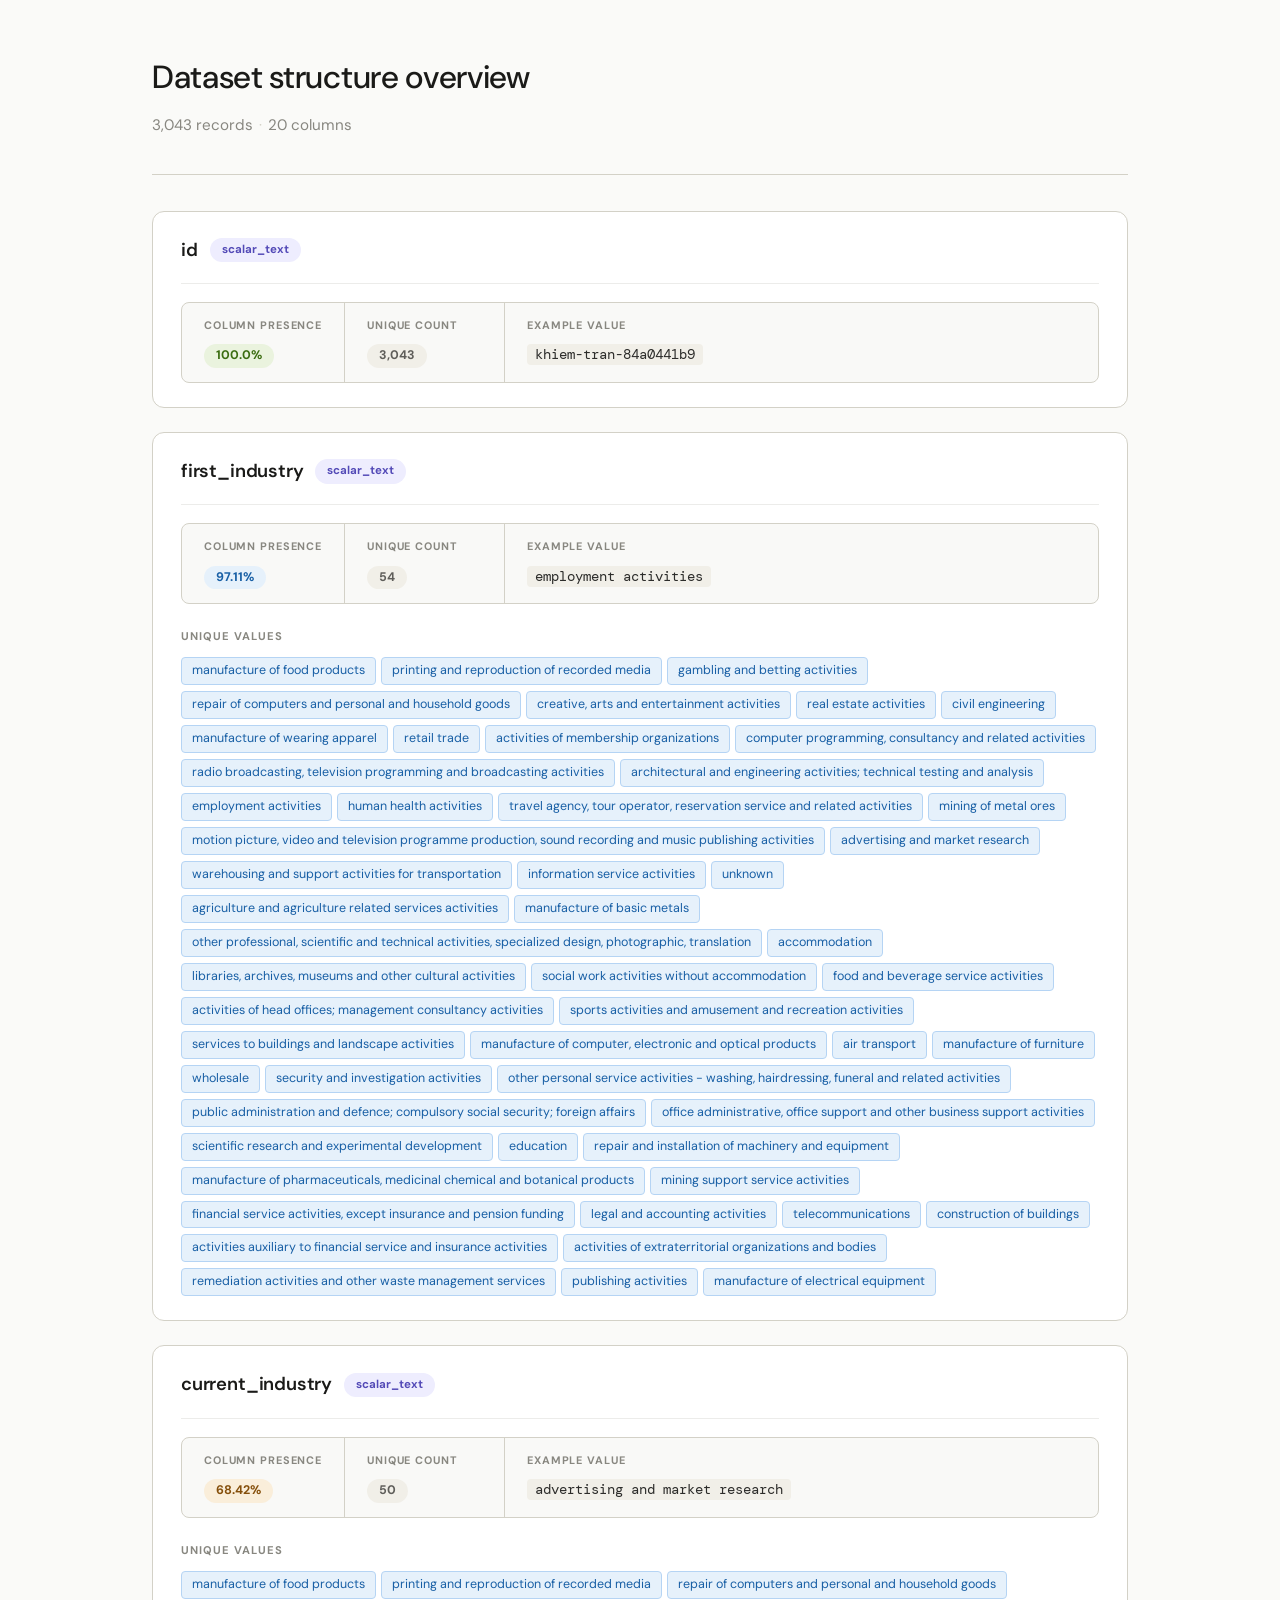
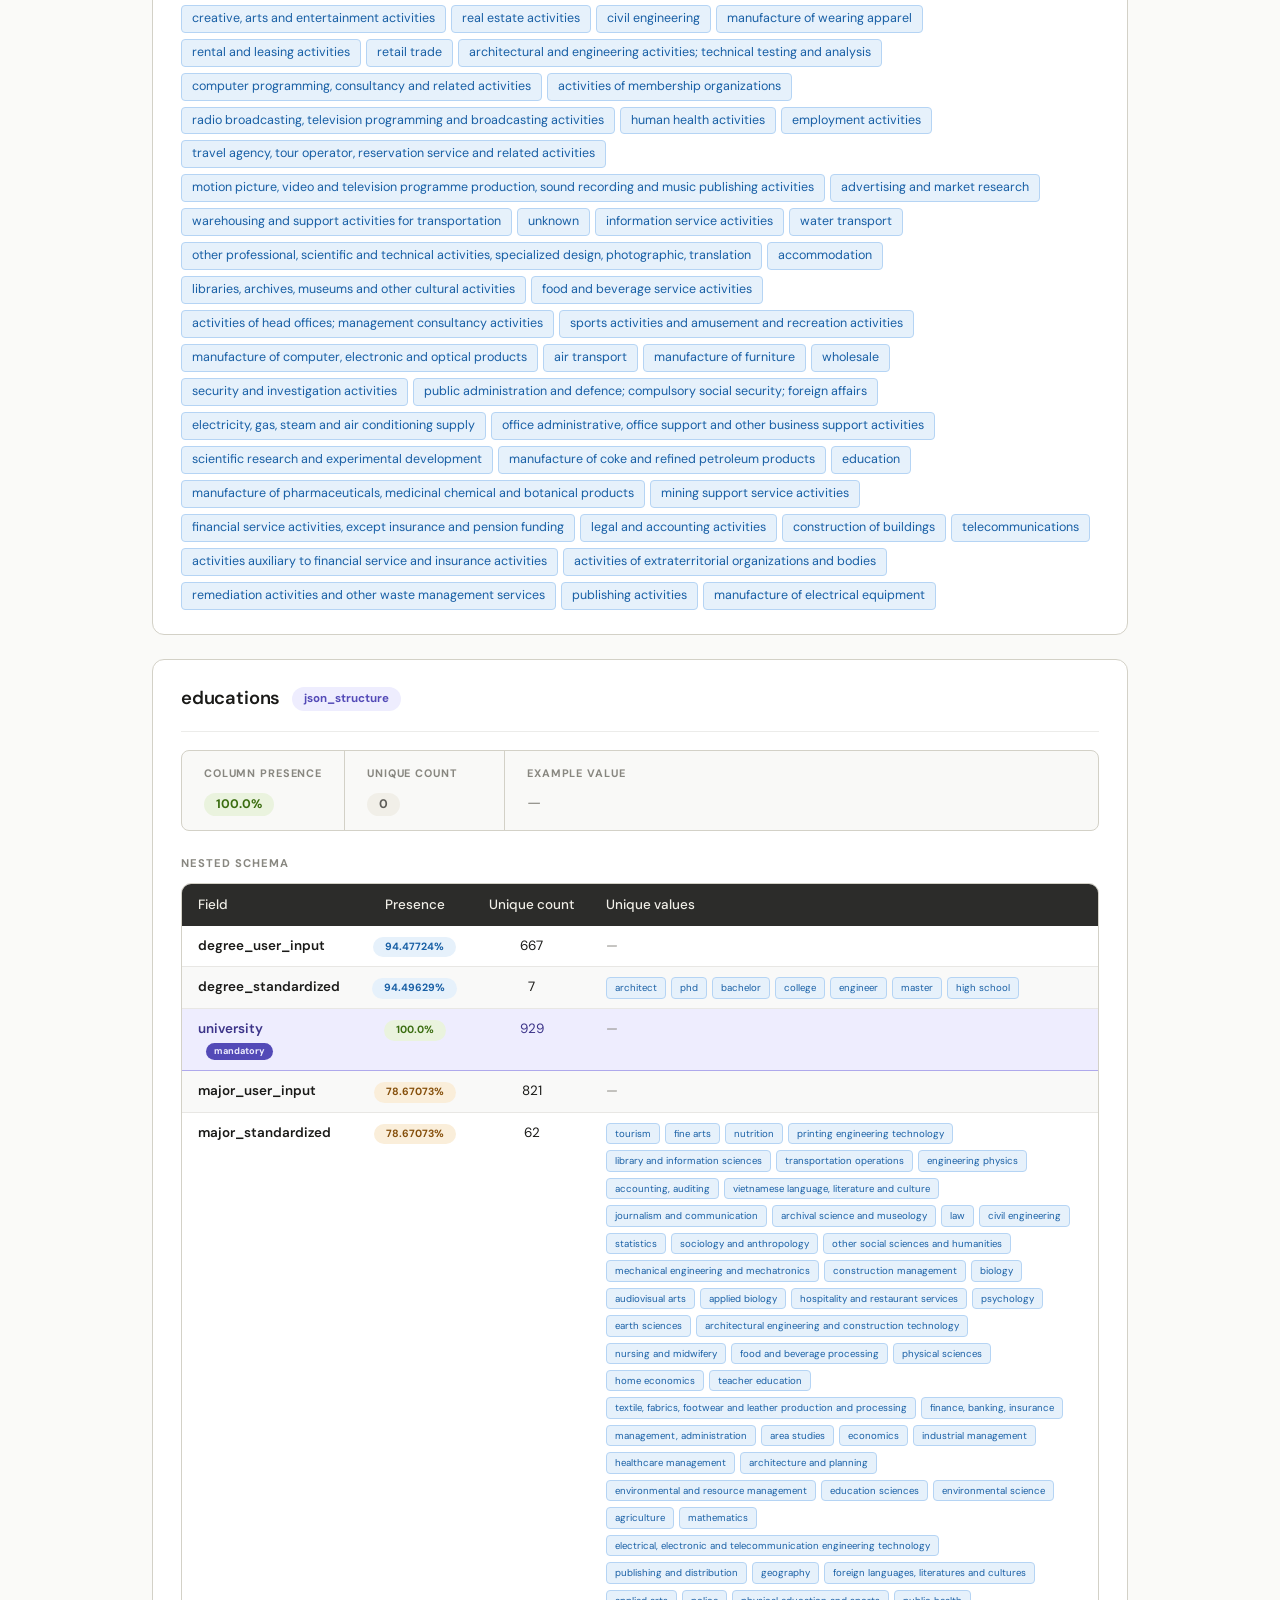
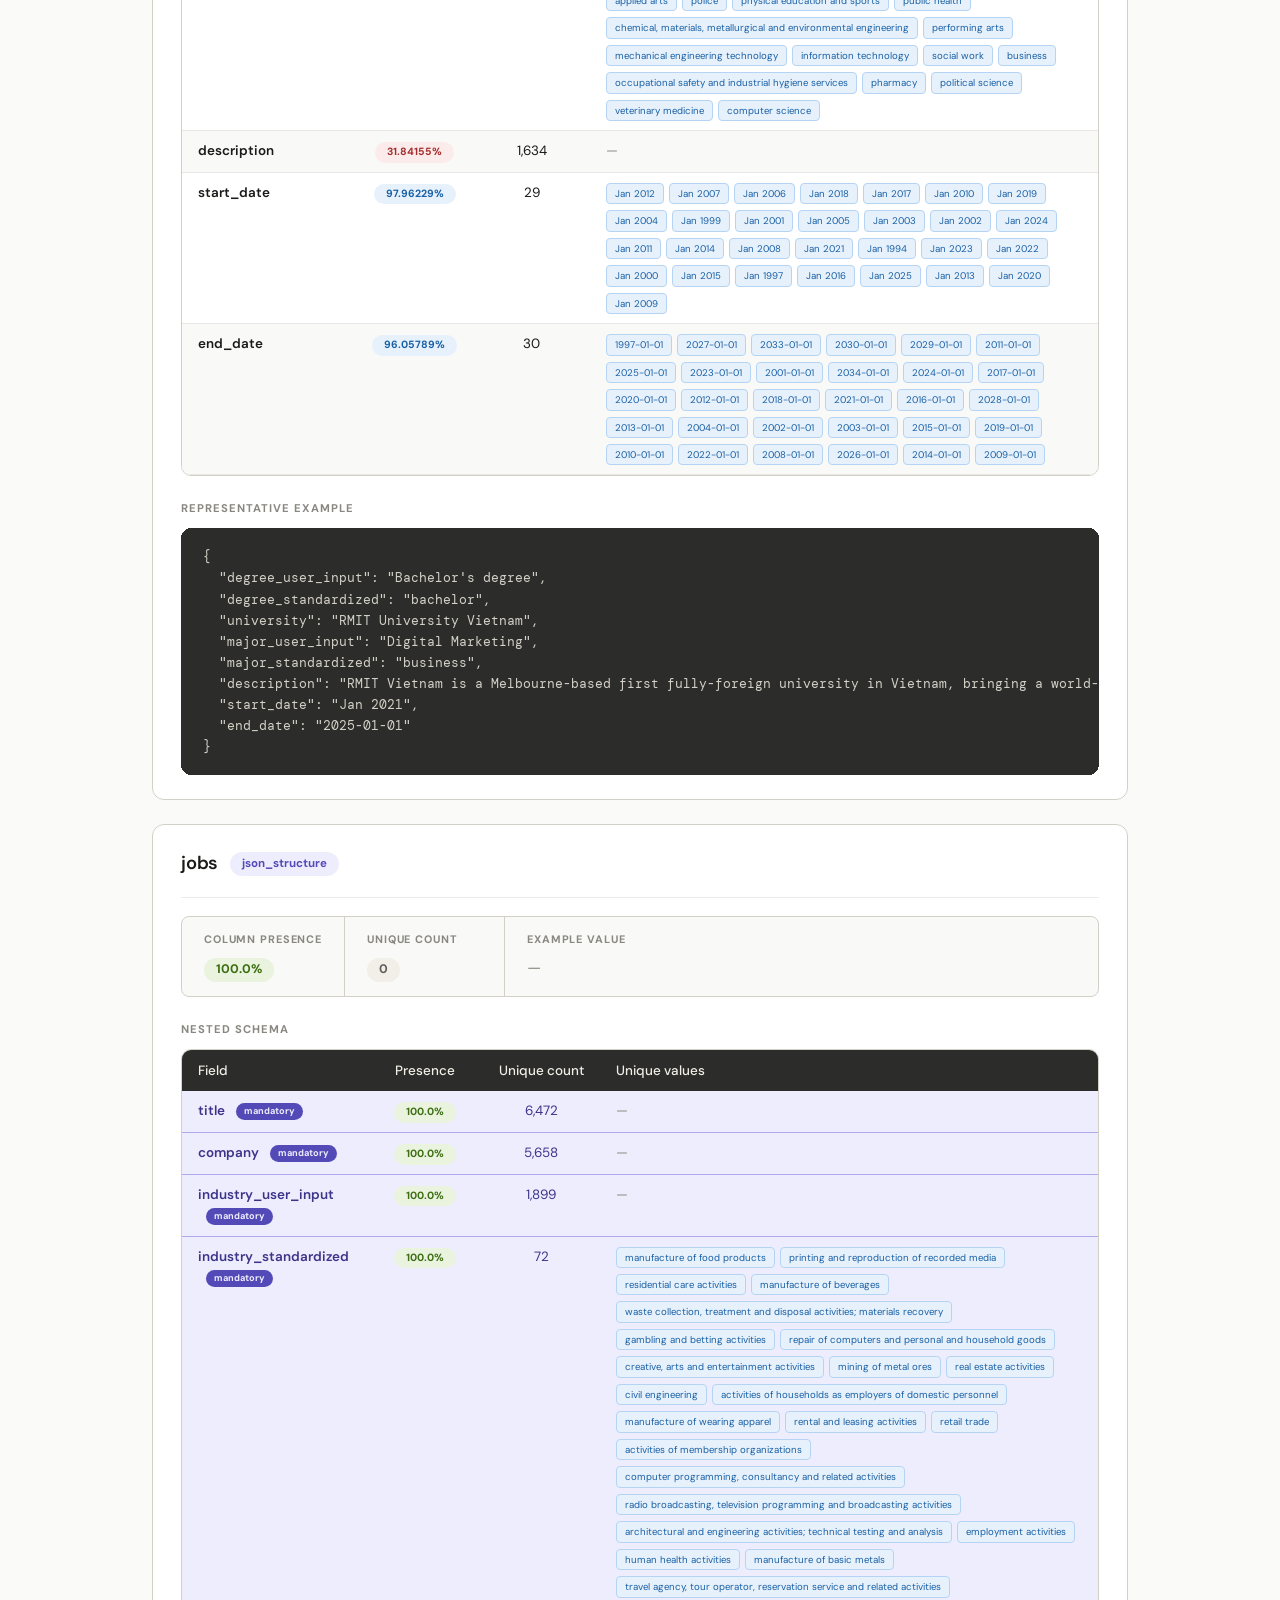
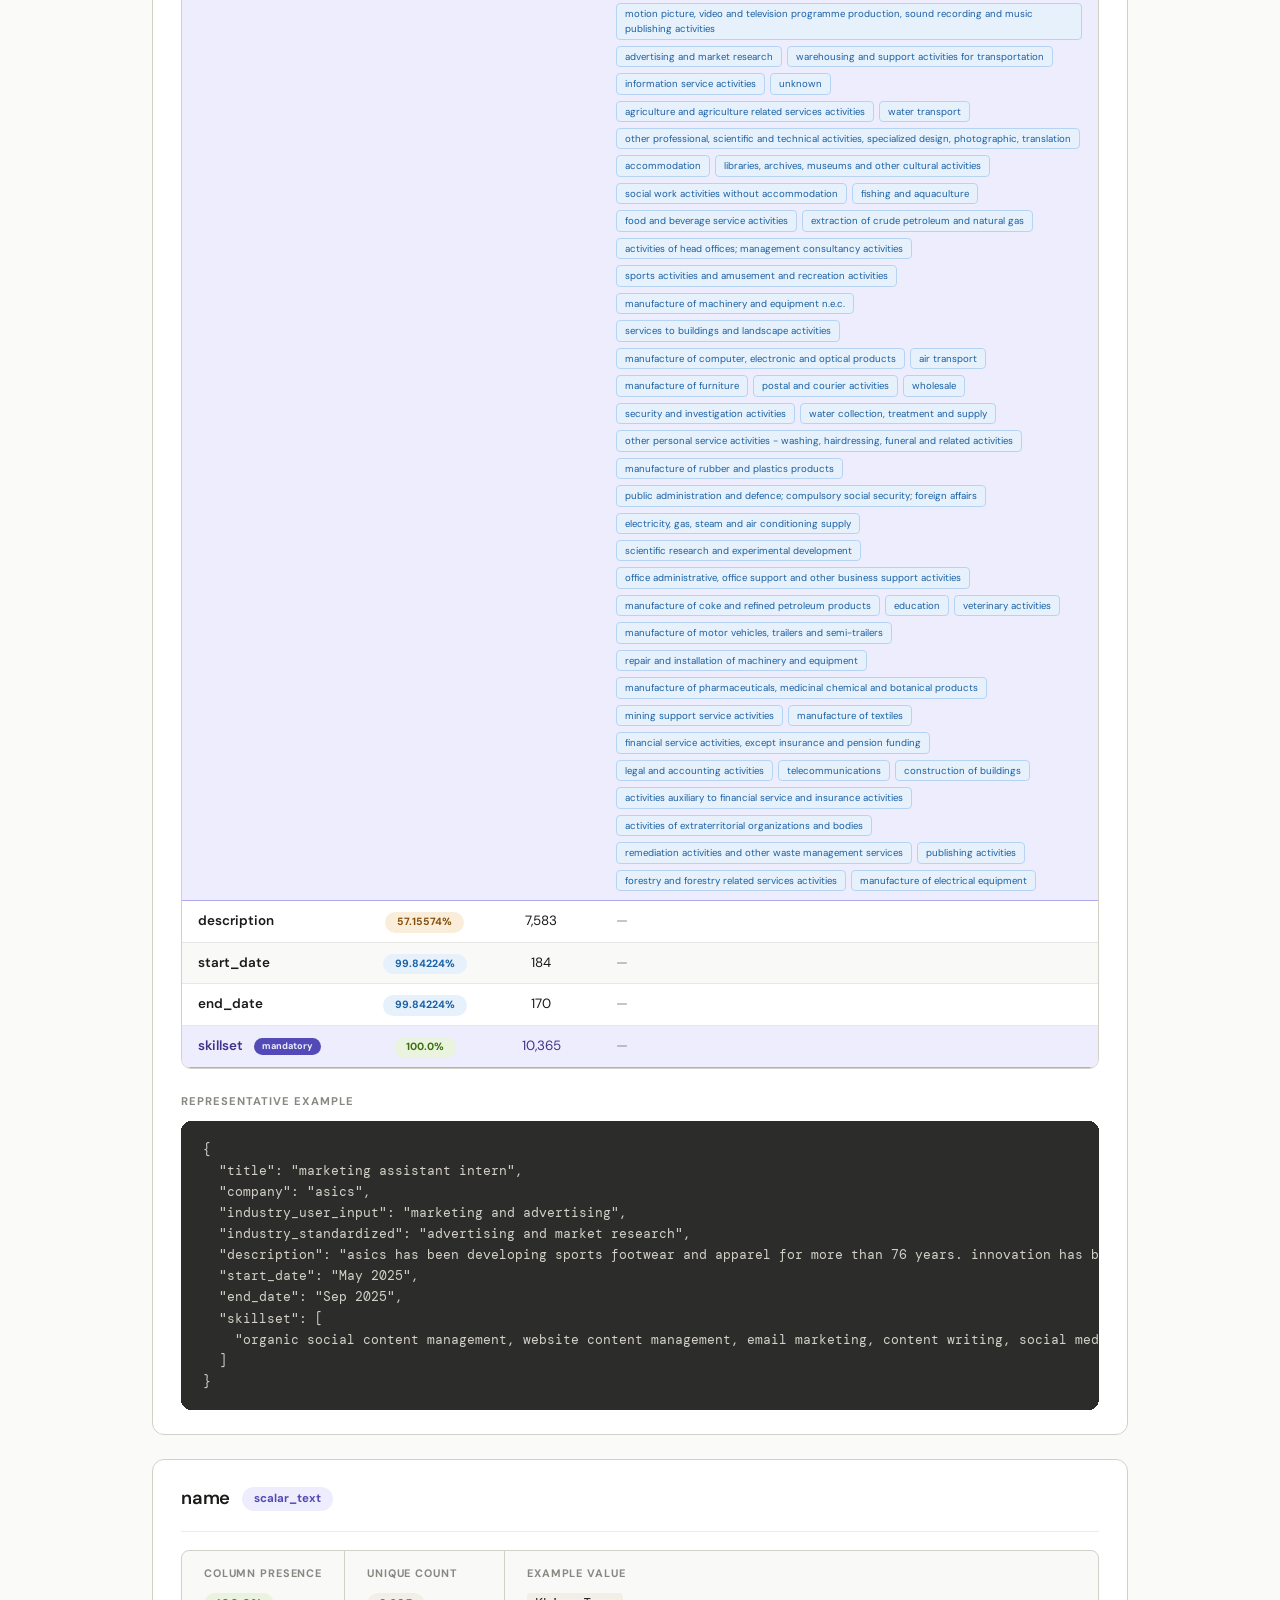
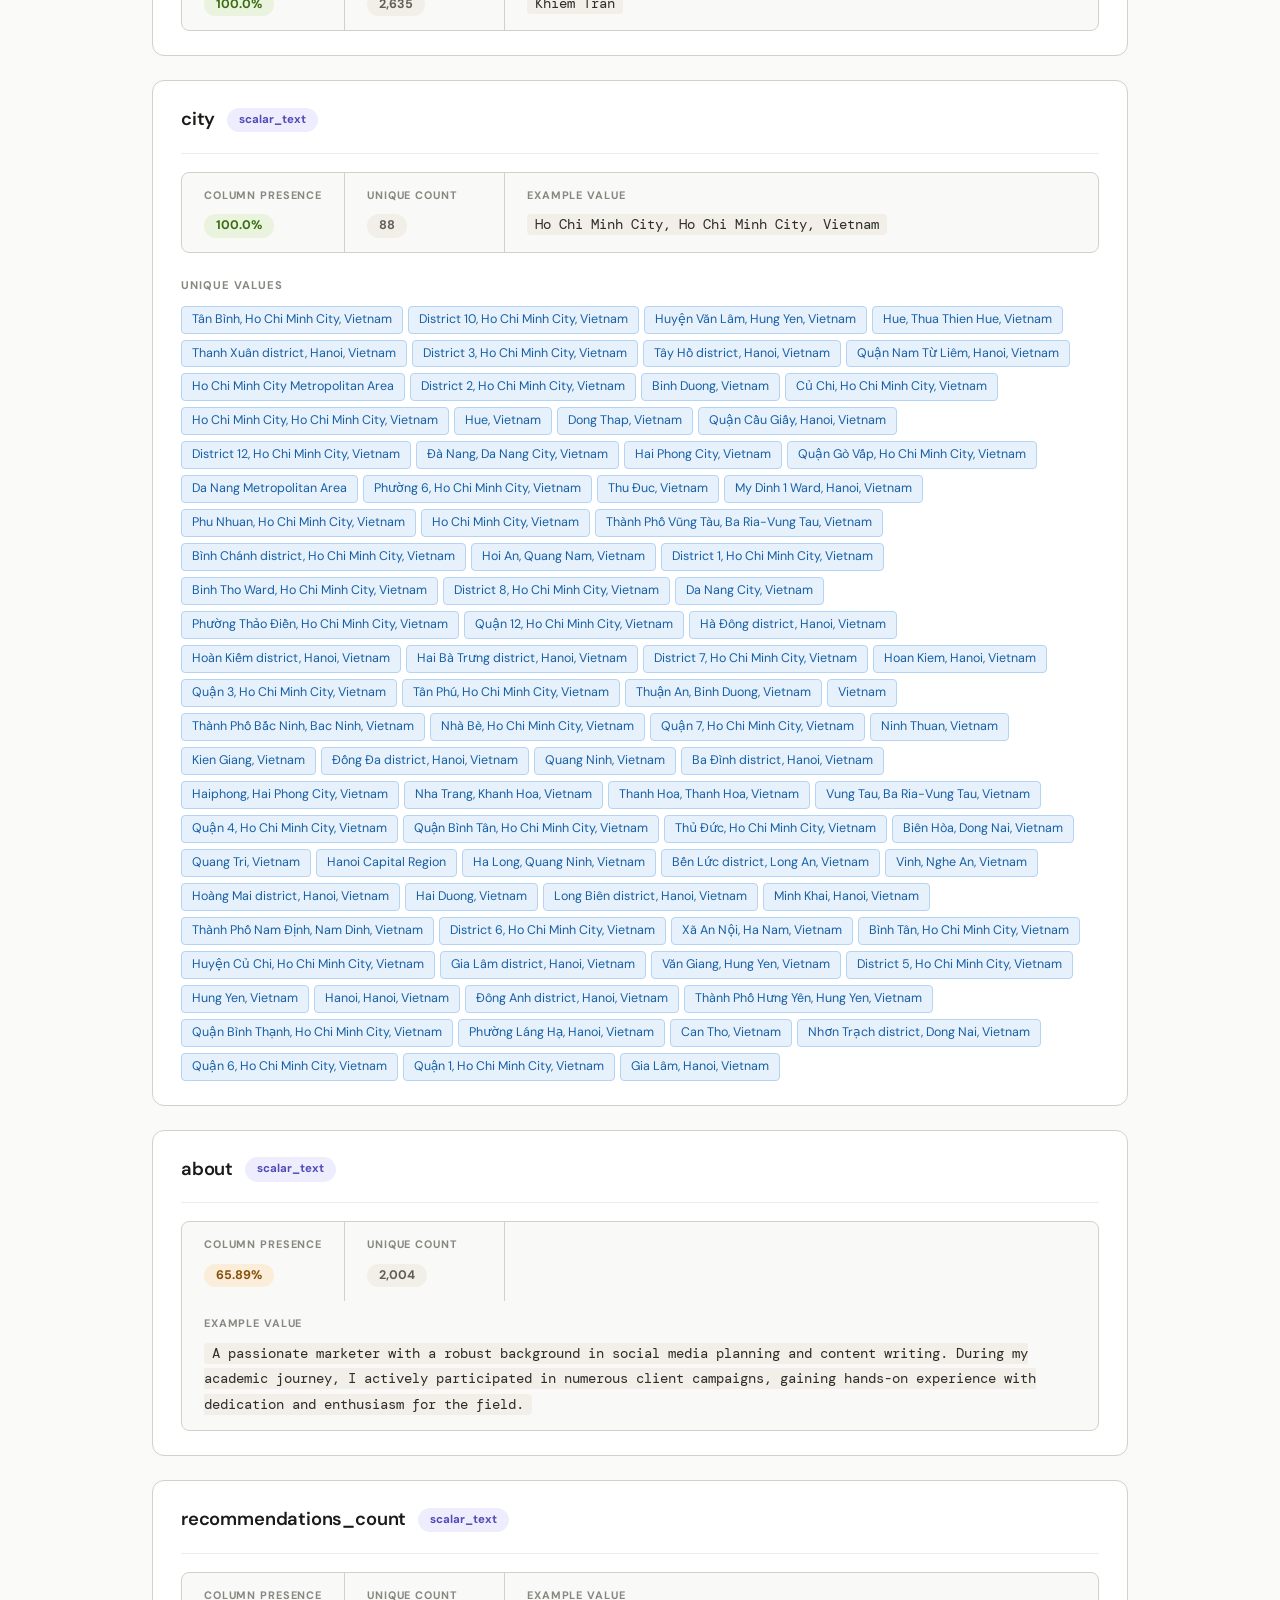
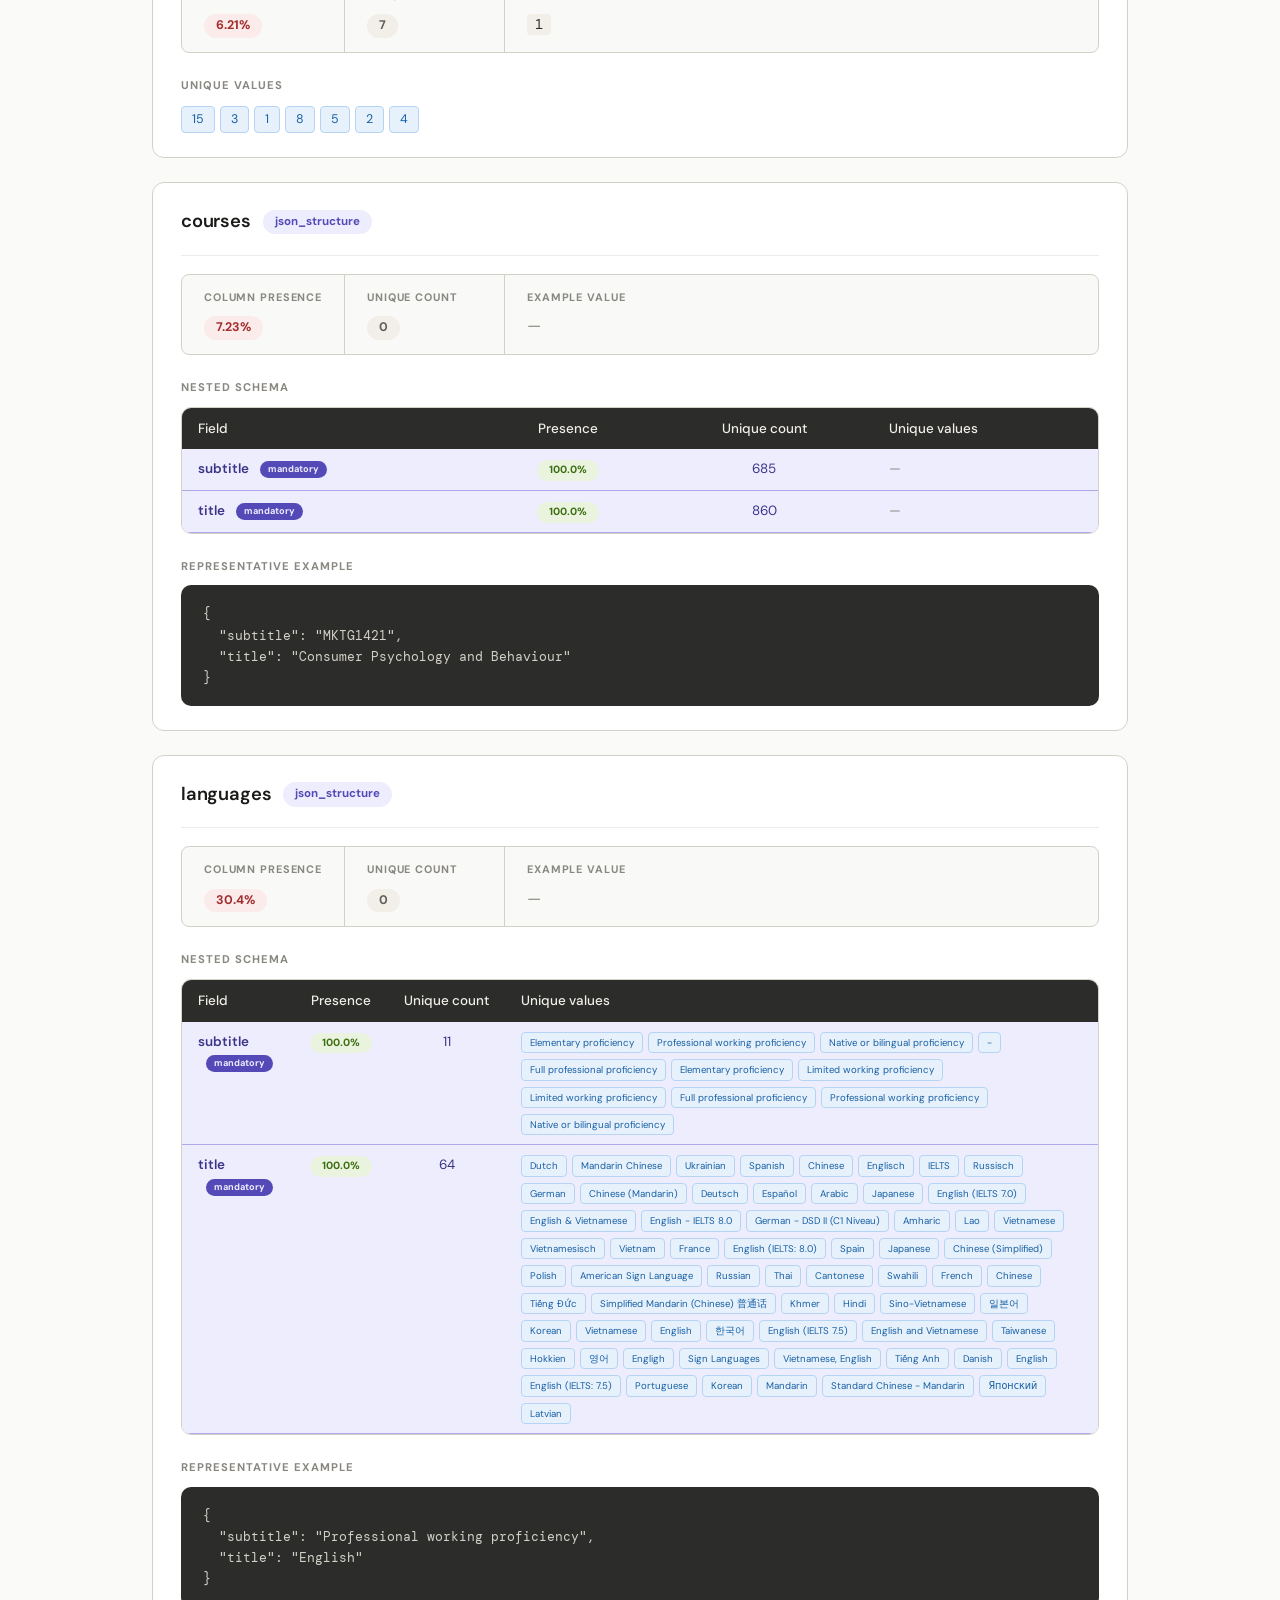
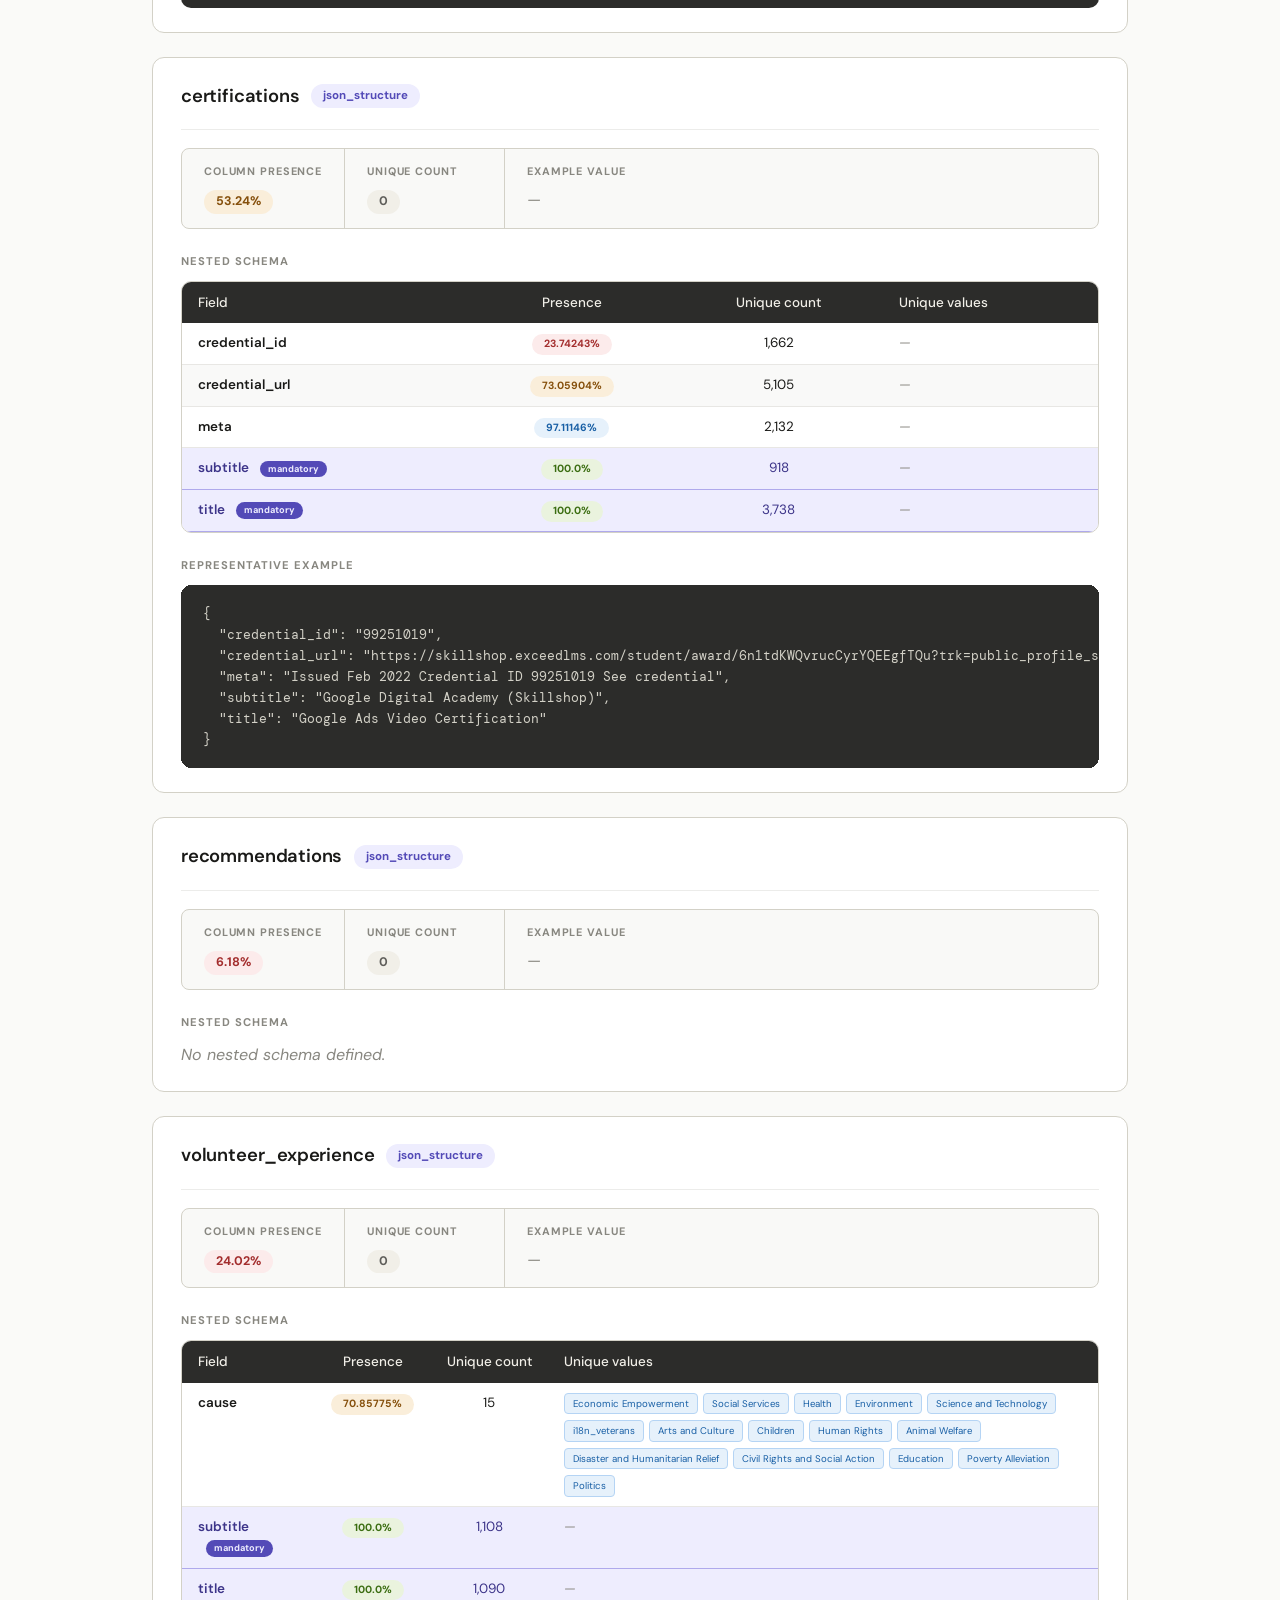
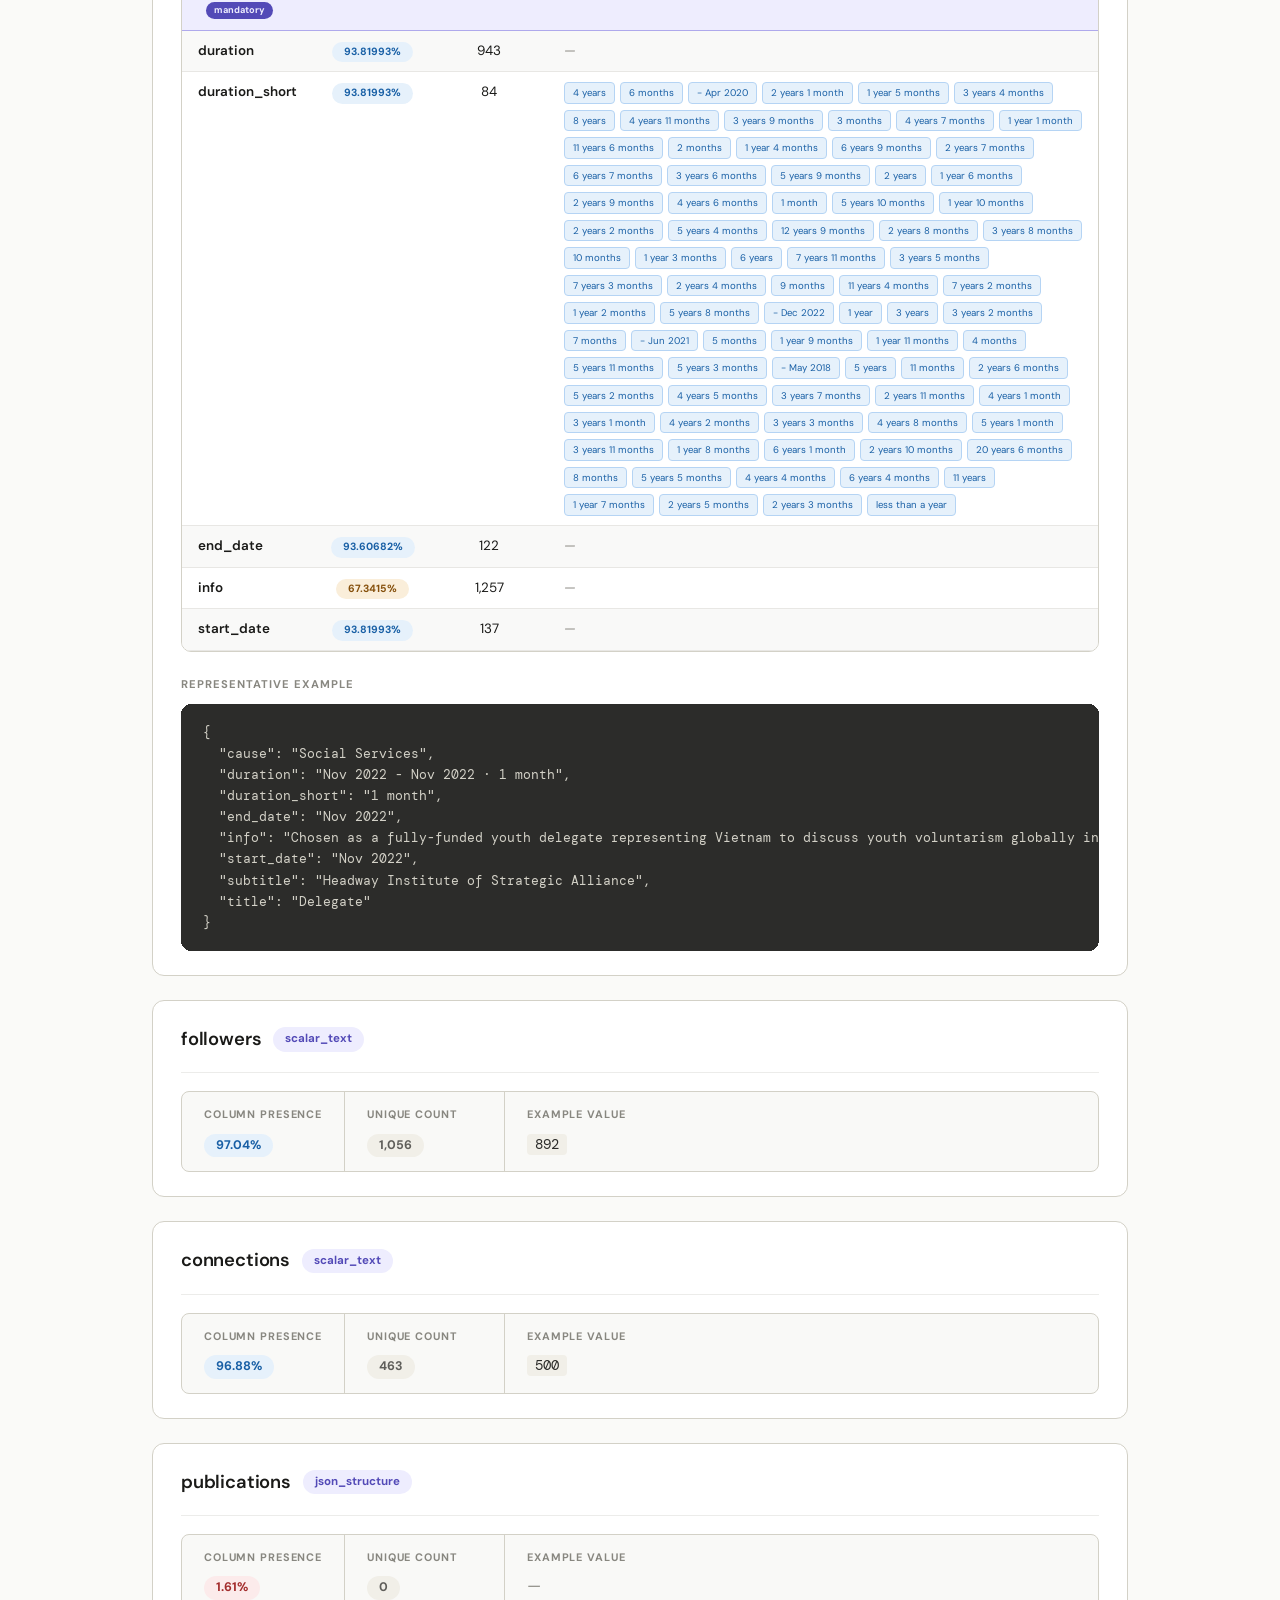
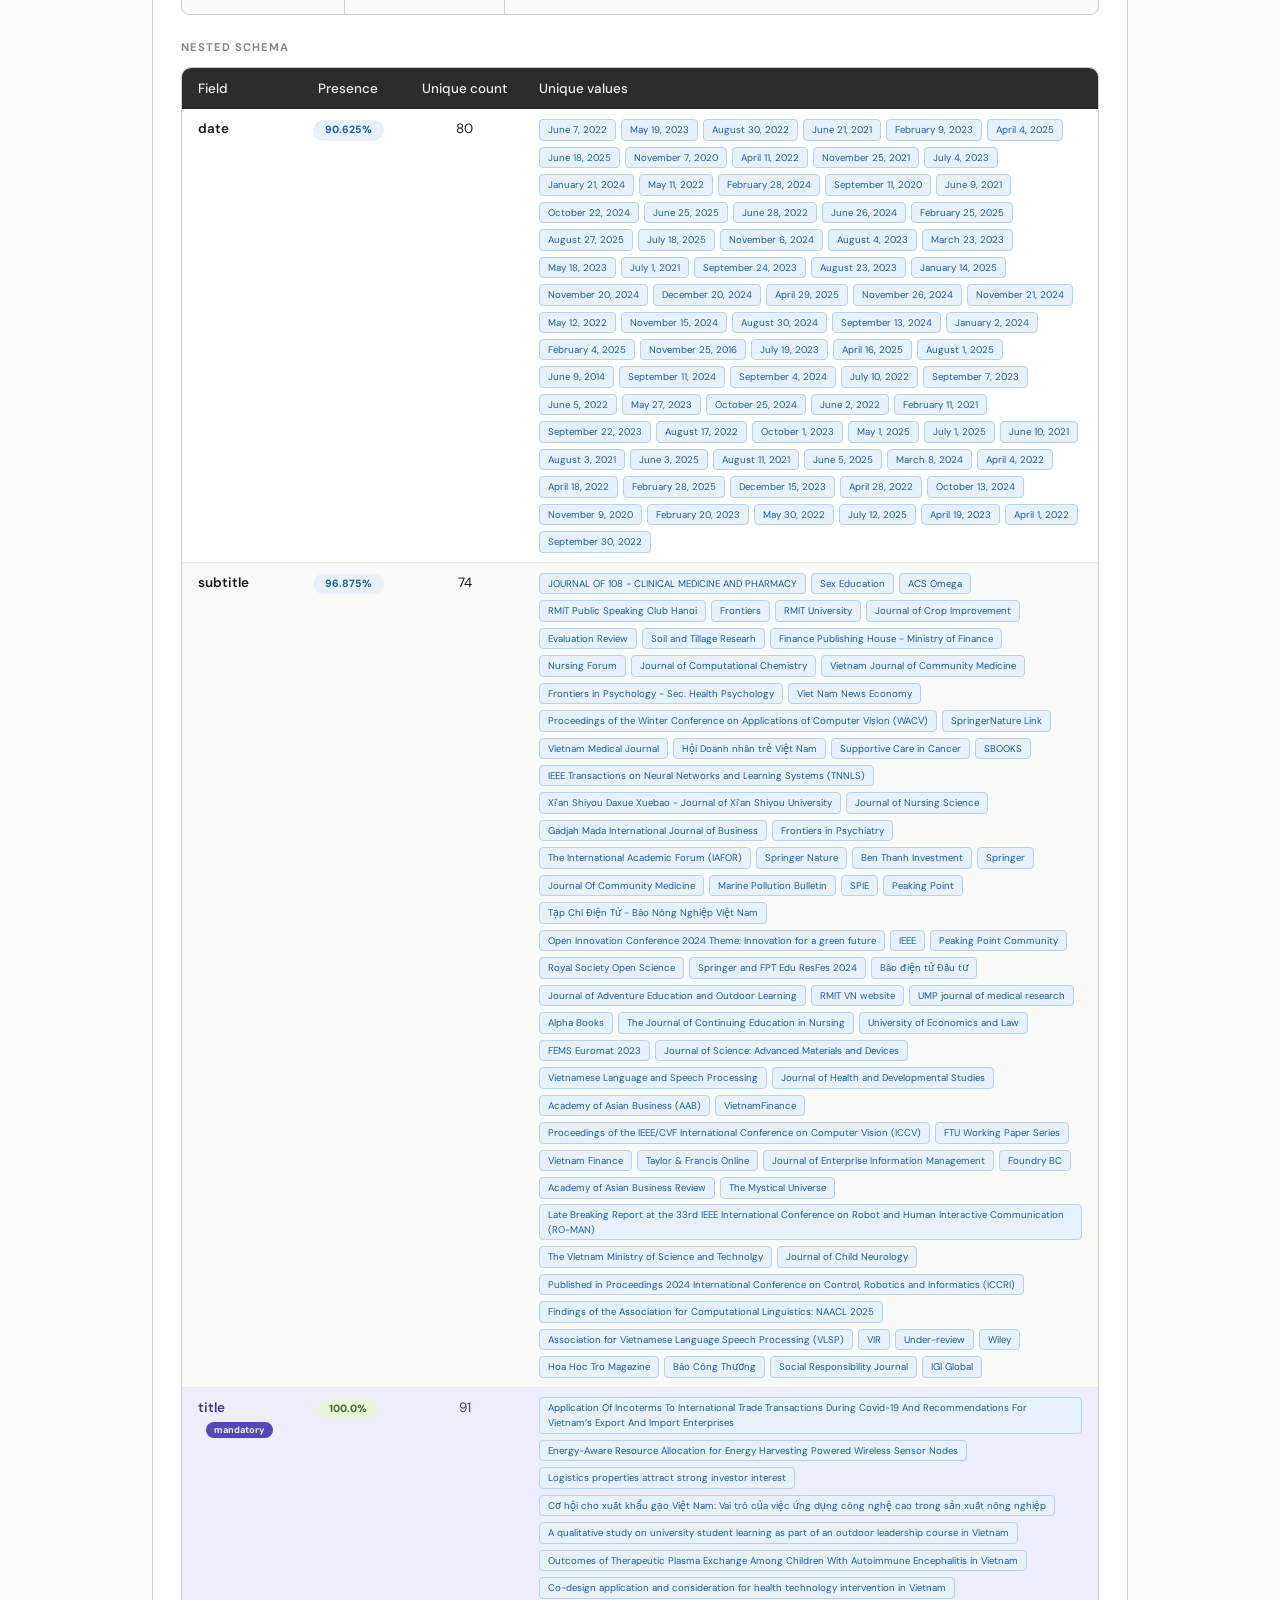
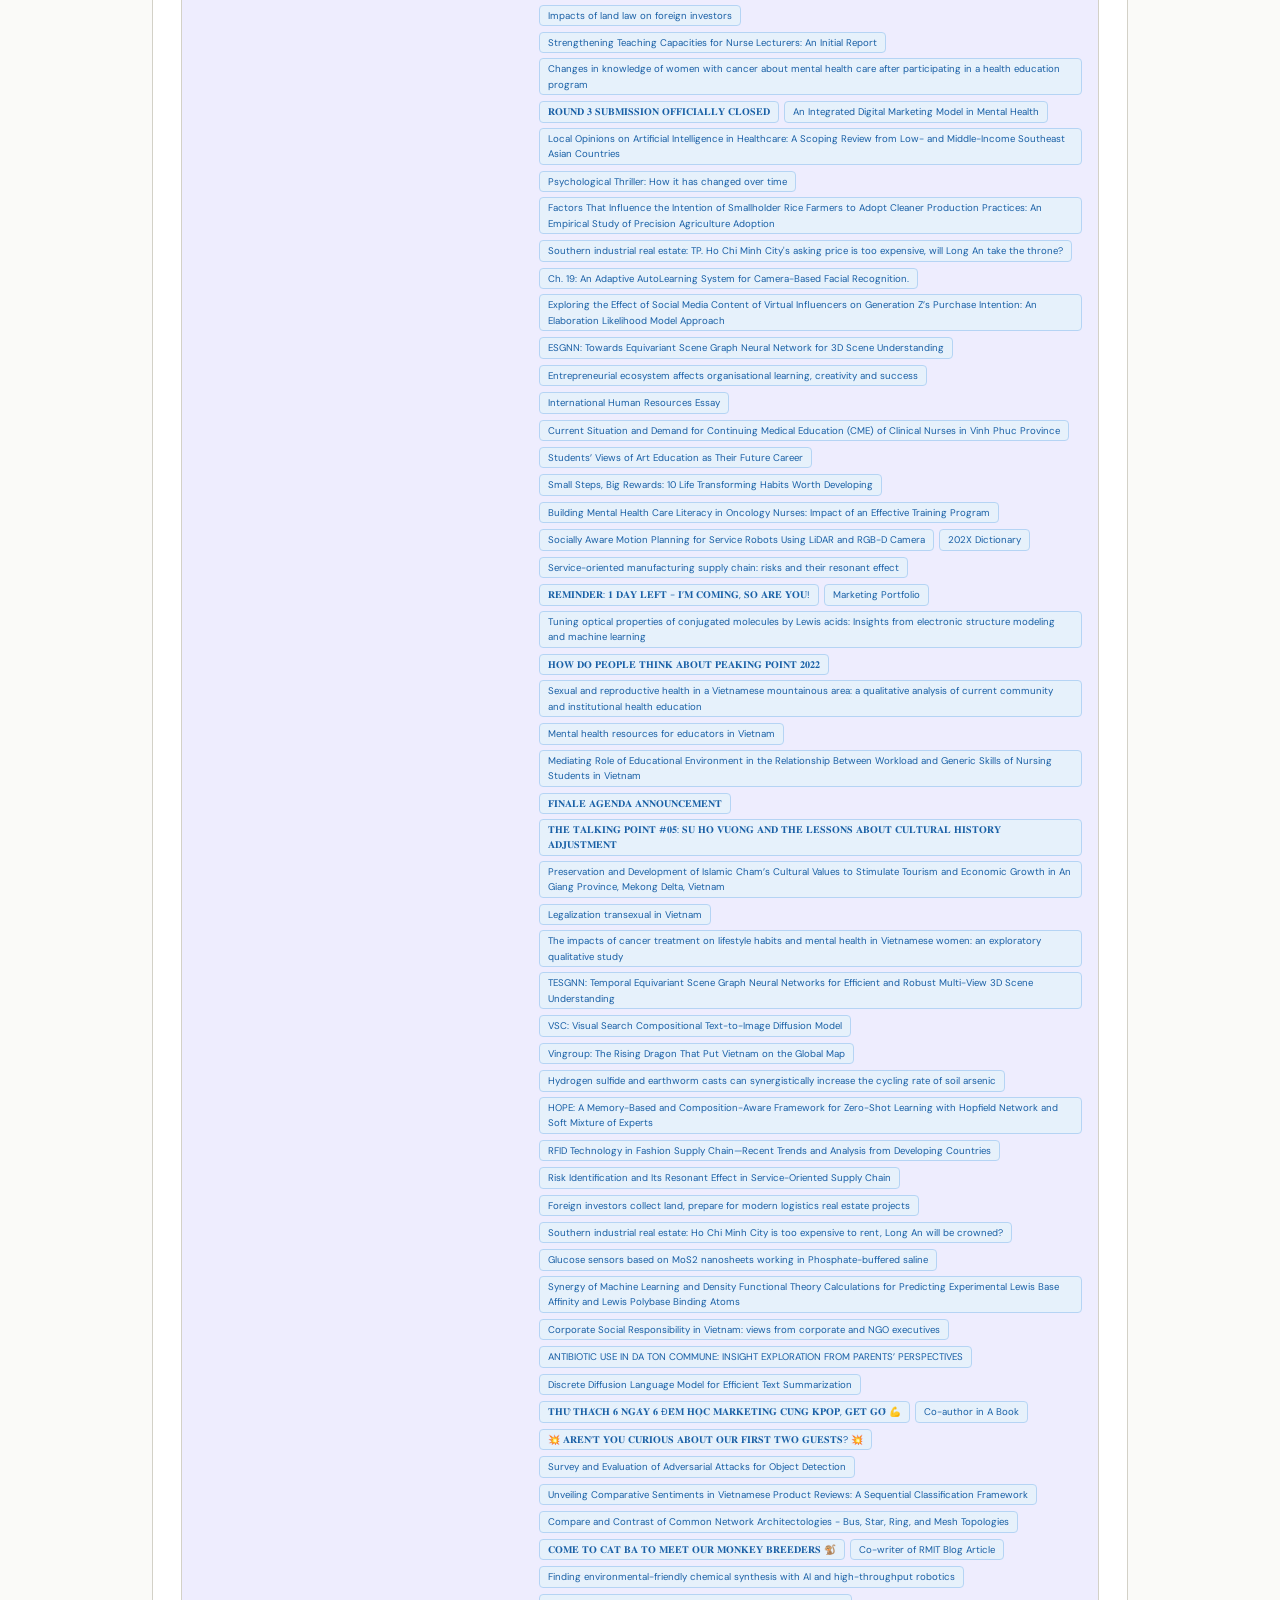
==== notebooks/Career Services Work/dataset_structure.html @ afaa8aea "adding stuff" ====
<!DOCTYPE html>
<html lang="en">
<head>
  <meta charset="UTF-8">
  <meta name="viewport" content="width=device-width, initial-scale=1.0">
  <title>Dataset Structure Overview</title>
  <link rel="preconnect" href="https://fonts.googleapis.com">
  <link rel="preconnect" href="https://fonts.gstatic.com" crossorigin>
  <link href="https://fonts.googleapis.com/css2?family=DM+Mono:wght@400;500&family=DM+Sans:wght@400;500;600;700&display=swap" rel="stylesheet">
  <style>
  *, *::before, *::after { box-sizing: border-box; margin: 0; padding: 0; }

  body {
    font-family: 'DM Sans', system-ui, sans-serif;
    background: #fafaf8; color: #1a1a18;
    line-height: 1.6; font-size: 16px;
  }

  .skip-link {
    position: absolute; top: -48px; left: 16px;
    background: #534ab7; color: #fff;
    padding: 8px 18px; border-radius: 0 0 8px 8px;
    font-weight: 700; font-size: 0.875em;
    text-decoration: none; z-index: 9999;
    transition: top 0.15s ease;
  }
  .skip-link:focus { top: 0; }

  .sr-only {
    position: absolute; width: 1px; height: 1px;
    padding: 0; margin: -1px; overflow: hidden;
    clip: rect(0,0,0,0); white-space: nowrap; border: 0;
  }

  .container { max-width: 80%; margin: 0 auto; padding: 0 24px; }

  .page-header {
    padding: 52px 0 36px;
    border-bottom: 0.5px solid #d3d1c7;
    margin-bottom: 36px;
  }
  h1 {
    font-size: 2em; font-weight: 500; color: #1a1a18;
    margin-bottom: 10px; letter-spacing: -0.01em;
  }
  .subtitle { color: #888780; font-size: 0.95em; }
  .subtitle span + span::before { content: " · "; color: #d3d1c7; padding: 0 2px; }

  .col-card {
    background: #fff; border: 0.5px solid #d3d1c7;
    border-radius: 12px; padding: 24px 28px; margin-bottom: 24px;
  }
  .col-header {
    display: flex; align-items: center; gap: 12px;
    padding-bottom: 18px; border-bottom: 0.5px solid #ececea;
    margin-bottom: 18px;
  }
  h2 { font-size: 1.15em; font-weight: 600; color: #1a1a18; letter-spacing: -0.01em; }
  h3 {
    font-size: 0.7em; font-weight: 700; color: #888780;
    text-transform: uppercase; letter-spacing: 0.09em; margin: 24px 0 10px;
  }

  .metrics {
    display: flex; flex-wrap: wrap;
    background: #f9f9f7; border: 0.5px solid #d3d1c7;
    border-radius: 8px; overflow: hidden;
  }
  .metric { padding: 14px 22px; border-right: 0.5px solid #d3d1c7; min-width: 160px; }
  .metric:last-child { border-right: none; }
  .metric dt {
    font-size: 0.68em; font-weight: 700; color: #888780;
    text-transform: uppercase; letter-spacing: 0.08em; margin-bottom: 7px;
  }
  .metric dd { margin: 0; }

  .badge { display: inline-block; padding: 3px 12px; border-radius: 20px; font-size: 0.78em; font-weight: 700; line-height: 1.4; }
  .badge-success { background: #eaf3de; color: #3b6d11; }
  .badge-info    { background: #e6f1fb; color: #185fa5; }
  .badge-warning { background: #faeeda; color: #854f0b; }
  .badge-danger  { background: #fcebeb; color: #a32d2d; }
  .badge-neutral { background: #f1efe8; color: #5f5e5a; }

  .pill-type {
    display: inline-block; background: #eeedfe; color: #534ab7;
    font-size: 0.72em; padding: 3px 12px; border-radius: 20px; font-weight: 700;
  }
  .pill-mandatory {
    display: inline-block; background: #534ab7; color: #eeedfe;
    font-size: 0.68em; padding: 1px 8px; border-radius: 20px;
    font-weight: 700; vertical-align: middle; margin-left: 8px;
  }

  .tag-list { list-style: none; padding: 0; margin: 0; display: flex; flex-wrap: wrap; gap: 5px; }
  .tag, .tag-sm {
    display: inline-block; background: #e6f1fb; color: #185fa5;
    border: 0.5px solid #b5d4f4; padding: 3px 10px; border-radius: 4px; font-size: 0.78em;
  }
  .tag-sm { font-size: 0.72em; padding: 2px 8px; }

  .table-wrap { overflow-x: auto; border-radius: 10px; border: 0.5px solid #d3d1c7; }
  table { width: 100%; border-collapse: collapse; font-size: 0.84em; }
  thead tr { background: #2c2c2a; }
  thead th { padding: 10px 16px; color: #f1efe8; font-weight: 500; text-align: left; white-space: nowrap; }
  tbody th { padding: 9px 16px; font-weight: 600; text-align: left; vertical-align: top; }
  tbody td { padding: 9px 16px; vertical-align: top; }
  .row-mandatory { background: #eeedfe; }
  .row-mandatory th, .row-mandatory td { color: #3c3489; border-bottom: 0.5px solid #afa9ec; }
  .row-even { background: #fff; }
  .row-even th, .row-even td { border-bottom: 0.5px solid #e8e7e4; color: #1a1a18; }
  .row-odd  { background: #f9f9f8; }
  .row-odd th, .row-odd td { border-bottom: 0.5px solid #e8e7e4; color: #1a1a18; }
  .center { text-align: center; }

  code, pre { font-family: 'DM Mono', 'Fira Code', ui-monospace, monospace; }
  .inline-code { background: #f1efe8; color: #2c2c2a; padding: 2px 8px; border-radius: 4px; font-size: 0.85em; }
  .code-light { background: #f1efe8; color: #2c2c2a; padding: 10px 14px; border-radius: 8px; font-size: 0.78em; overflow-x: auto; line-height: 1.5; margin: 0; }
  .code-dark  { background: #2c2c2a; color: #d3d1c7; padding: 18px 22px; border-radius: 10px; font-size: 0.8em; overflow-x: auto; line-height: 1.65; margin: 0; }

  .muted { color: #888780; font-style: italic; }

  .page-footer {
    text-align: center; color: #b4b2a9; font-size: 0.78em;
    padding: 36px 0 28px; border-top: 0.5px solid #d3d1c7; margin-top: 8px;
  }
</style>
</head>
<body>

  <a class="skip-link" href="#main">Skip to main content</a>

  <div class="container">
    <header class="page-header">
      <h1>Dataset structure overview</h1>
      <p class="subtitle">
        <span>3,043 records</span>
        <span>20 columns</span>
      </p>
    </header>

    <main id="main">
      
      <article class="col-card" aria-labelledby="col-0">
        <header class="col-header">
          <h2 id="col-0">id</h2>
          <span class="pill-type" aria-label="Type: scalar_text">scalar_text</span>
        </header>
        
        <dl class="metrics" aria-label="Summary metrics for id">
          <div class="metric">
            <dt>Column presence</dt>
            <dd><span class="badge badge-success" aria-label="Presence: 100.0% — complete">100.0%</span></dd>
          </div>
          <div class="metric">
            <dt>Unique count</dt>
            <dd><span class="badge badge-neutral" aria-label="3,043 unique values">3,043</span></dd>
          </div>
          <div class="metric">
            <dt>Example value</dt>
            <dd><code class="inline-code">khiem-tran-84a0441b9</code></dd>
          </div>
        </dl>
        
      </article>

      <article class="col-card" aria-labelledby="col-1">
        <header class="col-header">
          <h2 id="col-1">first_industry</h2>
          <span class="pill-type" aria-label="Type: scalar_text">scalar_text</span>
        </header>
        
        <dl class="metrics" aria-label="Summary metrics for first_industry">
          <div class="metric">
            <dt>Column presence</dt>
            <dd><span class="badge badge-info" aria-label="Presence: 97.11% — high">97.11%</span></dd>
          </div>
          <div class="metric">
            <dt>Unique count</dt>
            <dd><span class="badge badge-neutral" aria-label="54 unique values">54</span></dd>
          </div>
          <div class="metric">
            <dt>Example value</dt>
            <dd><code class="inline-code">employment activities</code></dd>
          </div>
        </dl>
        
        <section aria-label="Unique values for column first_industry">
          <h3>Unique values</h3>
          <ul class="tag-list" aria-label="54 unique values"><li><span class="tag">manufacture of food products</span></li><li><span class="tag">printing and reproduction of recorded media</span></li><li><span class="tag">gambling and betting activities</span></li><li><span class="tag">repair of computers and personal and household goods</span></li><li><span class="tag">creative, arts and entertainment activities</span></li><li><span class="tag">real estate activities</span></li><li><span class="tag">civil engineering</span></li><li><span class="tag">manufacture of wearing apparel</span></li><li><span class="tag">retail trade</span></li><li><span class="tag">activities of membership organizations</span></li><li><span class="tag">computer programming, consultancy and related activities</span></li><li><span class="tag">radio broadcasting, television programming and broadcasting activities</span></li><li><span class="tag">architectural and engineering activities; technical testing and analysis</span></li><li><span class="tag">employment activities</span></li><li><span class="tag">human health activities</span></li><li><span class="tag">travel agency, tour operator, reservation service and related activities</span></li><li><span class="tag">mining of metal ores</span></li><li><span class="tag">motion picture, video and television programme production, sound recording and music publishing activities</span></li><li><span class="tag">advertising and market research</span></li><li><span class="tag">warehousing and support activities for transportation</span></li><li><span class="tag">information service activities</span></li><li><span class="tag">unknown</span></li><li><span class="tag">agriculture and agriculture related services activities</span></li><li><span class="tag">manufacture of basic metals</span></li><li><span class="tag">other professional, scientific and technical activities, specialized design, photographic, translation</span></li><li><span class="tag">accommodation</span></li><li><span class="tag">libraries, archives, museums and other cultural activities</span></li><li><span class="tag">social work activities without accommodation</span></li><li><span class="tag">food and beverage service activities</span></li><li><span class="tag">activities of head offices; management consultancy activities</span></li><li><span class="tag">sports activities and amusement and recreation activities</span></li><li><span class="tag">services to buildings and landscape activities</span></li><li><span class="tag">manufacture of computer, electronic and optical products</span></li><li><span class="tag">air transport</span></li><li><span class="tag">manufacture of furniture</span></li><li><span class="tag">wholesale</span></li><li><span class="tag">security and investigation activities</span></li><li><span class="tag">other personal service activities - washing, hairdressing, funeral and related activities</span></li><li><span class="tag">public administration and defence; compulsory social security; foreign affairs</span></li><li><span class="tag">office administrative, office support and other business support activities</span></li><li><span class="tag">scientific research and experimental development</span></li><li><span class="tag">education</span></li><li><span class="tag">repair and installation of machinery and equipment</span></li><li><span class="tag">manufacture of pharmaceuticals, medicinal chemical and botanical products</span></li><li><span class="tag">mining support service activities</span></li><li><span class="tag">financial service activities, except insurance and pension funding</span></li><li><span class="tag">legal and accounting activities</span></li><li><span class="tag">telecommunications</span></li><li><span class="tag">construction of buildings</span></li><li><span class="tag">activities auxiliary to financial service and insurance activities</span></li><li><span class="tag">activities of extraterritorial organizations and bodies</span></li><li><span class="tag">remediation activities and other waste management services</span></li><li><span class="tag">publishing activities</span></li><li><span class="tag">manufacture of electrical equipment</span></li></ul>
        </section>
      </article>

      <article class="col-card" aria-labelledby="col-2">
        <header class="col-header">
          <h2 id="col-2">current_industry</h2>
          <span class="pill-type" aria-label="Type: scalar_text">scalar_text</span>
        </header>
        
        <dl class="metrics" aria-label="Summary metrics for current_industry">
          <div class="metric">
            <dt>Column presence</dt>
            <dd><span class="badge badge-warning" aria-label="Presence: 68.42% — partial">68.42%</span></dd>
          </div>
          <div class="metric">
            <dt>Unique count</dt>
            <dd><span class="badge badge-neutral" aria-label="50 unique values">50</span></dd>
          </div>
          <div class="metric">
            <dt>Example value</dt>
            <dd><code class="inline-code">advertising and market research</code></dd>
          </div>
        </dl>
        
        <section aria-label="Unique values for column current_industry">
          <h3>Unique values</h3>
          <ul class="tag-list" aria-label="50 unique values"><li><span class="tag">manufacture of food products</span></li><li><span class="tag">printing and reproduction of recorded media</span></li><li><span class="tag">repair of computers and personal and household goods</span></li><li><span class="tag">creative, arts and entertainment activities</span></li><li><span class="tag">real estate activities</span></li><li><span class="tag">civil engineering</span></li><li><span class="tag">manufacture of wearing apparel</span></li><li><span class="tag">rental and leasing activities</span></li><li><span class="tag">retail trade</span></li><li><span class="tag">architectural and engineering activities; technical testing and analysis</span></li><li><span class="tag">computer programming, consultancy and related activities</span></li><li><span class="tag">activities of membership organizations</span></li><li><span class="tag">radio broadcasting, television programming and broadcasting activities</span></li><li><span class="tag">human health activities</span></li><li><span class="tag">employment activities</span></li><li><span class="tag">travel agency, tour operator, reservation service and related activities</span></li><li><span class="tag">motion picture, video and television programme production, sound recording and music publishing activities</span></li><li><span class="tag">advertising and market research</span></li><li><span class="tag">warehousing and support activities for transportation</span></li><li><span class="tag">unknown</span></li><li><span class="tag">information service activities</span></li><li><span class="tag">water transport</span></li><li><span class="tag">other professional, scientific and technical activities, specialized design, photographic, translation</span></li><li><span class="tag">accommodation</span></li><li><span class="tag">libraries, archives, museums and other cultural activities</span></li><li><span class="tag">food and beverage service activities</span></li><li><span class="tag">activities of head offices; management consultancy activities</span></li><li><span class="tag">sports activities and amusement and recreation activities</span></li><li><span class="tag">manufacture of computer, electronic and optical products</span></li><li><span class="tag">air transport</span></li><li><span class="tag">manufacture of furniture</span></li><li><span class="tag">wholesale</span></li><li><span class="tag">security and investigation activities</span></li><li><span class="tag">public administration and defence; compulsory social security; foreign affairs</span></li><li><span class="tag">electricity, gas, steam and air conditioning supply</span></li><li><span class="tag">office administrative, office support and other business support activities</span></li><li><span class="tag">scientific research and experimental development</span></li><li><span class="tag">manufacture of coke and refined petroleum products</span></li><li><span class="tag">education</span></li><li><span class="tag">manufacture of pharmaceuticals, medicinal chemical and botanical products</span></li><li><span class="tag">mining support service activities</span></li><li><span class="tag">financial service activities, except insurance and pension funding</span></li><li><span class="tag">legal and accounting activities</span></li><li><span class="tag">construction of buildings</span></li><li><span class="tag">telecommunications</span></li><li><span class="tag">activities auxiliary to financial service and insurance activities</span></li><li><span class="tag">activities of extraterritorial organizations and bodies</span></li><li><span class="tag">remediation activities and other waste management services</span></li><li><span class="tag">publishing activities</span></li><li><span class="tag">manufacture of electrical equipment</span></li></ul>
        </section>
      </article>

      <article class="col-card" aria-labelledby="col-3">
        <header class="col-header">
          <h2 id="col-3">educations</h2>
          <span class="pill-type" aria-label="Type: json_structure">json_structure</span>
        </header>
        
        <dl class="metrics" aria-label="Summary metrics for educations">
          <div class="metric">
            <dt>Column presence</dt>
            <dd><span class="badge badge-success" aria-label="Presence: 100.0% — complete">100.0%</span></dd>
          </div>
          <div class="metric">
            <dt>Unique count</dt>
            <dd><span class="badge badge-neutral" aria-label="0 unique values">0</span></dd>
          </div>
          <div class="metric">
            <dt>Example value</dt>
            <dd><span class="muted" aria-label="No example">—</span></dd>
          </div>
        </dl>
        
        <section aria-label="Nested schema for column educations">
          <h3>Nested schema</h3>
          
          <div class="table-wrap">
            <table aria-label="Nested schema for column educations">
              <caption class="sr-only">Nested schema fields for column educations</caption>
              <thead>
                <tr>
                  <th scope="col">Field</th>
                  <th scope="col" class="center">Presence</th>
                  <th scope="col" class="center">Unique count</th>
                  <th scope="col">Unique values</th>
                </tr>
              </thead>
              <tbody>
              <tr class="row-even">
                <th scope="row">degree_user_input<span class="sr-only"> (optional)</span></th>
                <td class="center"><span class="badge badge-info" aria-label="Presence: 94.47724% — high">94.47724%</span></td>
                <td class="center">667</td>
                <td><span class="muted" aria-label="No unique values">—</span></td>
              </tr>
              <tr class="row-odd">
                <th scope="row">degree_standardized<span class="sr-only"> (optional)</span></th>
                <td class="center"><span class="badge badge-info" aria-label="Presence: 94.49629% — high">94.49629%</span></td>
                <td class="center">7</td>
                <td><ul class="tag-list" aria-label="7 unique values"><li><span class="tag tag-sm">architect</span></li><li><span class="tag tag-sm">phd</span></li><li><span class="tag tag-sm">bachelor</span></li><li><span class="tag tag-sm">college</span></li><li><span class="tag tag-sm">engineer</span></li><li><span class="tag tag-sm">master</span></li><li><span class="tag tag-sm">high school</span></li></ul></td>
              </tr>
              <tr class="row-mandatory">
                <th scope="row">university <span class="pill-mandatory" aria-hidden="true">mandatory</span><span class="sr-only"> (mandatory)</span></th>
                <td class="center"><span class="badge badge-success" aria-label="Presence: 100.0% — complete">100.0%</span></td>
                <td class="center">929</td>
                <td><span class="muted" aria-label="No unique values">—</span></td>
              </tr>
              <tr class="row-odd">
                <th scope="row">major_user_input<span class="sr-only"> (optional)</span></th>
                <td class="center"><span class="badge badge-warning" aria-label="Presence: 78.67073% — partial">78.67073%</span></td>
                <td class="center">821</td>
                <td><span class="muted" aria-label="No unique values">—</span></td>
              </tr>
              <tr class="row-even">
                <th scope="row">major_standardized<span class="sr-only"> (optional)</span></th>
                <td class="center"><span class="badge badge-warning" aria-label="Presence: 78.67073% — partial">78.67073%</span></td>
                <td class="center">62</td>
                <td><ul class="tag-list" aria-label="62 unique values"><li><span class="tag tag-sm">tourism</span></li><li><span class="tag tag-sm">fine arts</span></li><li><span class="tag tag-sm">nutrition</span></li><li><span class="tag tag-sm">printing engineering technology</span></li><li><span class="tag tag-sm">library and information sciences</span></li><li><span class="tag tag-sm">transportation operations</span></li><li><span class="tag tag-sm">engineering physics</span></li><li><span class="tag tag-sm">accounting, auditing</span></li><li><span class="tag tag-sm">vietnamese language, literature and culture</span></li><li><span class="tag tag-sm">journalism and communication</span></li><li><span class="tag tag-sm">archival science and museology</span></li><li><span class="tag tag-sm">law</span></li><li><span class="tag tag-sm">civil engineering</span></li><li><span class="tag tag-sm">statistics</span></li><li><span class="tag tag-sm">sociology and anthropology</span></li><li><span class="tag tag-sm">other social sciences and humanities</span></li><li><span class="tag tag-sm">mechanical engineering and mechatronics</span></li><li><span class="tag tag-sm">construction management</span></li><li><span class="tag tag-sm">biology</span></li><li><span class="tag tag-sm">audiovisual arts</span></li><li><span class="tag tag-sm">applied biology</span></li><li><span class="tag tag-sm">hospitality and restaurant services</span></li><li><span class="tag tag-sm">psychology</span></li><li><span class="tag tag-sm">earth sciences</span></li><li><span class="tag tag-sm">architectural engineering and construction technology</span></li><li><span class="tag tag-sm">nursing and midwifery</span></li><li><span class="tag tag-sm">food and beverage processing</span></li><li><span class="tag tag-sm">physical sciences</span></li><li><span class="tag tag-sm">home economics</span></li><li><span class="tag tag-sm">teacher education</span></li><li><span class="tag tag-sm">textile, fabrics, footwear and leather production and processing</span></li><li><span class="tag tag-sm">finance, banking, insurance</span></li><li><span class="tag tag-sm">management, administration</span></li><li><span class="tag tag-sm">area studies</span></li><li><span class="tag tag-sm">economics</span></li><li><span class="tag tag-sm">industrial management</span></li><li><span class="tag tag-sm">healthcare management</span></li><li><span class="tag tag-sm">architecture and planning</span></li><li><span class="tag tag-sm">environmental and resource management</span></li><li><span class="tag tag-sm">education sciences</span></li><li><span class="tag tag-sm">environmental science</span></li><li><span class="tag tag-sm">agriculture</span></li><li><span class="tag tag-sm">mathematics</span></li><li><span class="tag tag-sm">electrical, electronic and telecommunication engineering technology</span></li><li><span class="tag tag-sm">publishing and distribution</span></li><li><span class="tag tag-sm">geography</span></li><li><span class="tag tag-sm">foreign languages, literatures and cultures</span></li><li><span class="tag tag-sm">applied arts</span></li><li><span class="tag tag-sm">police</span></li><li><span class="tag tag-sm">physical education and sports</span></li><li><span class="tag tag-sm">public health</span></li><li><span class="tag tag-sm">chemical, materials, metallurgical and environmental engineering</span></li><li><span class="tag tag-sm">performing arts</span></li><li><span class="tag tag-sm">mechanical engineering technology</span></li><li><span class="tag tag-sm">information technology</span></li><li><span class="tag tag-sm">social work</span></li><li><span class="tag tag-sm">business</span></li><li><span class="tag tag-sm">occupational safety and industrial hygiene services</span></li><li><span class="tag tag-sm">pharmacy</span></li><li><span class="tag tag-sm">political science</span></li><li><span class="tag tag-sm">veterinary medicine</span></li><li><span class="tag tag-sm">computer science</span></li></ul></td>
              </tr>
              <tr class="row-odd">
                <th scope="row">description<span class="sr-only"> (optional)</span></th>
                <td class="center"><span class="badge badge-danger" aria-label="Presence: 31.84155% — low">31.84155%</span></td>
                <td class="center">1,634</td>
                <td><span class="muted" aria-label="No unique values">—</span></td>
              </tr>
              <tr class="row-even">
                <th scope="row">start_date<span class="sr-only"> (optional)</span></th>
                <td class="center"><span class="badge badge-info" aria-label="Presence: 97.96229% — high">97.96229%</span></td>
                <td class="center">29</td>
                <td><ul class="tag-list" aria-label="29 unique values"><li><span class="tag tag-sm">Jan 2012</span></li><li><span class="tag tag-sm">Jan 2007</span></li><li><span class="tag tag-sm">Jan 2006</span></li><li><span class="tag tag-sm">Jan 2018</span></li><li><span class="tag tag-sm">Jan 2017</span></li><li><span class="tag tag-sm">Jan 2010</span></li><li><span class="tag tag-sm">Jan 2019</span></li><li><span class="tag tag-sm">Jan 2004</span></li><li><span class="tag tag-sm">Jan 1999</span></li><li><span class="tag tag-sm">Jan 2001</span></li><li><span class="tag tag-sm">Jan 2005</span></li><li><span class="tag tag-sm">Jan 2003</span></li><li><span class="tag tag-sm">Jan 2002</span></li><li><span class="tag tag-sm">Jan 2024</span></li><li><span class="tag tag-sm">Jan 2011</span></li><li><span class="tag tag-sm">Jan 2014</span></li><li><span class="tag tag-sm">Jan 2008</span></li><li><span class="tag tag-sm">Jan 2021</span></li><li><span class="tag tag-sm">Jan 1994</span></li><li><span class="tag tag-sm">Jan 2023</span></li><li><span class="tag tag-sm">Jan 2022</span></li><li><span class="tag tag-sm">Jan 2000</span></li><li><span class="tag tag-sm">Jan 2015</span></li><li><span class="tag tag-sm">Jan 1997</span></li><li><span class="tag tag-sm">Jan 2016</span></li><li><span class="tag tag-sm">Jan 2025</span></li><li><span class="tag tag-sm">Jan 2013</span></li><li><span class="tag tag-sm">Jan 2020</span></li><li><span class="tag tag-sm">Jan 2009</span></li></ul></td>
              </tr>
              <tr class="row-odd">
                <th scope="row">end_date<span class="sr-only"> (optional)</span></th>
                <td class="center"><span class="badge badge-info" aria-label="Presence: 96.05789% — high">96.05789%</span></td>
                <td class="center">30</td>
                <td><ul class="tag-list" aria-label="30 unique values"><li><span class="tag tag-sm">1997-01-01</span></li><li><span class="tag tag-sm">2027-01-01</span></li><li><span class="tag tag-sm">2033-01-01</span></li><li><span class="tag tag-sm">2030-01-01</span></li><li><span class="tag tag-sm">2029-01-01</span></li><li><span class="tag tag-sm">2011-01-01</span></li><li><span class="tag tag-sm">2025-01-01</span></li><li><span class="tag tag-sm">2023-01-01</span></li><li><span class="tag tag-sm">2001-01-01</span></li><li><span class="tag tag-sm">2034-01-01</span></li><li><span class="tag tag-sm">2024-01-01</span></li><li><span class="tag tag-sm">2017-01-01</span></li><li><span class="tag tag-sm">2020-01-01</span></li><li><span class="tag tag-sm">2012-01-01</span></li><li><span class="tag tag-sm">2018-01-01</span></li><li><span class="tag tag-sm">2021-01-01</span></li><li><span class="tag tag-sm">2016-01-01</span></li><li><span class="tag tag-sm">2028-01-01</span></li><li><span class="tag tag-sm">2013-01-01</span></li><li><span class="tag tag-sm">2004-01-01</span></li><li><span class="tag tag-sm">2002-01-01</span></li><li><span class="tag tag-sm">2003-01-01</span></li><li><span class="tag tag-sm">2015-01-01</span></li><li><span class="tag tag-sm">2019-01-01</span></li><li><span class="tag tag-sm">2010-01-01</span></li><li><span class="tag tag-sm">2022-01-01</span></li><li><span class="tag tag-sm">2008-01-01</span></li><li><span class="tag tag-sm">2026-01-01</span></li><li><span class="tag tag-sm">2014-01-01</span></li><li><span class="tag tag-sm">2009-01-01</span></li></ul></td>
              </tr>
              </tbody>
            </table>
          </div>
        </section>
        <section aria-label="Representative example for column educations">
          <h3>Representative example</h3>
          <pre class="code-dark" aria-label="Representative JSON example">{
  &quot;degree_user_input&quot;: &quot;Bachelor's degree&quot;,
  &quot;degree_standardized&quot;: &quot;bachelor&quot;,
  &quot;university&quot;: &quot;RMIT University Vietnam&quot;,
  &quot;major_user_input&quot;: &quot;Digital Marketing&quot;,
  &quot;major_standardized&quot;: &quot;business&quot;,
  &quot;description&quot;: &quot;RMIT Vietnam is a Melbourne-based first fully-foreign university in Vietnam, bringing a world-class education and globalised study environment to the heart of Asia. In 2025, RMIT ranked 10th highest ranked in Australia and 123rd in the world according to QS World University Rankings. - Minor: Logistics and Supply Chain Management - Received Distinction and High Distinction in core courses: Digital Marketing Communication, Digital Content Creation, Social Media &amp; Mobile Marketing… Show more&quot;,
  &quot;start_date&quot;: &quot;Jan 2021&quot;,
  &quot;end_date&quot;: &quot;2025-01-01&quot;
}</pre>
        </section>
      </article>

      <article class="col-card" aria-labelledby="col-4">
        <header class="col-header">
          <h2 id="col-4">jobs</h2>
          <span class="pill-type" aria-label="Type: json_structure">json_structure</span>
        </header>
        
        <dl class="metrics" aria-label="Summary metrics for jobs">
          <div class="metric">
            <dt>Column presence</dt>
            <dd><span class="badge badge-success" aria-label="Presence: 100.0% — complete">100.0%</span></dd>
          </div>
          <div class="metric">
            <dt>Unique count</dt>
            <dd><span class="badge badge-neutral" aria-label="0 unique values">0</span></dd>
          </div>
          <div class="metric">
            <dt>Example value</dt>
            <dd><span class="muted" aria-label="No example">—</span></dd>
          </div>
        </dl>
        
        <section aria-label="Nested schema for column jobs">
          <h3>Nested schema</h3>
          
          <div class="table-wrap">
            <table aria-label="Nested schema for column jobs">
              <caption class="sr-only">Nested schema fields for column jobs</caption>
              <thead>
                <tr>
                  <th scope="col">Field</th>
                  <th scope="col" class="center">Presence</th>
                  <th scope="col" class="center">Unique count</th>
                  <th scope="col">Unique values</th>
                </tr>
              </thead>
              <tbody>
              <tr class="row-mandatory">
                <th scope="row">title <span class="pill-mandatory" aria-hidden="true">mandatory</span><span class="sr-only"> (mandatory)</span></th>
                <td class="center"><span class="badge badge-success" aria-label="Presence: 100.0% — complete">100.0%</span></td>
                <td class="center">6,472</td>
                <td><span class="muted" aria-label="No unique values">—</span></td>
              </tr>
              <tr class="row-mandatory">
                <th scope="row">company <span class="pill-mandatory" aria-hidden="true">mandatory</span><span class="sr-only"> (mandatory)</span></th>
                <td class="center"><span class="badge badge-success" aria-label="Presence: 100.0% — complete">100.0%</span></td>
                <td class="center">5,658</td>
                <td><span class="muted" aria-label="No unique values">—</span></td>
              </tr>
              <tr class="row-mandatory">
                <th scope="row">industry_user_input <span class="pill-mandatory" aria-hidden="true">mandatory</span><span class="sr-only"> (mandatory)</span></th>
                <td class="center"><span class="badge badge-success" aria-label="Presence: 100.0% — complete">100.0%</span></td>
                <td class="center">1,899</td>
                <td><span class="muted" aria-label="No unique values">—</span></td>
              </tr>
              <tr class="row-mandatory">
                <th scope="row">industry_standardized <span class="pill-mandatory" aria-hidden="true">mandatory</span><span class="sr-only"> (mandatory)</span></th>
                <td class="center"><span class="badge badge-success" aria-label="Presence: 100.0% — complete">100.0%</span></td>
                <td class="center">72</td>
                <td><ul class="tag-list" aria-label="72 unique values"><li><span class="tag tag-sm">manufacture of food products</span></li><li><span class="tag tag-sm">printing and reproduction of recorded media</span></li><li><span class="tag tag-sm">residential care activities</span></li><li><span class="tag tag-sm">manufacture of beverages</span></li><li><span class="tag tag-sm">waste collection, treatment and disposal activities; materials recovery</span></li><li><span class="tag tag-sm">gambling and betting activities</span></li><li><span class="tag tag-sm">repair of computers and personal and household goods</span></li><li><span class="tag tag-sm">creative, arts and entertainment activities</span></li><li><span class="tag tag-sm">mining of metal ores</span></li><li><span class="tag tag-sm">real estate activities</span></li><li><span class="tag tag-sm">civil engineering</span></li><li><span class="tag tag-sm">activities of households as employers of domestic personnel</span></li><li><span class="tag tag-sm">manufacture of wearing apparel</span></li><li><span class="tag tag-sm">rental and leasing activities</span></li><li><span class="tag tag-sm">retail trade</span></li><li><span class="tag tag-sm">activities of membership organizations</span></li><li><span class="tag tag-sm">computer programming, consultancy and related activities</span></li><li><span class="tag tag-sm">radio broadcasting, television programming and broadcasting activities</span></li><li><span class="tag tag-sm">architectural and engineering activities; technical testing and analysis</span></li><li><span class="tag tag-sm">employment activities</span></li><li><span class="tag tag-sm">human health activities</span></li><li><span class="tag tag-sm">manufacture of basic metals</span></li><li><span class="tag tag-sm">travel agency, tour operator, reservation service and related activities</span></li><li><span class="tag tag-sm">motion picture, video and television programme production, sound recording and music publishing activities</span></li><li><span class="tag tag-sm">advertising and market research</span></li><li><span class="tag tag-sm">warehousing and support activities for transportation</span></li><li><span class="tag tag-sm">information service activities</span></li><li><span class="tag tag-sm">unknown</span></li><li><span class="tag tag-sm">agriculture and agriculture related services activities</span></li><li><span class="tag tag-sm">water transport</span></li><li><span class="tag tag-sm">other professional, scientific and technical activities, specialized design, photographic, translation</span></li><li><span class="tag tag-sm">accommodation</span></li><li><span class="tag tag-sm">libraries, archives, museums and other cultural activities</span></li><li><span class="tag tag-sm">social work activities without accommodation</span></li><li><span class="tag tag-sm">fishing and aquaculture</span></li><li><span class="tag tag-sm">food and beverage service activities</span></li><li><span class="tag tag-sm">extraction of crude petroleum and natural gas</span></li><li><span class="tag tag-sm">activities of head offices; management consultancy activities</span></li><li><span class="tag tag-sm">sports activities and amusement and recreation activities</span></li><li><span class="tag tag-sm">manufacture of machinery and equipment n.e.c.</span></li><li><span class="tag tag-sm">services to buildings and landscape activities</span></li><li><span class="tag tag-sm">manufacture of computer, electronic and optical products</span></li><li><span class="tag tag-sm">air transport</span></li><li><span class="tag tag-sm">manufacture of furniture</span></li><li><span class="tag tag-sm">postal and courier activities</span></li><li><span class="tag tag-sm">wholesale</span></li><li><span class="tag tag-sm">security and investigation activities</span></li><li><span class="tag tag-sm">water collection, treatment and supply</span></li><li><span class="tag tag-sm">other personal service activities - washing, hairdressing, funeral and related activities</span></li><li><span class="tag tag-sm">manufacture of rubber and plastics products</span></li><li><span class="tag tag-sm">public administration and defence; compulsory social security; foreign affairs</span></li><li><span class="tag tag-sm">electricity, gas, steam and air conditioning supply</span></li><li><span class="tag tag-sm">scientific research and experimental development</span></li><li><span class="tag tag-sm">office administrative, office support and other business support activities</span></li><li><span class="tag tag-sm">manufacture of coke and refined petroleum products</span></li><li><span class="tag tag-sm">education</span></li><li><span class="tag tag-sm">veterinary activities</span></li><li><span class="tag tag-sm">manufacture of motor vehicles, trailers and semi-trailers</span></li><li><span class="tag tag-sm">repair and installation of machinery and equipment</span></li><li><span class="tag tag-sm">manufacture of pharmaceuticals, medicinal chemical and botanical products</span></li><li><span class="tag tag-sm">mining support service activities</span></li><li><span class="tag tag-sm">manufacture of textiles</span></li><li><span class="tag tag-sm">financial service activities, except insurance and pension funding</span></li><li><span class="tag tag-sm">legal and accounting activities</span></li><li><span class="tag tag-sm">telecommunications</span></li><li><span class="tag tag-sm">construction of buildings</span></li><li><span class="tag tag-sm">activities auxiliary to financial service and insurance activities</span></li><li><span class="tag tag-sm">activities of extraterritorial organizations and bodies</span></li><li><span class="tag tag-sm">remediation activities and other waste management services</span></li><li><span class="tag tag-sm">publishing activities</span></li><li><span class="tag tag-sm">forestry and forestry related services activities</span></li><li><span class="tag tag-sm">manufacture of electrical equipment</span></li></ul></td>
              </tr>
              <tr class="row-even">
                <th scope="row">description<span class="sr-only"> (optional)</span></th>
                <td class="center"><span class="badge badge-warning" aria-label="Presence: 57.15574% — partial">57.15574%</span></td>
                <td class="center">7,583</td>
                <td><span class="muted" aria-label="No unique values">—</span></td>
              </tr>
              <tr class="row-odd">
                <th scope="row">start_date<span class="sr-only"> (optional)</span></th>
                <td class="center"><span class="badge badge-info" aria-label="Presence: 99.84224% — high">99.84224%</span></td>
                <td class="center">184</td>
                <td><span class="muted" aria-label="No unique values">—</span></td>
              </tr>
              <tr class="row-even">
                <th scope="row">end_date<span class="sr-only"> (optional)</span></th>
                <td class="center"><span class="badge badge-info" aria-label="Presence: 99.84224% — high">99.84224%</span></td>
                <td class="center">170</td>
                <td><span class="muted" aria-label="No unique values">—</span></td>
              </tr>
              <tr class="row-mandatory">
                <th scope="row">skillset <span class="pill-mandatory" aria-hidden="true">mandatory</span><span class="sr-only"> (mandatory)</span></th>
                <td class="center"><span class="badge badge-success" aria-label="Presence: 100.0% — complete">100.0%</span></td>
                <td class="center">10,365</td>
                <td><span class="muted" aria-label="No unique values">—</span></td>
              </tr>
              </tbody>
            </table>
          </div>
        </section>
        <section aria-label="Representative example for column jobs">
          <h3>Representative example</h3>
          <pre class="code-dark" aria-label="Representative JSON example">{
  &quot;title&quot;: &quot;marketing assistant intern&quot;,
  &quot;company&quot;: &quot;asics&quot;,
  &quot;industry_user_input&quot;: &quot;marketing and advertising&quot;,
  &quot;industry_standardized&quot;: &quot;advertising and market research&quot;,
  &quot;description&quot;: &quot;asics has been developing sports footwear and apparel for more than 76 years. innovation has been the key to the introduction of design philosophies that have revolutionised the world of sports. through scientific approaches, asics have strived to create highly innovative sports product solutions that customers rely upon.responsibilities:- manage organic social content, website content, emails...for brand owned channels.- update website marketing page follow brand guidelines- ensure alignment with social media, brand campaign and event with stakeholders- assist with the development of social content for social, website content, event activation...- adapt and assist with digital graphic design- report in weekly &amp; monthly basis, campaign &amp; project basis- support other marketing activities&quot;,
  &quot;start_date&quot;: &quot;May 2025&quot;,
  &quot;end_date&quot;: &quot;Sep 2025&quot;,
  &quot;skillset&quot;: [
    &quot;organic social content management, website content management, email marketing, content writing, social media planning, digital graphic design, reporting, campaign management, project management, marketing coordination&quot;
  ]
}</pre>
        </section>
      </article>

      <article class="col-card" aria-labelledby="col-5">
        <header class="col-header">
          <h2 id="col-5">name</h2>
          <span class="pill-type" aria-label="Type: scalar_text">scalar_text</span>
        </header>
        
        <dl class="metrics" aria-label="Summary metrics for name">
          <div class="metric">
            <dt>Column presence</dt>
            <dd><span class="badge badge-success" aria-label="Presence: 100.0% — complete">100.0%</span></dd>
          </div>
          <div class="metric">
            <dt>Unique count</dt>
            <dd><span class="badge badge-neutral" aria-label="2,635 unique values">2,635</span></dd>
          </div>
          <div class="metric">
            <dt>Example value</dt>
            <dd><code class="inline-code">Khiem Tran</code></dd>
          </div>
        </dl>
        
      </article>

      <article class="col-card" aria-labelledby="col-6">
        <header class="col-header">
          <h2 id="col-6">city</h2>
          <span class="pill-type" aria-label="Type: scalar_text">scalar_text</span>
        </header>
        
        <dl class="metrics" aria-label="Summary metrics for city">
          <div class="metric">
            <dt>Column presence</dt>
            <dd><span class="badge badge-success" aria-label="Presence: 100.0% — complete">100.0%</span></dd>
          </div>
          <div class="metric">
            <dt>Unique count</dt>
            <dd><span class="badge badge-neutral" aria-label="88 unique values">88</span></dd>
          </div>
          <div class="metric">
            <dt>Example value</dt>
            <dd><code class="inline-code">Ho Chi Minh City, Ho Chi Minh City, Vietnam</code></dd>
          </div>
        </dl>
        
        <section aria-label="Unique values for column city">
          <h3>Unique values</h3>
          <ul class="tag-list" aria-label="88 unique values"><li><span class="tag">Tân Bình, Ho Chi Minh City, Vietnam</span></li><li><span class="tag">District 10, Ho Chi Minh City, Vietnam</span></li><li><span class="tag">Huyện Văn Lâm, Hung Yen, Vietnam</span></li><li><span class="tag">Hue, Thua Thien Hue, Vietnam</span></li><li><span class="tag">Thanh Xuân district, Hanoi, Vietnam</span></li><li><span class="tag">District 3, Ho Chi Minh City, Vietnam</span></li><li><span class="tag">Tây Hồ district, Hanoi, Vietnam</span></li><li><span class="tag">Quận Nam Từ Liêm, Hanoi, Vietnam</span></li><li><span class="tag">Ho Chi Minh City Metropolitan Area</span></li><li><span class="tag">District 2, Ho Chi Minh City, Vietnam</span></li><li><span class="tag">Binh Duong, Vietnam</span></li><li><span class="tag">Củ Chi, Ho Chi Minh City, Vietnam</span></li><li><span class="tag">Ho Chi Minh City, Ho Chi Minh City, Vietnam</span></li><li><span class="tag">Hue, Vietnam</span></li><li><span class="tag">Dong Thap, Vietnam</span></li><li><span class="tag">Quận Cầu Giấy, Hanoi, Vietnam</span></li><li><span class="tag">District 12, Ho Chi Minh City, Vietnam</span></li><li><span class="tag">Đà Nang, Da Nang City, Vietnam</span></li><li><span class="tag">Hai Phong City, Vietnam</span></li><li><span class="tag">Quận Gò Vấp, Ho Chi Minh City, Vietnam</span></li><li><span class="tag">Da Nang Metropolitan Area</span></li><li><span class="tag">Phường 6, Ho Chi Minh City, Vietnam</span></li><li><span class="tag">Thu Đuc, Vietnam</span></li><li><span class="tag">My Dinh 1 Ward, Hanoi, Vietnam</span></li><li><span class="tag">Phu Nhuan, Ho Chi Minh City, Vietnam</span></li><li><span class="tag">Ho Chi Minh City, Vietnam</span></li><li><span class="tag">Thành Phố Vũng Tàu, Ba Ria-Vung Tau, Vietnam</span></li><li><span class="tag">Bình Chánh district, Ho Chi Minh City, Vietnam</span></li><li><span class="tag">Hoi An, Quang Nam, Vietnam</span></li><li><span class="tag">District 1, Ho Chi Minh City, Vietnam</span></li><li><span class="tag">Binh Tho Ward, Ho Chi Minh City, Vietnam</span></li><li><span class="tag">District 8, Ho Chi Minh City, Vietnam</span></li><li><span class="tag">Da Nang City, Vietnam</span></li><li><span class="tag">Phường Thảo Điền, Ho Chi Minh City, Vietnam</span></li><li><span class="tag">Quận 12, Ho Chi Minh City, Vietnam</span></li><li><span class="tag">Hà Đông district, Hanoi, Vietnam</span></li><li><span class="tag">Hoàn Kiếm district, Hanoi, Vietnam</span></li><li><span class="tag">Hai Bà Trưng district, Hanoi, Vietnam</span></li><li><span class="tag">District 7, Ho Chi Minh City, Vietnam</span></li><li><span class="tag">Hoan Kiem, Hanoi, Vietnam</span></li><li><span class="tag">Quận 3, Ho Chi Minh City, Vietnam</span></li><li><span class="tag">Tân Phú, Ho Chi Minh City, Vietnam</span></li><li><span class="tag">Thuận An, Binh Duong, Vietnam</span></li><li><span class="tag">Vietnam</span></li><li><span class="tag">Thành Phố Bắc Ninh, Bac Ninh, Vietnam</span></li><li><span class="tag">Nhà Bè, Ho Chi Minh City, Vietnam</span></li><li><span class="tag">Quận 7, Ho Chi Minh City, Vietnam</span></li><li><span class="tag">Ninh Thuan, Vietnam</span></li><li><span class="tag">Kien Giang, Vietnam</span></li><li><span class="tag">Đống Đa district, Hanoi, Vietnam</span></li><li><span class="tag">Quang Ninh, Vietnam</span></li><li><span class="tag">Ba Đình district, Hanoi, Vietnam</span></li><li><span class="tag">Haiphong, Hai Phong City, Vietnam</span></li><li><span class="tag">Nha Trang, Khanh Hoa, Vietnam</span></li><li><span class="tag">Thanh Hoa, Thanh Hoa, Vietnam</span></li><li><span class="tag">Vung Tau, Ba Ria-Vung Tau, Vietnam</span></li><li><span class="tag">Quận 4, Ho Chi Minh City, Vietnam</span></li><li><span class="tag">Quận Bình Tân, Ho Chi Minh City, Vietnam</span></li><li><span class="tag">Thủ Đức, Ho Chi Minh City, Vietnam</span></li><li><span class="tag">Biên Hòa, Dong Nai, Vietnam</span></li><li><span class="tag">Quang Tri, Vietnam</span></li><li><span class="tag">Hanoi Capital Region</span></li><li><span class="tag">Ha Long, Quang Ninh, Vietnam</span></li><li><span class="tag">Bến Lức district, Long An, Vietnam</span></li><li><span class="tag">Vinh, Nghe An, Vietnam</span></li><li><span class="tag">Hoàng Mai district, Hanoi, Vietnam</span></li><li><span class="tag">Hai Duong, Vietnam</span></li><li><span class="tag">Long Biên district, Hanoi, Vietnam</span></li><li><span class="tag">Minh Khai, Hanoi, Vietnam</span></li><li><span class="tag">Thành Phố Nam Định, Nam Dinh, Vietnam</span></li><li><span class="tag">District 6, Ho Chi Minh City, Vietnam</span></li><li><span class="tag">Xã An Nội, Ha Nam, Vietnam</span></li><li><span class="tag">Bình Tân, Ho Chi Minh City, Vietnam</span></li><li><span class="tag">Huyện Củ Chi, Ho Chi Minh City, Vietnam</span></li><li><span class="tag">Gia Lâm district, Hanoi, Vietnam</span></li><li><span class="tag">Văn Giang, Hung Yen, Vietnam</span></li><li><span class="tag">District 5, Ho Chi Minh City, Vietnam</span></li><li><span class="tag">Hung Yen, Vietnam</span></li><li><span class="tag">Hanoi, Hanoi, Vietnam</span></li><li><span class="tag">Đông Anh district, Hanoi, Vietnam</span></li><li><span class="tag">Thành Phố Hưng Yên, Hung Yen, Vietnam</span></li><li><span class="tag">Quận Bình Thạnh, Ho Chi Minh City, Vietnam</span></li><li><span class="tag">Phường Láng Hạ, Hanoi, Vietnam</span></li><li><span class="tag">Can Tho, Vietnam</span></li><li><span class="tag">Nhơn Trạch district, Dong Nai, Vietnam</span></li><li><span class="tag">Quận 6, Ho Chi Minh City, Vietnam</span></li><li><span class="tag">Quận 1, Ho Chi Minh City, Vietnam</span></li><li><span class="tag">Gia Lâm, Hanoi, Vietnam</span></li></ul>
        </section>
      </article>

      <article class="col-card" aria-labelledby="col-7">
        <header class="col-header">
          <h2 id="col-7">about</h2>
          <span class="pill-type" aria-label="Type: scalar_text">scalar_text</span>
        </header>
        
        <dl class="metrics" aria-label="Summary metrics for about">
          <div class="metric">
            <dt>Column presence</dt>
            <dd><span class="badge badge-warning" aria-label="Presence: 65.89% — partial">65.89%</span></dd>
          </div>
          <div class="metric">
            <dt>Unique count</dt>
            <dd><span class="badge badge-neutral" aria-label="2,004 unique values">2,004</span></dd>
          </div>
          <div class="metric">
            <dt>Example value</dt>
            <dd><code class="inline-code">A passionate marketer with a robust background in social media planning and content writing. During my academic journey, I actively participated in numerous client campaigns, gaining hands-on experience with dedication and enthusiasm for the field.</code></dd>
          </div>
        </dl>
        
      </article>

      <article class="col-card" aria-labelledby="col-8">
        <header class="col-header">
          <h2 id="col-8">recommendations_count</h2>
          <span class="pill-type" aria-label="Type: scalar_text">scalar_text</span>
        </header>
        
        <dl class="metrics" aria-label="Summary metrics for recommendations_count">
          <div class="metric">
            <dt>Column presence</dt>
            <dd><span class="badge badge-danger" aria-label="Presence: 6.21% — low">6.21%</span></dd>
          </div>
          <div class="metric">
            <dt>Unique count</dt>
            <dd><span class="badge badge-neutral" aria-label="7 unique values">7</span></dd>
          </div>
          <div class="metric">
            <dt>Example value</dt>
            <dd><code class="inline-code">1</code></dd>
          </div>
        </dl>
        
        <section aria-label="Unique values for column recommendations_count">
          <h3>Unique values</h3>
          <ul class="tag-list" aria-label="7 unique values"><li><span class="tag">15</span></li><li><span class="tag">3</span></li><li><span class="tag">1</span></li><li><span class="tag">8</span></li><li><span class="tag">5</span></li><li><span class="tag">2</span></li><li><span class="tag">4</span></li></ul>
        </section>
      </article>

      <article class="col-card" aria-labelledby="col-9">
        <header class="col-header">
          <h2 id="col-9">courses</h2>
          <span class="pill-type" aria-label="Type: json_structure">json_structure</span>
        </header>
        
        <dl class="metrics" aria-label="Summary metrics for courses">
          <div class="metric">
            <dt>Column presence</dt>
            <dd><span class="badge badge-danger" aria-label="Presence: 7.23% — low">7.23%</span></dd>
          </div>
          <div class="metric">
            <dt>Unique count</dt>
            <dd><span class="badge badge-neutral" aria-label="0 unique values">0</span></dd>
          </div>
          <div class="metric">
            <dt>Example value</dt>
            <dd><span class="muted" aria-label="No example">—</span></dd>
          </div>
        </dl>
        
        <section aria-label="Nested schema for column courses">
          <h3>Nested schema</h3>
          
          <div class="table-wrap">
            <table aria-label="Nested schema for column courses">
              <caption class="sr-only">Nested schema fields for column courses</caption>
              <thead>
                <tr>
                  <th scope="col">Field</th>
                  <th scope="col" class="center">Presence</th>
                  <th scope="col" class="center">Unique count</th>
                  <th scope="col">Unique values</th>
                </tr>
              </thead>
              <tbody>
              <tr class="row-mandatory">
                <th scope="row">subtitle <span class="pill-mandatory" aria-hidden="true">mandatory</span><span class="sr-only"> (mandatory)</span></th>
                <td class="center"><span class="badge badge-success" aria-label="Presence: 100.0% — complete">100.0%</span></td>
                <td class="center">685</td>
                <td><span class="muted" aria-label="No unique values">—</span></td>
              </tr>
              <tr class="row-mandatory">
                <th scope="row">title <span class="pill-mandatory" aria-hidden="true">mandatory</span><span class="sr-only"> (mandatory)</span></th>
                <td class="center"><span class="badge badge-success" aria-label="Presence: 100.0% — complete">100.0%</span></td>
                <td class="center">860</td>
                <td><span class="muted" aria-label="No unique values">—</span></td>
              </tr>
              </tbody>
            </table>
          </div>
        </section>
        <section aria-label="Representative example for column courses">
          <h3>Representative example</h3>
          <pre class="code-dark" aria-label="Representative JSON example">{
  &quot;subtitle&quot;: &quot;MKTG1421&quot;,
  &quot;title&quot;: &quot;Consumer Psychology and Behaviour&quot;
}</pre>
        </section>
      </article>

      <article class="col-card" aria-labelledby="col-10">
        <header class="col-header">
          <h2 id="col-10">languages</h2>
          <span class="pill-type" aria-label="Type: json_structure">json_structure</span>
        </header>
        
        <dl class="metrics" aria-label="Summary metrics for languages">
          <div class="metric">
            <dt>Column presence</dt>
            <dd><span class="badge badge-danger" aria-label="Presence: 30.4% — low">30.4%</span></dd>
          </div>
          <div class="metric">
            <dt>Unique count</dt>
            <dd><span class="badge badge-neutral" aria-label="0 unique values">0</span></dd>
          </div>
          <div class="metric">
            <dt>Example value</dt>
            <dd><span class="muted" aria-label="No example">—</span></dd>
          </div>
        </dl>
        
        <section aria-label="Nested schema for column languages">
          <h3>Nested schema</h3>
          
          <div class="table-wrap">
            <table aria-label="Nested schema for column languages">
              <caption class="sr-only">Nested schema fields for column languages</caption>
              <thead>
                <tr>
                  <th scope="col">Field</th>
                  <th scope="col" class="center">Presence</th>
                  <th scope="col" class="center">Unique count</th>
                  <th scope="col">Unique values</th>
                </tr>
              </thead>
              <tbody>
              <tr class="row-mandatory">
                <th scope="row">subtitle <span class="pill-mandatory" aria-hidden="true">mandatory</span><span class="sr-only"> (mandatory)</span></th>
                <td class="center"><span class="badge badge-success" aria-label="Presence: 100.0% — complete">100.0%</span></td>
                <td class="center">11</td>
                <td><ul class="tag-list" aria-label="11 unique values"><li><span class="tag tag-sm"> Elementary proficiency </span></li><li><span class="tag tag-sm"> Professional working proficiency </span></li><li><span class="tag tag-sm">Native or bilingual proficiency</span></li><li><span class="tag tag-sm">-</span></li><li><span class="tag tag-sm"> Full professional proficiency </span></li><li><span class="tag tag-sm">Elementary proficiency</span></li><li><span class="tag tag-sm"> Limited working proficiency </span></li><li><span class="tag tag-sm">Limited working proficiency</span></li><li><span class="tag tag-sm">Full professional proficiency</span></li><li><span class="tag tag-sm">Professional working proficiency</span></li><li><span class="tag tag-sm"> Native or bilingual proficiency </span></li></ul></td>
              </tr>
              <tr class="row-mandatory">
                <th scope="row">title <span class="pill-mandatory" aria-hidden="true">mandatory</span><span class="sr-only"> (mandatory)</span></th>
                <td class="center"><span class="badge badge-success" aria-label="Presence: 100.0% — complete">100.0%</span></td>
                <td class="center">64</td>
                <td><ul class="tag-list" aria-label="64 unique values"><li><span class="tag tag-sm">Dutch</span></li><li><span class="tag tag-sm">Mandarin Chinese</span></li><li><span class="tag tag-sm">Ukrainian</span></li><li><span class="tag tag-sm">Spanish</span></li><li><span class="tag tag-sm"> Chinese </span></li><li><span class="tag tag-sm">Englisch</span></li><li><span class="tag tag-sm">IELTS</span></li><li><span class="tag tag-sm">Russisch</span></li><li><span class="tag tag-sm">German</span></li><li><span class="tag tag-sm">Chinese (Mandarin)</span></li><li><span class="tag tag-sm">Deutsch</span></li><li><span class="tag tag-sm">Español</span></li><li><span class="tag tag-sm">Arabic</span></li><li><span class="tag tag-sm">Japanese</span></li><li><span class="tag tag-sm">English (IELTS 7.0)</span></li><li><span class="tag tag-sm">English &amp; Vietnamese</span></li><li><span class="tag tag-sm">English - IELTS 8.0</span></li><li><span class="tag tag-sm">German - DSD II (C1 Niveau)</span></li><li><span class="tag tag-sm">Amharic</span></li><li><span class="tag tag-sm">Lao</span></li><li><span class="tag tag-sm"> Vietnamese </span></li><li><span class="tag tag-sm">Vietnamesisch</span></li><li><span class="tag tag-sm">Vietnam</span></li><li><span class="tag tag-sm">France</span></li><li><span class="tag tag-sm">English (IELTS: 8.0)</span></li><li><span class="tag tag-sm">Spain</span></li><li><span class="tag tag-sm"> Japanese </span></li><li><span class="tag tag-sm">Chinese (Simplified)</span></li><li><span class="tag tag-sm">Polish</span></li><li><span class="tag tag-sm">American Sign Language</span></li><li><span class="tag tag-sm">Russian</span></li><li><span class="tag tag-sm">Thai</span></li><li><span class="tag tag-sm">Cantonese</span></li><li><span class="tag tag-sm">Swahili</span></li><li><span class="tag tag-sm">French</span></li><li><span class="tag tag-sm">Chinese</span></li><li><span class="tag tag-sm">Tiếng Đức</span></li><li><span class="tag tag-sm">Simplified Mandarin (Chinese) 普通话</span></li><li><span class="tag tag-sm">Khmer</span></li><li><span class="tag tag-sm">Hindi</span></li><li><span class="tag tag-sm">Sino-Vietnamese</span></li><li><span class="tag tag-sm">일본어</span></li><li><span class="tag tag-sm"> Korean </span></li><li><span class="tag tag-sm">Vietnamese</span></li><li><span class="tag tag-sm">English</span></li><li><span class="tag tag-sm">한국어</span></li><li><span class="tag tag-sm">English (IELTS 7.5)</span></li><li><span class="tag tag-sm">English and Vietnamese</span></li><li><span class="tag tag-sm">Taiwanese</span></li><li><span class="tag tag-sm">Hokkien</span></li><li><span class="tag tag-sm">영어</span></li><li><span class="tag tag-sm">Engligh</span></li><li><span class="tag tag-sm">Sign Languages</span></li><li><span class="tag tag-sm">Vietnamese, English</span></li><li><span class="tag tag-sm">Tiếng Anh</span></li><li><span class="tag tag-sm">Danish</span></li><li><span class="tag tag-sm"> English </span></li><li><span class="tag tag-sm">English (IELTS: 7.5)</span></li><li><span class="tag tag-sm">Portuguese</span></li><li><span class="tag tag-sm">Korean</span></li><li><span class="tag tag-sm">Mandarin</span></li><li><span class="tag tag-sm">Standard Chinese - Mandarin</span></li><li><span class="tag tag-sm">Японский</span></li><li><span class="tag tag-sm">Latvian</span></li></ul></td>
              </tr>
              </tbody>
            </table>
          </div>
        </section>
        <section aria-label="Representative example for column languages">
          <h3>Representative example</h3>
          <pre class="code-dark" aria-label="Representative JSON example">{
  &quot;subtitle&quot;: &quot;Professional working proficiency&quot;,
  &quot;title&quot;: &quot;English&quot;
}</pre>
        </section>
      </article>

      <article class="col-card" aria-labelledby="col-11">
        <header class="col-header">
          <h2 id="col-11">certifications</h2>
          <span class="pill-type" aria-label="Type: json_structure">json_structure</span>
        </header>
        
        <dl class="metrics" aria-label="Summary metrics for certifications">
          <div class="metric">
            <dt>Column presence</dt>
            <dd><span class="badge badge-warning" aria-label="Presence: 53.24% — partial">53.24%</span></dd>
          </div>
          <div class="metric">
            <dt>Unique count</dt>
            <dd><span class="badge badge-neutral" aria-label="0 unique values">0</span></dd>
          </div>
          <div class="metric">
            <dt>Example value</dt>
            <dd><span class="muted" aria-label="No example">—</span></dd>
          </div>
        </dl>
        
        <section aria-label="Nested schema for column certifications">
          <h3>Nested schema</h3>
          
          <div class="table-wrap">
            <table aria-label="Nested schema for column certifications">
              <caption class="sr-only">Nested schema fields for column certifications</caption>
              <thead>
                <tr>
                  <th scope="col">Field</th>
                  <th scope="col" class="center">Presence</th>
                  <th scope="col" class="center">Unique count</th>
                  <th scope="col">Unique values</th>
                </tr>
              </thead>
              <tbody>
              <tr class="row-even">
                <th scope="row">credential_id<span class="sr-only"> (optional)</span></th>
                <td class="center"><span class="badge badge-danger" aria-label="Presence: 23.74243% — low">23.74243%</span></td>
                <td class="center">1,662</td>
                <td><span class="muted" aria-label="No unique values">—</span></td>
              </tr>
              <tr class="row-odd">
                <th scope="row">credential_url<span class="sr-only"> (optional)</span></th>
                <td class="center"><span class="badge badge-warning" aria-label="Presence: 73.05904% — partial">73.05904%</span></td>
                <td class="center">5,105</td>
                <td><span class="muted" aria-label="No unique values">—</span></td>
              </tr>
              <tr class="row-even">
                <th scope="row">meta<span class="sr-only"> (optional)</span></th>
                <td class="center"><span class="badge badge-info" aria-label="Presence: 97.11146% — high">97.11146%</span></td>
                <td class="center">2,132</td>
                <td><span class="muted" aria-label="No unique values">—</span></td>
              </tr>
              <tr class="row-mandatory">
                <th scope="row">subtitle <span class="pill-mandatory" aria-hidden="true">mandatory</span><span class="sr-only"> (mandatory)</span></th>
                <td class="center"><span class="badge badge-success" aria-label="Presence: 100.0% — complete">100.0%</span></td>
                <td class="center">918</td>
                <td><span class="muted" aria-label="No unique values">—</span></td>
              </tr>
              <tr class="row-mandatory">
                <th scope="row">title <span class="pill-mandatory" aria-hidden="true">mandatory</span><span class="sr-only"> (mandatory)</span></th>
                <td class="center"><span class="badge badge-success" aria-label="Presence: 100.0% — complete">100.0%</span></td>
                <td class="center">3,738</td>
                <td><span class="muted" aria-label="No unique values">—</span></td>
              </tr>
              </tbody>
            </table>
          </div>
        </section>
        <section aria-label="Representative example for column certifications">
          <h3>Representative example</h3>
          <pre class="code-dark" aria-label="Representative JSON example">{
  &quot;credential_id&quot;: &quot;99251019&quot;,
  &quot;credential_url&quot;: &quot;https://skillshop.exceedlms.com/student/award/6n1tdKWQvrucCyrYQEEgfTQu?trk=public_profile_see-credential&quot;,
  &quot;meta&quot;: &quot;Issued Feb 2022 Credential ID 99251019 See credential&quot;,
  &quot;subtitle&quot;: &quot;Google Digital Academy (Skillshop)&quot;,
  &quot;title&quot;: &quot;Google Ads Video Certification&quot;
}</pre>
        </section>
      </article>

      <article class="col-card" aria-labelledby="col-12">
        <header class="col-header">
          <h2 id="col-12">recommendations</h2>
          <span class="pill-type" aria-label="Type: json_structure">json_structure</span>
        </header>
        
        <dl class="metrics" aria-label="Summary metrics for recommendations">
          <div class="metric">
            <dt>Column presence</dt>
            <dd><span class="badge badge-danger" aria-label="Presence: 6.18% — low">6.18%</span></dd>
          </div>
          <div class="metric">
            <dt>Unique count</dt>
            <dd><span class="badge badge-neutral" aria-label="0 unique values">0</span></dd>
          </div>
          <div class="metric">
            <dt>Example value</dt>
            <dd><span class="muted" aria-label="No example">—</span></dd>
          </div>
        </dl>
        
        <section aria-label="Nested schema for column recommendations">
          <h3>Nested schema</h3>
          <p class="muted">No nested schema defined.</p>
        </section>
      </article>

      <article class="col-card" aria-labelledby="col-13">
        <header class="col-header">
          <h2 id="col-13">volunteer_experience</h2>
          <span class="pill-type" aria-label="Type: json_structure">json_structure</span>
        </header>
        
        <dl class="metrics" aria-label="Summary metrics for volunteer_experience">
          <div class="metric">
            <dt>Column presence</dt>
            <dd><span class="badge badge-danger" aria-label="Presence: 24.02% — low">24.02%</span></dd>
          </div>
          <div class="metric">
            <dt>Unique count</dt>
            <dd><span class="badge badge-neutral" aria-label="0 unique values">0</span></dd>
          </div>
          <div class="metric">
            <dt>Example value</dt>
            <dd><span class="muted" aria-label="No example">—</span></dd>
          </div>
        </dl>
        
        <section aria-label="Nested schema for column volunteer_experience">
          <h3>Nested schema</h3>
          
          <div class="table-wrap">
            <table aria-label="Nested schema for column volunteer_experience">
              <caption class="sr-only">Nested schema fields for column volunteer_experience</caption>
              <thead>
                <tr>
                  <th scope="col">Field</th>
                  <th scope="col" class="center">Presence</th>
                  <th scope="col" class="center">Unique count</th>
                  <th scope="col">Unique values</th>
                </tr>
              </thead>
              <tbody>
              <tr class="row-even">
                <th scope="row">cause<span class="sr-only"> (optional)</span></th>
                <td class="center"><span class="badge badge-warning" aria-label="Presence: 70.85775% — partial">70.85775%</span></td>
                <td class="center">15</td>
                <td><ul class="tag-list" aria-label="15 unique values"><li><span class="tag tag-sm">Economic Empowerment</span></li><li><span class="tag tag-sm">Social Services</span></li><li><span class="tag tag-sm">Health</span></li><li><span class="tag tag-sm">Environment</span></li><li><span class="tag tag-sm">Science and Technology</span></li><li><span class="tag tag-sm">i18n_veterans</span></li><li><span class="tag tag-sm">Arts and Culture</span></li><li><span class="tag tag-sm">Children</span></li><li><span class="tag tag-sm">Human Rights</span></li><li><span class="tag tag-sm">Animal Welfare</span></li><li><span class="tag tag-sm">Disaster and Humanitarian Relief</span></li><li><span class="tag tag-sm">Civil Rights and Social Action</span></li><li><span class="tag tag-sm">Education</span></li><li><span class="tag tag-sm">Poverty Alleviation</span></li><li><span class="tag tag-sm">Politics</span></li></ul></td>
              </tr>
              <tr class="row-mandatory">
                <th scope="row">subtitle <span class="pill-mandatory" aria-hidden="true">mandatory</span><span class="sr-only"> (mandatory)</span></th>
                <td class="center"><span class="badge badge-success" aria-label="Presence: 100.0% — complete">100.0%</span></td>
                <td class="center">1,108</td>
                <td><span class="muted" aria-label="No unique values">—</span></td>
              </tr>
              <tr class="row-mandatory">
                <th scope="row">title <span class="pill-mandatory" aria-hidden="true">mandatory</span><span class="sr-only"> (mandatory)</span></th>
                <td class="center"><span class="badge badge-success" aria-label="Presence: 100.0% — complete">100.0%</span></td>
                <td class="center">1,090</td>
                <td><span class="muted" aria-label="No unique values">—</span></td>
              </tr>
              <tr class="row-odd">
                <th scope="row">duration<span class="sr-only"> (optional)</span></th>
                <td class="center"><span class="badge badge-info" aria-label="Presence: 93.81993% — high">93.81993%</span></td>
                <td class="center">943</td>
                <td><span class="muted" aria-label="No unique values">—</span></td>
              </tr>
              <tr class="row-even">
                <th scope="row">duration_short<span class="sr-only"> (optional)</span></th>
                <td class="center"><span class="badge badge-info" aria-label="Presence: 93.81993% — high">93.81993%</span></td>
                <td class="center">84</td>
                <td><ul class="tag-list" aria-label="84 unique values"><li><span class="tag tag-sm">4 years</span></li><li><span class="tag tag-sm">6 months</span></li><li><span class="tag tag-sm">- 
Apr 2020</span></li><li><span class="tag tag-sm">2 years 1 month</span></li><li><span class="tag tag-sm">1 year 5 months</span></li><li><span class="tag tag-sm">3 years 4 months</span></li><li><span class="tag tag-sm">8 years</span></li><li><span class="tag tag-sm">4 years 11 months</span></li><li><span class="tag tag-sm">3 years 9 months</span></li><li><span class="tag tag-sm">3 months</span></li><li><span class="tag tag-sm">4 years 7 months</span></li><li><span class="tag tag-sm">1 year 1 month</span></li><li><span class="tag tag-sm">11 years 6 months</span></li><li><span class="tag tag-sm">2 months</span></li><li><span class="tag tag-sm">1 year 4 months</span></li><li><span class="tag tag-sm">6 years 9 months</span></li><li><span class="tag tag-sm">2 years 7 months</span></li><li><span class="tag tag-sm">6 years 7 months</span></li><li><span class="tag tag-sm">3 years 6 months</span></li><li><span class="tag tag-sm">5 years 9 months</span></li><li><span class="tag tag-sm">2 years</span></li><li><span class="tag tag-sm">1 year 6 months</span></li><li><span class="tag tag-sm">2 years 9 months</span></li><li><span class="tag tag-sm">4 years 6 months</span></li><li><span class="tag tag-sm">1 month</span></li><li><span class="tag tag-sm">5 years 10 months</span></li><li><span class="tag tag-sm">1 year 10 months</span></li><li><span class="tag tag-sm">2 years 2 months</span></li><li><span class="tag tag-sm">5 years 4 months</span></li><li><span class="tag tag-sm">12 years 9 months</span></li><li><span class="tag tag-sm">2 years 8 months</span></li><li><span class="tag tag-sm">3 years 8 months</span></li><li><span class="tag tag-sm">10 months</span></li><li><span class="tag tag-sm">1 year 3 months</span></li><li><span class="tag tag-sm">6 years</span></li><li><span class="tag tag-sm">7 years 11 months</span></li><li><span class="tag tag-sm">3 years 5 months</span></li><li><span class="tag tag-sm">7 years 3 months</span></li><li><span class="tag tag-sm">2 years 4 months</span></li><li><span class="tag tag-sm">9 months</span></li><li><span class="tag tag-sm">11 years 4 months</span></li><li><span class="tag tag-sm">7 years 2 months</span></li><li><span class="tag tag-sm">1 year 2 months</span></li><li><span class="tag tag-sm">5 years 8 months</span></li><li><span class="tag tag-sm">- 
Dec 2022</span></li><li><span class="tag tag-sm">1 year</span></li><li><span class="tag tag-sm">3 years</span></li><li><span class="tag tag-sm">3 years 2 months</span></li><li><span class="tag tag-sm">7 months</span></li><li><span class="tag tag-sm">- 
Jun 2021</span></li><li><span class="tag tag-sm">5 months</span></li><li><span class="tag tag-sm">1 year 9 months</span></li><li><span class="tag tag-sm">1 year 11 months</span></li><li><span class="tag tag-sm">4 months</span></li><li><span class="tag tag-sm">5 years 11 months</span></li><li><span class="tag tag-sm">5 years 3 months</span></li><li><span class="tag tag-sm">- 
May 2018</span></li><li><span class="tag tag-sm">5 years</span></li><li><span class="tag tag-sm">11 months</span></li><li><span class="tag tag-sm">2 years 6 months</span></li><li><span class="tag tag-sm">5 years 2 months</span></li><li><span class="tag tag-sm">4 years 5 months</span></li><li><span class="tag tag-sm">3 years 7 months</span></li><li><span class="tag tag-sm">2 years 11 months</span></li><li><span class="tag tag-sm">4 years 1 month</span></li><li><span class="tag tag-sm">3 years 1 month</span></li><li><span class="tag tag-sm">4 years 2 months</span></li><li><span class="tag tag-sm">3 years 3 months</span></li><li><span class="tag tag-sm">4 years 8 months</span></li><li><span class="tag tag-sm">5 years 1 month</span></li><li><span class="tag tag-sm">3 years 11 months</span></li><li><span class="tag tag-sm">1 year 8 months</span></li><li><span class="tag tag-sm">6 years 1 month</span></li><li><span class="tag tag-sm">2 years 10 months</span></li><li><span class="tag tag-sm">20 years 6 months</span></li><li><span class="tag tag-sm">8 months</span></li><li><span class="tag tag-sm">5 years 5 months</span></li><li><span class="tag tag-sm">4 years 4 months</span></li><li><span class="tag tag-sm">6 years 4 months</span></li><li><span class="tag tag-sm">11 years</span></li><li><span class="tag tag-sm">1 year 7 months</span></li><li><span class="tag tag-sm">2 years 5 months</span></li><li><span class="tag tag-sm">2 years 3 months</span></li><li><span class="tag tag-sm">less than a year</span></li></ul></td>
              </tr>
              <tr class="row-odd">
                <th scope="row">end_date<span class="sr-only"> (optional)</span></th>
                <td class="center"><span class="badge badge-info" aria-label="Presence: 93.60682% — high">93.60682%</span></td>
                <td class="center">122</td>
                <td><span class="muted" aria-label="No unique values">—</span></td>
              </tr>
              <tr class="row-even">
                <th scope="row">info<span class="sr-only"> (optional)</span></th>
                <td class="center"><span class="badge badge-warning" aria-label="Presence: 67.3415% — partial">67.3415%</span></td>
                <td class="center">1,257</td>
                <td><span class="muted" aria-label="No unique values">—</span></td>
              </tr>
              <tr class="row-odd">
                <th scope="row">start_date<span class="sr-only"> (optional)</span></th>
                <td class="center"><span class="badge badge-info" aria-label="Presence: 93.81993% — high">93.81993%</span></td>
                <td class="center">137</td>
                <td><span class="muted" aria-label="No unique values">—</span></td>
              </tr>
              </tbody>
            </table>
          </div>
        </section>
        <section aria-label="Representative example for column volunteer_experience">
          <h3>Representative example</h3>
          <pre class="code-dark" aria-label="Representative JSON example">{
  &quot;cause&quot;: &quot;Social Services&quot;,
  &quot;duration&quot;: &quot;Nov 2022 - Nov 2022 · 1 month&quot;,
  &quot;duration_short&quot;: &quot;1 month&quot;,
  &quot;end_date&quot;: &quot;Nov 2022&quot;,
  &quot;info&quot;: &quot;Chosen as a fully-funded youth delegate representing Vietnam to discuss youth voluntarism globally in the International Volunteer Forum, hosted in Istanbul, Turkey&quot;,
  &quot;start_date&quot;: &quot;Nov 2022&quot;,
  &quot;subtitle&quot;: &quot;Headway Institute of Strategic Alliance&quot;,
  &quot;title&quot;: &quot;Delegate&quot;
}</pre>
        </section>
      </article>

      <article class="col-card" aria-labelledby="col-14">
        <header class="col-header">
          <h2 id="col-14">followers</h2>
          <span class="pill-type" aria-label="Type: scalar_text">scalar_text</span>
        </header>
        
        <dl class="metrics" aria-label="Summary metrics for followers">
          <div class="metric">
            <dt>Column presence</dt>
            <dd><span class="badge badge-info" aria-label="Presence: 97.04% — high">97.04%</span></dd>
          </div>
          <div class="metric">
            <dt>Unique count</dt>
            <dd><span class="badge badge-neutral" aria-label="1,056 unique values">1,056</span></dd>
          </div>
          <div class="metric">
            <dt>Example value</dt>
            <dd><code class="inline-code">892</code></dd>
          </div>
        </dl>
        
      </article>

      <article class="col-card" aria-labelledby="col-15">
        <header class="col-header">
          <h2 id="col-15">connections</h2>
          <span class="pill-type" aria-label="Type: scalar_text">scalar_text</span>
        </header>
        
        <dl class="metrics" aria-label="Summary metrics for connections">
          <div class="metric">
            <dt>Column presence</dt>
            <dd><span class="badge badge-info" aria-label="Presence: 96.88% — high">96.88%</span></dd>
          </div>
          <div class="metric">
            <dt>Unique count</dt>
            <dd><span class="badge badge-neutral" aria-label="463 unique values">463</span></dd>
          </div>
          <div class="metric">
            <dt>Example value</dt>
            <dd><code class="inline-code">500</code></dd>
          </div>
        </dl>
        
      </article>

      <article class="col-card" aria-labelledby="col-16">
        <header class="col-header">
          <h2 id="col-16">publications</h2>
          <span class="pill-type" aria-label="Type: json_structure">json_structure</span>
        </header>
        
        <dl class="metrics" aria-label="Summary metrics for publications">
          <div class="metric">
            <dt>Column presence</dt>
            <dd><span class="badge badge-danger" aria-label="Presence: 1.61% — low">1.61%</span></dd>
          </div>
          <div class="metric">
            <dt>Unique count</dt>
            <dd><span class="badge badge-neutral" aria-label="0 unique values">0</span></dd>
          </div>
          <div class="metric">
            <dt>Example value</dt>
            <dd><span class="muted" aria-label="No example">—</span></dd>
          </div>
        </dl>
        
        <section aria-label="Nested schema for column publications">
          <h3>Nested schema</h3>
          
          <div class="table-wrap">
            <table aria-label="Nested schema for column publications">
              <caption class="sr-only">Nested schema fields for column publications</caption>
              <thead>
                <tr>
                  <th scope="col">Field</th>
                  <th scope="col" class="center">Presence</th>
                  <th scope="col" class="center">Unique count</th>
                  <th scope="col">Unique values</th>
                </tr>
              </thead>
              <tbody>
              <tr class="row-even">
                <th scope="row">date<span class="sr-only"> (optional)</span></th>
                <td class="center"><span class="badge badge-info" aria-label="Presence: 90.625% — high">90.625%</span></td>
                <td class="center">80</td>
                <td><ul class="tag-list" aria-label="80 unique values"><li><span class="tag tag-sm">June 7, 2022</span></li><li><span class="tag tag-sm">May 19, 2023</span></li><li><span class="tag tag-sm">August 30, 2022</span></li><li><span class="tag tag-sm">June 21, 2021</span></li><li><span class="tag tag-sm">February 9, 2023</span></li><li><span class="tag tag-sm">April 4, 2025</span></li><li><span class="tag tag-sm">June 18, 2025</span></li><li><span class="tag tag-sm">November 7, 2020</span></li><li><span class="tag tag-sm">April 11, 2022</span></li><li><span class="tag tag-sm">November 25, 2021</span></li><li><span class="tag tag-sm">July 4, 2023</span></li><li><span class="tag tag-sm">January 21, 2024</span></li><li><span class="tag tag-sm">May 11, 2022</span></li><li><span class="tag tag-sm">February 28, 2024</span></li><li><span class="tag tag-sm">September 11, 2020</span></li><li><span class="tag tag-sm">June 9, 2021</span></li><li><span class="tag tag-sm">October 22, 2024</span></li><li><span class="tag tag-sm">June 25, 2025</span></li><li><span class="tag tag-sm">June 28, 2022</span></li><li><span class="tag tag-sm">June 26, 2024</span></li><li><span class="tag tag-sm">February 25, 2025</span></li><li><span class="tag tag-sm">August 27, 2025</span></li><li><span class="tag tag-sm">July 18, 2025</span></li><li><span class="tag tag-sm">November 6, 2024</span></li><li><span class="tag tag-sm">August 4, 2023</span></li><li><span class="tag tag-sm">March 23, 2023</span></li><li><span class="tag tag-sm">May 18, 2023</span></li><li><span class="tag tag-sm">July 1, 2021</span></li><li><span class="tag tag-sm">September 24, 2023</span></li><li><span class="tag tag-sm">August 23, 2023</span></li><li><span class="tag tag-sm">January 14, 2025</span></li><li><span class="tag tag-sm">November 20, 2024</span></li><li><span class="tag tag-sm">December 20, 2024</span></li><li><span class="tag tag-sm">April 29, 2025</span></li><li><span class="tag tag-sm">November 26, 2024</span></li><li><span class="tag tag-sm">November 21, 2024</span></li><li><span class="tag tag-sm">May 12, 2022</span></li><li><span class="tag tag-sm">November 15, 2024</span></li><li><span class="tag tag-sm">August 30, 2024</span></li><li><span class="tag tag-sm">September 13, 2024</span></li><li><span class="tag tag-sm">January 2, 2024</span></li><li><span class="tag tag-sm">February 4, 2025</span></li><li><span class="tag tag-sm">November 25, 2016</span></li><li><span class="tag tag-sm">July 19, 2023</span></li><li><span class="tag tag-sm">April 16, 2025</span></li><li><span class="tag tag-sm">August 1, 2025</span></li><li><span class="tag tag-sm">June 9, 2014</span></li><li><span class="tag tag-sm">September 11, 2024</span></li><li><span class="tag tag-sm">September 4, 2024</span></li><li><span class="tag tag-sm">July 10, 2022</span></li><li><span class="tag tag-sm">September 7, 2023</span></li><li><span class="tag tag-sm">June 5, 2022</span></li><li><span class="tag tag-sm">May 27, 2023</span></li><li><span class="tag tag-sm">October 25, 2024</span></li><li><span class="tag tag-sm">June 2, 2022</span></li><li><span class="tag tag-sm">February 11, 2021</span></li><li><span class="tag tag-sm">September 22, 2023</span></li><li><span class="tag tag-sm">August 17, 2022</span></li><li><span class="tag tag-sm">October 1, 2023</span></li><li><span class="tag tag-sm">May 1, 2025</span></li><li><span class="tag tag-sm">July 1, 2025</span></li><li><span class="tag tag-sm">June 10, 2021</span></li><li><span class="tag tag-sm">August 3, 2021</span></li><li><span class="tag tag-sm">June 3, 2025</span></li><li><span class="tag tag-sm">August 11, 2021</span></li><li><span class="tag tag-sm">June 5, 2025</span></li><li><span class="tag tag-sm">March 8, 2024</span></li><li><span class="tag tag-sm">April 4, 2022</span></li><li><span class="tag tag-sm">April 18, 2022</span></li><li><span class="tag tag-sm">February 28, 2025</span></li><li><span class="tag tag-sm">December 15, 2023</span></li><li><span class="tag tag-sm">April 28, 2022</span></li><li><span class="tag tag-sm">October 13, 2024</span></li><li><span class="tag tag-sm">November 9, 2020</span></li><li><span class="tag tag-sm">February 20, 2023</span></li><li><span class="tag tag-sm">May 30, 2022</span></li><li><span class="tag tag-sm">July 12, 2025</span></li><li><span class="tag tag-sm">April 19, 2023</span></li><li><span class="tag tag-sm">April 1, 2022</span></li><li><span class="tag tag-sm">September 30, 2022</span></li></ul></td>
              </tr>
              <tr class="row-odd">
                <th scope="row">subtitle<span class="sr-only"> (optional)</span></th>
                <td class="center"><span class="badge badge-info" aria-label="Presence: 96.875% — high">96.875%</span></td>
                <td class="center">74</td>
                <td><ul class="tag-list" aria-label="74 unique values"><li><span class="tag tag-sm">JOURNAL OF 108 - CLINICAL MEDICINE AND PHARMACY</span></li><li><span class="tag tag-sm">Sex Education</span></li><li><span class="tag tag-sm">ACS Omega</span></li><li><span class="tag tag-sm">RMIT Public Speaking Club Hanoi</span></li><li><span class="tag tag-sm">Frontiers</span></li><li><span class="tag tag-sm">RMIT University</span></li><li><span class="tag tag-sm">Journal of Crop Improvement</span></li><li><span class="tag tag-sm">Evaluation Review</span></li><li><span class="tag tag-sm">Soil and Tillage Researh</span></li><li><span class="tag tag-sm">Finance Publishing House - Ministry of Finance</span></li><li><span class="tag tag-sm">Nursing Forum</span></li><li><span class="tag tag-sm">Journal of Computational Chemistry</span></li><li><span class="tag tag-sm">Vietnam Journal of Community Medicine</span></li><li><span class="tag tag-sm">Frontiers in Psychology - Sec. Health Psychology</span></li><li><span class="tag tag-sm">Viet Nam News Economy</span></li><li><span class="tag tag-sm">Proceedings of the Winter Conference on Applications of Computer Vision (WACV)</span></li><li><span class="tag tag-sm">SpringerNature Link</span></li><li><span class="tag tag-sm">Vietnam Medical Journal</span></li><li><span class="tag tag-sm">Hội Doanh nhân trẻ Việt Nam</span></li><li><span class="tag tag-sm">Supportive Care in Cancer</span></li><li><span class="tag tag-sm">SBOOKS</span></li><li><span class="tag tag-sm">IEEE Transactions on Neural Networks and Learning Systems (TNNLS)</span></li><li><span class="tag tag-sm">Xi'an Shiyou Daxue Xuebao - Journal of Xi'an Shiyou University</span></li><li><span class="tag tag-sm">Journal of Nursing Science</span></li><li><span class="tag tag-sm">Gadjah Mada International Journal of Business</span></li><li><span class="tag tag-sm">Frontiers in Psychiatry</span></li><li><span class="tag tag-sm">The International Academic Forum (IAFOR)</span></li><li><span class="tag tag-sm">Springer Nature</span></li><li><span class="tag tag-sm">Ben Thanh Investment</span></li><li><span class="tag tag-sm">Springer</span></li><li><span class="tag tag-sm">Journal Of Community Medicine</span></li><li><span class="tag tag-sm">Marine Pollution Bulletin</span></li><li><span class="tag tag-sm">SPIE</span></li><li><span class="tag tag-sm">Peaking Point</span></li><li><span class="tag tag-sm">Tạp Chí Điện Tử - Báo Nông Nghiệp Việt Nam</span></li><li><span class="tag tag-sm">Open Innovation Conference 2024 Theme: Innovation for a green future</span></li><li><span class="tag tag-sm">IEEE</span></li><li><span class="tag tag-sm">Peaking Point Community</span></li><li><span class="tag tag-sm">Royal Society Open Science</span></li><li><span class="tag tag-sm">Springer and FPT Edu ResFes 2024</span></li><li><span class="tag tag-sm">Báo điện tử Đầu tư</span></li><li><span class="tag tag-sm">Journal of Adventure Education and Outdoor Learning</span></li><li><span class="tag tag-sm">RMIT VN website</span></li><li><span class="tag tag-sm">UMP journal of medical research</span></li><li><span class="tag tag-sm">Alpha Books</span></li><li><span class="tag tag-sm">The Journal of Continuing Education in Nursing</span></li><li><span class="tag tag-sm">University of Economics and Law</span></li><li><span class="tag tag-sm">FEMS Euromat 2023</span></li><li><span class="tag tag-sm">Journal of Science: Advanced Materials and Devices</span></li><li><span class="tag tag-sm">Vietnamese Language and Speech Processing</span></li><li><span class="tag tag-sm">Journal of Health and Developmental Studies</span></li><li><span class="tag tag-sm">Academy of Asian Business (AAB)</span></li><li><span class="tag tag-sm">VietnamFinance</span></li><li><span class="tag tag-sm">Proceedings of the IEEE/CVF International Conference on Computer Vision (ICCV)</span></li><li><span class="tag tag-sm">FTU Working Paper Series</span></li><li><span class="tag tag-sm">Vietnam Finance</span></li><li><span class="tag tag-sm">Taylor &amp; Francis Online</span></li><li><span class="tag tag-sm">Journal of Enterprise Information Management</span></li><li><span class="tag tag-sm">Foundry BC</span></li><li><span class="tag tag-sm">Academy of Asian Business Review</span></li><li><span class="tag tag-sm">The Mystical Universe</span></li><li><span class="tag tag-sm">Late Breaking Report at the 33rd IEEE International Conference on Robot and Human Interactive Communication (RO-MAN)</span></li><li><span class="tag tag-sm">The Vietnam Ministry of Science and Technolgy</span></li><li><span class="tag tag-sm">Journal of Child Neurology</span></li><li><span class="tag tag-sm">Published in Proceedings 2024 International Conference on Control, Robotics and Informatics (ICCRI)</span></li><li><span class="tag tag-sm">Findings of the Association for Computational Linguistics: NAACL 2025</span></li><li><span class="tag tag-sm">Association for Vietnamese Language Speech Processing (VLSP)</span></li><li><span class="tag tag-sm">VIR</span></li><li><span class="tag tag-sm">Under-review</span></li><li><span class="tag tag-sm">Wiley</span></li><li><span class="tag tag-sm">Hoa Hoc Tro Magazine</span></li><li><span class="tag tag-sm">Báo Công Thương</span></li><li><span class="tag tag-sm">Social Responsibility Journal</span></li><li><span class="tag tag-sm">IGI Global</span></li></ul></td>
              </tr>
              <tr class="row-mandatory">
                <th scope="row">title <span class="pill-mandatory" aria-hidden="true">mandatory</span><span class="sr-only"> (mandatory)</span></th>
                <td class="center"><span class="badge badge-success" aria-label="Presence: 100.0% — complete">100.0%</span></td>
                <td class="center">91</td>
                <td><ul class="tag-list" aria-label="91 unique values"><li><span class="tag tag-sm">Application Of Incoterms To International Trade Transactions During Covid-19 And Recommendations For Vietnam’s Export And Import Enterprises</span></li><li><span class="tag tag-sm">Energy-Aware Resource Allocation for Energy Harvesting Powered Wireless Sensor Nodes</span></li><li><span class="tag tag-sm">Logistics properties attract strong investor interest</span></li><li><span class="tag tag-sm">Cơ hội cho xuất khẩu gạo Việt Nam: Vai trò của việc ứng dụng công nghệ cao trong sản xuất nông nghiệp</span></li><li><span class="tag tag-sm">A qualitative study on university student learning as part of an outdoor leadership course in Vietnam</span></li><li><span class="tag tag-sm">Outcomes of Therapeutic Plasma Exchange Among Children With Autoimmune Encephalitis in Vietnam</span></li><li><span class="tag tag-sm">Co-design application and consideration for health technology intervention in Vietnam</span></li><li><span class="tag tag-sm">Impacts of land law on foreign investors</span></li><li><span class="tag tag-sm">Strengthening Teaching Capacities for Nurse Lecturers: An Initial Report</span></li><li><span class="tag tag-sm">Changes in knowledge of women with cancer about mental health care after participating in a health education program</span></li><li><span class="tag tag-sm">𝐑𝐎𝐔𝐍𝐃 𝟑 𝐒𝐔𝐁𝐌𝐈𝐒𝐒𝐈𝐎𝐍 𝐎𝐅𝐅𝐈𝐂𝐈𝐀𝐋𝐋𝐘 𝐂𝐋𝐎𝐒𝐄𝐃</span></li><li><span class="tag tag-sm">An Integrated Digital Marketing Model in Mental Health</span></li><li><span class="tag tag-sm">Local Opinions on Artificial Intelligence in Healthcare: A Scoping Review from Low- and Middle-Income Southeast Asian Countries</span></li><li><span class="tag tag-sm">Psychological Thriller: How it has changed over time</span></li><li><span class="tag tag-sm">Factors That Influence the Intention of Smallholder Rice Farmers to Adopt Cleaner Production Practices: An Empirical Study of Precision Agriculture Adoption</span></li><li><span class="tag tag-sm">Southern industrial real estate: TP. Ho Chi Minh City's asking price is too expensive, will Long An take the throne?</span></li><li><span class="tag tag-sm">Ch. 19: An Adaptive AutoLearning System for Camera-Based Facial Recognition.</span></li><li><span class="tag tag-sm">Exploring the Effect of Social Media Content of Virtual Influencers on Generation Z’s Purchase Intention: An Elaboration Likelihood Model Approach</span></li><li><span class="tag tag-sm">ESGNN: Towards Equivariant Scene Graph Neural Network for 3D Scene Understanding</span></li><li><span class="tag tag-sm">Entrepreneurial ecosystem affects organisational learning, creativity and success</span></li><li><span class="tag tag-sm">International Human Resources Essay</span></li><li><span class="tag tag-sm">Current Situation and Demand for Continuing Medical Education (CME) of Clinical Nurses in Vinh Phuc Province</span></li><li><span class="tag tag-sm">Students’ Views of Art Education as Their Future Career</span></li><li><span class="tag tag-sm">Small Steps, Big Rewards: 10 Life Transforming Habits Worth Developing</span></li><li><span class="tag tag-sm">Building Mental Health Care Literacy in Oncology Nurses: Impact of an Effective Training Program</span></li><li><span class="tag tag-sm">Socially Aware Motion Planning for Service Robots Using LiDAR and RGB-D Camera</span></li><li><span class="tag tag-sm">202X Dictionary</span></li><li><span class="tag tag-sm">Service-oriented manufacturing supply chain: risks and their resonant effect</span></li><li><span class="tag tag-sm">𝐑𝐄𝐌𝐈𝐍𝐃𝐄𝐑: 𝟏 𝐃𝐀𝐘 𝐋𝐄𝐅𝐓 - 𝐈’𝐌 𝐂𝐎𝐌𝐈𝐍𝐆, 𝐒𝐎 𝐀𝐑𝐄 𝐘𝐎𝐔!</span></li><li><span class="tag tag-sm">Marketing Portfolio</span></li><li><span class="tag tag-sm">Tuning optical properties of conjugated molecules by Lewis acids: Insights from electronic structure modeling and machine learning</span></li><li><span class="tag tag-sm">𝐇𝐎𝐖 𝐃𝐎 𝐏𝐄𝐎𝐏𝐋𝐄 𝐓𝐇𝐈𝐍𝐊 𝐀𝐁𝐎𝐔𝐓 𝐏𝐄𝐀𝐊𝐈𝐍𝐆 𝐏𝐎𝐈𝐍𝐓 𝟐𝟎𝟐𝟐</span></li><li><span class="tag tag-sm">Sexual and reproductive health in a Vietnamese mountainous area: a qualitative analysis of current community and institutional health education</span></li><li><span class="tag tag-sm">Mental health resources for educators in Vietnam</span></li><li><span class="tag tag-sm">Mediating Role of Educational Environment in the Relationship Between Workload and Generic Skills of Nursing Students in Vietnam</span></li><li><span class="tag tag-sm">𝐅𝐈𝐍𝐀𝐋𝐄 𝐀𝐆𝐄𝐍𝐃𝐀 𝐀𝐍𝐍𝐎𝐔𝐍𝐂𝐄𝐌𝐄𝐍𝐓</span></li><li><span class="tag tag-sm">𝐓𝐇𝐄 𝐓𝐀𝐋𝐊𝐈𝐍𝐆 𝐏𝐎𝐈𝐍𝐓 #𝟎𝟓: 𝐒𝐔 𝐇𝐎 𝐕𝐔𝐎𝐍𝐆 𝐀𝐍𝐃 𝐓𝐇𝐄 𝐋𝐄𝐒𝐒𝐎𝐍𝐒 𝐀𝐁𝐎𝐔𝐓 𝐂𝐔𝐋𝐓𝐔𝐑𝐀𝐋 𝐇𝐈𝐒𝐓𝐎𝐑𝐘 𝐀𝐃𝐉𝐔𝐒𝐓𝐌𝐄𝐍𝐓</span></li><li><span class="tag tag-sm">Preservation and Development of Islamic Cham’s Cultural Values to Stimulate Tourism and Economic Growth in An Giang Province, Mekong Delta, Vietnam</span></li><li><span class="tag tag-sm">Legalization transexual in Vietnam</span></li><li><span class="tag tag-sm">The impacts of cancer treatment on lifestyle habits and mental health in Vietnamese women: an exploratory qualitative study</span></li><li><span class="tag tag-sm">TESGNN: Temporal Equivariant Scene Graph Neural Networks for Efficient and Robust Multi-View 3D Scene Understanding</span></li><li><span class="tag tag-sm">VSC: Visual Search Compositional Text-to-Image Diffusion Model</span></li><li><span class="tag tag-sm">Vingroup: The Rising Dragon That Put Vietnam on the Global Map</span></li><li><span class="tag tag-sm">Hydrogen sulfide and earthworm casts can synergistically increase the cycling rate of soil arsenic</span></li><li><span class="tag tag-sm">HOPE: A Memory-Based and Composition-Aware Framework for Zero-Shot Learning with Hopfield Network and Soft Mixture of Experts</span></li><li><span class="tag tag-sm">RFID Technology in Fashion Supply Chain—Recent Trends and Analysis from Developing Countries</span></li><li><span class="tag tag-sm">Risk Identification and Its Resonant Effect in Service-Oriented Supply Chain</span></li><li><span class="tag tag-sm">Foreign investors collect land, prepare for modern logistics real estate projects</span></li><li><span class="tag tag-sm">Southern industrial real estate: Ho Chi Minh City is too expensive to rent, Long An will be crowned?</span></li><li><span class="tag tag-sm">Glucose sensors based on MoS2 nanosheets working in Phosphate-buffered saline</span></li><li><span class="tag tag-sm">Synergy of Machine Learning and Density Functional Theory Calculations for Predicting Experimental Lewis Base Affinity and Lewis Polybase Binding Atoms</span></li><li><span class="tag tag-sm">Corporate Social Responsibility in Vietnam: views from corporate and NGO executives</span></li><li><span class="tag tag-sm">ANTIBIOTIC USE IN DA TON COMMUNE: INSIGHT EXPLORATION FROM PARENTS’ PERSPECTIVES</span></li><li><span class="tag tag-sm">Discrete Diffusion Language Model for Efficient Text Summarization</span></li><li><span class="tag tag-sm">𝐓𝐇𝐔̛̉ 𝐓𝐇𝐀́𝐂𝐇 𝟔 𝐍𝐆𝐀̀𝐘 𝟔 Đ𝐄̂𝐌 𝐇𝐎̣𝐂 𝐌𝐀𝐑𝐊𝐄𝐓𝐈𝐍𝐆 𝐂𝐔̀𝐍𝐆 𝐊𝐏𝐎𝐏, 𝐆𝐄́𝐓 𝐆𝐎̂ 💪</span></li><li><span class="tag tag-sm">Co-author in A Book</span></li><li><span class="tag tag-sm">💥 𝐀𝐑𝐄𝐍’𝐓 𝐘𝐎𝐔 𝐂𝐔𝐑𝐈𝐎𝐔𝐒 𝐀𝐁𝐎𝐔𝐓 𝐎𝐔𝐑 𝐅𝐈𝐑𝐒𝐓 𝐓𝐖𝐎 𝐆𝐔𝐄𝐒𝐓𝐒? 💥</span></li><li><span class="tag tag-sm">Survey and Evaluation of Adversarial Attacks for Object Detection</span></li><li><span class="tag tag-sm">Unveiling Comparative Sentiments in Vietnamese Product Reviews: A Sequential Classification Framework</span></li><li><span class="tag tag-sm">Compare and Contrast of Common Network Architectologies - Bus, Star, Ring, and Mesh Topologies</span></li><li><span class="tag tag-sm">𝐂𝐎𝐌𝐄 𝐓𝐎 𝐂𝐀𝐓 𝐁𝐀 𝐓𝐎 𝐌𝐄𝐄𝐓 𝐎𝐔𝐑 𝐌𝐎𝐍𝐊𝐄𝐘 𝐁𝐑𝐄𝐄𝐃𝐄𝐑𝐒 🐒</span></li><li><span class="tag tag-sm">Co-writer of RMIT Blog Article</span></li><li><span class="tag tag-sm">Finding environmental-friendly chemical synthesis with AI and high-throughput robotics</span></li><li><span class="tag tag-sm">Digital Transformation in Vietnam: the SMEs and SOEs experience</span></li><li><span class="tag tag-sm">𝐑𝐎𝐔𝐍𝐃 𝟏 𝐒𝐔𝐁𝐌𝐈𝐒𝐒𝐈𝐎𝐍 𝐎𝐅𝐅𝐈𝐂𝐈𝐀𝐋𝐋𝐘 𝐂𝐋𝐎𝐒𝐄𝐃</span></li><li><span class="tag tag-sm">Determinants of Subscription Usage Decision on Online Streaming Services Among Vietnamese Gen Z</span></li><li><span class="tag tag-sm">The Happiness Diet: Avoid These 10 &quot;Mental Junk Food&quot; for A Better Life</span></li><li><span class="tag tag-sm">The Anti-Aging Secret: Overcoming Negative Emotions</span></li><li><span class="tag tag-sm">A Robust Authentication Technique for Client–Server Secure Login</span></li><li><span class="tag tag-sm">#𝐇𝐄𝐀𝐑𝐓𝐓𝐇𝐄𝐇𝐀𝐓𝐄 - 𝐍𝐇𝐔̛̃𝐍𝐆 𝐓𝐑𝐀́𝐈 𝐓𝐈𝐌 𝐁𝐈𝐄̂́𝐓 𝐍𝐎́𝐈</span></li><li><span class="tag tag-sm">Thương nhau đến ngày sau</span></li><li><span class="tag tag-sm">Gamified Tourism Framework: A Compatible Blockchain and AR-Based Milestone System for Enhancing Travel Engagement and Sustainability</span></li><li><span class="tag tag-sm">Will Long An industrial real estate market boom?</span></li><li><span class="tag tag-sm">The Influence of Entrepreneurial Ecosystems on Entrepreneurs' Perceptions and Business Success</span></li><li><span class="tag tag-sm">Functional excitation-inhibition ratio for social anxiety analysis and severity assessment</span></li><li><span class="tag tag-sm">SmallPlan: Leverage Small Language Models for Sequential Path Planning with Simulation-Powered, LLM-Guided Distillation</span></li><li><span class="tag tag-sm">Quantum Chemistry–Machine Learning Approach for Predicting Properties of Lewis Acid–Lewis Base Adducts</span></li><li><span class="tag tag-sm">A Quarter of Loss for the Real Estate Industry in Vietnam</span></li><li><span class="tag tag-sm">Haidilao's Journey to Captivate Global Diners with the Most Traditional Chinese Food</span></li><li><span class="tag tag-sm">Digital Twin Platform for Green and Smart Transportation</span></li><li><span class="tag tag-sm">Will Industrial in Long An is booming?</span></li><li><span class="tag tag-sm">Integration of Aerial Thermal Imaging and Deep Learning for Fault Detection in Photovoltaic Panels: A Study at Thinh Long Solar Power Plant</span></li><li><span class="tag tag-sm">Bioaccumulation and distribution of per- and polyfluoroalkyl substances and organophosphate flame retardants in marine organisms from the Vietnamese coast: Links to species traits and environmental exposure</span></li><li><span class="tag tag-sm">Surveying the relationship between academic score and training score of the regular students of the faculty of traditional medicine, University of Medicine and Pharmacy, Ho Chi MInh City</span></li><li><span class="tag tag-sm">Knowledge and Practice towards Menstruation among Vietnamese university students: A cross-sectional study</span></li><li><span class="tag tag-sm">The Short Version of Approaches and Study Skills Inventory for Students: A Confirmatory Factor Analysis in Vietnamese Nursing Students</span></li><li><span class="tag tag-sm">Foreign investors gather land to prepare for a modern logistics real estate project</span></li><li><span class="tag tag-sm">Beneath the surface: DNA barcoding of shark fins in Singapore</span></li><li><span class="tag tag-sm">The Failure of Starbucks in Australia</span></li><li><span class="tag tag-sm">Determinants of precision agriculture technology adoption in developing countries: a review</span></li><li><span class="tag tag-sm">Factors Influencing the Quality of Life among Women with Cancer in Vietnam</span></li></ul></td>
              </tr>
              <tr class="row-odd">
                <th scope="row">description<span class="sr-only"> (optional)</span></th>
                <td class="center"><span class="badge badge-danger" aria-label="Presence: 48.95833% — low">48.95833%</span></td>
                <td class="center">46</td>
                <td><ul class="tag-list" aria-label="46 unique values"><li><span class="tag tag-sm">The International Industry Learning Tour, organised by RMIT’s Careers, Alumni and Industry Relations Department as part of the Careers Festival 2024 event series, included a Future-led Design Thinking workshop with students from National University of Singapore, office visits to major companies, a visit to the Singapore Smart Nation CityScape Exhibition and networking activities with industry professionals such as Google, L’Oréal, Schaeffler, and the Alliance to End Plastic Waste (AEPW). These visits introduced the students to cutting-edge sustainability initiatives and gave them a glimpse of how global businesses address environmental challenges while fostering innovation. Here, five of the students share their most significant takeaways and reflect on how these experiences will shape their future careers.</span></li><li><span class="tag tag-sm">&quot;The most important thing now is to determine when the Vietnamese and global economies return to a new normal, especially in the context of severe disruption and change in supply and demand chains. Gaw NP Industrial is reviewing and adjusting the business investment scenario and strategy to be able to cope with the crisis caused by Covid-19 in the next 12-24 months&quot;</span></li><li><span class="tag tag-sm">Service robots that work alongside humans in a shared environment need a navigation system that takes into account not only physical safety but also social norms for mutual cooperation. In this paper, we introduce a motion planning system that includes human states such as positions and velocities and their personal space for social-aware navigation. The system first extracts human positions from the LiDAR and the RGB-D camera. It then uses the Kalman filter to fuse that information for human state estimation. An asymmetric Gaussian function is then employed to model human personal space based on their states. This model is used as the input to the dynamic window approach algorithm to generate trajectories for the robot. Experiments show that the robot is able to navigate alongside humans in a dynamic environment while respecting their physical and psychological comfort.</span></li><li><span class="tag tag-sm">Logistics properties attract strong investor interest</span></li><li><span class="tag tag-sm">Sustainable agriculture is crucial for achieving SDG2 and building a resilient climate-food system. This study provides a nuanced understanding of factors that influence the adoption of precision agriculture technology by Vietnamese smallholder rice farmers as a sustainable agricultural solution. The study’s objectives are: (1) to provide a nuanced understanding of factors that influence adoption of precision agriculture technology by Vietnamese smallholder rice farmers; and (2) to identify factors associated with agricultural practice in Vietnam that may impact the adoption of precision agriculture technology. The study conducted 35 semi-structured interviews with smallholder rice farmers and agriculture experts. Data were analyzed using iterative thematic analysis. The Unified Theory of Acceptance and Use of Technology (UTAUT) model was used for empirical analysis. The UTAUT constructs of Performance expectancy, Effort expectancy, Government support, and Social influence were found to be determinants of adoption. Trialability and Observability impact Effort expectancy and Performance expectancy. We also discovered that the performance of agricultural cooperatives and support of lead firms play a crucial role in facilitating agricultural technology adoption by Vietnamese smallholder rice farmers. The results confirm the applicability of UTAUT in defining smallholders’ behavioural intention and predicting agricultural technology adoption. The study also provides constructive feedback on the UTAUT model by highlighting the effect of agricultural cooperatives’ performance as innovation intermediaries and of the support of lead firms.</span></li><li><span class="tag tag-sm">Long An has the advantage of population (2 million people), is on the regional minimum wage II, so it is more competitive in terms of human resources than Binh Duong. , Dong Nai. This is very attractive for labor-intensive industries such as apparel, leather shoes.</span></li><li><span class="tag tag-sm">We co-authored the &quot;Vingroup: The Rising Dragon That Put Vietnam on the Global Map&quot; published in the Academy of Asian Business Review (AABR). We were grateful for the mentoring of Ms.Kyunghwa Chung, our Assistant Professor at VinUniversity.</span></li><li><span class="tag tag-sm">The study aims to assess changes in knowledge of women with cancer before and after participating in a health education program. The Mental Health Literacy questionnaire - short version for adults (MHLq-SVa) developed by Luísa Campos and colleagues was used in the study to measure knowledge level. The study was conducted on 120 women with cancer being treated at facilities and hospitals nationwide from February 2024 to April 2024.</span></li><li><span class="tag tag-sm">Many enterprises have been starting to build and develop large-scale industrial parks in Long An, waiting for the wave of movement and expansion of production of foreign investors.</span></li><li><span class="tag tag-sm">Objectives: To describe the current state and determine the requirements for continuing education (CE) of clinical nurses in Vinh Phuc province from 2019 to 2022. Subjects and method: A cross-sectional descriptive study, combining quantitative and qualitative, was conducted on 677 clinical nurses working in Vinh Phuc province from February 2022 to October 2022.Results: Although 100% of nurses participated in clinical training from 2019 to 2022 (n=677), only 39.6% attended the requisite number of sessions. The majority of training programs are short-term (52.3%); the training content is mostly technical skills and communication; training in scientific research accounts for just 30.7%. Most of the research subjects have training needs in Advanced Qualification (79.5%) and Nursing Technical Skills (69%). In which, the need for training in performing first aid techniques accounts for the highest rate (90.7%), followed by Ambu ball squeeze and extra-thoracic compression (73.1%). The Intubation Intubation Technique (87.9%) and the Intubation Assistance Technique (74.6%) have the greatest proportion of training demands among difficult nursing methods.Conclusion: Although 100% of nurses participated in the CME program, only 39.6% attended the requisite number of classes. The nursing program focuses on nursing technical skills, scientific research training, and a variety of complicated nursing procedures that have not before been focused on. Most nurses need training to advance their professional credentials, communication skills, and scientific research.Keywords: Continuing education, nurse, CE.</span></li><li><span class="tag tag-sm">Watkins J., Nguyen Q.T., Nkhoma M., Khanh V.T. &amp; Nguyen L.H.L (2021) Digital Transformation in Vietnam: the SME and SOE experience. RMIT University, Centre of Digital Excellence.</span></li><li><span class="tag tag-sm">My “Ong Hien” short prose was chosen to be printed in the book “Thuong nhau den ngay sau” published by SBOOKS.</span></li><li><span class="tag tag-sm">The study aims to illustrate the application of Incoterms® rules by Vietnamese enterprises in international trade, assess the importance of factors affecting the choice of Incoterms, and provide risk-mitigation recommendations for enterprises in the context of COVID-19. The factors influencing the choice of Incoterms® were identified by reviewing previous studies and the responses of 12 interviewed enterprises. Next, the importance of the factors was ranked using Fuzzy-AHP method based on expert opinions from semi-structured interview with 4 experts from enterprises with over 10 years of experience. The results highlighted that transportation costs, mode of transport and relationship with trade partners are the most important factors when choosing delivery terms. Regarding the performance of obligations under Incoterms® rules, enterprises reported that the difficulties encountered mainly arose from increasing costs, limited supply of transport services and the imposition of new regulations. The authors propose that future studies should expand the scope of the study and build a recommendation tool for customizing delivery term selections for each contract.</span></li><li><span class="tag tag-sm">This is one of my proudest academic works on campus despite being unrelated to my major of Digital Marketing. Not only does it receive an HD (42.25/50) but also present as an opportunity to express my opinion about a film genre that I really adores: Psychological Thriller. Thank you professor Moore for inspiring me</span></li><li><span class="tag tag-sm">Submitted</span></li><li><span class="tag tag-sm">Applying artificial intelligence (AI) in healthcare presents a significant opportunity to improve public health in low- and middle-income countries (LMICs). However, the successful implementation of such technologies depends not only on these countries’ technical infrastructure but also on their cognitive readiness. This paper reviews the literature on local opinions regarding AI application in healthcare within Southeast Asian LMICs, a rapidly developing region. The review followed the PRISMA Extension for Scoping Reviews (PRISMA-ScR) methodology, using keyword search prompts to gather data from PubMed and Web of Science. Studies older than ten years and those not relevant to the topic were excluded. Three independent researchers conducted the review to minimize bias, with only articles deemed relevant by at least two reviewers included in the final analysis. A total of 13 articles were reviewed, and findings were categorized into three domains: (1) attitudes and satisfaction, (2) acceptance and readiness, and (3) beliefs, judgments, and concerns about AI in healthcare. The review provided insights from various stakeholders, including healthcare professionals and service users. Overall, stakeholders expressed favorable attitudes and high satisfaction with AI applications, with strong acceptance of its potential in healthcare. However, some clinicians and medical students felt unprepared in terms of AI knowledge and experience. While there was a consensus on AI’s future role in healthcare, concerns regarding job security and integration challenges were prevalent. This scoping review underscores the diverse opinions on AI implementation in healthcare in Southeast Asian LMICs and offers recommendations based on these findings.</span></li><li><span class="tag tag-sm">This study aims to contribute to the body of knowledge that the entrepreneurial ecosystem correlates with founders' perceptions and startup success. Five out of six ecosystem factors significantly affect entrepreneurs' perceptions and startups’ success, based on the results of the empirical data. Besides, the founders' perceptions also positively affect the success of a startup.DOI: 10.22146/gamaijb.67416</span></li><li><span class="tag tag-sm">The implementation of Vietnam’s new Land Law, effective from next year, brings significant changes that will shape the landscape for real estate investors, particularly foreign investors, who must navigate these changes strategically.</span></li><li><span class="tag tag-sm">From the perspective of expanding investment, the investor from Hong Kong pumped more than 8.9 million USD for the construction project of GNP Yen Binh Industrial Center in Thai Nguyen, raising the total investment capital of this project to 24.9 million USD.</span></li><li><span class="tag tag-sm">We present SmallPlan -- a novel framework leveraging LLMs as teacher models to train lightweight Small Language Models (SLMs) for high-level path planning tasks. In SmallPlan, the SLMs provide optimal action sequences to navigate across scene graphs that compactly represent full-scaled 3D scenes. The SLMs are trained in a simulation-powered, interleaved manner with LLM-guided supervised fine-tuning (SFT) and reinforcement learning (RL). This strategy not only enables SLMs to successfully complete navigation tasks but also makes them aware of important factors like travel distance and number of trials. Through experiments, we demonstrate that the fine-tuned SLMs perform competitively with larger models like GPT-4o on sequential path planning, without suffering from hallucination and overfitting. SmallPlan is resource-efficient, making it well-suited for edge-device deployment and advancing practical autonomous robotics.</span></li><li><span class="tag tag-sm">This qualitative study explores the experiences of women after cancer treatment in terms of habit changes and mental health impact. The study highlights the need for accessible and scientifically verified information for women after cancer treatment to make informed decisions about their health. It emphasizes the importance of addressing traditional beliefs and promoting evidence-based practices. Moreover, the study underscores the importance of social support and relationships in coping with the challenges of post-cancer experiences.</span></li><li><span class="tag tag-sm">This study explored the QoL of Vietnamese women with cancer and identified key influencing factors, assessing pain levels (Visualized Pain Scale), functional capacity (Karnofsky Performance Status Scale), and QoL (SF12)</span></li><li><span class="tag tag-sm">Saigal Manisha*, Shueh Yi Hannah Ng*, Rameez Nageen Ayesha*, van Manen Siebe*, Van Anh Bui Tr*, Arora Vidhi P.*, Han Kai Ding Max*, Lee Jenelle Qian Tong*, Syaddad Adlan*, Tan Claudia Kexin*, Lim Elisa X. Y. and Wainwright Benjamin J. 2024 Beneath the surface: DNA barcoding of shark fins in Singapore R. Soc. Open Sci.11240532 http://doi.org/10.1098/rsos.240532</span></li><li><span class="tag tag-sm">• First Author of the paper, awarded Top 5 at the National Scientific Conference on Green Tourism Associated with Sustainable Development in the Context of Globalization• The paper proposes a gamified tourism framework to address challenges in Vietnam's tourism industry following the COVID-19 pandemic. It combines blockchain and augmented reality (AR) to revive interest, especially in lesser-known sites. Drawing from the IKEA Effect, tourists engage in a milestone-based system, visiting checkpoints marked by QR codes. Scanning these codes grants non-fungible tokens (NFTs) as proof of attendance and triggers AR experiences, offering interactive and educational content. This approach aims to enhance engagement, promote sustainable practices, and distribute tourism benefits more evenly. The paper includes code and a demo to illustrate the framework's practical implementation and potential impact through real-world examples</span></li><li><span class="tag tag-sm">Low harvested energy poses a significant challenge to sustaining continuous communication in energy harvesting (EH)-powered wireless sensor networks. This is mainly due to intermittent and limited power availability from radio frequency signals. In this paper, we introduce a novel energy-aware resource allocation problem aimed at enabling the asynchronous accumulate-then-transmit protocol, offering an alternative to the extensively studied harvest-then-transmit approach. Specifically, we jointly optimize power allocation and time fraction dedicated to EH to maximize the average long-term system throughput, accounting for both data and energy queue lengths. By leveraging inner approximation and network utility maximization techniques, we develop a simple yet efficient iterative algorithm that guarantees at least a local optimum and achieves long-term utility improvement. Numerical results highlight the proposed approach’s effectiveness in terms of both queue length and sustained system throughput.</span></li><li><span class="tag tag-sm">Gaw NP Industrial Company, investor of GNP Yen Binh Industrial Center Project, said that the company is preparing to expand the area of ​​ready-built factories of GNP Industrial Center.</span></li><li><span class="tag tag-sm">This paper explores the potential of Radio Frequency Identification (RFID) technology to improve sustainability in Vietnam's fashion and textile supply chain. It highlights the benefits, including supply chain transformation, and challenges, including environmental concerns and cybersecurity risks. The study suggests adopting ECO and Sewed Chipless RFID tags to address these issues and promote a more sustainable and secure supply chain.</span></li><li><span class="tag tag-sm">This study aimed to explore SRH education in Vietnam and identify factors influencing access and participation in education programmes. A qualitative study was conducted in March 2022 in Son La province, a Vietnamese mountainous region.</span></li><li><span class="tag tag-sm">Chu LH, Chau CQ, Kamel N, Thanh HHT and Yahya N (2024) Functional excitation-inhibition ratio for social anxiety analysis and severity assessment. Front. Psychiatry 15:1461290. doi: 10.3389/fpsyt.2024.1461290</span></li><li><span class="tag tag-sm">Mental health is not as simple as not having a mental illness, it is the ability to balance emotions, thoughts and behaviors in everyday life. However, in Vietnam, mental health is still misunderstood, and people who are living with mental health difficulties often face judgement and discrimination from other people. This makes it harder for students and families to find support, making young people feel like they have to face academic stress, school bullying and family conflict all on their own. Just like physical health, mental health is also important for students’ well-being and development.As teachers interact with students everyday, they play an important role in students’ mental health care. If equipped with tools to identify early signs of mental health difficulties, teachers would be able to support or guide their students on how to find professional help. Additionally, mental health literacy can be very important for teachers to learn how to take care of their own mental health, reduce stressand increase resiliency to pressure from their teaching job.</span></li><li><span class="tag tag-sm">Through the evolution of technology and the rise of Artificial Intelligence, Virtual Influencers (VIs) have emerged as an innovative marketing strategy. However, the concept of VIs remains novel in Vietnam, particularly regarding how the effectiveness of VI-endorsed content on social media may vary across different persuasive cues. This study aims to investigate how central cues (argument quality) and peripheral cues (social attractiveness, physical attractiveness, and attitude homophily) of virtual endorsers influence the purchase intentions of Generation Z while exploring the moderating role of speciesism in these relationships.</span></li><li><span class="tag tag-sm">In Organic and Hybrid Sensors and Bioelectronics XIV</span></li><li><span class="tag tag-sm">This study evaluates the effectiveness of a training program on mental health literacy (MHL) outcomes among participating nurses. A mixed method approach was used. Quantitative data were collected with pre- and posttraining MHL assessment surveys. Qualitative data were gathered through semistructured interviews to evaluate the acceptability of the training program.</span></li><li><span class="tag tag-sm">This work implements an Equivariant Graph Neural Network in semantic scene graph generation from 3D point clouds. Our method, ESGNN, outperforms existing approaches, demonstrating improvement in scene estimation with faster convergence. ESGNN demands low computational resources and is easy to implement.</span></li><li><span class="tag tag-sm">While numerous surveys focus on adversarial attacks in image classification, analyses of such attacks on object detection systems remain limited. We propose a novel taxonomic framework for categorizing adversarial attacks on object detection architectures, and evaluate state-of-the-art attacks on both traditional and modern vision-language pretrained detectors.</span></li><li><span class="tag tag-sm">Have the opportunity to assist and learn from my professor Minh Doan via this research - on improving fault detection method on solar panels using aerial thermal imaging and deep learning.</span></li><li><span class="tag tag-sm">My first publication, &quot;A Quarter of Loss for the Real Estate Industry in Vietnam,&quot; came out in the peer-reviewed journal, Journal of Financial Investment, (Tap Chi Dau Tu Tai Chinh), vol. 2, 2021. I researched and gathered data from some experts to support my prediction for the Vietnamese real estate industry.</span></li><li><span class="tag tag-sm">Art has long been an important subject of the education system. In Vietnam, teaching arts is taken a solid position as a subject of the education system from primary to tertiary education level. However, little is known about the situation and the need for transformation in the way students are trained to become art teachers. To clarify the view and attitudes of the to-be-an-art-teacher students, we conducted an online survey to collect data from students who enrolled in the bachelor course, majoring in art teaching at a university in Vietnam. A total of 57 students participated in the survey, most of them are females in the second year of the on-the-job B.A. course. The results showed that the respondents reported needing more diversified learning content such as applied arts, installation, and multimedia. They showed a need to have more practice sessions and fieldwork such as visiting museums and exhibitions. The respondents specified that they chose this major because they love the subject and love teaching, as well as to address the social need of learning arts, as arts seem to be a more important subject for elementary education. They shared a positive attitude toward the internationalization of local art education, however, none of them plan to study abroad. These findings imply the need for improving the quality of teaching and internationalization of art teacher education to meet international standards in the context of a developing country.</span></li><li><span class="tag tag-sm">Information from The Management Board of Long An Economic Zone shows that in the past months of 2020, the province has 56 new projects investing in industrial parks. Specifically, there are 41 FDI projects and 15 domestic projects (DDI) with a total new investment capital of USD 219.5 million and VND 688 billion. At the same time, there are 37 adjusted projects with capital increase of USD 48.2 million and VND 2,341 billion. Many enterprises have been starting to build and develop large-scale industrial parks in Long An, waiting for the wave of movement and expansion of production of foreign investors.</span></li><li><span class="tag tag-sm">We introduce a temporal graph-matching framework that leverages the symmetry-preserving properties of ESGNN (our previous work) to fuse scene graphs across multiple sequences into a unified global representation. This approach offers a scalable and robust solution for complex multi-view scene understanding.</span></li><li><span class="tag tag-sm">Comparative opinion mining is a specialized field of sentiment analysis that aims to identify and extract sentiments expressed comparatively. To address this task, we propose an approach that consists of solving three sequential sub-tasks: (i) identifying comparative sentence, i.e., if a sentence has a comparative meaning, (ii) extracting comparative elements, i.e., what are comparison subjects, objects, aspects, predicates, and (iii) classifying comparison types which contribute to a deeper comprehension of user sentiments in Vietnamese product reviews. Our method is ranked fifth at the Vietnamese Language and Speech Processing (VLSP) 2023 challenge on Comparative Opinion Mining (ComOM) from Vietnamese Product Reviews.</span></li><li><span class="tag tag-sm">Client–server security faces significant challenges, including the risk of Man-in-the-Middle attacks (MITM), data confidentiality, integrity, authentication concerns, and the need to adapt to evolving client and server environments. The growing complexity of systems competes with these challenges, necessitating ongoing security improvements to protect data and maintain trust in client-server interactions. This study examines a novel client-server authentication mechanism to ensure secure login and mitigate potential attacks, such as MITM attacks. The impetus behind this study was to tackle the escalating menace of cyber assaults and information breaches, which can lead to monetary losses and harm both individuals and entities.</span></li><li><span class="tag tag-sm">According to Colliers International, the asking price for industrial land in Ho Chi Minh City. Ho Chi Minh City has reached 300 USD/m2, the highest in the country. This makes businesses tend to look to the provinces. In which, Long An is forecasted to supply the market with many industrial parks in the next 3-5 years. Assessing the Long An market, Ms. Vu Anh, Business Development Manager - Colliers International in Vietnam, said that Long An has the advantage in terms of population (2 million people), and belongs to the minimum wage region II. should be more competitive in terms of human resources than Binh Duong and Dong Nai. This is very attractive to labor-intensive industries such as apparel and footwear.</span></li><li><span class="tag tag-sm">Book Chapter in &quot;Navigating Computing Challenges for a Sustainable World&quot;, 2024</span></li><li><span class="tag tag-sm">This study focalises on learning and creativity, pivotal facets for entrepreneurial accomplishment, and advances a theoretical framework elucidating the startup ecosystem’s role in organisational learning and creativity. Employing SmartPLS 3.0 and PLS-SEM methodology, empirical analysis unveils significant impacts: two ecosystem factors and organisational learning and creativity influence entrepreneurial success. Organisational learning engenders notable effects from the accessible market and workforce, while creativity draws impetus from accessible market, education and training, and support systems. Notably, organisational learning bolsters creativity within startups. These insights carry implications for catalysing regional entrepreneurship.</span></li><li><span class="tag tag-sm">The article described about my studying abroad journey in Europe, redirecting from Germany to the Netherlands.</span></li></ul></td>
              </tr>
              </tbody>
            </table>
          </div>
        </section>
        <section aria-label="Representative example for column publications">
          <h3>Representative example</h3>
          <pre class="code-dark" aria-label="Representative JSON example">{
  &quot;date&quot;: &quot;April 4, 2025&quot;,
  &quot;description&quot;: &quot;Book Chapter in \&quot;Navigating Computing Challenges for a Sustainable World\&quot;, 2024&quot;,
  &quot;subtitle&quot;: &quot;IGI Global&quot;,
  &quot;title&quot;: &quot;Ch. 19: An Adaptive AutoLearning System for Camera-Based Facial Recognition.&quot;
}</pre>
        </section>
      </article>

      <article class="col-card" aria-labelledby="col-17">
        <header class="col-header">
          <h2 id="col-17">patents</h2>
          <span class="pill-type" aria-label="Type: json_structure">json_structure</span>
        </header>
        
        <dl class="metrics" aria-label="Summary metrics for patents">
          <div class="metric">
            <dt>Column presence</dt>
            <dd><span class="badge badge-danger" aria-label="Presence: 0.03% — low">0.03%</span></dd>
          </div>
          <div class="metric">
            <dt>Unique count</dt>
            <dd><span class="badge badge-neutral" aria-label="0 unique values">0</span></dd>
          </div>
          <div class="metric">
            <dt>Example value</dt>
            <dd><span class="muted" aria-label="No example">—</span></dd>
          </div>
        </dl>
        
        <section aria-label="Nested schema for column patents">
          <h3>Nested schema</h3>
          
          <div class="table-wrap">
            <table aria-label="Nested schema for column patents">
              <caption class="sr-only">Nested schema fields for column patents</caption>
              <thead>
                <tr>
                  <th scope="col">Field</th>
                  <th scope="col" class="center">Presence</th>
                  <th scope="col" class="center">Unique count</th>
                  <th scope="col">Unique values</th>
                </tr>
              </thead>
              <tbody>
              <tr class="row-mandatory">
                <th scope="row">date_issued <span class="pill-mandatory" aria-hidden="true">mandatory</span><span class="sr-only"> (mandatory)</span></th>
                <td class="center"><span class="badge badge-success" aria-label="Presence: 100.0% — complete">100.0%</span></td>
                <td class="center">1</td>
                <td><ul class="tag-list" aria-label="1 unique value"><li><span class="tag tag-sm">November 11, 2020</span></li></ul></td>
              </tr>
              <tr class="row-mandatory">
                <th scope="row">description <span class="pill-mandatory" aria-hidden="true">mandatory</span><span class="sr-only"> (mandatory)</span></th>
                <td class="center"><span class="badge badge-success" aria-label="Presence: 100.0% — complete">100.0%</span></td>
                <td class="center">1</td>
                <td><ul class="tag-list" aria-label="1 unique value"><li><span class="tag tag-sm">Utility solution refers to an irrigation system, which automatically adjusts the amount of irrigation water to maintain the installed humidity level via Web or Bluetooth.</span></li></ul></td>
              </tr>
              <tr class="row-mandatory">
                <th scope="row">patents_id <span class="pill-mandatory" aria-hidden="true">mandatory</span><span class="sr-only"> (mandatory)</span></th>
                <td class="center"><span class="badge badge-success" aria-label="Presence: 100.0% — complete">100.0%</span></td>
                <td class="center">1</td>
                <td><ul class="tag-list" aria-label="1 unique value"><li><span class="tag tag-sm">VN 2-2019-00220</span></li></ul></td>
              </tr>
              <tr class="row-mandatory">
                <th scope="row">title <span class="pill-mandatory" aria-hidden="true">mandatory</span><span class="sr-only"> (mandatory)</span></th>
                <td class="center"><span class="badge badge-success" aria-label="Presence: 100.0% — complete">100.0%</span></td>
                <td class="center">1</td>
                <td><ul class="tag-list" aria-label="1 unique value"><li><span class="tag tag-sm">Automatic Irrigation System </span></li></ul></td>
              </tr>
              </tbody>
            </table>
          </div>
        </section>
        <section aria-label="Representative example for column patents">
          <h3>Representative example</h3>
          <pre class="code-dark" aria-label="Representative JSON example">{
  &quot;date_issued&quot;: &quot;November 11, 2020&quot;,
  &quot;description&quot;: &quot;Utility solution refers to an irrigation system, which automatically adjusts the amount of irrigation water to maintain the installed humidity level via Web or Bluetooth.&quot;,
  &quot;patents_id&quot;: &quot;VN 2-2019-00220&quot;,
  &quot;title&quot;: &quot;Automatic Irrigation System &quot;
}</pre>
        </section>
      </article>

      <article class="col-card" aria-labelledby="col-18">
        <header class="col-header">
          <h2 id="col-18">projects</h2>
          <span class="pill-type" aria-label="Type: json_structure">json_structure</span>
        </header>
        
        <dl class="metrics" aria-label="Summary metrics for projects">
          <div class="metric">
            <dt>Column presence</dt>
            <dd><span class="badge badge-danger" aria-label="Presence: 17.81% — low">17.81%</span></dd>
          </div>
          <div class="metric">
            <dt>Unique count</dt>
            <dd><span class="badge badge-neutral" aria-label="0 unique values">0</span></dd>
          </div>
          <div class="metric">
            <dt>Example value</dt>
            <dd><span class="muted" aria-label="No example">—</span></dd>
          </div>
        </dl>
        
        <section aria-label="Nested schema for column projects">
          <h3>Nested schema</h3>
          
          <div class="table-wrap">
            <table aria-label="Nested schema for column projects">
              <caption class="sr-only">Nested schema fields for column projects</caption>
              <thead>
                <tr>
                  <th scope="col">Field</th>
                  <th scope="col" class="center">Presence</th>
                  <th scope="col" class="center">Unique count</th>
                  <th scope="col">Unique values</th>
                </tr>
              </thead>
              <tbody>
              <tr class="row-even">
                <th scope="row">description<span class="sr-only"> (optional)</span></th>
                <td class="center"><span class="badge badge-info" aria-label="Presence: 89.99441% — high">89.99441%</span></td>
                <td class="center">1,593</td>
                <td><span class="muted" aria-label="No unique values">—</span></td>
              </tr>
              <tr class="row-mandatory">
                <th scope="row">title <span class="pill-mandatory" aria-hidden="true">mandatory</span><span class="sr-only"> (mandatory)</span></th>
                <td class="center"><span class="badge badge-success" aria-label="Presence: 100.0% — complete">100.0%</span></td>
                <td class="center">1,765</td>
                <td><span class="muted" aria-label="No unique values">—</span></td>
              </tr>
              <tr class="row-even">
                <th scope="row">end_date<span class="sr-only"> (optional)</span></th>
                <td class="center"><span class="badge badge-info" aria-label="Presence: 84.62828% — high">84.62828%</span></td>
                <td class="center">108</td>
                <td><span class="muted" aria-label="No unique values">—</span></td>
              </tr>
              <tr class="row-odd">
                <th scope="row">start_date<span class="sr-only"> (optional)</span></th>
                <td class="center"><span class="badge badge-info" aria-label="Presence: 89.71492% — high">89.71492%</span></td>
                <td class="center">120</td>
                <td><span class="muted" aria-label="No unique values">—</span></td>
              </tr>
              </tbody>
            </table>
          </div>
        </section>
        <section aria-label="Representative example for column projects">
          <h3>Representative example</h3>
          <pre class="code-dark" aria-label="Representative JSON example">{
  &quot;description&quot;: &quot;GAC DO. is a non-profit project established on January 1st, 2021. With the inherent youth of Gen Z, GAC DO. was founded with the desire to maintain the spirit of national culture and to preserve, develop the old values of the country. Culture exists in all aspects of life, and there are perspectives that need to be spread more widely - GAC DO. hopes to take you “upstream” to explore what you might have missed...&quot;,
  &quot;end_date&quot;: &quot;Apr 2022&quot;,
  &quot;start_date&quot;: &quot;Jul 2021&quot;,
  &quot;title&quot;: &quot;GAC DO Culture Season 2&quot;
}</pre>
        </section>
      </article>

      <article class="col-card" aria-labelledby="col-19">
        <header class="col-header">
          <h2 id="col-19">organizations</h2>
          <span class="pill-type" aria-label="Type: json_structure">json_structure</span>
        </header>
        
        <dl class="metrics" aria-label="Summary metrics for organizations">
          <div class="metric">
            <dt>Column presence</dt>
            <dd><span class="badge badge-danger" aria-label="Presence: 3.81% — low">3.81%</span></dd>
          </div>
          <div class="metric">
            <dt>Unique count</dt>
            <dd><span class="badge badge-neutral" aria-label="0 unique values">0</span></dd>
          </div>
          <div class="metric">
            <dt>Example value</dt>
            <dd><span class="muted" aria-label="No example">—</span></dd>
          </div>
        </dl>
        
        <section aria-label="Nested schema for column organizations">
          <h3>Nested schema</h3>
          
          <div class="table-wrap">
            <table aria-label="Nested schema for column organizations">
              <caption class="sr-only">Nested schema fields for column organizations</caption>
              <thead>
                <tr>
                  <th scope="col">Field</th>
                  <th scope="col" class="center">Presence</th>
                  <th scope="col" class="center">Unique count</th>
                  <th scope="col">Unique values</th>
                </tr>
              </thead>
              <tbody>
              <tr class="row-even">
                <th scope="row">end_date<span class="sr-only"> (optional)</span></th>
                <td class="center"><span class="badge badge-info" aria-label="Presence: 97.27626% — high">97.27626%</span></td>
                <td class="center">74</td>
                <td><ul class="tag-list" aria-label="74 unique values"><li><span class="tag tag-sm">Mar 2021</span></li><li><span class="tag tag-sm">Aug 2021</span></li><li><span class="tag tag-sm">May 2024</span></li><li><span class="tag tag-sm">Oct 2018</span></li><li><span class="tag tag-sm">Sep 2020</span></li><li><span class="tag tag-sm">Nov 2022</span></li><li><span class="tag tag-sm">Nov 2018</span></li><li><span class="tag tag-sm">Nov 2020</span></li><li><span class="tag tag-sm">Feb 2024</span></li><li><span class="tag tag-sm">Apr 2024</span></li><li><span class="tag tag-sm">Jan 2019</span></li><li><span class="tag tag-sm">2024</span></li><li><span class="tag tag-sm">Jun 2017</span></li><li><span class="tag tag-sm">Jul 2021</span></li><li><span class="tag tag-sm">Sep 2021</span></li><li><span class="tag tag-sm">Jul 2013</span></li><li><span class="tag tag-sm">Sep 2024</span></li><li><span class="tag tag-sm">Jun 2020</span></li><li><span class="tag tag-sm">2018</span></li><li><span class="tag tag-sm">Dec 2020</span></li><li><span class="tag tag-sm">Aug 2023</span></li><li><span class="tag tag-sm">Aug 2024</span></li><li><span class="tag tag-sm">Jul 2022</span></li><li><span class="tag tag-sm">Nov 2019</span></li><li><span class="tag tag-sm">Feb 2021</span></li><li><span class="tag tag-sm">Mar 2023</span></li><li><span class="tag tag-sm">Dec 2018</span></li><li><span class="tag tag-sm">Oct 2022</span></li><li><span class="tag tag-sm">Sep 2014</span></li><li><span class="tag tag-sm">Mar 2025</span></li><li><span class="tag tag-sm">Jun 2019</span></li><li><span class="tag tag-sm">Apr 2021</span></li><li><span class="tag tag-sm">Jan 2024</span></li><li><span class="tag tag-sm">Jun 2023</span></li><li><span class="tag tag-sm">Dec 2021</span></li><li><span class="tag tag-sm">May 2023</span></li><li><span class="tag tag-sm">2020</span></li><li><span class="tag tag-sm">Jul 2017</span></li><li><span class="tag tag-sm">Aug 2019</span></li><li><span class="tag tag-sm">Jul 2023</span></li><li><span class="tag tag-sm">Nov 2024</span></li><li><span class="tag tag-sm">Jul 2020</span></li><li><span class="tag tag-sm">Feb 2022</span></li><li><span class="tag tag-sm">Aug 2020</span></li><li><span class="tag tag-sm">Jul 2025</span></li><li><span class="tag tag-sm">Sep 2019</span></li><li><span class="tag tag-sm">Oct 2021</span></li><li><span class="tag tag-sm">May 2022</span></li><li><span class="tag tag-sm">Jul 2024</span></li><li><span class="tag tag-sm">May 2020</span></li><li><span class="tag tag-sm">Dec 2022</span></li><li><span class="tag tag-sm">Sep 2023</span></li><li><span class="tag tag-sm">Aug 2022</span></li><li><span class="tag tag-sm">Apr 2022</span></li><li><span class="tag tag-sm">Jun 2018</span></li><li><span class="tag tag-sm">Jan 2021</span></li><li><span class="tag tag-sm">Sep 2022</span></li><li><span class="tag tag-sm">May 2021</span></li><li><span class="tag tag-sm">2023</span></li><li><span class="tag tag-sm">Oct 2020</span></li><li><span class="tag tag-sm">Oct 2019</span></li><li><span class="tag tag-sm">Jan 2023</span></li><li><span class="tag tag-sm">2021</span></li><li><span class="tag tag-sm">Mar 2022</span></li><li><span class="tag tag-sm">May 2019</span></li><li><span class="tag tag-sm">Jan 2022</span></li><li><span class="tag tag-sm">Nov 2021</span></li><li><span class="tag tag-sm">Present</span></li><li><span class="tag tag-sm">Dec 2019</span></li><li><span class="tag tag-sm">Jun 2022</span></li><li><span class="tag tag-sm">Feb 2023</span></li><li><span class="tag tag-sm">Jun 2021</span></li><li><span class="tag tag-sm">Oct 2023</span></li><li><span class="tag tag-sm">Jan 2020</span></li></ul></td>
              </tr>
              <tr class="row-odd">
                <th scope="row">membership_number<span class="sr-only"> (optional)</span></th>
                <td class="center"><span class="badge badge-danger" aria-label="Presence: 0.0% — low">0.0%</span></td>
                <td class="center"><span class="muted" aria-label="Not available">—</span></td>
                <td><span class="muted" aria-label="No unique values">—</span></td>
              </tr>
              <tr class="row-mandatory">
                <th scope="row">membership_type <span class="pill-mandatory" aria-hidden="true">mandatory</span><span class="sr-only"> (mandatory)</span></th>
                <td class="center"><span class="badge badge-success" aria-label="Presence: 100.0% — complete">100.0%</span></td>
                <td class="center">195</td>
                <td><span class="muted" aria-label="No unique values">—</span></td>
              </tr>
              <tr class="row-odd">
                <th scope="row">start_date<span class="sr-only"> (optional)</span></th>
                <td class="center"><span class="badge badge-info" aria-label="Presence: 97.27626% — high">97.27626%</span></td>
                <td class="center">90</td>
                <td><ul class="tag-list" aria-label="90 unique values"><li><span class="tag tag-sm">2017</span></li><li><span class="tag tag-sm">May 2018</span></li><li><span class="tag tag-sm">Sep 2020</span></li><li><span class="tag tag-sm">Jan 2017</span></li><li><span class="tag tag-sm">Jul 2018</span></li><li><span class="tag tag-sm">Jun 2025</span></li><li><span class="tag tag-sm">Nov 2017</span></li><li><span class="tag tag-sm">Dec 2020</span></li><li><span class="tag tag-sm">Aug 2023</span></li><li><span class="tag tag-sm">Jul 2022</span></li><li><span class="tag tag-sm">Nov 2019</span></li><li><span class="tag tag-sm">Jul 2023</span></li><li><span class="tag tag-sm">2020</span></li><li><span class="tag tag-sm">Aug 2019</span></li><li><span class="tag tag-sm">Feb 2022</span></li><li><span class="tag tag-sm">May 2022</span></li><li><span class="tag tag-sm">Dec 2022</span></li><li><span class="tag tag-sm">Sep 2023</span></li><li><span class="tag tag-sm">Aug 2022</span></li><li><span class="tag tag-sm">Jan 2021</span></li><li><span class="tag tag-sm">Sep 2022</span></li><li><span class="tag tag-sm">May 2021</span></li><li><span class="tag tag-sm">Oct 2020</span></li><li><span class="tag tag-sm">Jul 2019</span></li><li><span class="tag tag-sm">Feb 2023</span></li><li><span class="tag tag-sm">Apr 2017</span></li><li><span class="tag tag-sm">Oct 2018</span></li><li><span class="tag tag-sm">Nov 2022</span></li><li><span class="tag tag-sm">Nov 2020</span></li><li><span class="tag tag-sm">Sep 2011</span></li><li><span class="tag tag-sm">Feb 2021</span></li><li><span class="tag tag-sm">Mar 2023</span></li><li><span class="tag tag-sm">Jun 2015</span></li><li><span class="tag tag-sm">Jun 2023</span></li><li><span class="tag tag-sm">Jul 2020</span></li><li><span class="tag tag-sm">Aug 2020</span></li><li><span class="tag tag-sm">Sep 2019</span></li><li><span class="tag tag-sm">Jul 2024</span></li><li><span class="tag tag-sm">Apr 2022</span></li><li><span class="tag tag-sm">Jun 2018</span></li><li><span class="tag tag-sm">Jul 2016</span></li><li><span class="tag tag-sm">Dec 2019</span></li><li><span class="tag tag-sm">Jun 2022</span></li><li><span class="tag tag-sm">Jun 2021</span></li><li><span class="tag tag-sm">May 2024</span></li><li><span class="tag tag-sm">Jan 2018</span></li><li><span class="tag tag-sm">Jun 2017</span></li><li><span class="tag tag-sm">Jan 2019</span></li><li><span class="tag tag-sm">Jul 2021</span></li><li><span class="tag tag-sm">Jun 2024</span></li><li><span class="tag tag-sm">Apr 2020</span></li><li><span class="tag tag-sm">Dec 2018</span></li><li><span class="tag tag-sm">Oct 2022</span></li><li><span class="tag tag-sm">Feb 2025</span></li><li><span class="tag tag-sm">Mar 2020</span></li><li><span class="tag tag-sm">Apr 2021</span></li><li><span class="tag tag-sm">Dec 2021</span></li><li><span class="tag tag-sm">May 2023</span></li><li><span class="tag tag-sm">Oct 2021</span></li><li><span class="tag tag-sm">May 2017</span></li><li><span class="tag tag-sm">2023</span></li><li><span class="tag tag-sm">Oct 2019</span></li><li><span class="tag tag-sm">Mar 2022</span></li><li><span class="tag tag-sm">Jan 2022</span></li><li><span class="tag tag-sm">May 2019</span></li><li><span class="tag tag-sm">Jan 2016</span></li><li><span class="tag tag-sm">Mar 2021</span></li><li><span class="tag tag-sm">Aug 2021</span></li><li><span class="tag tag-sm">Feb 2020</span></li><li><span class="tag tag-sm">Nov 2018</span></li><li><span class="tag tag-sm">Feb 2024</span></li><li><span class="tag tag-sm">Feb 2017</span></li><li><span class="tag tag-sm">Sep 2021</span></li><li><span class="tag tag-sm">Jun 2020</span></li><li><span class="tag tag-sm">Aug 2024</span></li><li><span class="tag tag-sm">Oct 2017</span></li><li><span class="tag tag-sm">Jun 2019</span></li><li><span class="tag tag-sm">Mar 2024</span></li><li><span class="tag tag-sm">Aug 2018</span></li><li><span class="tag tag-sm">Jan 2014</span></li><li><span class="tag tag-sm">Sep 2016</span></li><li><span class="tag tag-sm">2019</span></li><li><span class="tag tag-sm">May 2020</span></li><li><span class="tag tag-sm">Nov 2023</span></li><li><span class="tag tag-sm">2013</span></li><li><span class="tag tag-sm">Mar 2016</span></li><li><span class="tag tag-sm">Jan 2023</span></li><li><span class="tag tag-sm">Nov 2021</span></li><li><span class="tag tag-sm">Jul 2011</span></li><li><span class="tag tag-sm">Oct 2023</span></li></ul></td>
              </tr>
              <tr class="row-mandatory">
                <th scope="row">title <span class="pill-mandatory" aria-hidden="true">mandatory</span><span class="sr-only"> (mandatory)</span></th>
                <td class="center"><span class="badge badge-success" aria-label="Presence: 100.0% — complete">100.0%</span></td>
                <td class="center">239</td>
                <td><span class="muted" aria-label="No unique values">—</span></td>
              </tr>
              <tr class="row-odd">
                <th scope="row">description<span class="sr-only"> (optional)</span></th>
                <td class="center"><span class="badge badge-warning" aria-label="Presence: 54.47471% — partial">54.47471%</span></td>
                <td class="center">139</td>
                <td><span class="muted" aria-label="No unique values">—</span></td>
              </tr>
              </tbody>
            </table>
          </div>
        </section>
        <section aria-label="Representative example for column organizations">
          <h3>Representative example</h3>
          <pre class="code-dark" aria-label="Representative JSON example">{
  &quot;description&quot;: &quot;The Youth Union of Kim Lien High School is a organization to develop political-ideological training and learning activities for Ho Chi Minh Communist Youth Union and also to encourage young student enthusiasm through activities, meaningful and interesting extracurricular.During my first term, I participated in learning and experiencing activities as a member of the organization.The second term, in this year I ran for election and being a member of Executive Board of Ho Chi Minh Communist Youth Union Of Kim Lien High School. Be creatively involved in planning and organizing activities in various artistic and academic fields for students and the school (Ngay Hoi Tuoi Tre - Youth Day 2021, Project 12 2021: Starwort). Providing an appropriate playground for students at high school, every student interacts enthusiastically to all arranged activities and events.&quot;,
  &quot;end_date&quot;: &quot;Dec 2021&quot;,
  &quot;membership_number&quot;: null,
  &quot;membership_type&quot;: &quot;Standing Committee - Executive Board&quot;,
  &quot;start_date&quot;: &quot;Sep 2019&quot;,
  &quot;title&quot;: &quot;Ho Chi Minh Youth Communist Union of Kim Lien Highschool&quot;
}</pre>
        </section>
      </article>
    </main>

    <footer class="page-footer">
      Data source: final_structure.json
    </footer>
  </div>

</body>
</html>
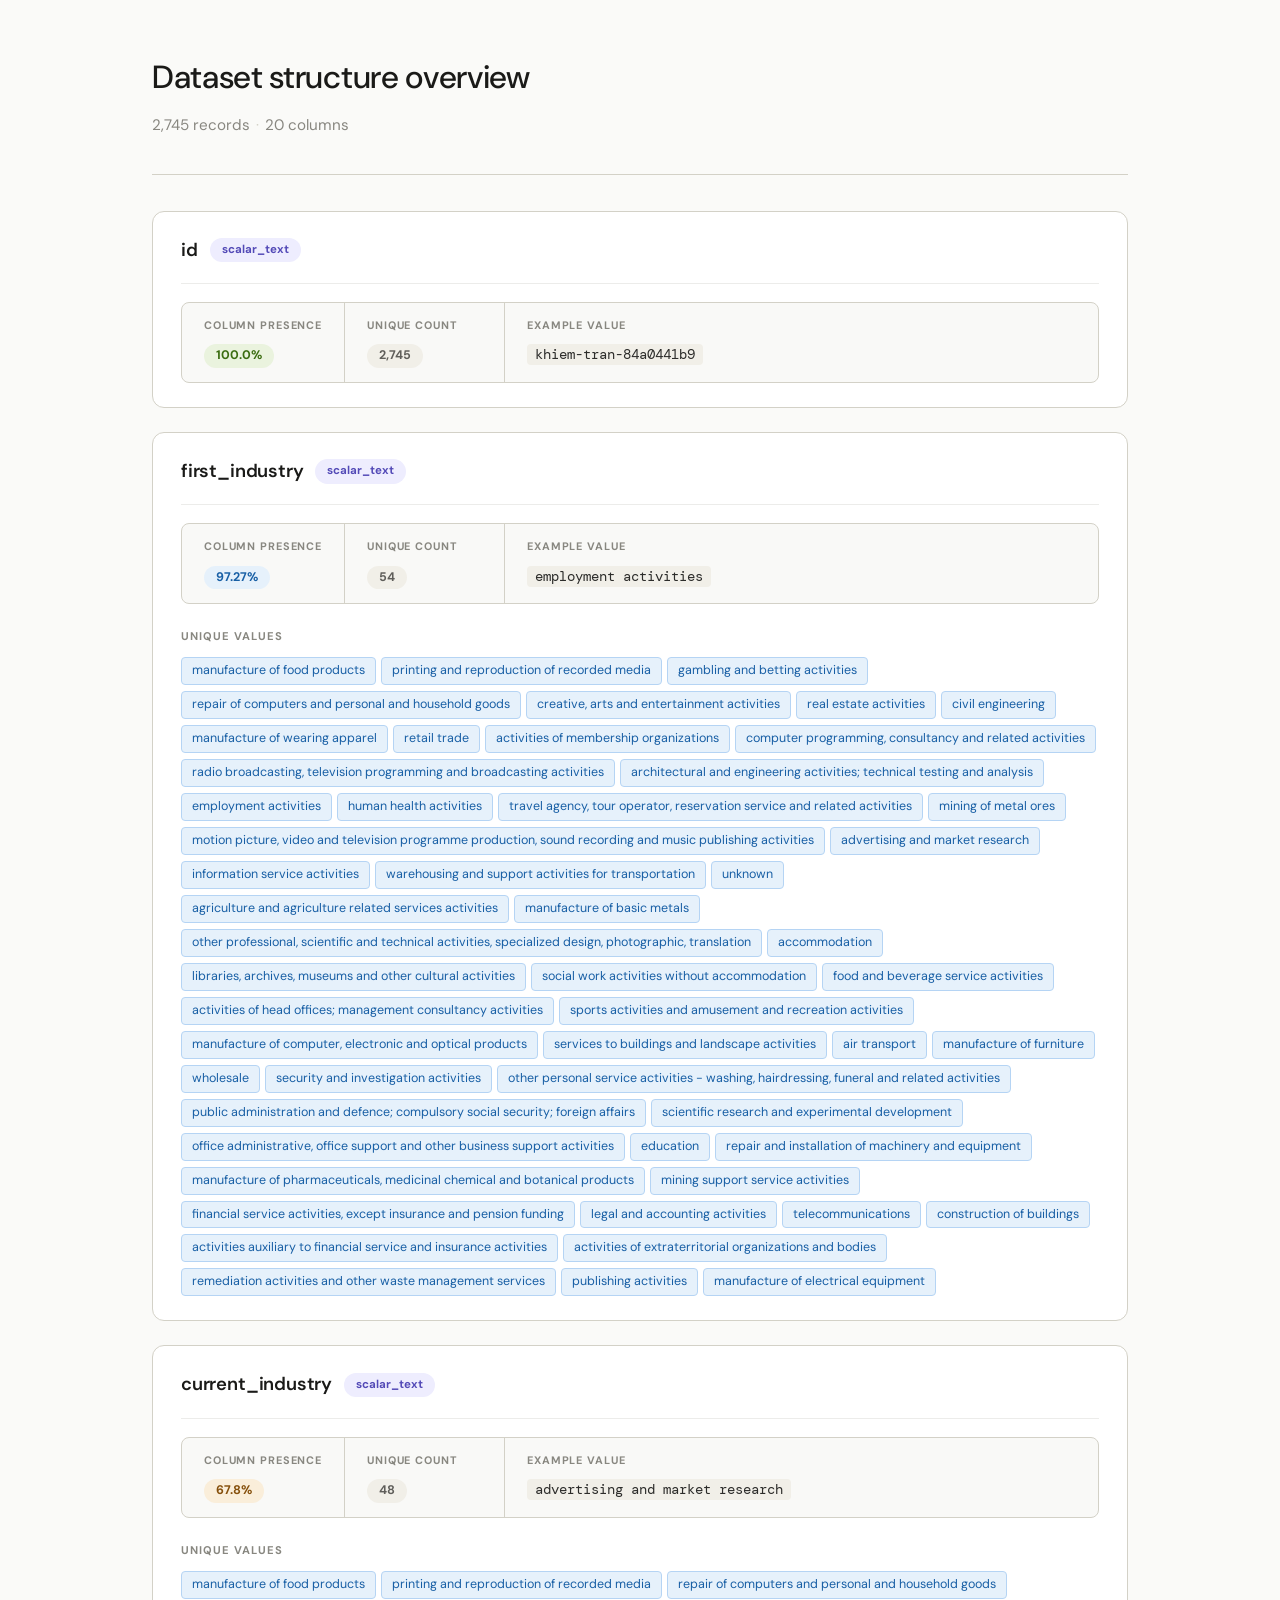
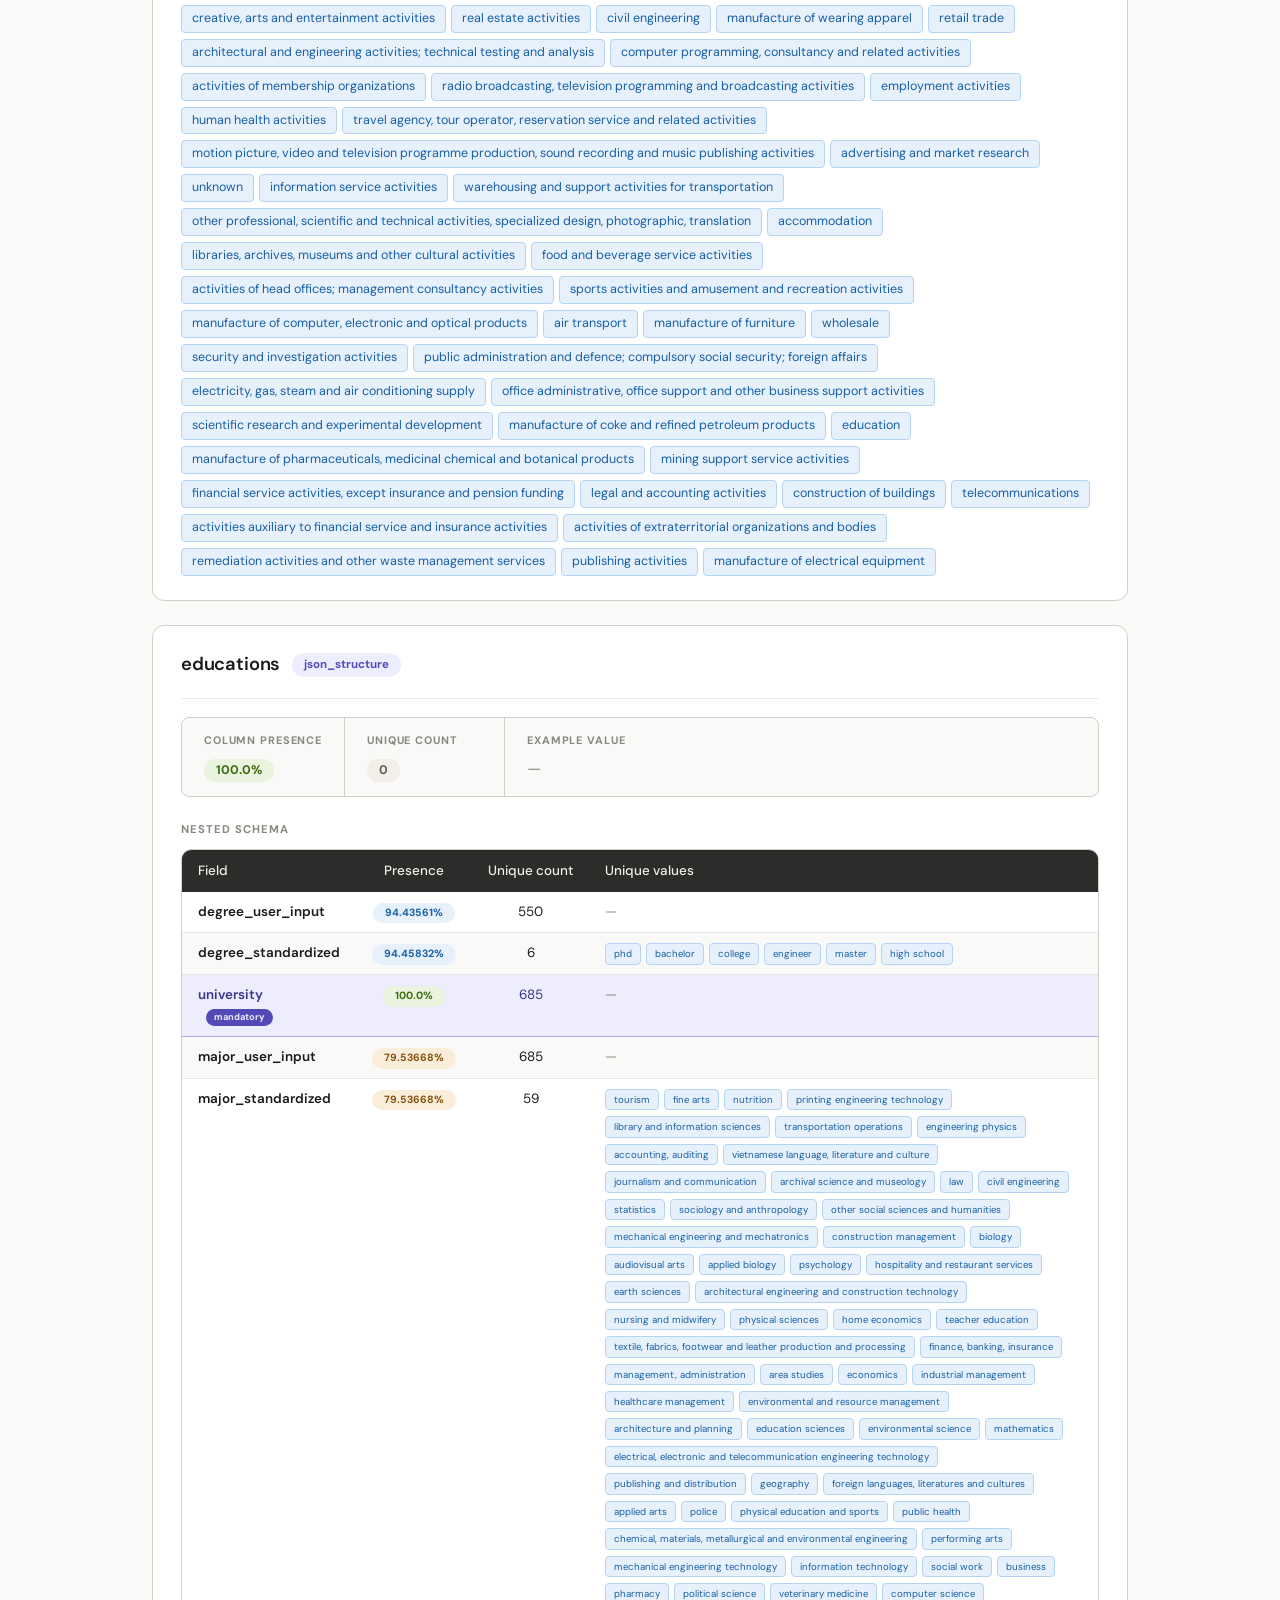
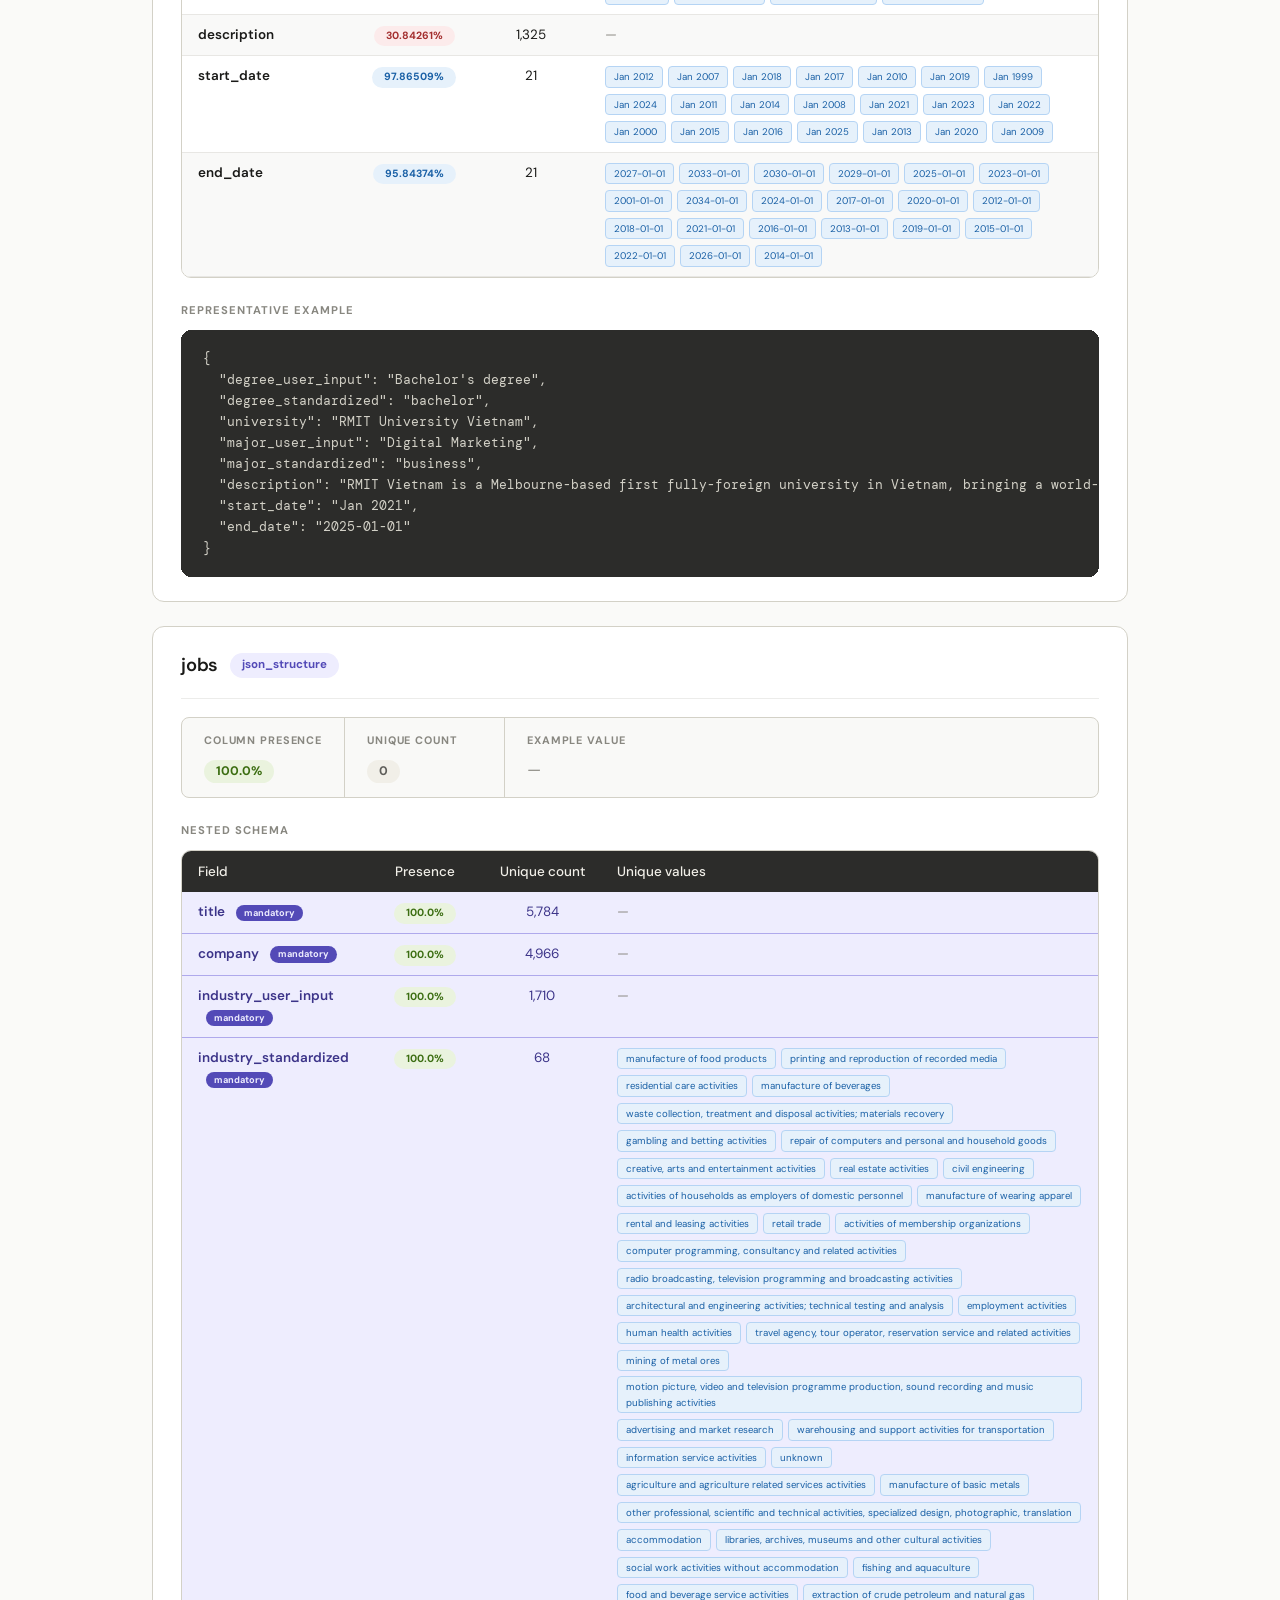
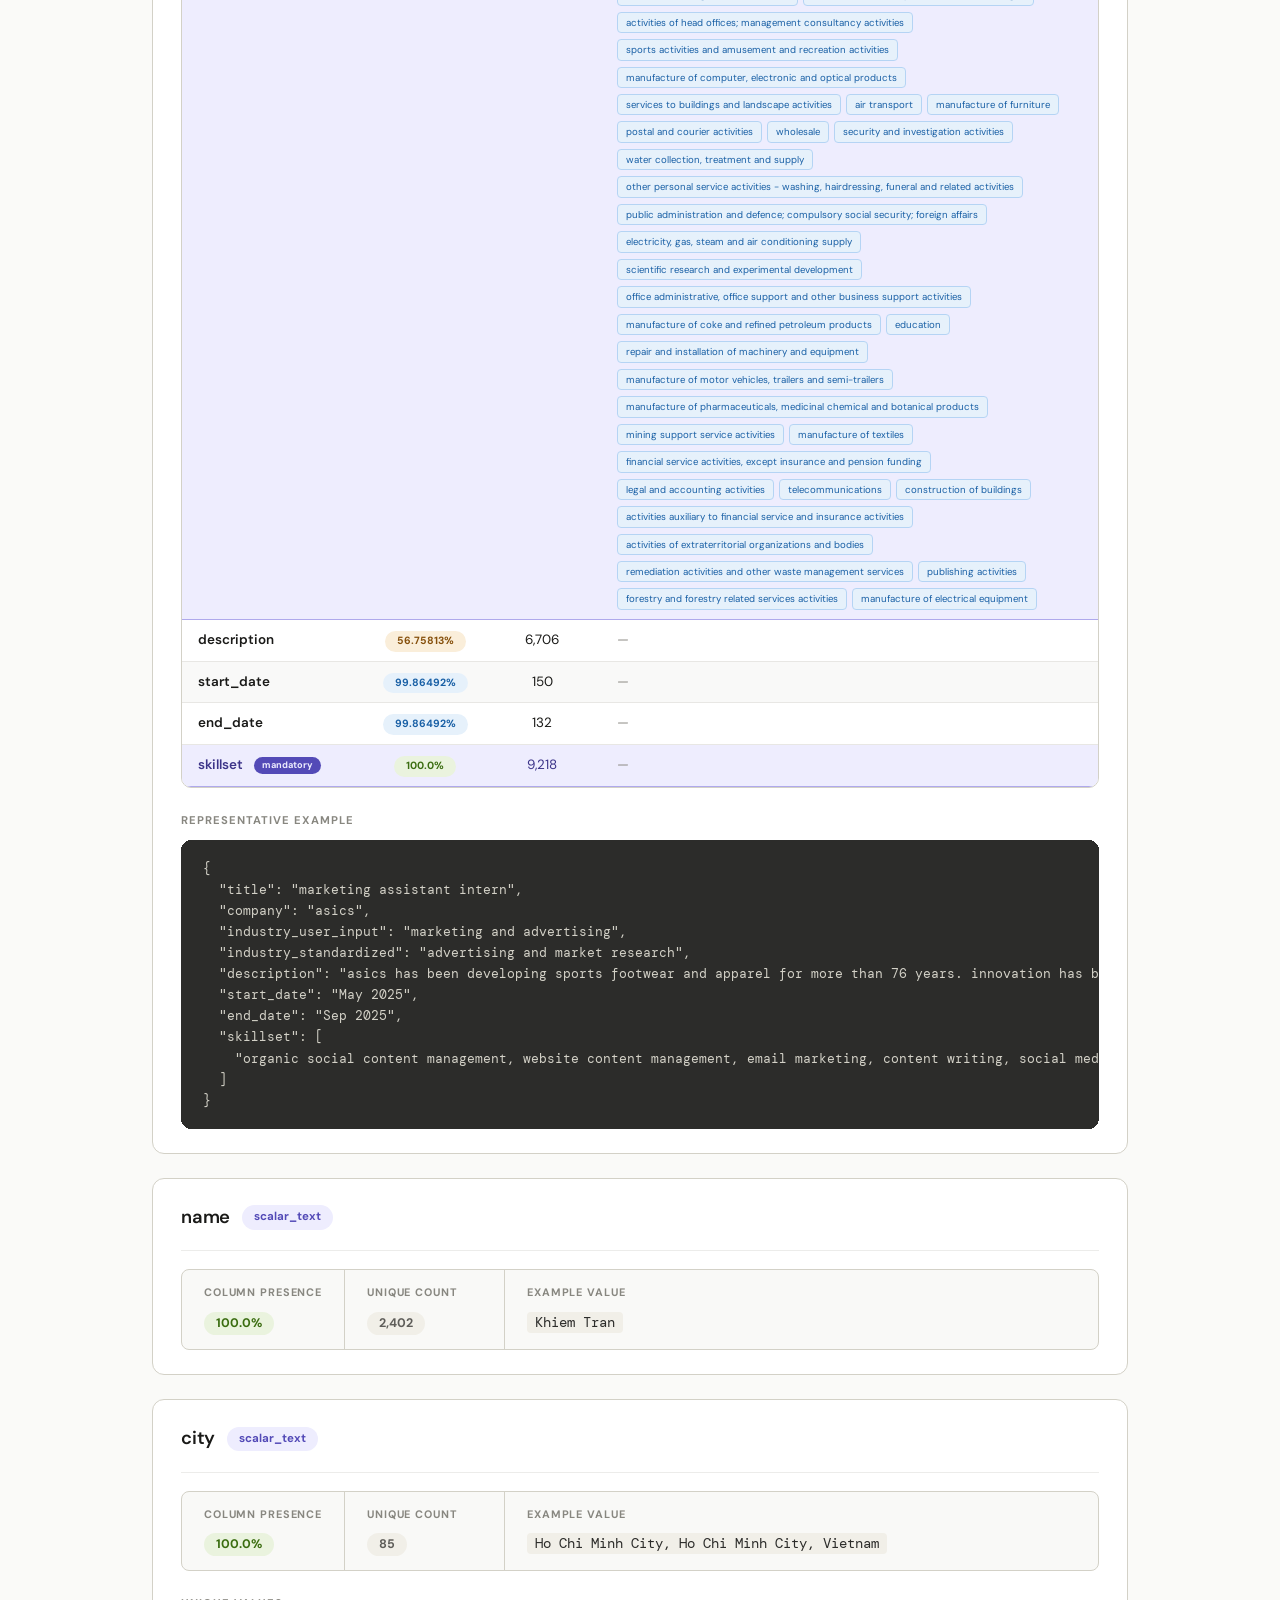
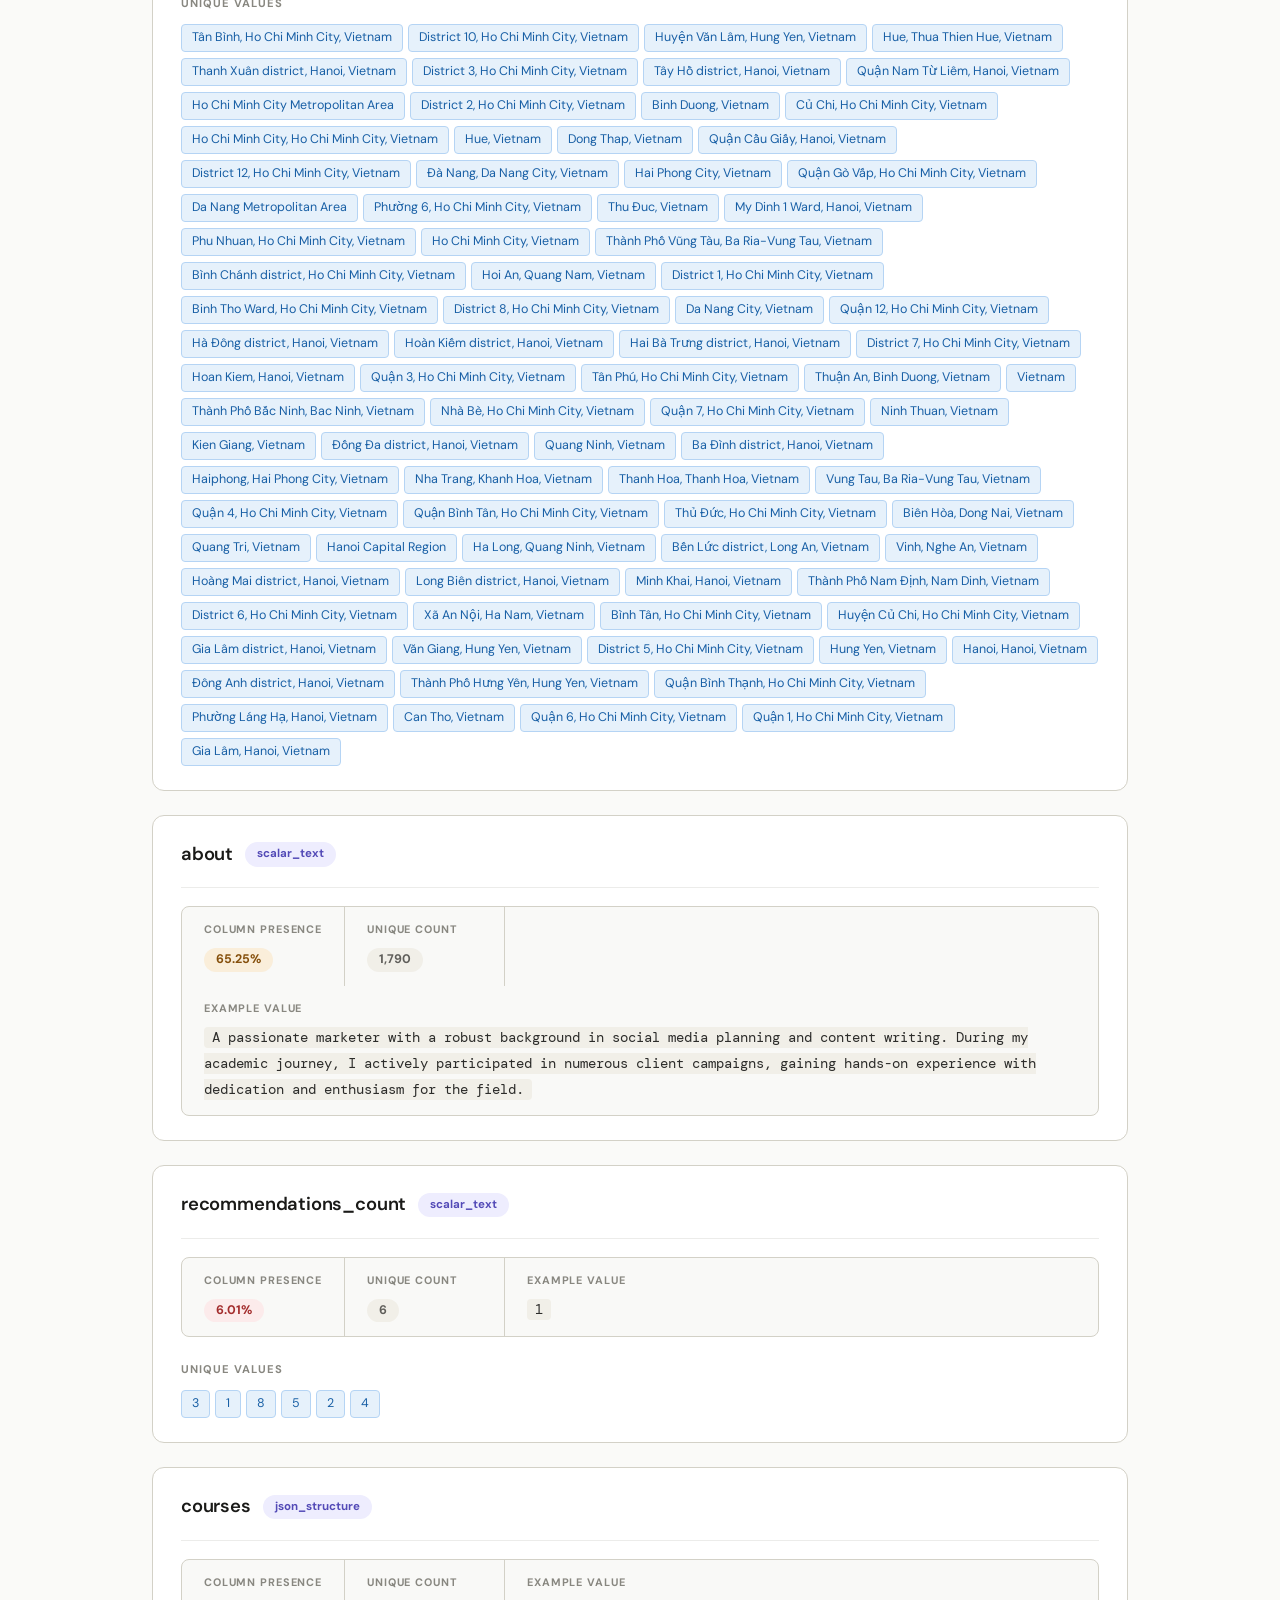
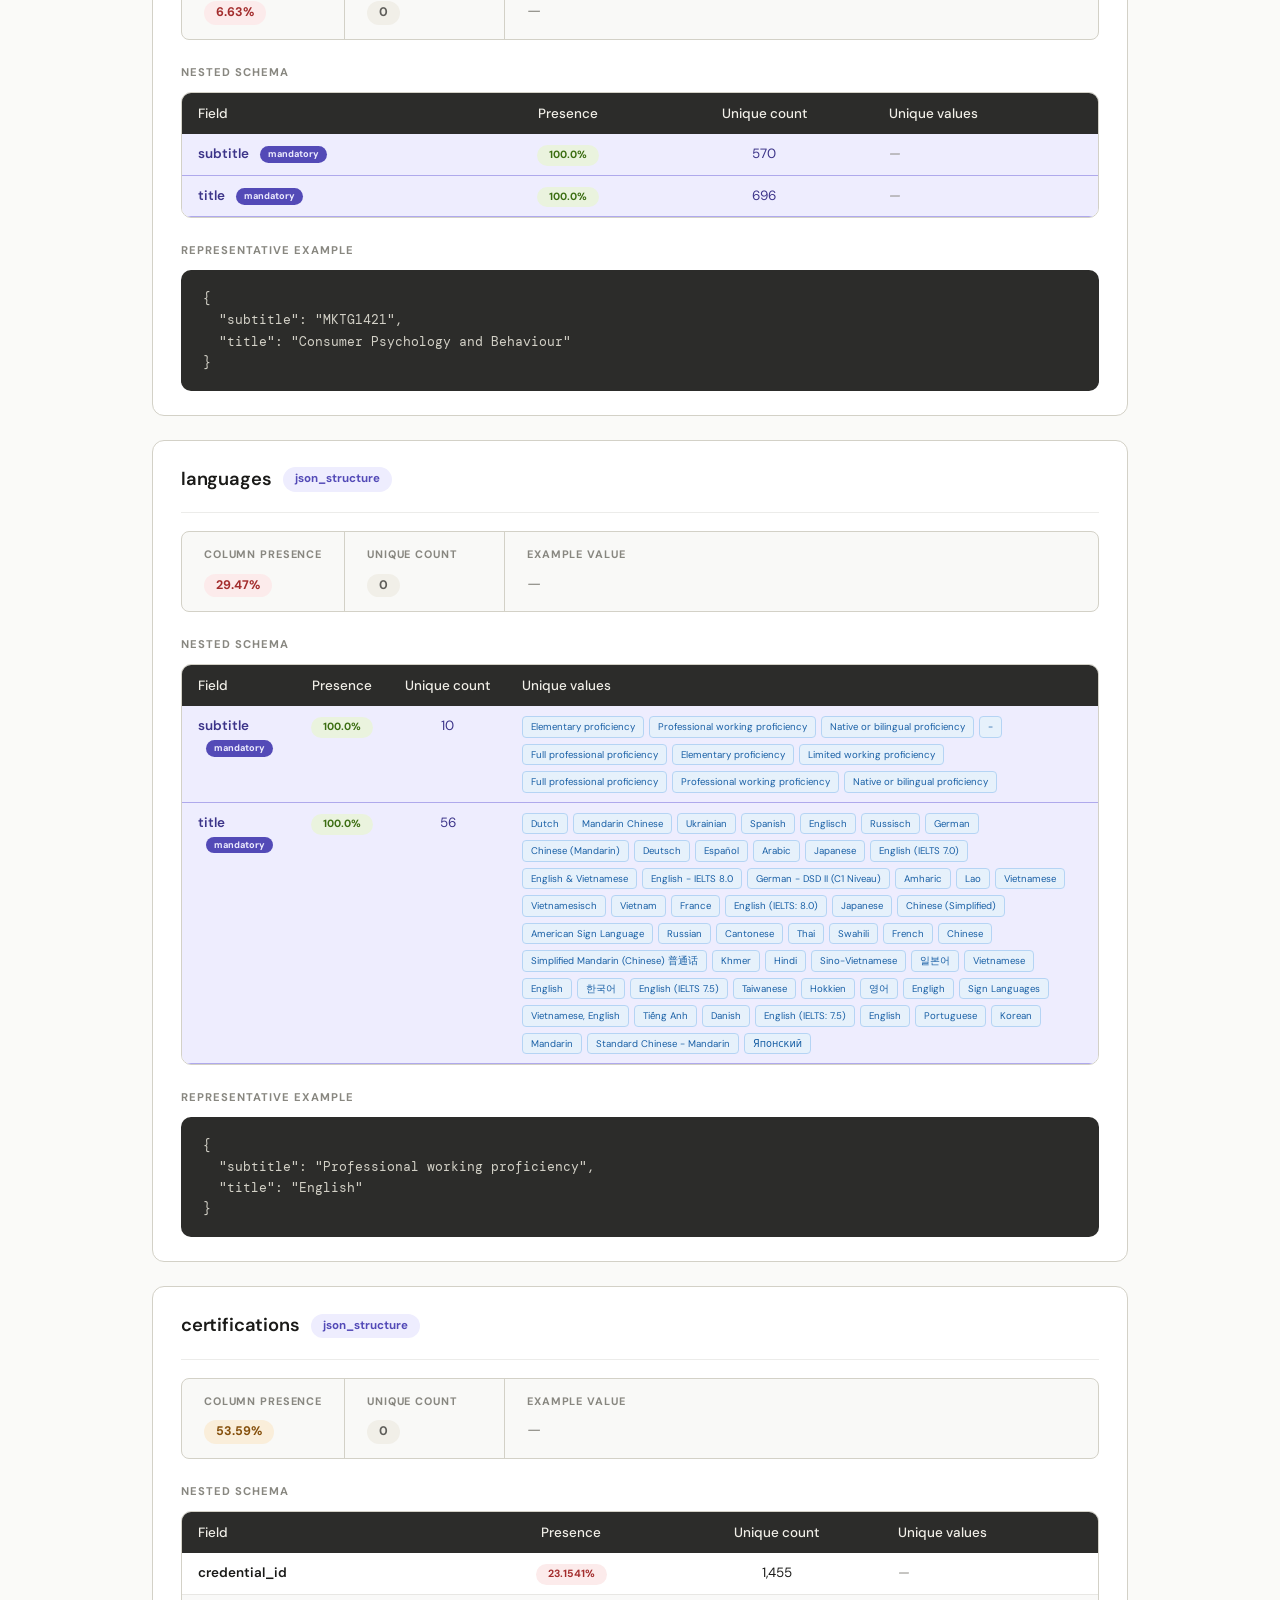
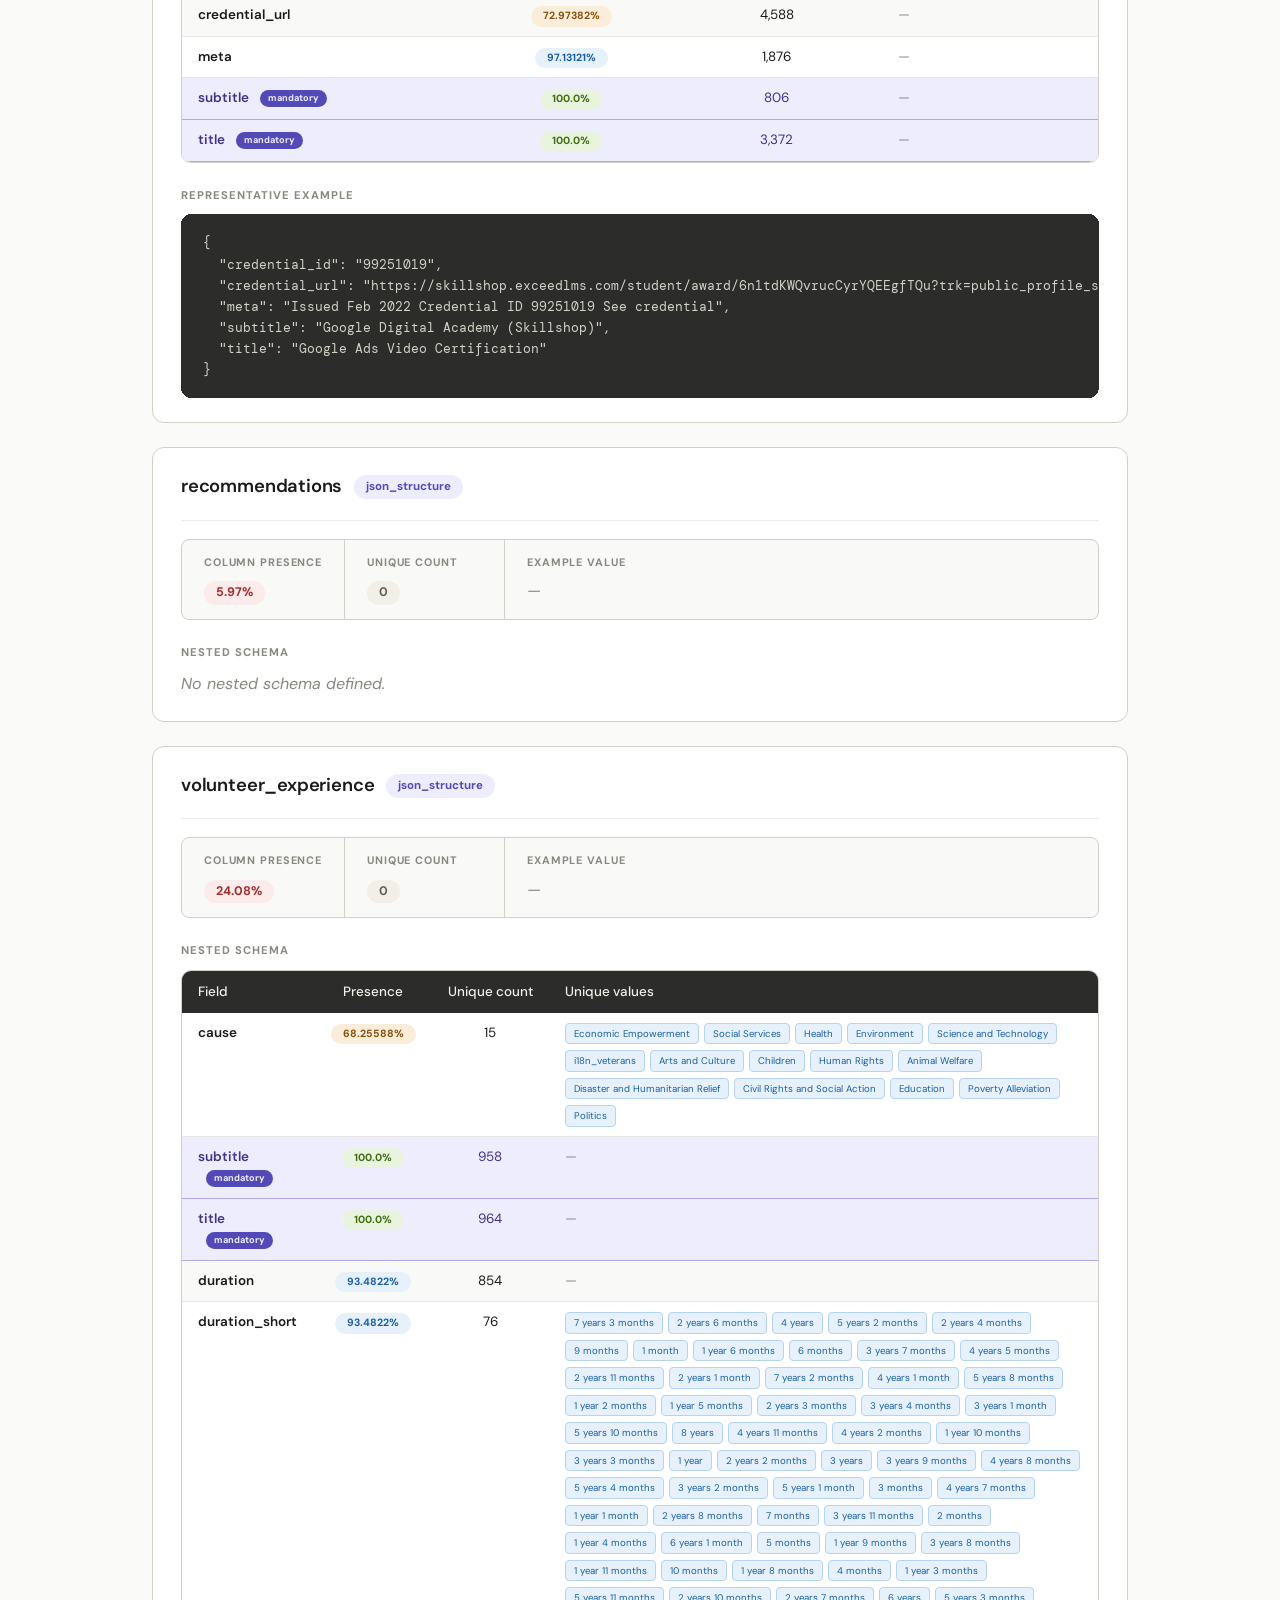
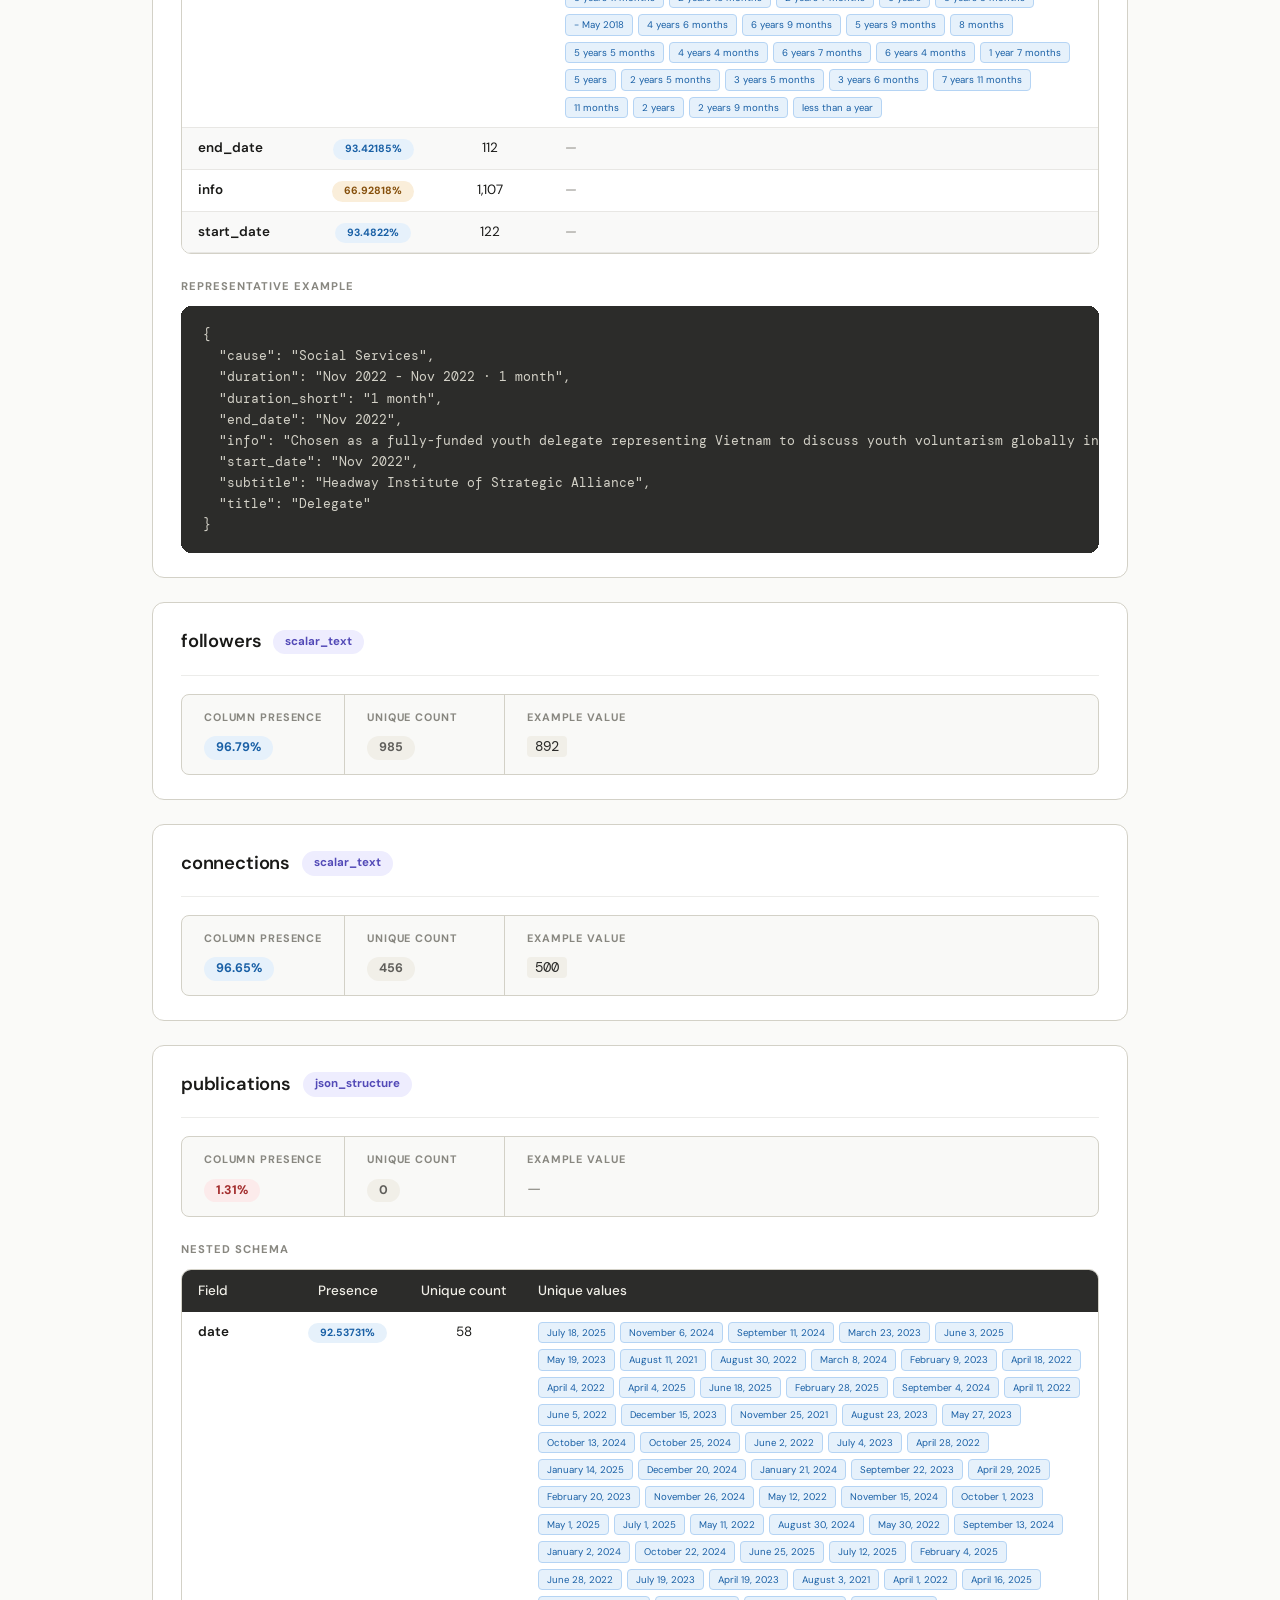
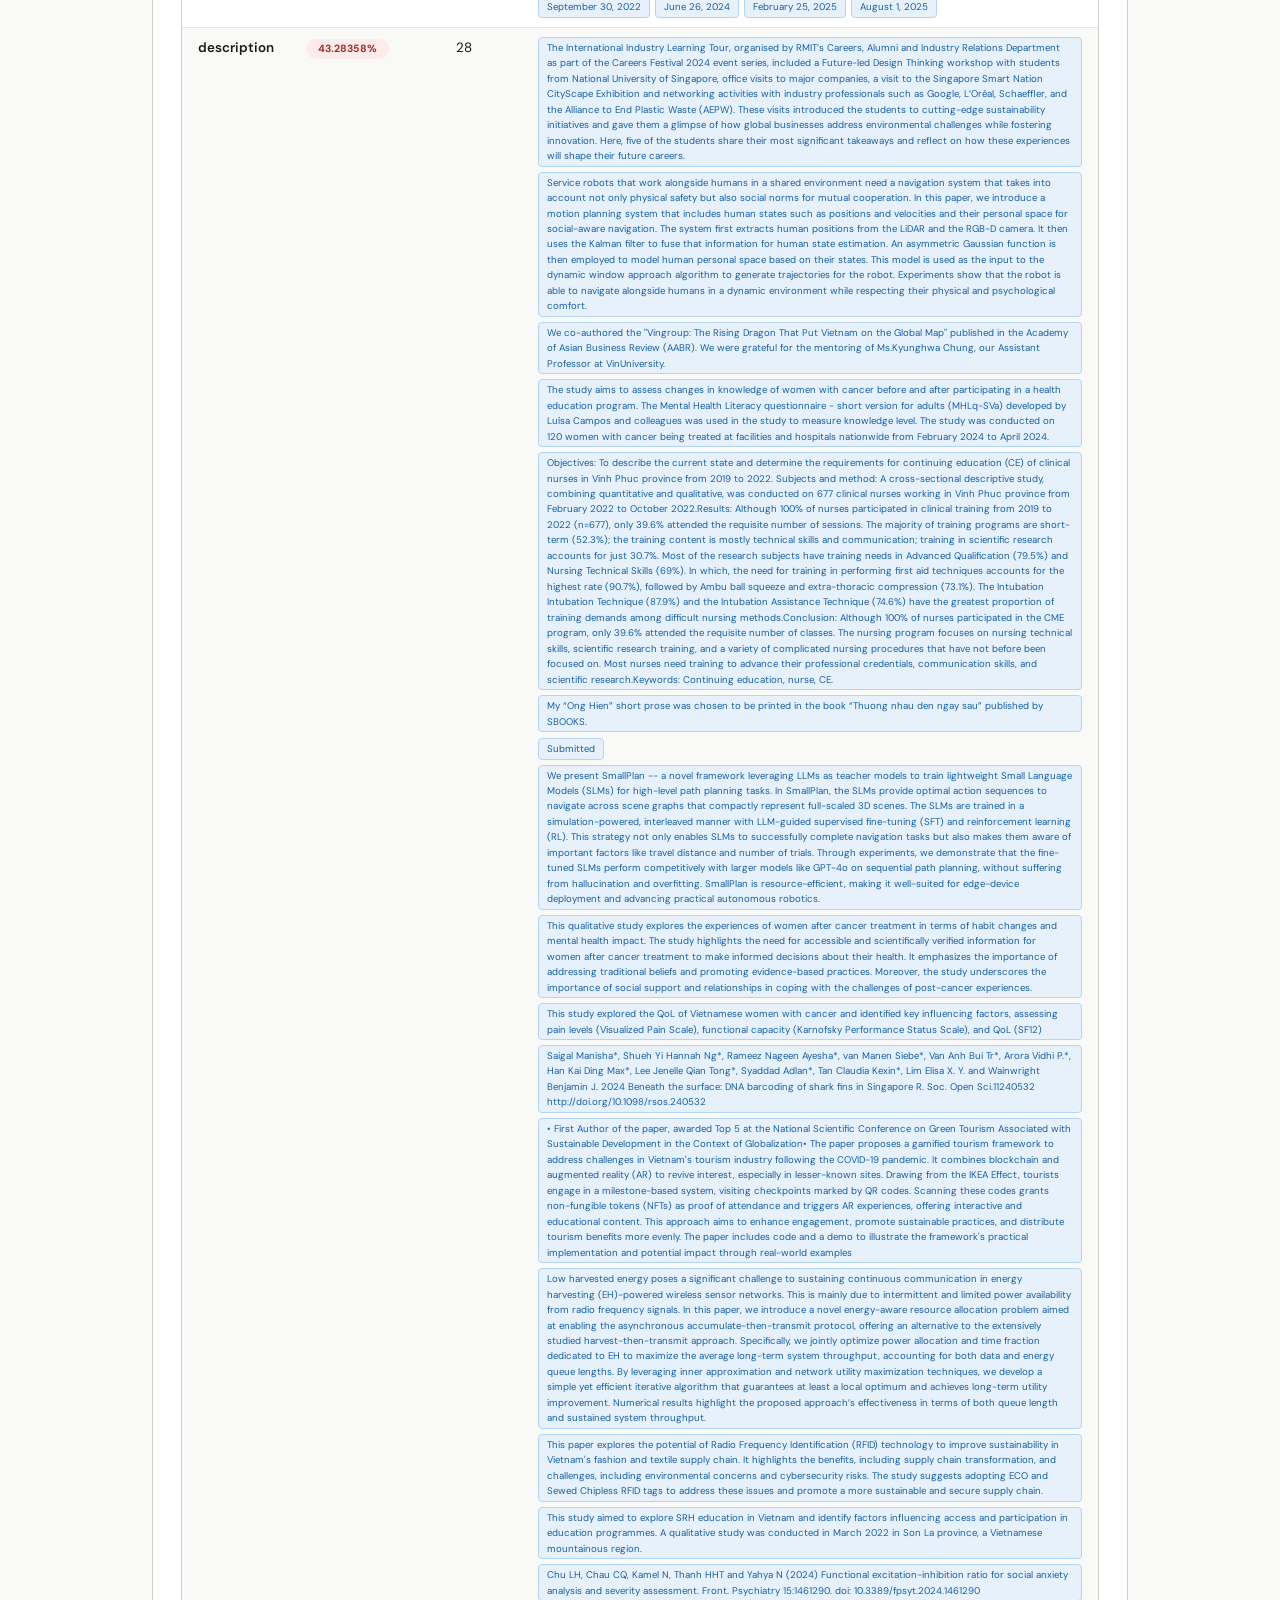
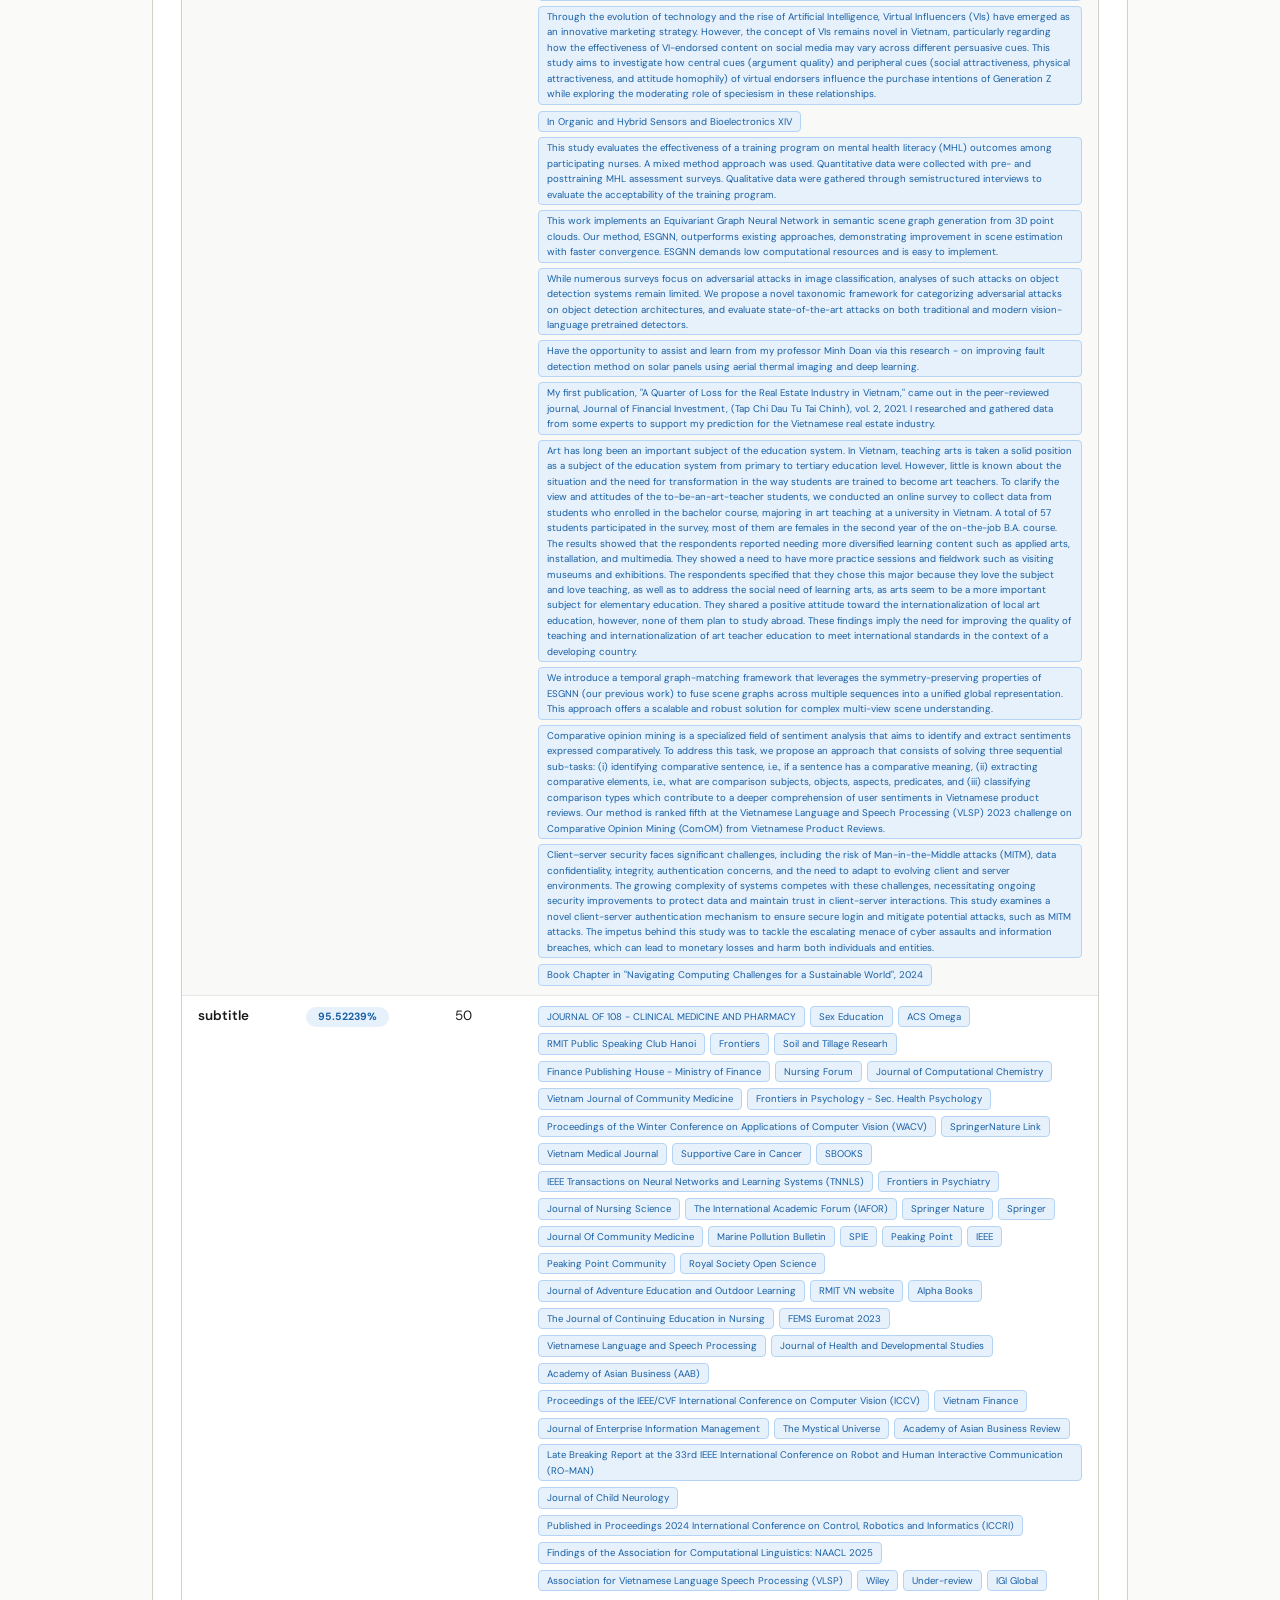
==== commit bb9a1dbb: "update" ====
--- a/notebooks/Career Services Work/dataset_structure.html
+++ b/notebooks/Career Services Work/dataset_structure.html
@@ -133,7 +133,7 @@
     <header class="page-header">
       <h1>Dataset structure overview</h1>
       <p class="subtitle">
-        <span>3,043 records</span>
+        <span>2,745 records</span>
         <span>20 columns</span>
       </p>
     </header>
@@ -153,7 +153,7 @@
           </div>
           <div class="metric">
             <dt>Unique count</dt>
-            <dd><span class="badge badge-neutral" aria-label="3,043 unique values">3,043</span></dd>
+            <dd><span class="badge badge-neutral" aria-label="2,745 unique values">2,745</span></dd>
           </div>
           <div class="metric">
             <dt>Example value</dt>
@@ -172,7 +172,7 @@
         <dl class="metrics" aria-label="Summary metrics for first_industry">
           <div class="metric">
             <dt>Column presence</dt>
-            <dd><span class="badge badge-info" aria-label="Presence: 97.11% — high">97.11%</span></dd>
+            <dd><span class="badge badge-info" aria-label="Presence: 97.27% — high">97.27%</span></dd>
           </div>
           <div class="metric">
             <dt>Unique count</dt>
@@ -186,7 +186,7 @@
         
         <section aria-label="Unique values for column first_industry">
           <h3>Unique values</h3>
-          <ul class="tag-list" aria-label="54 unique values"><li><span class="tag">manufacture of food products</span></li><li><span class="tag">printing and reproduction of recorded media</span></li><li><span class="tag">gambling and betting activities</span></li><li><span class="tag">repair of computers and personal and household goods</span></li><li><span class="tag">creative, arts and entertainment activities</span></li><li><span class="tag">real estate activities</span></li><li><span class="tag">civil engineering</span></li><li><span class="tag">manufacture of wearing apparel</span></li><li><span class="tag">retail trade</span></li><li><span class="tag">activities of membership organizations</span></li><li><span class="tag">computer programming, consultancy and related activities</span></li><li><span class="tag">radio broadcasting, television programming and broadcasting activities</span></li><li><span class="tag">architectural and engineering activities; technical testing and analysis</span></li><li><span class="tag">employment activities</span></li><li><span class="tag">human health activities</span></li><li><span class="tag">travel agency, tour operator, reservation service and related activities</span></li><li><span class="tag">mining of metal ores</span></li><li><span class="tag">motion picture, video and television programme production, sound recording and music publishing activities</span></li><li><span class="tag">advertising and market research</span></li><li><span class="tag">warehousing and support activities for transportation</span></li><li><span class="tag">information service activities</span></li><li><span class="tag">unknown</span></li><li><span class="tag">agriculture and agriculture related services activities</span></li><li><span class="tag">manufacture of basic metals</span></li><li><span class="tag">other professional, scientific and technical activities, specialized design, photographic, translation</span></li><li><span class="tag">accommodation</span></li><li><span class="tag">libraries, archives, museums and other cultural activities</span></li><li><span class="tag">social work activities without accommodation</span></li><li><span class="tag">food and beverage service activities</span></li><li><span class="tag">activities of head offices; management consultancy activities</span></li><li><span class="tag">sports activities and amusement and recreation activities</span></li><li><span class="tag">services to buildings and landscape activities</span></li><li><span class="tag">manufacture of computer, electronic and optical products</span></li><li><span class="tag">air transport</span></li><li><span class="tag">manufacture of furniture</span></li><li><span class="tag">wholesale</span></li><li><span class="tag">security and investigation activities</span></li><li><span class="tag">other personal service activities - washing, hairdressing, funeral and related activities</span></li><li><span class="tag">public administration and defence; compulsory social security; foreign affairs</span></li><li><span class="tag">office administrative, office support and other business support activities</span></li><li><span class="tag">scientific research and experimental development</span></li><li><span class="tag">education</span></li><li><span class="tag">repair and installation of machinery and equipment</span></li><li><span class="tag">manufacture of pharmaceuticals, medicinal chemical and botanical products</span></li><li><span class="tag">mining support service activities</span></li><li><span class="tag">financial service activities, except insurance and pension funding</span></li><li><span class="tag">legal and accounting activities</span></li><li><span class="tag">telecommunications</span></li><li><span class="tag">construction of buildings</span></li><li><span class="tag">activities auxiliary to financial service and insurance activities</span></li><li><span class="tag">activities of extraterritorial organizations and bodies</span></li><li><span class="tag">remediation activities and other waste management services</span></li><li><span class="tag">publishing activities</span></li><li><span class="tag">manufacture of electrical equipment</span></li></ul>
+          <ul class="tag-list" aria-label="54 unique values"><li><span class="tag">manufacture of food products</span></li><li><span class="tag">printing and reproduction of recorded media</span></li><li><span class="tag">gambling and betting activities</span></li><li><span class="tag">repair of computers and personal and household goods</span></li><li><span class="tag">creative, arts and entertainment activities</span></li><li><span class="tag">real estate activities</span></li><li><span class="tag">civil engineering</span></li><li><span class="tag">manufacture of wearing apparel</span></li><li><span class="tag">retail trade</span></li><li><span class="tag">activities of membership organizations</span></li><li><span class="tag">computer programming, consultancy and related activities</span></li><li><span class="tag">radio broadcasting, television programming and broadcasting activities</span></li><li><span class="tag">architectural and engineering activities; technical testing and analysis</span></li><li><span class="tag">employment activities</span></li><li><span class="tag">human health activities</span></li><li><span class="tag">travel agency, tour operator, reservation service and related activities</span></li><li><span class="tag">mining of metal ores</span></li><li><span class="tag">motion picture, video and television programme production, sound recording and music publishing activities</span></li><li><span class="tag">advertising and market research</span></li><li><span class="tag">information service activities</span></li><li><span class="tag">warehousing and support activities for transportation</span></li><li><span class="tag">unknown</span></li><li><span class="tag">agriculture and agriculture related services activities</span></li><li><span class="tag">manufacture of basic metals</span></li><li><span class="tag">other professional, scientific and technical activities, specialized design, photographic, translation</span></li><li><span class="tag">accommodation</span></li><li><span class="tag">libraries, archives, museums and other cultural activities</span></li><li><span class="tag">social work activities without accommodation</span></li><li><span class="tag">food and beverage service activities</span></li><li><span class="tag">activities of head offices; management consultancy activities</span></li><li><span class="tag">sports activities and amusement and recreation activities</span></li><li><span class="tag">manufacture of computer, electronic and optical products</span></li><li><span class="tag">services to buildings and landscape activities</span></li><li><span class="tag">air transport</span></li><li><span class="tag">manufacture of furniture</span></li><li><span class="tag">wholesale</span></li><li><span class="tag">security and investigation activities</span></li><li><span class="tag">other personal service activities - washing, hairdressing, funeral and related activities</span></li><li><span class="tag">public administration and defence; compulsory social security; foreign affairs</span></li><li><span class="tag">scientific research and experimental development</span></li><li><span class="tag">office administrative, office support and other business support activities</span></li><li><span class="tag">education</span></li><li><span class="tag">repair and installation of machinery and equipment</span></li><li><span class="tag">manufacture of pharmaceuticals, medicinal chemical and botanical products</span></li><li><span class="tag">mining support service activities</span></li><li><span class="tag">financial service activities, except insurance and pension funding</span></li><li><span class="tag">legal and accounting activities</span></li><li><span class="tag">telecommunications</span></li><li><span class="tag">construction of buildings</span></li><li><span class="tag">activities auxiliary to financial service and insurance activities</span></li><li><span class="tag">activities of extraterritorial organizations and bodies</span></li><li><span class="tag">remediation activities and other waste management services</span></li><li><span class="tag">publishing activities</span></li><li><span class="tag">manufacture of electrical equipment</span></li></ul>
         </section>
       </article>
 
@@ -199,11 +199,11 @@
         <dl class="metrics" aria-label="Summary metrics for current_industry">
           <div class="metric">
             <dt>Column presence</dt>
-            <dd><span class="badge badge-warning" aria-label="Presence: 68.42% — partial">68.42%</span></dd>
-          </div>
-          <div class="metric">
-            <dt>Unique count</dt>
-            <dd><span class="badge badge-neutral" aria-label="50 unique values">50</span></dd>
+            <dd><span class="badge badge-warning" aria-label="Presence: 67.8% — partial">67.8%</span></dd>
+          </div>
+          <div class="metric">
+            <dt>Unique count</dt>
+            <dd><span class="badge badge-neutral" aria-label="48 unique values">48</span></dd>
           </div>
           <div class="metric">
             <dt>Example value</dt>
@@ -213,7 +213,7 @@
         
         <section aria-label="Unique values for column current_industry">
           <h3>Unique values</h3>
-          <ul class="tag-list" aria-label="50 unique values"><li><span class="tag">manufacture of food products</span></li><li><span class="tag">printing and reproduction of recorded media</span></li><li><span class="tag">repair of computers and personal and household goods</span></li><li><span class="tag">creative, arts and entertainment activities</span></li><li><span class="tag">real estate activities</span></li><li><span class="tag">civil engineering</span></li><li><span class="tag">manufacture of wearing apparel</span></li><li><span class="tag">rental and leasing activities</span></li><li><span class="tag">retail trade</span></li><li><span class="tag">architectural and engineering activities; technical testing and analysis</span></li><li><span class="tag">computer programming, consultancy and related activities</span></li><li><span class="tag">activities of membership organizations</span></li><li><span class="tag">radio broadcasting, television programming and broadcasting activities</span></li><li><span class="tag">human health activities</span></li><li><span class="tag">employment activities</span></li><li><span class="tag">travel agency, tour operator, reservation service and related activities</span></li><li><span class="tag">motion picture, video and television programme production, sound recording and music publishing activities</span></li><li><span class="tag">advertising and market research</span></li><li><span class="tag">warehousing and support activities for transportation</span></li><li><span class="tag">unknown</span></li><li><span class="tag">information service activities</span></li><li><span class="tag">water transport</span></li><li><span class="tag">other professional, scientific and technical activities, specialized design, photographic, translation</span></li><li><span class="tag">accommodation</span></li><li><span class="tag">libraries, archives, museums and other cultural activities</span></li><li><span class="tag">food and beverage service activities</span></li><li><span class="tag">activities of head offices; management consultancy activities</span></li><li><span class="tag">sports activities and amusement and recreation activities</span></li><li><span class="tag">manufacture of computer, electronic and optical products</span></li><li><span class="tag">air transport</span></li><li><span class="tag">manufacture of furniture</span></li><li><span class="tag">wholesale</span></li><li><span class="tag">security and investigation activities</span></li><li><span class="tag">public administration and defence; compulsory social security; foreign affairs</span></li><li><span class="tag">electricity, gas, steam and air conditioning supply</span></li><li><span class="tag">office administrative, office support and other business support activities</span></li><li><span class="tag">scientific research and experimental development</span></li><li><span class="tag">manufacture of coke and refined petroleum products</span></li><li><span class="tag">education</span></li><li><span class="tag">manufacture of pharmaceuticals, medicinal chemical and botanical products</span></li><li><span class="tag">mining support service activities</span></li><li><span class="tag">financial service activities, except insurance and pension funding</span></li><li><span class="tag">legal and accounting activities</span></li><li><span class="tag">construction of buildings</span></li><li><span class="tag">telecommunications</span></li><li><span class="tag">activities auxiliary to financial service and insurance activities</span></li><li><span class="tag">activities of extraterritorial organizations and bodies</span></li><li><span class="tag">remediation activities and other waste management services</span></li><li><span class="tag">publishing activities</span></li><li><span class="tag">manufacture of electrical equipment</span></li></ul>
+          <ul class="tag-list" aria-label="48 unique values"><li><span class="tag">manufacture of food products</span></li><li><span class="tag">printing and reproduction of recorded media</span></li><li><span class="tag">repair of computers and personal and household goods</span></li><li><span class="tag">creative, arts and entertainment activities</span></li><li><span class="tag">real estate activities</span></li><li><span class="tag">civil engineering</span></li><li><span class="tag">manufacture of wearing apparel</span></li><li><span class="tag">retail trade</span></li><li><span class="tag">architectural and engineering activities; technical testing and analysis</span></li><li><span class="tag">computer programming, consultancy and related activities</span></li><li><span class="tag">activities of membership organizations</span></li><li><span class="tag">radio broadcasting, television programming and broadcasting activities</span></li><li><span class="tag">employment activities</span></li><li><span class="tag">human health activities</span></li><li><span class="tag">travel agency, tour operator, reservation service and related activities</span></li><li><span class="tag">motion picture, video and television programme production, sound recording and music publishing activities</span></li><li><span class="tag">advertising and market research</span></li><li><span class="tag">unknown</span></li><li><span class="tag">information service activities</span></li><li><span class="tag">warehousing and support activities for transportation</span></li><li><span class="tag">other professional, scientific and technical activities, specialized design, photographic, translation</span></li><li><span class="tag">accommodation</span></li><li><span class="tag">libraries, archives, museums and other cultural activities</span></li><li><span class="tag">food and beverage service activities</span></li><li><span class="tag">activities of head offices; management consultancy activities</span></li><li><span class="tag">sports activities and amusement and recreation activities</span></li><li><span class="tag">manufacture of computer, electronic and optical products</span></li><li><span class="tag">air transport</span></li><li><span class="tag">manufacture of furniture</span></li><li><span class="tag">wholesale</span></li><li><span class="tag">security and investigation activities</span></li><li><span class="tag">public administration and defence; compulsory social security; foreign affairs</span></li><li><span class="tag">electricity, gas, steam and air conditioning supply</span></li><li><span class="tag">office administrative, office support and other business support activities</span></li><li><span class="tag">scientific research and experimental development</span></li><li><span class="tag">manufacture of coke and refined petroleum products</span></li><li><span class="tag">education</span></li><li><span class="tag">manufacture of pharmaceuticals, medicinal chemical and botanical products</span></li><li><span class="tag">mining support service activities</span></li><li><span class="tag">financial service activities, except insurance and pension funding</span></li><li><span class="tag">legal and accounting activities</span></li><li><span class="tag">construction of buildings</span></li><li><span class="tag">telecommunications</span></li><li><span class="tag">activities auxiliary to financial service and insurance activities</span></li><li><span class="tag">activities of extraterritorial organizations and bodies</span></li><li><span class="tag">remediation activities and other waste management services</span></li><li><span class="tag">publishing activities</span></li><li><span class="tag">manufacture of electrical equipment</span></li></ul>
         </section>
       </article>
 
@@ -255,51 +255,51 @@
               <tbody>
               <tr class="row-even">
                 <th scope="row">degree_user_input<span class="sr-only"> (optional)</span></th>
-                <td class="center"><span class="badge badge-info" aria-label="Presence: 94.47724% — high">94.47724%</span></td>
-                <td class="center">667</td>
+                <td class="center"><span class="badge badge-info" aria-label="Presence: 94.43561% — high">94.43561%</span></td>
+                <td class="center">550</td>
                 <td><span class="muted" aria-label="No unique values">—</span></td>
               </tr>
               <tr class="row-odd">
                 <th scope="row">degree_standardized<span class="sr-only"> (optional)</span></th>
-                <td class="center"><span class="badge badge-info" aria-label="Presence: 94.49629% — high">94.49629%</span></td>
-                <td class="center">7</td>
-                <td><ul class="tag-list" aria-label="7 unique values"><li><span class="tag tag-sm">architect</span></li><li><span class="tag tag-sm">phd</span></li><li><span class="tag tag-sm">bachelor</span></li><li><span class="tag tag-sm">college</span></li><li><span class="tag tag-sm">engineer</span></li><li><span class="tag tag-sm">master</span></li><li><span class="tag tag-sm">high school</span></li></ul></td>
+                <td class="center"><span class="badge badge-info" aria-label="Presence: 94.45832% — high">94.45832%</span></td>
+                <td class="center">6</td>
+                <td><ul class="tag-list" aria-label="6 unique values"><li><span class="tag tag-sm">phd</span></li><li><span class="tag tag-sm">bachelor</span></li><li><span class="tag tag-sm">college</span></li><li><span class="tag tag-sm">engineer</span></li><li><span class="tag tag-sm">master</span></li><li><span class="tag tag-sm">high school</span></li></ul></td>
               </tr>
               <tr class="row-mandatory">
                 <th scope="row">university <span class="pill-mandatory" aria-hidden="true">mandatory</span><span class="sr-only"> (mandatory)</span></th>
                 <td class="center"><span class="badge badge-success" aria-label="Presence: 100.0% — complete">100.0%</span></td>
-                <td class="center">929</td>
+                <td class="center">685</td>
                 <td><span class="muted" aria-label="No unique values">—</span></td>
               </tr>
               <tr class="row-odd">
                 <th scope="row">major_user_input<span class="sr-only"> (optional)</span></th>
-                <td class="center"><span class="badge badge-warning" aria-label="Presence: 78.67073% — partial">78.67073%</span></td>
-                <td class="center">821</td>
+                <td class="center"><span class="badge badge-warning" aria-label="Presence: 79.53668% — partial">79.53668%</span></td>
+                <td class="center">685</td>
                 <td><span class="muted" aria-label="No unique values">—</span></td>
               </tr>
               <tr class="row-even">
                 <th scope="row">major_standardized<span class="sr-only"> (optional)</span></th>
-                <td class="center"><span class="badge badge-warning" aria-label="Presence: 78.67073% — partial">78.67073%</span></td>
-                <td class="center">62</td>
-                <td><ul class="tag-list" aria-label="62 unique values"><li><span class="tag tag-sm">tourism</span></li><li><span class="tag tag-sm">fine arts</span></li><li><span class="tag tag-sm">nutrition</span></li><li><span class="tag tag-sm">printing engineering technology</span></li><li><span class="tag tag-sm">library and information sciences</span></li><li><span class="tag tag-sm">transportation operations</span></li><li><span class="tag tag-sm">engineering physics</span></li><li><span class="tag tag-sm">accounting, auditing</span></li><li><span class="tag tag-sm">vietnamese language, literature and culture</span></li><li><span class="tag tag-sm">journalism and communication</span></li><li><span class="tag tag-sm">archival science and museology</span></li><li><span class="tag tag-sm">law</span></li><li><span class="tag tag-sm">civil engineering</span></li><li><span class="tag tag-sm">statistics</span></li><li><span class="tag tag-sm">sociology and anthropology</span></li><li><span class="tag tag-sm">other social sciences and humanities</span></li><li><span class="tag tag-sm">mechanical engineering and mechatronics</span></li><li><span class="tag tag-sm">construction management</span></li><li><span class="tag tag-sm">biology</span></li><li><span class="tag tag-sm">audiovisual arts</span></li><li><span class="tag tag-sm">applied biology</span></li><li><span class="tag tag-sm">hospitality and restaurant services</span></li><li><span class="tag tag-sm">psychology</span></li><li><span class="tag tag-sm">earth sciences</span></li><li><span class="tag tag-sm">architectural engineering and construction technology</span></li><li><span class="tag tag-sm">nursing and midwifery</span></li><li><span class="tag tag-sm">food and beverage processing</span></li><li><span class="tag tag-sm">physical sciences</span></li><li><span class="tag tag-sm">home economics</span></li><li><span class="tag tag-sm">teacher education</span></li><li><span class="tag tag-sm">textile, fabrics, footwear and leather production and processing</span></li><li><span class="tag tag-sm">finance, banking, insurance</span></li><li><span class="tag tag-sm">management, administration</span></li><li><span class="tag tag-sm">area studies</span></li><li><span class="tag tag-sm">economics</span></li><li><span class="tag tag-sm">industrial management</span></li><li><span class="tag tag-sm">healthcare management</span></li><li><span class="tag tag-sm">architecture and planning</span></li><li><span class="tag tag-sm">environmental and resource management</span></li><li><span class="tag tag-sm">education sciences</span></li><li><span class="tag tag-sm">environmental science</span></li><li><span class="tag tag-sm">agriculture</span></li><li><span class="tag tag-sm">mathematics</span></li><li><span class="tag tag-sm">electrical, electronic and telecommunication engineering technology</span></li><li><span class="tag tag-sm">publishing and distribution</span></li><li><span class="tag tag-sm">geography</span></li><li><span class="tag tag-sm">foreign languages, literatures and cultures</span></li><li><span class="tag tag-sm">applied arts</span></li><li><span class="tag tag-sm">police</span></li><li><span class="tag tag-sm">physical education and sports</span></li><li><span class="tag tag-sm">public health</span></li><li><span class="tag tag-sm">chemical, materials, metallurgical and environmental engineering</span></li><li><span class="tag tag-sm">performing arts</span></li><li><span class="tag tag-sm">mechanical engineering technology</span></li><li><span class="tag tag-sm">information technology</span></li><li><span class="tag tag-sm">social work</span></li><li><span class="tag tag-sm">business</span></li><li><span class="tag tag-sm">occupational safety and industrial hygiene services</span></li><li><span class="tag tag-sm">pharmacy</span></li><li><span class="tag tag-sm">political science</span></li><li><span class="tag tag-sm">veterinary medicine</span></li><li><span class="tag tag-sm">computer science</span></li></ul></td>
+                <td class="center"><span class="badge badge-warning" aria-label="Presence: 79.53668% — partial">79.53668%</span></td>
+                <td class="center">59</td>
+                <td><ul class="tag-list" aria-label="59 unique values"><li><span class="tag tag-sm">tourism</span></li><li><span class="tag tag-sm">fine arts</span></li><li><span class="tag tag-sm">nutrition</span></li><li><span class="tag tag-sm">printing engineering technology</span></li><li><span class="tag tag-sm">library and information sciences</span></li><li><span class="tag tag-sm">transportation operations</span></li><li><span class="tag tag-sm">engineering physics</span></li><li><span class="tag tag-sm">accounting, auditing</span></li><li><span class="tag tag-sm">vietnamese language, literature and culture</span></li><li><span class="tag tag-sm">journalism and communication</span></li><li><span class="tag tag-sm">archival science and museology</span></li><li><span class="tag tag-sm">law</span></li><li><span class="tag tag-sm">civil engineering</span></li><li><span class="tag tag-sm">statistics</span></li><li><span class="tag tag-sm">sociology and anthropology</span></li><li><span class="tag tag-sm">other social sciences and humanities</span></li><li><span class="tag tag-sm">mechanical engineering and mechatronics</span></li><li><span class="tag tag-sm">construction management</span></li><li><span class="tag tag-sm">biology</span></li><li><span class="tag tag-sm">audiovisual arts</span></li><li><span class="tag tag-sm">applied biology</span></li><li><span class="tag tag-sm">psychology</span></li><li><span class="tag tag-sm">hospitality and restaurant services</span></li><li><span class="tag tag-sm">earth sciences</span></li><li><span class="tag tag-sm">architectural engineering and construction technology</span></li><li><span class="tag tag-sm">nursing and midwifery</span></li><li><span class="tag tag-sm">physical sciences</span></li><li><span class="tag tag-sm">home economics</span></li><li><span class="tag tag-sm">teacher education</span></li><li><span class="tag tag-sm">textile, fabrics, footwear and leather production and processing</span></li><li><span class="tag tag-sm">finance, banking, insurance</span></li><li><span class="tag tag-sm">management, administration</span></li><li><span class="tag tag-sm">area studies</span></li><li><span class="tag tag-sm">economics</span></li><li><span class="tag tag-sm">industrial management</span></li><li><span class="tag tag-sm">healthcare management</span></li><li><span class="tag tag-sm">environmental and resource management</span></li><li><span class="tag tag-sm">architecture and planning</span></li><li><span class="tag tag-sm">education sciences</span></li><li><span class="tag tag-sm">environmental science</span></li><li><span class="tag tag-sm">mathematics</span></li><li><span class="tag tag-sm">electrical, electronic and telecommunication engineering technology</span></li><li><span class="tag tag-sm">publishing and distribution</span></li><li><span class="tag tag-sm">geography</span></li><li><span class="tag tag-sm">foreign languages, literatures and cultures</span></li><li><span class="tag tag-sm">applied arts</span></li><li><span class="tag tag-sm">police</span></li><li><span class="tag tag-sm">physical education and sports</span></li><li><span class="tag tag-sm">public health</span></li><li><span class="tag tag-sm">chemical, materials, metallurgical and environmental engineering</span></li><li><span class="tag tag-sm">performing arts</span></li><li><span class="tag tag-sm">mechanical engineering technology</span></li><li><span class="tag tag-sm">information technology</span></li><li><span class="tag tag-sm">social work</span></li><li><span class="tag tag-sm">business</span></li><li><span class="tag tag-sm">pharmacy</span></li><li><span class="tag tag-sm">political science</span></li><li><span class="tag tag-sm">veterinary medicine</span></li><li><span class="tag tag-sm">computer science</span></li></ul></td>
               </tr>
               <tr class="row-odd">
                 <th scope="row">description<span class="sr-only"> (optional)</span></th>
-                <td class="center"><span class="badge badge-danger" aria-label="Presence: 31.84155% — low">31.84155%</span></td>
-                <td class="center">1,634</td>
+                <td class="center"><span class="badge badge-danger" aria-label="Presence: 30.84261% — low">30.84261%</span></td>
+                <td class="center">1,325</td>
                 <td><span class="muted" aria-label="No unique values">—</span></td>
               </tr>
               <tr class="row-even">
                 <th scope="row">start_date<span class="sr-only"> (optional)</span></th>
-                <td class="center"><span class="badge badge-info" aria-label="Presence: 97.96229% — high">97.96229%</span></td>
-                <td class="center">29</td>
-                <td><ul class="tag-list" aria-label="29 unique values"><li><span class="tag tag-sm">Jan 2012</span></li><li><span class="tag tag-sm">Jan 2007</span></li><li><span class="tag tag-sm">Jan 2006</span></li><li><span class="tag tag-sm">Jan 2018</span></li><li><span class="tag tag-sm">Jan 2017</span></li><li><span class="tag tag-sm">Jan 2010</span></li><li><span class="tag tag-sm">Jan 2019</span></li><li><span class="tag tag-sm">Jan 2004</span></li><li><span class="tag tag-sm">Jan 1999</span></li><li><span class="tag tag-sm">Jan 2001</span></li><li><span class="tag tag-sm">Jan 2005</span></li><li><span class="tag tag-sm">Jan 2003</span></li><li><span class="tag tag-sm">Jan 2002</span></li><li><span class="tag tag-sm">Jan 2024</span></li><li><span class="tag tag-sm">Jan 2011</span></li><li><span class="tag tag-sm">Jan 2014</span></li><li><span class="tag tag-sm">Jan 2008</span></li><li><span class="tag tag-sm">Jan 2021</span></li><li><span class="tag tag-sm">Jan 1994</span></li><li><span class="tag tag-sm">Jan 2023</span></li><li><span class="tag tag-sm">Jan 2022</span></li><li><span class="tag tag-sm">Jan 2000</span></li><li><span class="tag tag-sm">Jan 2015</span></li><li><span class="tag tag-sm">Jan 1997</span></li><li><span class="tag tag-sm">Jan 2016</span></li><li><span class="tag tag-sm">Jan 2025</span></li><li><span class="tag tag-sm">Jan 2013</span></li><li><span class="tag tag-sm">Jan 2020</span></li><li><span class="tag tag-sm">Jan 2009</span></li></ul></td>
+                <td class="center"><span class="badge badge-info" aria-label="Presence: 97.86509% — high">97.86509%</span></td>
+                <td class="center">21</td>
+                <td><ul class="tag-list" aria-label="21 unique values"><li><span class="tag tag-sm">Jan 2012</span></li><li><span class="tag tag-sm">Jan 2007</span></li><li><span class="tag tag-sm">Jan 2018</span></li><li><span class="tag tag-sm">Jan 2017</span></li><li><span class="tag tag-sm">Jan 2010</span></li><li><span class="tag tag-sm">Jan 2019</span></li><li><span class="tag tag-sm">Jan 1999</span></li><li><span class="tag tag-sm">Jan 2024</span></li><li><span class="tag tag-sm">Jan 2011</span></li><li><span class="tag tag-sm">Jan 2014</span></li><li><span class="tag tag-sm">Jan 2008</span></li><li><span class="tag tag-sm">Jan 2021</span></li><li><span class="tag tag-sm">Jan 2023</span></li><li><span class="tag tag-sm">Jan 2022</span></li><li><span class="tag tag-sm">Jan 2000</span></li><li><span class="tag tag-sm">Jan 2015</span></li><li><span class="tag tag-sm">Jan 2016</span></li><li><span class="tag tag-sm">Jan 2025</span></li><li><span class="tag tag-sm">Jan 2013</span></li><li><span class="tag tag-sm">Jan 2020</span></li><li><span class="tag tag-sm">Jan 2009</span></li></ul></td>
               </tr>
               <tr class="row-odd">
                 <th scope="row">end_date<span class="sr-only"> (optional)</span></th>
-                <td class="center"><span class="badge badge-info" aria-label="Presence: 96.05789% — high">96.05789%</span></td>
-                <td class="center">30</td>
-                <td><ul class="tag-list" aria-label="30 unique values"><li><span class="tag tag-sm">1997-01-01</span></li><li><span class="tag tag-sm">2027-01-01</span></li><li><span class="tag tag-sm">2033-01-01</span></li><li><span class="tag tag-sm">2030-01-01</span></li><li><span class="tag tag-sm">2029-01-01</span></li><li><span class="tag tag-sm">2011-01-01</span></li><li><span class="tag tag-sm">2025-01-01</span></li><li><span class="tag tag-sm">2023-01-01</span></li><li><span class="tag tag-sm">2001-01-01</span></li><li><span class="tag tag-sm">2034-01-01</span></li><li><span class="tag tag-sm">2024-01-01</span></li><li><span class="tag tag-sm">2017-01-01</span></li><li><span class="tag tag-sm">2020-01-01</span></li><li><span class="tag tag-sm">2012-01-01</span></li><li><span class="tag tag-sm">2018-01-01</span></li><li><span class="tag tag-sm">2021-01-01</span></li><li><span class="tag tag-sm">2016-01-01</span></li><li><span class="tag tag-sm">2028-01-01</span></li><li><span class="tag tag-sm">2013-01-01</span></li><li><span class="tag tag-sm">2004-01-01</span></li><li><span class="tag tag-sm">2002-01-01</span></li><li><span class="tag tag-sm">2003-01-01</span></li><li><span class="tag tag-sm">2015-01-01</span></li><li><span class="tag tag-sm">2019-01-01</span></li><li><span class="tag tag-sm">2010-01-01</span></li><li><span class="tag tag-sm">2022-01-01</span></li><li><span class="tag tag-sm">2008-01-01</span></li><li><span class="tag tag-sm">2026-01-01</span></li><li><span class="tag tag-sm">2014-01-01</span></li><li><span class="tag tag-sm">2009-01-01</span></li></ul></td>
+                <td class="center"><span class="badge badge-info" aria-label="Presence: 95.84374% — high">95.84374%</span></td>
+                <td class="center">21</td>
+                <td><ul class="tag-list" aria-label="21 unique values"><li><span class="tag tag-sm">2027-01-01</span></li><li><span class="tag tag-sm">2033-01-01</span></li><li><span class="tag tag-sm">2030-01-01</span></li><li><span class="tag tag-sm">2029-01-01</span></li><li><span class="tag tag-sm">2025-01-01</span></li><li><span class="tag tag-sm">2023-01-01</span></li><li><span class="tag tag-sm">2001-01-01</span></li><li><span class="tag tag-sm">2034-01-01</span></li><li><span class="tag tag-sm">2024-01-01</span></li><li><span class="tag tag-sm">2017-01-01</span></li><li><span class="tag tag-sm">2020-01-01</span></li><li><span class="tag tag-sm">2012-01-01</span></li><li><span class="tag tag-sm">2018-01-01</span></li><li><span class="tag tag-sm">2021-01-01</span></li><li><span class="tag tag-sm">2016-01-01</span></li><li><span class="tag tag-sm">2013-01-01</span></li><li><span class="tag tag-sm">2019-01-01</span></li><li><span class="tag tag-sm">2015-01-01</span></li><li><span class="tag tag-sm">2022-01-01</span></li><li><span class="tag tag-sm">2026-01-01</span></li><li><span class="tag tag-sm">2014-01-01</span></li></ul></td>
               </tr>
               </tbody>
             </table>
@@ -359,49 +359,49 @@
               <tr class="row-mandatory">
                 <th scope="row">title <span class="pill-mandatory" aria-hidden="true">mandatory</span><span class="sr-only"> (mandatory)</span></th>
                 <td class="center"><span class="badge badge-success" aria-label="Presence: 100.0% — complete">100.0%</span></td>
-                <td class="center">6,472</td>
+                <td class="center">5,784</td>
                 <td><span class="muted" aria-label="No unique values">—</span></td>
               </tr>
               <tr class="row-mandatory">
                 <th scope="row">company <span class="pill-mandatory" aria-hidden="true">mandatory</span><span class="sr-only"> (mandatory)</span></th>
                 <td class="center"><span class="badge badge-success" aria-label="Presence: 100.0% — complete">100.0%</span></td>
-                <td class="center">5,658</td>
+                <td class="center">4,966</td>
                 <td><span class="muted" aria-label="No unique values">—</span></td>
               </tr>
               <tr class="row-mandatory">
                 <th scope="row">industry_user_input <span class="pill-mandatory" aria-hidden="true">mandatory</span><span class="sr-only"> (mandatory)</span></th>
                 <td class="center"><span class="badge badge-success" aria-label="Presence: 100.0% — complete">100.0%</span></td>
-                <td class="center">1,899</td>
+                <td class="center">1,710</td>
                 <td><span class="muted" aria-label="No unique values">—</span></td>
               </tr>
               <tr class="row-mandatory">
                 <th scope="row">industry_standardized <span class="pill-mandatory" aria-hidden="true">mandatory</span><span class="sr-only"> (mandatory)</span></th>
                 <td class="center"><span class="badge badge-success" aria-label="Presence: 100.0% — complete">100.0%</span></td>
-                <td class="center">72</td>
-                <td><ul class="tag-list" aria-label="72 unique values"><li><span class="tag tag-sm">manufacture of food products</span></li><li><span class="tag tag-sm">printing and reproduction of recorded media</span></li><li><span class="tag tag-sm">residential care activities</span></li><li><span class="tag tag-sm">manufacture of beverages</span></li><li><span class="tag tag-sm">waste collection, treatment and disposal activities; materials recovery</span></li><li><span class="tag tag-sm">gambling and betting activities</span></li><li><span class="tag tag-sm">repair of computers and personal and household goods</span></li><li><span class="tag tag-sm">creative, arts and entertainment activities</span></li><li><span class="tag tag-sm">mining of metal ores</span></li><li><span class="tag tag-sm">real estate activities</span></li><li><span class="tag tag-sm">civil engineering</span></li><li><span class="tag tag-sm">activities of households as employers of domestic personnel</span></li><li><span class="tag tag-sm">manufacture of wearing apparel</span></li><li><span class="tag tag-sm">rental and leasing activities</span></li><li><span class="tag tag-sm">retail trade</span></li><li><span class="tag tag-sm">activities of membership organizations</span></li><li><span class="tag tag-sm">computer programming, consultancy and related activities</span></li><li><span class="tag tag-sm">radio broadcasting, television programming and broadcasting activities</span></li><li><span class="tag tag-sm">architectural and engineering activities; technical testing and analysis</span></li><li><span class="tag tag-sm">employment activities</span></li><li><span class="tag tag-sm">human health activities</span></li><li><span class="tag tag-sm">manufacture of basic metals</span></li><li><span class="tag tag-sm">travel agency, tour operator, reservation service and related activities</span></li><li><span class="tag tag-sm">motion picture, video and television programme production, sound recording and music publishing activities</span></li><li><span class="tag tag-sm">advertising and market research</span></li><li><span class="tag tag-sm">warehousing and support activities for transportation</span></li><li><span class="tag tag-sm">information service activities</span></li><li><span class="tag tag-sm">unknown</span></li><li><span class="tag tag-sm">agriculture and agriculture related services activities</span></li><li><span class="tag tag-sm">water transport</span></li><li><span class="tag tag-sm">other professional, scientific and technical activities, specialized design, photographic, translation</span></li><li><span class="tag tag-sm">accommodation</span></li><li><span class="tag tag-sm">libraries, archives, museums and other cultural activities</span></li><li><span class="tag tag-sm">social work activities without accommodation</span></li><li><span class="tag tag-sm">fishing and aquaculture</span></li><li><span class="tag tag-sm">food and beverage service activities</span></li><li><span class="tag tag-sm">extraction of crude petroleum and natural gas</span></li><li><span class="tag tag-sm">activities of head offices; management consultancy activities</span></li><li><span class="tag tag-sm">sports activities and amusement and recreation activities</span></li><li><span class="tag tag-sm">manufacture of machinery and equipment n.e.c.</span></li><li><span class="tag tag-sm">services to buildings and landscape activities</span></li><li><span class="tag tag-sm">manufacture of computer, electronic and optical products</span></li><li><span class="tag tag-sm">air transport</span></li><li><span class="tag tag-sm">manufacture of furniture</span></li><li><span class="tag tag-sm">postal and courier activities</span></li><li><span class="tag tag-sm">wholesale</span></li><li><span class="tag tag-sm">security and investigation activities</span></li><li><span class="tag tag-sm">water collection, treatment and supply</span></li><li><span class="tag tag-sm">other personal service activities - washing, hairdressing, funeral and related activities</span></li><li><span class="tag tag-sm">manufacture of rubber and plastics products</span></li><li><span class="tag tag-sm">public administration and defence; compulsory social security; foreign affairs</span></li><li><span class="tag tag-sm">electricity, gas, steam and air conditioning supply</span></li><li><span class="tag tag-sm">scientific research and experimental development</span></li><li><span class="tag tag-sm">office administrative, office support and other business support activities</span></li><li><span class="tag tag-sm">manufacture of coke and refined petroleum products</span></li><li><span class="tag tag-sm">education</span></li><li><span class="tag tag-sm">veterinary activities</span></li><li><span class="tag tag-sm">manufacture of motor vehicles, trailers and semi-trailers</span></li><li><span class="tag tag-sm">repair and installation of machinery and equipment</span></li><li><span class="tag tag-sm">manufacture of pharmaceuticals, medicinal chemical and botanical products</span></li><li><span class="tag tag-sm">mining support service activities</span></li><li><span class="tag tag-sm">manufacture of textiles</span></li><li><span class="tag tag-sm">financial service activities, except insurance and pension funding</span></li><li><span class="tag tag-sm">legal and accounting activities</span></li><li><span class="tag tag-sm">telecommunications</span></li><li><span class="tag tag-sm">construction of buildings</span></li><li><span class="tag tag-sm">activities auxiliary to financial service and insurance activities</span></li><li><span class="tag tag-sm">activities of extraterritorial organizations and bodies</span></li><li><span class="tag tag-sm">remediation activities and other waste management services</span></li><li><span class="tag tag-sm">publishing activities</span></li><li><span class="tag tag-sm">forestry and forestry related services activities</span></li><li><span class="tag tag-sm">manufacture of electrical equipment</span></li></ul></td>
+                <td class="center">68</td>
+                <td><ul class="tag-list" aria-label="68 unique values"><li><span class="tag tag-sm">manufacture of food products</span></li><li><span class="tag tag-sm">printing and reproduction of recorded media</span></li><li><span class="tag tag-sm">residential care activities</span></li><li><span class="tag tag-sm">manufacture of beverages</span></li><li><span class="tag tag-sm">waste collection, treatment and disposal activities; materials recovery</span></li><li><span class="tag tag-sm">gambling and betting activities</span></li><li><span class="tag tag-sm">repair of computers and personal and household goods</span></li><li><span class="tag tag-sm">creative, arts and entertainment activities</span></li><li><span class="tag tag-sm">real estate activities</span></li><li><span class="tag tag-sm">civil engineering</span></li><li><span class="tag tag-sm">activities of households as employers of domestic personnel</span></li><li><span class="tag tag-sm">manufacture of wearing apparel</span></li><li><span class="tag tag-sm">rental and leasing activities</span></li><li><span class="tag tag-sm">retail trade</span></li><li><span class="tag tag-sm">activities of membership organizations</span></li><li><span class="tag tag-sm">computer programming, consultancy and related activities</span></li><li><span class="tag tag-sm">radio broadcasting, television programming and broadcasting activities</span></li><li><span class="tag tag-sm">architectural and engineering activities; technical testing and analysis</span></li><li><span class="tag tag-sm">employment activities</span></li><li><span class="tag tag-sm">human health activities</span></li><li><span class="tag tag-sm">travel agency, tour operator, reservation service and related activities</span></li><li><span class="tag tag-sm">mining of metal ores</span></li><li><span class="tag tag-sm">motion picture, video and television programme production, sound recording and music publishing activities</span></li><li><span class="tag tag-sm">advertising and market research</span></li><li><span class="tag tag-sm">warehousing and support activities for transportation</span></li><li><span class="tag tag-sm">information service activities</span></li><li><span class="tag tag-sm">unknown</span></li><li><span class="tag tag-sm">agriculture and agriculture related services activities</span></li><li><span class="tag tag-sm">manufacture of basic metals</span></li><li><span class="tag tag-sm">other professional, scientific and technical activities, specialized design, photographic, translation</span></li><li><span class="tag tag-sm">accommodation</span></li><li><span class="tag tag-sm">libraries, archives, museums and other cultural activities</span></li><li><span class="tag tag-sm">social work activities without accommodation</span></li><li><span class="tag tag-sm">fishing and aquaculture</span></li><li><span class="tag tag-sm">food and beverage service activities</span></li><li><span class="tag tag-sm">extraction of crude petroleum and natural gas</span></li><li><span class="tag tag-sm">activities of head offices; management consultancy activities</span></li><li><span class="tag tag-sm">sports activities and amusement and recreation activities</span></li><li><span class="tag tag-sm">manufacture of computer, electronic and optical products</span></li><li><span class="tag tag-sm">services to buildings and landscape activities</span></li><li><span class="tag tag-sm">air transport</span></li><li><span class="tag tag-sm">manufacture of furniture</span></li><li><span class="tag tag-sm">postal and courier activities</span></li><li><span class="tag tag-sm">wholesale</span></li><li><span class="tag tag-sm">security and investigation activities</span></li><li><span class="tag tag-sm">water collection, treatment and supply</span></li><li><span class="tag tag-sm">other personal service activities - washing, hairdressing, funeral and related activities</span></li><li><span class="tag tag-sm">public administration and defence; compulsory social security; foreign affairs</span></li><li><span class="tag tag-sm">electricity, gas, steam and air conditioning supply</span></li><li><span class="tag tag-sm">scientific research and experimental development</span></li><li><span class="tag tag-sm">office administrative, office support and other business support activities</span></li><li><span class="tag tag-sm">manufacture of coke and refined petroleum products</span></li><li><span class="tag tag-sm">education</span></li><li><span class="tag tag-sm">repair and installation of machinery and equipment</span></li><li><span class="tag tag-sm">manufacture of motor vehicles, trailers and semi-trailers</span></li><li><span class="tag tag-sm">manufacture of pharmaceuticals, medicinal chemical and botanical products</span></li><li><span class="tag tag-sm">mining support service activities</span></li><li><span class="tag tag-sm">manufacture of textiles</span></li><li><span class="tag tag-sm">financial service activities, except insurance and pension funding</span></li><li><span class="tag tag-sm">legal and accounting activities</span></li><li><span class="tag tag-sm">telecommunications</span></li><li><span class="tag tag-sm">construction of buildings</span></li><li><span class="tag tag-sm">activities auxiliary to financial service and insurance activities</span></li><li><span class="tag tag-sm">activities of extraterritorial organizations and bodies</span></li><li><span class="tag tag-sm">remediation activities and other waste management services</span></li><li><span class="tag tag-sm">publishing activities</span></li><li><span class="tag tag-sm">forestry and forestry related services activities</span></li><li><span class="tag tag-sm">manufacture of electrical equipment</span></li></ul></td>
               </tr>
               <tr class="row-even">
                 <th scope="row">description<span class="sr-only"> (optional)</span></th>
-                <td class="center"><span class="badge badge-warning" aria-label="Presence: 57.15574% — partial">57.15574%</span></td>
-                <td class="center">7,583</td>
+                <td class="center"><span class="badge badge-warning" aria-label="Presence: 56.75813% — partial">56.75813%</span></td>
+                <td class="center">6,706</td>
                 <td><span class="muted" aria-label="No unique values">—</span></td>
               </tr>
               <tr class="row-odd">
                 <th scope="row">start_date<span class="sr-only"> (optional)</span></th>
-                <td class="center"><span class="badge badge-info" aria-label="Presence: 99.84224% — high">99.84224%</span></td>
-                <td class="center">184</td>
+                <td class="center"><span class="badge badge-info" aria-label="Presence: 99.86492% — high">99.86492%</span></td>
+                <td class="center">150</td>
                 <td><span class="muted" aria-label="No unique values">—</span></td>
               </tr>
               <tr class="row-even">
                 <th scope="row">end_date<span class="sr-only"> (optional)</span></th>
-                <td class="center"><span class="badge badge-info" aria-label="Presence: 99.84224% — high">99.84224%</span></td>
-                <td class="center">170</td>
+                <td class="center"><span class="badge badge-info" aria-label="Presence: 99.86492% — high">99.86492%</span></td>
+                <td class="center">132</td>
                 <td><span class="muted" aria-label="No unique values">—</span></td>
               </tr>
               <tr class="row-mandatory">
                 <th scope="row">skillset <span class="pill-mandatory" aria-hidden="true">mandatory</span><span class="sr-only"> (mandatory)</span></th>
                 <td class="center"><span class="badge badge-success" aria-label="Presence: 100.0% — complete">100.0%</span></td>
-                <td class="center">10,365</td>
+                <td class="center">9,218</td>
                 <td><span class="muted" aria-label="No unique values">—</span></td>
               </tr>
               </tbody>
@@ -438,7 +438,7 @@
           </div>
           <div class="metric">
             <dt>Unique count</dt>
-            <dd><span class="badge badge-neutral" aria-label="2,635 unique values">2,635</span></dd>
+            <dd><span class="badge badge-neutral" aria-label="2,402 unique values">2,402</span></dd>
           </div>
           <div class="metric">
             <dt>Example value</dt>
@@ -461,7 +461,7 @@
           </div>
           <div class="metric">
             <dt>Unique count</dt>
-            <dd><span class="badge badge-neutral" aria-label="88 unique values">88</span></dd>
+            <dd><span class="badge badge-neutral" aria-label="85 unique values">85</span></dd>
           </div>
           <div class="metric">
             <dt>Example value</dt>
@@ -471,7 +471,7 @@
         
         <section aria-label="Unique values for column city">
           <h3>Unique values</h3>
-          <ul class="tag-list" aria-label="88 unique values"><li><span class="tag">Tân Bình, Ho Chi Minh City, Vietnam</span></li><li><span class="tag">District 10, Ho Chi Minh City, Vietnam</span></li><li><span class="tag">Huyện Văn Lâm, Hung Yen, Vietnam</span></li><li><span class="tag">Hue, Thua Thien Hue, Vietnam</span></li><li><span class="tag">Thanh Xuân district, Hanoi, Vietnam</span></li><li><span class="tag">District 3, Ho Chi Minh City, Vietnam</span></li><li><span class="tag">Tây Hồ district, Hanoi, Vietnam</span></li><li><span class="tag">Quận Nam Từ Liêm, Hanoi, Vietnam</span></li><li><span class="tag">Ho Chi Minh City Metropolitan Area</span></li><li><span class="tag">District 2, Ho Chi Minh City, Vietnam</span></li><li><span class="tag">Binh Duong, Vietnam</span></li><li><span class="tag">Củ Chi, Ho Chi Minh City, Vietnam</span></li><li><span class="tag">Ho Chi Minh City, Ho Chi Minh City, Vietnam</span></li><li><span class="tag">Hue, Vietnam</span></li><li><span class="tag">Dong Thap, Vietnam</span></li><li><span class="tag">Quận Cầu Giấy, Hanoi, Vietnam</span></li><li><span class="tag">District 12, Ho Chi Minh City, Vietnam</span></li><li><span class="tag">Đà Nang, Da Nang City, Vietnam</span></li><li><span class="tag">Hai Phong City, Vietnam</span></li><li><span class="tag">Quận Gò Vấp, Ho Chi Minh City, Vietnam</span></li><li><span class="tag">Da Nang Metropolitan Area</span></li><li><span class="tag">Phường 6, Ho Chi Minh City, Vietnam</span></li><li><span class="tag">Thu Đuc, Vietnam</span></li><li><span class="tag">My Dinh 1 Ward, Hanoi, Vietnam</span></li><li><span class="tag">Phu Nhuan, Ho Chi Minh City, Vietnam</span></li><li><span class="tag">Ho Chi Minh City, Vietnam</span></li><li><span class="tag">Thành Phố Vũng Tàu, Ba Ria-Vung Tau, Vietnam</span></li><li><span class="tag">Bình Chánh district, Ho Chi Minh City, Vietnam</span></li><li><span class="tag">Hoi An, Quang Nam, Vietnam</span></li><li><span class="tag">District 1, Ho Chi Minh City, Vietnam</span></li><li><span class="tag">Binh Tho Ward, Ho Chi Minh City, Vietnam</span></li><li><span class="tag">District 8, Ho Chi Minh City, Vietnam</span></li><li><span class="tag">Da Nang City, Vietnam</span></li><li><span class="tag">Phường Thảo Điền, Ho Chi Minh City, Vietnam</span></li><li><span class="tag">Quận 12, Ho Chi Minh City, Vietnam</span></li><li><span class="tag">Hà Đông district, Hanoi, Vietnam</span></li><li><span class="tag">Hoàn Kiếm district, Hanoi, Vietnam</span></li><li><span class="tag">Hai Bà Trưng district, Hanoi, Vietnam</span></li><li><span class="tag">District 7, Ho Chi Minh City, Vietnam</span></li><li><span class="tag">Hoan Kiem, Hanoi, Vietnam</span></li><li><span class="tag">Quận 3, Ho Chi Minh City, Vietnam</span></li><li><span class="tag">Tân Phú, Ho Chi Minh City, Vietnam</span></li><li><span class="tag">Thuận An, Binh Duong, Vietnam</span></li><li><span class="tag">Vietnam</span></li><li><span class="tag">Thành Phố Bắc Ninh, Bac Ninh, Vietnam</span></li><li><span class="tag">Nhà Bè, Ho Chi Minh City, Vietnam</span></li><li><span class="tag">Quận 7, Ho Chi Minh City, Vietnam</span></li><li><span class="tag">Ninh Thuan, Vietnam</span></li><li><span class="tag">Kien Giang, Vietnam</span></li><li><span class="tag">Đống Đa district, Hanoi, Vietnam</span></li><li><span class="tag">Quang Ninh, Vietnam</span></li><li><span class="tag">Ba Đình district, Hanoi, Vietnam</span></li><li><span class="tag">Haiphong, Hai Phong City, Vietnam</span></li><li><span class="tag">Nha Trang, Khanh Hoa, Vietnam</span></li><li><span class="tag">Thanh Hoa, Thanh Hoa, Vietnam</span></li><li><span class="tag">Vung Tau, Ba Ria-Vung Tau, Vietnam</span></li><li><span class="tag">Quận 4, Ho Chi Minh City, Vietnam</span></li><li><span class="tag">Quận Bình Tân, Ho Chi Minh City, Vietnam</span></li><li><span class="tag">Thủ Đức, Ho Chi Minh City, Vietnam</span></li><li><span class="tag">Biên Hòa, Dong Nai, Vietnam</span></li><li><span class="tag">Quang Tri, Vietnam</span></li><li><span class="tag">Hanoi Capital Region</span></li><li><span class="tag">Ha Long, Quang Ninh, Vietnam</span></li><li><span class="tag">Bến Lức district, Long An, Vietnam</span></li><li><span class="tag">Vinh, Nghe An, Vietnam</span></li><li><span class="tag">Hoàng Mai district, Hanoi, Vietnam</span></li><li><span class="tag">Hai Duong, Vietnam</span></li><li><span class="tag">Long Biên district, Hanoi, Vietnam</span></li><li><span class="tag">Minh Khai, Hanoi, Vietnam</span></li><li><span class="tag">Thành Phố Nam Định, Nam Dinh, Vietnam</span></li><li><span class="tag">District 6, Ho Chi Minh City, Vietnam</span></li><li><span class="tag">Xã An Nội, Ha Nam, Vietnam</span></li><li><span class="tag">Bình Tân, Ho Chi Minh City, Vietnam</span></li><li><span class="tag">Huyện Củ Chi, Ho Chi Minh City, Vietnam</span></li><li><span class="tag">Gia Lâm district, Hanoi, Vietnam</span></li><li><span class="tag">Văn Giang, Hung Yen, Vietnam</span></li><li><span class="tag">District 5, Ho Chi Minh City, Vietnam</span></li><li><span class="tag">Hung Yen, Vietnam</span></li><li><span class="tag">Hanoi, Hanoi, Vietnam</span></li><li><span class="tag">Đông Anh district, Hanoi, Vietnam</span></li><li><span class="tag">Thành Phố Hưng Yên, Hung Yen, Vietnam</span></li><li><span class="tag">Quận Bình Thạnh, Ho Chi Minh City, Vietnam</span></li><li><span class="tag">Phường Láng Hạ, Hanoi, Vietnam</span></li><li><span class="tag">Can Tho, Vietnam</span></li><li><span class="tag">Nhơn Trạch district, Dong Nai, Vietnam</span></li><li><span class="tag">Quận 6, Ho Chi Minh City, Vietnam</span></li><li><span class="tag">Quận 1, Ho Chi Minh City, Vietnam</span></li><li><span class="tag">Gia Lâm, Hanoi, Vietnam</span></li></ul>
+          <ul class="tag-list" aria-label="85 unique values"><li><span class="tag">Tân Bình, Ho Chi Minh City, Vietnam</span></li><li><span class="tag">District 10, Ho Chi Minh City, Vietnam</span></li><li><span class="tag">Huyện Văn Lâm, Hung Yen, Vietnam</span></li><li><span class="tag">Hue, Thua Thien Hue, Vietnam</span></li><li><span class="tag">Thanh Xuân district, Hanoi, Vietnam</span></li><li><span class="tag">District 3, Ho Chi Minh City, Vietnam</span></li><li><span class="tag">Tây Hồ district, Hanoi, Vietnam</span></li><li><span class="tag">Quận Nam Từ Liêm, Hanoi, Vietnam</span></li><li><span class="tag">Ho Chi Minh City Metropolitan Area</span></li><li><span class="tag">District 2, Ho Chi Minh City, Vietnam</span></li><li><span class="tag">Binh Duong, Vietnam</span></li><li><span class="tag">Củ Chi, Ho Chi Minh City, Vietnam</span></li><li><span class="tag">Ho Chi Minh City, Ho Chi Minh City, Vietnam</span></li><li><span class="tag">Hue, Vietnam</span></li><li><span class="tag">Dong Thap, Vietnam</span></li><li><span class="tag">Quận Cầu Giấy, Hanoi, Vietnam</span></li><li><span class="tag">District 12, Ho Chi Minh City, Vietnam</span></li><li><span class="tag">Đà Nang, Da Nang City, Vietnam</span></li><li><span class="tag">Hai Phong City, Vietnam</span></li><li><span class="tag">Quận Gò Vấp, Ho Chi Minh City, Vietnam</span></li><li><span class="tag">Da Nang Metropolitan Area</span></li><li><span class="tag">Phường 6, Ho Chi Minh City, Vietnam</span></li><li><span class="tag">Thu Đuc, Vietnam</span></li><li><span class="tag">My Dinh 1 Ward, Hanoi, Vietnam</span></li><li><span class="tag">Phu Nhuan, Ho Chi Minh City, Vietnam</span></li><li><span class="tag">Ho Chi Minh City, Vietnam</span></li><li><span class="tag">Thành Phố Vũng Tàu, Ba Ria-Vung Tau, Vietnam</span></li><li><span class="tag">Bình Chánh district, Ho Chi Minh City, Vietnam</span></li><li><span class="tag">Hoi An, Quang Nam, Vietnam</span></li><li><span class="tag">District 1, Ho Chi Minh City, Vietnam</span></li><li><span class="tag">Binh Tho Ward, Ho Chi Minh City, Vietnam</span></li><li><span class="tag">District 8, Ho Chi Minh City, Vietnam</span></li><li><span class="tag">Da Nang City, Vietnam</span></li><li><span class="tag">Quận 12, Ho Chi Minh City, Vietnam</span></li><li><span class="tag">Hà Đông district, Hanoi, Vietnam</span></li><li><span class="tag">Hoàn Kiếm district, Hanoi, Vietnam</span></li><li><span class="tag">Hai Bà Trưng district, Hanoi, Vietnam</span></li><li><span class="tag">District 7, Ho Chi Minh City, Vietnam</span></li><li><span class="tag">Hoan Kiem, Hanoi, Vietnam</span></li><li><span class="tag">Quận 3, Ho Chi Minh City, Vietnam</span></li><li><span class="tag">Tân Phú, Ho Chi Minh City, Vietnam</span></li><li><span class="tag">Thuận An, Binh Duong, Vietnam</span></li><li><span class="tag">Vietnam</span></li><li><span class="tag">Thành Phố Bắc Ninh, Bac Ninh, Vietnam</span></li><li><span class="tag">Nhà Bè, Ho Chi Minh City, Vietnam</span></li><li><span class="tag">Quận 7, Ho Chi Minh City, Vietnam</span></li><li><span class="tag">Ninh Thuan, Vietnam</span></li><li><span class="tag">Kien Giang, Vietnam</span></li><li><span class="tag">Đống Đa district, Hanoi, Vietnam</span></li><li><span class="tag">Quang Ninh, Vietnam</span></li><li><span class="tag">Ba Đình district, Hanoi, Vietnam</span></li><li><span class="tag">Haiphong, Hai Phong City, Vietnam</span></li><li><span class="tag">Nha Trang, Khanh Hoa, Vietnam</span></li><li><span class="tag">Thanh Hoa, Thanh Hoa, Vietnam</span></li><li><span class="tag">Vung Tau, Ba Ria-Vung Tau, Vietnam</span></li><li><span class="tag">Quận 4, Ho Chi Minh City, Vietnam</span></li><li><span class="tag">Quận Bình Tân, Ho Chi Minh City, Vietnam</span></li><li><span class="tag">Thủ Đức, Ho Chi Minh City, Vietnam</span></li><li><span class="tag">Biên Hòa, Dong Nai, Vietnam</span></li><li><span class="tag">Quang Tri, Vietnam</span></li><li><span class="tag">Hanoi Capital Region</span></li><li><span class="tag">Ha Long, Quang Ninh, Vietnam</span></li><li><span class="tag">Bến Lức district, Long An, Vietnam</span></li><li><span class="tag">Vinh, Nghe An, Vietnam</span></li><li><span class="tag">Hoàng Mai district, Hanoi, Vietnam</span></li><li><span class="tag">Long Biên district, Hanoi, Vietnam</span></li><li><span class="tag">Minh Khai, Hanoi, Vietnam</span></li><li><span class="tag">Thành Phố Nam Định, Nam Dinh, Vietnam</span></li><li><span class="tag">District 6, Ho Chi Minh City, Vietnam</span></li><li><span class="tag">Xã An Nội, Ha Nam, Vietnam</span></li><li><span class="tag">Bình Tân, Ho Chi Minh City, Vietnam</span></li><li><span class="tag">Huyện Củ Chi, Ho Chi Minh City, Vietnam</span></li><li><span class="tag">Gia Lâm district, Hanoi, Vietnam</span></li><li><span class="tag">Văn Giang, Hung Yen, Vietnam</span></li><li><span class="tag">District 5, Ho Chi Minh City, Vietnam</span></li><li><span class="tag">Hung Yen, Vietnam</span></li><li><span class="tag">Hanoi, Hanoi, Vietnam</span></li><li><span class="tag">Đông Anh district, Hanoi, Vietnam</span></li><li><span class="tag">Thành Phố Hưng Yên, Hung Yen, Vietnam</span></li><li><span class="tag">Quận Bình Thạnh, Ho Chi Minh City, Vietnam</span></li><li><span class="tag">Phường Láng Hạ, Hanoi, Vietnam</span></li><li><span class="tag">Can Tho, Vietnam</span></li><li><span class="tag">Quận 6, Ho Chi Minh City, Vietnam</span></li><li><span class="tag">Quận 1, Ho Chi Minh City, Vietnam</span></li><li><span class="tag">Gia Lâm, Hanoi, Vietnam</span></li></ul>
         </section>
       </article>
 
@@ -484,11 +484,11 @@
         <dl class="metrics" aria-label="Summary metrics for about">
           <div class="metric">
             <dt>Column presence</dt>
-            <dd><span class="badge badge-warning" aria-label="Presence: 65.89% — partial">65.89%</span></dd>
-          </div>
-          <div class="metric">
-            <dt>Unique count</dt>
-            <dd><span class="badge badge-neutral" aria-label="2,004 unique values">2,004</span></dd>
+            <dd><span class="badge badge-warning" aria-label="Presence: 65.25% — partial">65.25%</span></dd>
+          </div>
+          <div class="metric">
+            <dt>Unique count</dt>
+            <dd><span class="badge badge-neutral" aria-label="1,790 unique values">1,790</span></dd>
           </div>
           <div class="metric">
             <dt>Example value</dt>
@@ -507,11 +507,11 @@
         <dl class="metrics" aria-label="Summary metrics for recommendations_count">
           <div class="metric">
             <dt>Column presence</dt>
-            <dd><span class="badge badge-danger" aria-label="Presence: 6.21% — low">6.21%</span></dd>
-          </div>
-          <div class="metric">
-            <dt>Unique count</dt>
-            <dd><span class="badge badge-neutral" aria-label="7 unique values">7</span></dd>
+            <dd><span class="badge badge-danger" aria-label="Presence: 6.01% — low">6.01%</span></dd>
+          </div>
+          <div class="metric">
+            <dt>Unique count</dt>
+            <dd><span class="badge badge-neutral" aria-label="6 unique values">6</span></dd>
           </div>
           <div class="metric">
             <dt>Example value</dt>
@@ -521,7 +521,7 @@
         
         <section aria-label="Unique values for column recommendations_count">
           <h3>Unique values</h3>
-          <ul class="tag-list" aria-label="7 unique values"><li><span class="tag">15</span></li><li><span class="tag">3</span></li><li><span class="tag">1</span></li><li><span class="tag">8</span></li><li><span class="tag">5</span></li><li><span class="tag">2</span></li><li><span class="tag">4</span></li></ul>
+          <ul class="tag-list" aria-label="6 unique values"><li><span class="tag">3</span></li><li><span class="tag">1</span></li><li><span class="tag">8</span></li><li><span class="tag">5</span></li><li><span class="tag">2</span></li><li><span class="tag">4</span></li></ul>
         </section>
       </article>
 
@@ -534,7 +534,7 @@
         <dl class="metrics" aria-label="Summary metrics for courses">
           <div class="metric">
             <dt>Column presence</dt>
-            <dd><span class="badge badge-danger" aria-label="Presence: 7.23% — low">7.23%</span></dd>
+            <dd><span class="badge badge-danger" aria-label="Presence: 6.63% — low">6.63%</span></dd>
           </div>
           <div class="metric">
             <dt>Unique count</dt>
@@ -564,13 +564,13 @@
               <tr class="row-mandatory">
                 <th scope="row">subtitle <span class="pill-mandatory" aria-hidden="true">mandatory</span><span class="sr-only"> (mandatory)</span></th>
                 <td class="center"><span class="badge badge-success" aria-label="Presence: 100.0% — complete">100.0%</span></td>
-                <td class="center">685</td>
+                <td class="center">570</td>
                 <td><span class="muted" aria-label="No unique values">—</span></td>
               </tr>
               <tr class="row-mandatory">
                 <th scope="row">title <span class="pill-mandatory" aria-hidden="true">mandatory</span><span class="sr-only"> (mandatory)</span></th>
                 <td class="center"><span class="badge badge-success" aria-label="Presence: 100.0% — complete">100.0%</span></td>
-                <td class="center">860</td>
+                <td class="center">696</td>
                 <td><span class="muted" aria-label="No unique values">—</span></td>
               </tr>
               </tbody>
@@ -595,7 +595,7 @@
         <dl class="metrics" aria-label="Summary metrics for languages">
           <div class="metric">
             <dt>Column presence</dt>
-            <dd><span class="badge badge-danger" aria-label="Presence: 30.4% — low">30.4%</span></dd>
+            <dd><span class="badge badge-danger" aria-label="Presence: 29.47% — low">29.47%</span></dd>
           </div>
           <div class="metric">
             <dt>Unique count</dt>
@@ -625,14 +625,14 @@
               <tr class="row-mandatory">
                 <th scope="row">subtitle <span class="pill-mandatory" aria-hidden="true">mandatory</span><span class="sr-only"> (mandatory)</span></th>
                 <td class="center"><span class="badge badge-success" aria-label="Presence: 100.0% — complete">100.0%</span></td>
-                <td class="center">11</td>
-                <td><ul class="tag-list" aria-label="11 unique values"><li><span class="tag tag-sm"> Elementary proficiency </span></li><li><span class="tag tag-sm"> Professional working proficiency </span></li><li><span class="tag tag-sm">Native or bilingual proficiency</span></li><li><span class="tag tag-sm">-</span></li><li><span class="tag tag-sm"> Full professional proficiency </span></li><li><span class="tag tag-sm">Elementary proficiency</span></li><li><span class="tag tag-sm"> Limited working proficiency </span></li><li><span class="tag tag-sm">Limited working proficiency</span></li><li><span class="tag tag-sm">Full professional proficiency</span></li><li><span class="tag tag-sm">Professional working proficiency</span></li><li><span class="tag tag-sm"> Native or bilingual proficiency </span></li></ul></td>
+                <td class="center">10</td>
+                <td><ul class="tag-list" aria-label="10 unique values"><li><span class="tag tag-sm"> Elementary proficiency </span></li><li><span class="tag tag-sm"> Professional working proficiency </span></li><li><span class="tag tag-sm">Native or bilingual proficiency</span></li><li><span class="tag tag-sm">-</span></li><li><span class="tag tag-sm"> Full professional proficiency </span></li><li><span class="tag tag-sm">Elementary proficiency</span></li><li><span class="tag tag-sm">Limited working proficiency</span></li><li><span class="tag tag-sm">Full professional proficiency</span></li><li><span class="tag tag-sm">Professional working proficiency</span></li><li><span class="tag tag-sm"> Native or bilingual proficiency </span></li></ul></td>
               </tr>
               <tr class="row-mandatory">
                 <th scope="row">title <span class="pill-mandatory" aria-hidden="true">mandatory</span><span class="sr-only"> (mandatory)</span></th>
                 <td class="center"><span class="badge badge-success" aria-label="Presence: 100.0% — complete">100.0%</span></td>
-                <td class="center">64</td>
-                <td><ul class="tag-list" aria-label="64 unique values"><li><span class="tag tag-sm">Dutch</span></li><li><span class="tag tag-sm">Mandarin Chinese</span></li><li><span class="tag tag-sm">Ukrainian</span></li><li><span class="tag tag-sm">Spanish</span></li><li><span class="tag tag-sm"> Chinese </span></li><li><span class="tag tag-sm">Englisch</span></li><li><span class="tag tag-sm">IELTS</span></li><li><span class="tag tag-sm">Russisch</span></li><li><span class="tag tag-sm">German</span></li><li><span class="tag tag-sm">Chinese (Mandarin)</span></li><li><span class="tag tag-sm">Deutsch</span></li><li><span class="tag tag-sm">Español</span></li><li><span class="tag tag-sm">Arabic</span></li><li><span class="tag tag-sm">Japanese</span></li><li><span class="tag tag-sm">English (IELTS 7.0)</span></li><li><span class="tag tag-sm">English &amp; Vietnamese</span></li><li><span class="tag tag-sm">English - IELTS 8.0</span></li><li><span class="tag tag-sm">German - DSD II (C1 Niveau)</span></li><li><span class="tag tag-sm">Amharic</span></li><li><span class="tag tag-sm">Lao</span></li><li><span class="tag tag-sm"> Vietnamese </span></li><li><span class="tag tag-sm">Vietnamesisch</span></li><li><span class="tag tag-sm">Vietnam</span></li><li><span class="tag tag-sm">France</span></li><li><span class="tag tag-sm">English (IELTS: 8.0)</span></li><li><span class="tag tag-sm">Spain</span></li><li><span class="tag tag-sm"> Japanese </span></li><li><span class="tag tag-sm">Chinese (Simplified)</span></li><li><span class="tag tag-sm">Polish</span></li><li><span class="tag tag-sm">American Sign Language</span></li><li><span class="tag tag-sm">Russian</span></li><li><span class="tag tag-sm">Thai</span></li><li><span class="tag tag-sm">Cantonese</span></li><li><span class="tag tag-sm">Swahili</span></li><li><span class="tag tag-sm">French</span></li><li><span class="tag tag-sm">Chinese</span></li><li><span class="tag tag-sm">Tiếng Đức</span></li><li><span class="tag tag-sm">Simplified Mandarin (Chinese) 普通话</span></li><li><span class="tag tag-sm">Khmer</span></li><li><span class="tag tag-sm">Hindi</span></li><li><span class="tag tag-sm">Sino-Vietnamese</span></li><li><span class="tag tag-sm">일본어</span></li><li><span class="tag tag-sm"> Korean </span></li><li><span class="tag tag-sm">Vietnamese</span></li><li><span class="tag tag-sm">English</span></li><li><span class="tag tag-sm">한국어</span></li><li><span class="tag tag-sm">English (IELTS 7.5)</span></li><li><span class="tag tag-sm">English and Vietnamese</span></li><li><span class="tag tag-sm">Taiwanese</span></li><li><span class="tag tag-sm">Hokkien</span></li><li><span class="tag tag-sm">영어</span></li><li><span class="tag tag-sm">Engligh</span></li><li><span class="tag tag-sm">Sign Languages</span></li><li><span class="tag tag-sm">Vietnamese, English</span></li><li><span class="tag tag-sm">Tiếng Anh</span></li><li><span class="tag tag-sm">Danish</span></li><li><span class="tag tag-sm"> English </span></li><li><span class="tag tag-sm">English (IELTS: 7.5)</span></li><li><span class="tag tag-sm">Portuguese</span></li><li><span class="tag tag-sm">Korean</span></li><li><span class="tag tag-sm">Mandarin</span></li><li><span class="tag tag-sm">Standard Chinese - Mandarin</span></li><li><span class="tag tag-sm">Японский</span></li><li><span class="tag tag-sm">Latvian</span></li></ul></td>
+                <td class="center">56</td>
+                <td><ul class="tag-list" aria-label="56 unique values"><li><span class="tag tag-sm">Dutch</span></li><li><span class="tag tag-sm">Mandarin Chinese</span></li><li><span class="tag tag-sm">Ukrainian</span></li><li><span class="tag tag-sm">Spanish</span></li><li><span class="tag tag-sm">Englisch</span></li><li><span class="tag tag-sm">Russisch</span></li><li><span class="tag tag-sm">German</span></li><li><span class="tag tag-sm">Chinese (Mandarin)</span></li><li><span class="tag tag-sm">Deutsch</span></li><li><span class="tag tag-sm">Español</span></li><li><span class="tag tag-sm">Arabic</span></li><li><span class="tag tag-sm">Japanese</span></li><li><span class="tag tag-sm">English (IELTS 7.0)</span></li><li><span class="tag tag-sm">English &amp; Vietnamese</span></li><li><span class="tag tag-sm">English - IELTS 8.0</span></li><li><span class="tag tag-sm">German - DSD II (C1 Niveau)</span></li><li><span class="tag tag-sm">Amharic</span></li><li><span class="tag tag-sm">Lao</span></li><li><span class="tag tag-sm"> Vietnamese </span></li><li><span class="tag tag-sm">Vietnamesisch</span></li><li><span class="tag tag-sm">Vietnam</span></li><li><span class="tag tag-sm">France</span></li><li><span class="tag tag-sm">English (IELTS: 8.0)</span></li><li><span class="tag tag-sm"> Japanese </span></li><li><span class="tag tag-sm">Chinese (Simplified)</span></li><li><span class="tag tag-sm">American Sign Language</span></li><li><span class="tag tag-sm">Russian</span></li><li><span class="tag tag-sm">Cantonese</span></li><li><span class="tag tag-sm">Thai</span></li><li><span class="tag tag-sm">Swahili</span></li><li><span class="tag tag-sm">French</span></li><li><span class="tag tag-sm">Chinese</span></li><li><span class="tag tag-sm">Simplified Mandarin (Chinese) 普通话</span></li><li><span class="tag tag-sm">Khmer</span></li><li><span class="tag tag-sm">Hindi</span></li><li><span class="tag tag-sm">Sino-Vietnamese</span></li><li><span class="tag tag-sm">일본어</span></li><li><span class="tag tag-sm">Vietnamese</span></li><li><span class="tag tag-sm">English</span></li><li><span class="tag tag-sm">한국어</span></li><li><span class="tag tag-sm">English (IELTS 7.5)</span></li><li><span class="tag tag-sm">Taiwanese</span></li><li><span class="tag tag-sm">Hokkien</span></li><li><span class="tag tag-sm">영어</span></li><li><span class="tag tag-sm">Engligh</span></li><li><span class="tag tag-sm">Sign Languages</span></li><li><span class="tag tag-sm">Vietnamese, English</span></li><li><span class="tag tag-sm">Tiếng Anh</span></li><li><span class="tag tag-sm">Danish</span></li><li><span class="tag tag-sm">English (IELTS: 7.5)</span></li><li><span class="tag tag-sm"> English </span></li><li><span class="tag tag-sm">Portuguese</span></li><li><span class="tag tag-sm">Korean</span></li><li><span class="tag tag-sm">Mandarin</span></li><li><span class="tag tag-sm">Standard Chinese - Mandarin</span></li><li><span class="tag tag-sm">Японский</span></li></ul></td>
               </tr>
               </tbody>
             </table>
@@ -656,7 +656,7 @@
         <dl class="metrics" aria-label="Summary metrics for certifications">
           <div class="metric">
             <dt>Column presence</dt>
-            <dd><span class="badge badge-warning" aria-label="Presence: 53.24% — partial">53.24%</span></dd>
+            <dd><span class="badge badge-warning" aria-label="Presence: 53.59% — partial">53.59%</span></dd>
           </div>
           <div class="metric">
             <dt>Unique count</dt>
@@ -685,32 +685,32 @@
               <tbody>
               <tr class="row-even">
                 <th scope="row">credential_id<span class="sr-only"> (optional)</span></th>
-                <td class="center"><span class="badge badge-danger" aria-label="Presence: 23.74243% — low">23.74243%</span></td>
-                <td class="center">1,662</td>
+                <td class="center"><span class="badge badge-danger" aria-label="Presence: 23.1541% — low">23.1541%</span></td>
+                <td class="center">1,455</td>
                 <td><span class="muted" aria-label="No unique values">—</span></td>
               </tr>
               <tr class="row-odd">
                 <th scope="row">credential_url<span class="sr-only"> (optional)</span></th>
-                <td class="center"><span class="badge badge-warning" aria-label="Presence: 73.05904% — partial">73.05904%</span></td>
-                <td class="center">5,105</td>
+                <td class="center"><span class="badge badge-warning" aria-label="Presence: 72.97382% — partial">72.97382%</span></td>
+                <td class="center">4,588</td>
                 <td><span class="muted" aria-label="No unique values">—</span></td>
               </tr>
               <tr class="row-even">
                 <th scope="row">meta<span class="sr-only"> (optional)</span></th>
-                <td class="center"><span class="badge badge-info" aria-label="Presence: 97.11146% — high">97.11146%</span></td>
-                <td class="center">2,132</td>
+                <td class="center"><span class="badge badge-info" aria-label="Presence: 97.13121% — high">97.13121%</span></td>
+                <td class="center">1,876</td>
                 <td><span class="muted" aria-label="No unique values">—</span></td>
               </tr>
               <tr class="row-mandatory">
                 <th scope="row">subtitle <span class="pill-mandatory" aria-hidden="true">mandatory</span><span class="sr-only"> (mandatory)</span></th>
                 <td class="center"><span class="badge badge-success" aria-label="Presence: 100.0% — complete">100.0%</span></td>
-                <td class="center">918</td>
+                <td class="center">806</td>
                 <td><span class="muted" aria-label="No unique values">—</span></td>
               </tr>
               <tr class="row-mandatory">
                 <th scope="row">title <span class="pill-mandatory" aria-hidden="true">mandatory</span><span class="sr-only"> (mandatory)</span></th>
                 <td class="center"><span class="badge badge-success" aria-label="Presence: 100.0% — complete">100.0%</span></td>
-                <td class="center">3,738</td>
+                <td class="center">3,372</td>
                 <td><span class="muted" aria-label="No unique values">—</span></td>
               </tr>
               </tbody>
@@ -738,7 +738,7 @@
         <dl class="metrics" aria-label="Summary metrics for recommendations">
           <div class="metric">
             <dt>Column presence</dt>
-            <dd><span class="badge badge-danger" aria-label="Presence: 6.18% — low">6.18%</span></dd>
+            <dd><span class="badge badge-danger" aria-label="Presence: 5.97% — low">5.97%</span></dd>
           </div>
           <div class="metric">
             <dt>Unique count</dt>
@@ -765,7 +765,7 @@
         <dl class="metrics" aria-label="Summary metrics for volunteer_experience">
           <div class="metric">
             <dt>Column presence</dt>
-            <dd><span class="badge badge-danger" aria-label="Presence: 24.02% — low">24.02%</span></dd>
+            <dd><span class="badge badge-danger" aria-label="Presence: 24.08% — low">24.08%</span></dd>
           </div>
           <div class="metric">
             <dt>Unique count</dt>
@@ -794,54 +794,51 @@
               <tbody>
               <tr class="row-even">
                 <th scope="row">cause<span class="sr-only"> (optional)</span></th>
-                <td class="center"><span class="badge badge-warning" aria-label="Presence: 70.85775% — partial">70.85775%</span></td>
+                <td class="center"><span class="badge badge-warning" aria-label="Presence: 68.25588% — partial">68.25588%</span></td>
                 <td class="center">15</td>
                 <td><ul class="tag-list" aria-label="15 unique values"><li><span class="tag tag-sm">Economic Empowerment</span></li><li><span class="tag tag-sm">Social Services</span></li><li><span class="tag tag-sm">Health</span></li><li><span class="tag tag-sm">Environment</span></li><li><span class="tag tag-sm">Science and Technology</span></li><li><span class="tag tag-sm">i18n_veterans</span></li><li><span class="tag tag-sm">Arts and Culture</span></li><li><span class="tag tag-sm">Children</span></li><li><span class="tag tag-sm">Human Rights</span></li><li><span class="tag tag-sm">Animal Welfare</span></li><li><span class="tag tag-sm">Disaster and Humanitarian Relief</span></li><li><span class="tag tag-sm">Civil Rights and Social Action</span></li><li><span class="tag tag-sm">Education</span></li><li><span class="tag tag-sm">Poverty Alleviation</span></li><li><span class="tag tag-sm">Politics</span></li></ul></td>
               </tr>
               <tr class="row-mandatory">
                 <th scope="row">subtitle <span class="pill-mandatory" aria-hidden="true">mandatory</span><span class="sr-only"> (mandatory)</span></th>
                 <td class="center"><span class="badge badge-success" aria-label="Presence: 100.0% — complete">100.0%</span></td>
-                <td class="center">1,108</td>
+                <td class="center">958</td>
                 <td><span class="muted" aria-label="No unique values">—</span></td>
               </tr>
               <tr class="row-mandatory">
                 <th scope="row">title <span class="pill-mandatory" aria-hidden="true">mandatory</span><span class="sr-only"> (mandatory)</span></th>
                 <td class="center"><span class="badge badge-success" aria-label="Presence: 100.0% — complete">100.0%</span></td>
-                <td class="center">1,090</td>
+                <td class="center">964</td>
                 <td><span class="muted" aria-label="No unique values">—</span></td>
               </tr>
               <tr class="row-odd">
                 <th scope="row">duration<span class="sr-only"> (optional)</span></th>
-                <td class="center"><span class="badge badge-info" aria-label="Presence: 93.81993% — high">93.81993%</span></td>
-                <td class="center">943</td>
+                <td class="center"><span class="badge badge-info" aria-label="Presence: 93.4822% — high">93.4822%</span></td>
+                <td class="center">854</td>
                 <td><span class="muted" aria-label="No unique values">—</span></td>
               </tr>
               <tr class="row-even">
                 <th scope="row">duration_short<span class="sr-only"> (optional)</span></th>
-                <td class="center"><span class="badge badge-info" aria-label="Presence: 93.81993% — high">93.81993%</span></td>
-                <td class="center">84</td>
-                <td><ul class="tag-list" aria-label="84 unique values"><li><span class="tag tag-sm">4 years</span></li><li><span class="tag tag-sm">6 months</span></li><li><span class="tag tag-sm">- 
-Apr 2020</span></li><li><span class="tag tag-sm">2 years 1 month</span></li><li><span class="tag tag-sm">1 year 5 months</span></li><li><span class="tag tag-sm">3 years 4 months</span></li><li><span class="tag tag-sm">8 years</span></li><li><span class="tag tag-sm">4 years 11 months</span></li><li><span class="tag tag-sm">3 years 9 months</span></li><li><span class="tag tag-sm">3 months</span></li><li><span class="tag tag-sm">4 years 7 months</span></li><li><span class="tag tag-sm">1 year 1 month</span></li><li><span class="tag tag-sm">11 years 6 months</span></li><li><span class="tag tag-sm">2 months</span></li><li><span class="tag tag-sm">1 year 4 months</span></li><li><span class="tag tag-sm">6 years 9 months</span></li><li><span class="tag tag-sm">2 years 7 months</span></li><li><span class="tag tag-sm">6 years 7 months</span></li><li><span class="tag tag-sm">3 years 6 months</span></li><li><span class="tag tag-sm">5 years 9 months</span></li><li><span class="tag tag-sm">2 years</span></li><li><span class="tag tag-sm">1 year 6 months</span></li><li><span class="tag tag-sm">2 years 9 months</span></li><li><span class="tag tag-sm">4 years 6 months</span></li><li><span class="tag tag-sm">1 month</span></li><li><span class="tag tag-sm">5 years 10 months</span></li><li><span class="tag tag-sm">1 year 10 months</span></li><li><span class="tag tag-sm">2 years 2 months</span></li><li><span class="tag tag-sm">5 years 4 months</span></li><li><span class="tag tag-sm">12 years 9 months</span></li><li><span class="tag tag-sm">2 years 8 months</span></li><li><span class="tag tag-sm">3 years 8 months</span></li><li><span class="tag tag-sm">10 months</span></li><li><span class="tag tag-sm">1 year 3 months</span></li><li><span class="tag tag-sm">6 years</span></li><li><span class="tag tag-sm">7 years 11 months</span></li><li><span class="tag tag-sm">3 years 5 months</span></li><li><span class="tag tag-sm">7 years 3 months</span></li><li><span class="tag tag-sm">2 years 4 months</span></li><li><span class="tag tag-sm">9 months</span></li><li><span class="tag tag-sm">11 years 4 months</span></li><li><span class="tag tag-sm">7 years 2 months</span></li><li><span class="tag tag-sm">1 year 2 months</span></li><li><span class="tag tag-sm">5 years 8 months</span></li><li><span class="tag tag-sm">- 
-Dec 2022</span></li><li><span class="tag tag-sm">1 year</span></li><li><span class="tag tag-sm">3 years</span></li><li><span class="tag tag-sm">3 years 2 months</span></li><li><span class="tag tag-sm">7 months</span></li><li><span class="tag tag-sm">- 
-Jun 2021</span></li><li><span class="tag tag-sm">5 months</span></li><li><span class="tag tag-sm">1 year 9 months</span></li><li><span class="tag tag-sm">1 year 11 months</span></li><li><span class="tag tag-sm">4 months</span></li><li><span class="tag tag-sm">5 years 11 months</span></li><li><span class="tag tag-sm">5 years 3 months</span></li><li><span class="tag tag-sm">- 
-May 2018</span></li><li><span class="tag tag-sm">5 years</span></li><li><span class="tag tag-sm">11 months</span></li><li><span class="tag tag-sm">2 years 6 months</span></li><li><span class="tag tag-sm">5 years 2 months</span></li><li><span class="tag tag-sm">4 years 5 months</span></li><li><span class="tag tag-sm">3 years 7 months</span></li><li><span class="tag tag-sm">2 years 11 months</span></li><li><span class="tag tag-sm">4 years 1 month</span></li><li><span class="tag tag-sm">3 years 1 month</span></li><li><span class="tag tag-sm">4 years 2 months</span></li><li><span class="tag tag-sm">3 years 3 months</span></li><li><span class="tag tag-sm">4 years 8 months</span></li><li><span class="tag tag-sm">5 years 1 month</span></li><li><span class="tag tag-sm">3 years 11 months</span></li><li><span class="tag tag-sm">1 year 8 months</span></li><li><span class="tag tag-sm">6 years 1 month</span></li><li><span class="tag tag-sm">2 years 10 months</span></li><li><span class="tag tag-sm">20 years 6 months</span></li><li><span class="tag tag-sm">8 months</span></li><li><span class="tag tag-sm">5 years 5 months</span></li><li><span class="tag tag-sm">4 years 4 months</span></li><li><span class="tag tag-sm">6 years 4 months</span></li><li><span class="tag tag-sm">11 years</span></li><li><span class="tag tag-sm">1 year 7 months</span></li><li><span class="tag tag-sm">2 years 5 months</span></li><li><span class="tag tag-sm">2 years 3 months</span></li><li><span class="tag tag-sm">less than a year</span></li></ul></td>
+                <td class="center"><span class="badge badge-info" aria-label="Presence: 93.4822% — high">93.4822%</span></td>
+                <td class="center">76</td>
+                <td><ul class="tag-list" aria-label="76 unique values"><li><span class="tag tag-sm">7 years 3 months</span></li><li><span class="tag tag-sm">2 years 6 months</span></li><li><span class="tag tag-sm">4 years</span></li><li><span class="tag tag-sm">5 years 2 months</span></li><li><span class="tag tag-sm">2 years 4 months</span></li><li><span class="tag tag-sm">9 months</span></li><li><span class="tag tag-sm">1 month</span></li><li><span class="tag tag-sm">1 year 6 months</span></li><li><span class="tag tag-sm">6 months</span></li><li><span class="tag tag-sm">3 years 7 months</span></li><li><span class="tag tag-sm">4 years 5 months</span></li><li><span class="tag tag-sm">2 years 11 months</span></li><li><span class="tag tag-sm">2 years 1 month</span></li><li><span class="tag tag-sm">7 years 2 months</span></li><li><span class="tag tag-sm">4 years 1 month</span></li><li><span class="tag tag-sm">5 years 8 months</span></li><li><span class="tag tag-sm">1 year 2 months</span></li><li><span class="tag tag-sm">1 year 5 months</span></li><li><span class="tag tag-sm">2 years 3 months</span></li><li><span class="tag tag-sm">3 years 4 months</span></li><li><span class="tag tag-sm">3 years 1 month</span></li><li><span class="tag tag-sm">5 years 10 months</span></li><li><span class="tag tag-sm">8 years</span></li><li><span class="tag tag-sm">4 years 11 months</span></li><li><span class="tag tag-sm">4 years 2 months</span></li><li><span class="tag tag-sm">1 year 10 months</span></li><li><span class="tag tag-sm">3 years 3 months</span></li><li><span class="tag tag-sm">1 year</span></li><li><span class="tag tag-sm">2 years 2 months</span></li><li><span class="tag tag-sm">3 years</span></li><li><span class="tag tag-sm">3 years 9 months</span></li><li><span class="tag tag-sm">4 years 8 months</span></li><li><span class="tag tag-sm">5 years 4 months</span></li><li><span class="tag tag-sm">3 years 2 months</span></li><li><span class="tag tag-sm">5 years 1 month</span></li><li><span class="tag tag-sm">3 months</span></li><li><span class="tag tag-sm">4 years 7 months</span></li><li><span class="tag tag-sm">1 year 1 month</span></li><li><span class="tag tag-sm">2 years 8 months</span></li><li><span class="tag tag-sm">7 months</span></li><li><span class="tag tag-sm">3 years 11 months</span></li><li><span class="tag tag-sm">2 months</span></li><li><span class="tag tag-sm">1 year 4 months</span></li><li><span class="tag tag-sm">6 years 1 month</span></li><li><span class="tag tag-sm">5 months</span></li><li><span class="tag tag-sm">1 year 9 months</span></li><li><span class="tag tag-sm">3 years 8 months</span></li><li><span class="tag tag-sm">1 year 11 months</span></li><li><span class="tag tag-sm">10 months</span></li><li><span class="tag tag-sm">1 year 8 months</span></li><li><span class="tag tag-sm">4 months</span></li><li><span class="tag tag-sm">1 year 3 months</span></li><li><span class="tag tag-sm">5 years 11 months</span></li><li><span class="tag tag-sm">2 years 10 months</span></li><li><span class="tag tag-sm">2 years 7 months</span></li><li><span class="tag tag-sm">6 years</span></li><li><span class="tag tag-sm">5 years 3 months</span></li><li><span class="tag tag-sm">- 
+May 2018</span></li><li><span class="tag tag-sm">4 years 6 months</span></li><li><span class="tag tag-sm">6 years 9 months</span></li><li><span class="tag tag-sm">5 years 9 months</span></li><li><span class="tag tag-sm">8 months</span></li><li><span class="tag tag-sm">5 years 5 months</span></li><li><span class="tag tag-sm">4 years 4 months</span></li><li><span class="tag tag-sm">6 years 7 months</span></li><li><span class="tag tag-sm">6 years 4 months</span></li><li><span class="tag tag-sm">1 year 7 months</span></li><li><span class="tag tag-sm">5 years</span></li><li><span class="tag tag-sm">2 years 5 months</span></li><li><span class="tag tag-sm">3 years 5 months</span></li><li><span class="tag tag-sm">3 years 6 months</span></li><li><span class="tag tag-sm">7 years 11 months</span></li><li><span class="tag tag-sm">11 months</span></li><li><span class="tag tag-sm">2 years</span></li><li><span class="tag tag-sm">2 years 9 months</span></li><li><span class="tag tag-sm">less than a year</span></li></ul></td>
               </tr>
               <tr class="row-odd">
                 <th scope="row">end_date<span class="sr-only"> (optional)</span></th>
-                <td class="center"><span class="badge badge-info" aria-label="Presence: 93.60682% — high">93.60682%</span></td>
+                <td class="center"><span class="badge badge-info" aria-label="Presence: 93.42185% — high">93.42185%</span></td>
+                <td class="center">112</td>
+                <td><span class="muted" aria-label="No unique values">—</span></td>
+              </tr>
+              <tr class="row-even">
+                <th scope="row">info<span class="sr-only"> (optional)</span></th>
+                <td class="center"><span class="badge badge-warning" aria-label="Presence: 66.92818% — partial">66.92818%</span></td>
+                <td class="center">1,107</td>
+                <td><span class="muted" aria-label="No unique values">—</span></td>
+              </tr>
+              <tr class="row-odd">
+                <th scope="row">start_date<span class="sr-only"> (optional)</span></th>
+                <td class="center"><span class="badge badge-info" aria-label="Presence: 93.4822% — high">93.4822%</span></td>
                 <td class="center">122</td>
-                <td><span class="muted" aria-label="No unique values">—</span></td>
-              </tr>
-              <tr class="row-even">
-                <th scope="row">info<span class="sr-only"> (optional)</span></th>
-                <td class="center"><span class="badge badge-warning" aria-label="Presence: 67.3415% — partial">67.3415%</span></td>
-                <td class="center">1,257</td>
-                <td><span class="muted" aria-label="No unique values">—</span></td>
-              </tr>
-              <tr class="row-odd">
-                <th scope="row">start_date<span class="sr-only"> (optional)</span></th>
-                <td class="center"><span class="badge badge-info" aria-label="Presence: 93.81993% — high">93.81993%</span></td>
-                <td class="center">137</td>
                 <td><span class="muted" aria-label="No unique values">—</span></td>
               </tr>
               </tbody>
@@ -872,11 +869,11 @@
         <dl class="metrics" aria-label="Summary metrics for followers">
           <div class="metric">
             <dt>Column presence</dt>
-            <dd><span class="badge badge-info" aria-label="Presence: 97.04% — high">97.04%</span></dd>
-          </div>
-          <div class="metric">
-            <dt>Unique count</dt>
-            <dd><span class="badge badge-neutral" aria-label="1,056 unique values">1,056</span></dd>
+            <dd><span class="badge badge-info" aria-label="Presence: 96.79% — high">96.79%</span></dd>
+          </div>
+          <div class="metric">
+            <dt>Unique count</dt>
+            <dd><span class="badge badge-neutral" aria-label="985 unique values">985</span></dd>
           </div>
           <div class="metric">
             <dt>Example value</dt>
@@ -895,11 +892,11 @@
         <dl class="metrics" aria-label="Summary metrics for connections">
           <div class="metric">
             <dt>Column presence</dt>
-            <dd><span class="badge badge-info" aria-label="Presence: 96.88% — high">96.88%</span></dd>
-          </div>
-          <div class="metric">
-            <dt>Unique count</dt>
-            <dd><span class="badge badge-neutral" aria-label="463 unique values">463</span></dd>
+            <dd><span class="badge badge-info" aria-label="Presence: 96.65% — high">96.65%</span></dd>
+          </div>
+          <div class="metric">
+            <dt>Unique count</dt>
+            <dd><span class="badge badge-neutral" aria-label="456 unique values">456</span></dd>
           </div>
           <div class="metric">
             <dt>Example value</dt>
@@ -918,7 +915,7 @@
         <dl class="metrics" aria-label="Summary metrics for publications">
           <div class="metric">
             <dt>Column presence</dt>
-            <dd><span class="badge badge-danger" aria-label="Presence: 1.61% — low">1.61%</span></dd>
+            <dd><span class="badge badge-danger" aria-label="Presence: 1.31% — low">1.31%</span></dd>
           </div>
           <div class="metric">
             <dt>Unique count</dt>
@@ -947,27 +944,27 @@
               <tbody>
               <tr class="row-even">
                 <th scope="row">date<span class="sr-only"> (optional)</span></th>
-                <td class="center"><span class="badge badge-info" aria-label="Presence: 90.625% — high">90.625%</span></td>
-                <td class="center">80</td>
-                <td><ul class="tag-list" aria-label="80 unique values"><li><span class="tag tag-sm">June 7, 2022</span></li><li><span class="tag tag-sm">May 19, 2023</span></li><li><span class="tag tag-sm">August 30, 2022</span></li><li><span class="tag tag-sm">June 21, 2021</span></li><li><span class="tag tag-sm">February 9, 2023</span></li><li><span class="tag tag-sm">April 4, 2025</span></li><li><span class="tag tag-sm">June 18, 2025</span></li><li><span class="tag tag-sm">November 7, 2020</span></li><li><span class="tag tag-sm">April 11, 2022</span></li><li><span class="tag tag-sm">November 25, 2021</span></li><li><span class="tag tag-sm">July 4, 2023</span></li><li><span class="tag tag-sm">January 21, 2024</span></li><li><span class="tag tag-sm">May 11, 2022</span></li><li><span class="tag tag-sm">February 28, 2024</span></li><li><span class="tag tag-sm">September 11, 2020</span></li><li><span class="tag tag-sm">June 9, 2021</span></li><li><span class="tag tag-sm">October 22, 2024</span></li><li><span class="tag tag-sm">June 25, 2025</span></li><li><span class="tag tag-sm">June 28, 2022</span></li><li><span class="tag tag-sm">June 26, 2024</span></li><li><span class="tag tag-sm">February 25, 2025</span></li><li><span class="tag tag-sm">August 27, 2025</span></li><li><span class="tag tag-sm">July 18, 2025</span></li><li><span class="tag tag-sm">November 6, 2024</span></li><li><span class="tag tag-sm">August 4, 2023</span></li><li><span class="tag tag-sm">March 23, 2023</span></li><li><span class="tag tag-sm">May 18, 2023</span></li><li><span class="tag tag-sm">July 1, 2021</span></li><li><span class="tag tag-sm">September 24, 2023</span></li><li><span class="tag tag-sm">August 23, 2023</span></li><li><span class="tag tag-sm">January 14, 2025</span></li><li><span class="tag tag-sm">November 20, 2024</span></li><li><span class="tag tag-sm">December 20, 2024</span></li><li><span class="tag tag-sm">April 29, 2025</span></li><li><span class="tag tag-sm">November 26, 2024</span></li><li><span class="tag tag-sm">November 21, 2024</span></li><li><span class="tag tag-sm">May 12, 2022</span></li><li><span class="tag tag-sm">November 15, 2024</span></li><li><span class="tag tag-sm">August 30, 2024</span></li><li><span class="tag tag-sm">September 13, 2024</span></li><li><span class="tag tag-sm">January 2, 2024</span></li><li><span class="tag tag-sm">February 4, 2025</span></li><li><span class="tag tag-sm">November 25, 2016</span></li><li><span class="tag tag-sm">July 19, 2023</span></li><li><span class="tag tag-sm">April 16, 2025</span></li><li><span class="tag tag-sm">August 1, 2025</span></li><li><span class="tag tag-sm">June 9, 2014</span></li><li><span class="tag tag-sm">September 11, 2024</span></li><li><span class="tag tag-sm">September 4, 2024</span></li><li><span class="tag tag-sm">July 10, 2022</span></li><li><span class="tag tag-sm">September 7, 2023</span></li><li><span class="tag tag-sm">June 5, 2022</span></li><li><span class="tag tag-sm">May 27, 2023</span></li><li><span class="tag tag-sm">October 25, 2024</span></li><li><span class="tag tag-sm">June 2, 2022</span></li><li><span class="tag tag-sm">February 11, 2021</span></li><li><span class="tag tag-sm">September 22, 2023</span></li><li><span class="tag tag-sm">August 17, 2022</span></li><li><span class="tag tag-sm">October 1, 2023</span></li><li><span class="tag tag-sm">May 1, 2025</span></li><li><span class="tag tag-sm">July 1, 2025</span></li><li><span class="tag tag-sm">June 10, 2021</span></li><li><span class="tag tag-sm">August 3, 2021</span></li><li><span class="tag tag-sm">June 3, 2025</span></li><li><span class="tag tag-sm">August 11, 2021</span></li><li><span class="tag tag-sm">June 5, 2025</span></li><li><span class="tag tag-sm">March 8, 2024</span></li><li><span class="tag tag-sm">April 4, 2022</span></li><li><span class="tag tag-sm">April 18, 2022</span></li><li><span class="tag tag-sm">February 28, 2025</span></li><li><span class="tag tag-sm">December 15, 2023</span></li><li><span class="tag tag-sm">April 28, 2022</span></li><li><span class="tag tag-sm">October 13, 2024</span></li><li><span class="tag tag-sm">November 9, 2020</span></li><li><span class="tag tag-sm">February 20, 2023</span></li><li><span class="tag tag-sm">May 30, 2022</span></li><li><span class="tag tag-sm">July 12, 2025</span></li><li><span class="tag tag-sm">April 19, 2023</span></li><li><span class="tag tag-sm">April 1, 2022</span></li><li><span class="tag tag-sm">September 30, 2022</span></li></ul></td>
-              </tr>
-              <tr class="row-odd">
+                <td class="center"><span class="badge badge-info" aria-label="Presence: 92.53731% — high">92.53731%</span></td>
+                <td class="center">58</td>
+                <td><ul class="tag-list" aria-label="58 unique values"><li><span class="tag tag-sm">July 18, 2025</span></li><li><span class="tag tag-sm">November 6, 2024</span></li><li><span class="tag tag-sm">September 11, 2024</span></li><li><span class="tag tag-sm">March 23, 2023</span></li><li><span class="tag tag-sm">June 3, 2025</span></li><li><span class="tag tag-sm">May 19, 2023</span></li><li><span class="tag tag-sm">August 11, 2021</span></li><li><span class="tag tag-sm">August 30, 2022</span></li><li><span class="tag tag-sm">March 8, 2024</span></li><li><span class="tag tag-sm">February 9, 2023</span></li><li><span class="tag tag-sm">April 18, 2022</span></li><li><span class="tag tag-sm">April 4, 2022</span></li><li><span class="tag tag-sm">April 4, 2025</span></li><li><span class="tag tag-sm">June 18, 2025</span></li><li><span class="tag tag-sm">February 28, 2025</span></li><li><span class="tag tag-sm">September 4, 2024</span></li><li><span class="tag tag-sm">April 11, 2022</span></li><li><span class="tag tag-sm">June 5, 2022</span></li><li><span class="tag tag-sm">December 15, 2023</span></li><li><span class="tag tag-sm">November 25, 2021</span></li><li><span class="tag tag-sm">August 23, 2023</span></li><li><span class="tag tag-sm">May 27, 2023</span></li><li><span class="tag tag-sm">October 13, 2024</span></li><li><span class="tag tag-sm">October 25, 2024</span></li><li><span class="tag tag-sm">June 2, 2022</span></li><li><span class="tag tag-sm">July 4, 2023</span></li><li><span class="tag tag-sm">April 28, 2022</span></li><li><span class="tag tag-sm">January 14, 2025</span></li><li><span class="tag tag-sm">December 20, 2024</span></li><li><span class="tag tag-sm">January 21, 2024</span></li><li><span class="tag tag-sm">September 22, 2023</span></li><li><span class="tag tag-sm">April 29, 2025</span></li><li><span class="tag tag-sm">February 20, 2023</span></li><li><span class="tag tag-sm">November 26, 2024</span></li><li><span class="tag tag-sm">May 12, 2022</span></li><li><span class="tag tag-sm">November 15, 2024</span></li><li><span class="tag tag-sm">October 1, 2023</span></li><li><span class="tag tag-sm">May 1, 2025</span></li><li><span class="tag tag-sm">July 1, 2025</span></li><li><span class="tag tag-sm">May 11, 2022</span></li><li><span class="tag tag-sm">August 30, 2024</span></li><li><span class="tag tag-sm">May 30, 2022</span></li><li><span class="tag tag-sm">September 13, 2024</span></li><li><span class="tag tag-sm">January 2, 2024</span></li><li><span class="tag tag-sm">October 22, 2024</span></li><li><span class="tag tag-sm">June 25, 2025</span></li><li><span class="tag tag-sm">July 12, 2025</span></li><li><span class="tag tag-sm">February 4, 2025</span></li><li><span class="tag tag-sm">June 28, 2022</span></li><li><span class="tag tag-sm">July 19, 2023</span></li><li><span class="tag tag-sm">April 19, 2023</span></li><li><span class="tag tag-sm">August 3, 2021</span></li><li><span class="tag tag-sm">April 1, 2022</span></li><li><span class="tag tag-sm">April 16, 2025</span></li><li><span class="tag tag-sm">September 30, 2022</span></li><li><span class="tag tag-sm">June 26, 2024</span></li><li><span class="tag tag-sm">February 25, 2025</span></li><li><span class="tag tag-sm">August 1, 2025</span></li></ul></td>
+              </tr>
+              <tr class="row-odd">
+                <th scope="row">description<span class="sr-only"> (optional)</span></th>
+                <td class="center"><span class="badge badge-danger" aria-label="Presence: 43.28358% — low">43.28358%</span></td>
+                <td class="center">28</td>
+                <td><ul class="tag-list" aria-label="28 unique values"><li><span class="tag tag-sm">The International Industry Learning Tour, organised by RMIT’s Careers, Alumni and Industry Relations Department as part of the Careers Festival 2024 event series, included a Future-led Design Thinking workshop with students from National University of Singapore, office visits to major companies, a visit to the Singapore Smart Nation CityScape Exhibition and networking activities with industry professionals such as Google, L’Oréal, Schaeffler, and the Alliance to End Plastic Waste (AEPW). These visits introduced the students to cutting-edge sustainability initiatives and gave them a glimpse of how global businesses address environmental challenges while fostering innovation. Here, five of the students share their most significant takeaways and reflect on how these experiences will shape their future careers.</span></li><li><span class="tag tag-sm">Service robots that work alongside humans in a shared environment need a navigation system that takes into account not only physical safety but also social norms for mutual cooperation. In this paper, we introduce a motion planning system that includes human states such as positions and velocities and their personal space for social-aware navigation. The system first extracts human positions from the LiDAR and the RGB-D camera. It then uses the Kalman filter to fuse that information for human state estimation. An asymmetric Gaussian function is then employed to model human personal space based on their states. This model is used as the input to the dynamic window approach algorithm to generate trajectories for the robot. Experiments show that the robot is able to navigate alongside humans in a dynamic environment while respecting their physical and psychological comfort.</span></li><li><span class="tag tag-sm">We co-authored the &quot;Vingroup: The Rising Dragon That Put Vietnam on the Global Map&quot; published in the Academy of Asian Business Review (AABR). We were grateful for the mentoring of Ms.Kyunghwa Chung, our Assistant Professor at VinUniversity.</span></li><li><span class="tag tag-sm">The study aims to assess changes in knowledge of women with cancer before and after participating in a health education program. The Mental Health Literacy questionnaire - short version for adults (MHLq-SVa) developed by Luísa Campos and colleagues was used in the study to measure knowledge level. The study was conducted on 120 women with cancer being treated at facilities and hospitals nationwide from February 2024 to April 2024.</span></li><li><span class="tag tag-sm">Objectives: To describe the current state and determine the requirements for continuing education (CE) of clinical nurses in Vinh Phuc province from 2019 to 2022. Subjects and method: A cross-sectional descriptive study, combining quantitative and qualitative, was conducted on 677 clinical nurses working in Vinh Phuc province from February 2022 to October 2022.Results: Although 100% of nurses participated in clinical training from 2019 to 2022 (n=677), only 39.6% attended the requisite number of sessions. The majority of training programs are short-term (52.3%); the training content is mostly technical skills and communication; training in scientific research accounts for just 30.7%. Most of the research subjects have training needs in Advanced Qualification (79.5%) and Nursing Technical Skills (69%). In which, the need for training in performing first aid techniques accounts for the highest rate (90.7%), followed by Ambu ball squeeze and extra-thoracic compression (73.1%). The Intubation Intubation Technique (87.9%) and the Intubation Assistance Technique (74.6%) have the greatest proportion of training demands among difficult nursing methods.Conclusion: Although 100% of nurses participated in the CME program, only 39.6% attended the requisite number of classes. The nursing program focuses on nursing technical skills, scientific research training, and a variety of complicated nursing procedures that have not before been focused on. Most nurses need training to advance their professional credentials, communication skills, and scientific research.Keywords: Continuing education, nurse, CE.</span></li><li><span class="tag tag-sm">My “Ong Hien” short prose was chosen to be printed in the book “Thuong nhau den ngay sau” published by SBOOKS.</span></li><li><span class="tag tag-sm">Submitted</span></li><li><span class="tag tag-sm">We present SmallPlan -- a novel framework leveraging LLMs as teacher models to train lightweight Small Language Models (SLMs) for high-level path planning tasks. In SmallPlan, the SLMs provide optimal action sequences to navigate across scene graphs that compactly represent full-scaled 3D scenes. The SLMs are trained in a simulation-powered, interleaved manner with LLM-guided supervised fine-tuning (SFT) and reinforcement learning (RL). This strategy not only enables SLMs to successfully complete navigation tasks but also makes them aware of important factors like travel distance and number of trials. Through experiments, we demonstrate that the fine-tuned SLMs perform competitively with larger models like GPT-4o on sequential path planning, without suffering from hallucination and overfitting. SmallPlan is resource-efficient, making it well-suited for edge-device deployment and advancing practical autonomous robotics.</span></li><li><span class="tag tag-sm">This qualitative study explores the experiences of women after cancer treatment in terms of habit changes and mental health impact. The study highlights the need for accessible and scientifically verified information for women after cancer treatment to make informed decisions about their health. It emphasizes the importance of addressing traditional beliefs and promoting evidence-based practices. Moreover, the study underscores the importance of social support and relationships in coping with the challenges of post-cancer experiences.</span></li><li><span class="tag tag-sm">This study explored the QoL of Vietnamese women with cancer and identified key influencing factors, assessing pain levels (Visualized Pain Scale), functional capacity (Karnofsky Performance Status Scale), and QoL (SF12)</span></li><li><span class="tag tag-sm">Saigal Manisha*, Shueh Yi Hannah Ng*, Rameez Nageen Ayesha*, van Manen Siebe*, Van Anh Bui Tr*, Arora Vidhi P.*, Han Kai Ding Max*, Lee Jenelle Qian Tong*, Syaddad Adlan*, Tan Claudia Kexin*, Lim Elisa X. Y. and Wainwright Benjamin J. 2024 Beneath the surface: DNA barcoding of shark fins in Singapore R. Soc. Open Sci.11240532 http://doi.org/10.1098/rsos.240532</span></li><li><span class="tag tag-sm">• First Author of the paper, awarded Top 5 at the National Scientific Conference on Green Tourism Associated with Sustainable Development in the Context of Globalization• The paper proposes a gamified tourism framework to address challenges in Vietnam's tourism industry following the COVID-19 pandemic. It combines blockchain and augmented reality (AR) to revive interest, especially in lesser-known sites. Drawing from the IKEA Effect, tourists engage in a milestone-based system, visiting checkpoints marked by QR codes. Scanning these codes grants non-fungible tokens (NFTs) as proof of attendance and triggers AR experiences, offering interactive and educational content. This approach aims to enhance engagement, promote sustainable practices, and distribute tourism benefits more evenly. The paper includes code and a demo to illustrate the framework's practical implementation and potential impact through real-world examples</span></li><li><span class="tag tag-sm">Low harvested energy poses a significant challenge to sustaining continuous communication in energy harvesting (EH)-powered wireless sensor networks. This is mainly due to intermittent and limited power availability from radio frequency signals. In this paper, we introduce a novel energy-aware resource allocation problem aimed at enabling the asynchronous accumulate-then-transmit protocol, offering an alternative to the extensively studied harvest-then-transmit approach. Specifically, we jointly optimize power allocation and time fraction dedicated to EH to maximize the average long-term system throughput, accounting for both data and energy queue lengths. By leveraging inner approximation and network utility maximization techniques, we develop a simple yet efficient iterative algorithm that guarantees at least a local optimum and achieves long-term utility improvement. Numerical results highlight the proposed approach’s effectiveness in terms of both queue length and sustained system throughput.</span></li><li><span class="tag tag-sm">This paper explores the potential of Radio Frequency Identification (RFID) technology to improve sustainability in Vietnam's fashion and textile supply chain. It highlights the benefits, including supply chain transformation, and challenges, including environmental concerns and cybersecurity risks. The study suggests adopting ECO and Sewed Chipless RFID tags to address these issues and promote a more sustainable and secure supply chain.</span></li><li><span class="tag tag-sm">This study aimed to explore SRH education in Vietnam and identify factors influencing access and participation in education programmes. A qualitative study was conducted in March 2022 in Son La province, a Vietnamese mountainous region.</span></li><li><span class="tag tag-sm">Chu LH, Chau CQ, Kamel N, Thanh HHT and Yahya N (2024) Functional excitation-inhibition ratio for social anxiety analysis and severity assessment. Front. Psychiatry 15:1461290. doi: 10.3389/fpsyt.2024.1461290</span></li><li><span class="tag tag-sm">Through the evolution of technology and the rise of Artificial Intelligence, Virtual Influencers (VIs) have emerged as an innovative marketing strategy. However, the concept of VIs remains novel in Vietnam, particularly regarding how the effectiveness of VI-endorsed content on social media may vary across different persuasive cues. This study aims to investigate how central cues (argument quality) and peripheral cues (social attractiveness, physical attractiveness, and attitude homophily) of virtual endorsers influence the purchase intentions of Generation Z while exploring the moderating role of speciesism in these relationships.</span></li><li><span class="tag tag-sm">In Organic and Hybrid Sensors and Bioelectronics XIV</span></li><li><span class="tag tag-sm">This study evaluates the effectiveness of a training program on mental health literacy (MHL) outcomes among participating nurses. A mixed method approach was used. Quantitative data were collected with pre- and posttraining MHL assessment surveys. Qualitative data were gathered through semistructured interviews to evaluate the acceptability of the training program.</span></li><li><span class="tag tag-sm">This work implements an Equivariant Graph Neural Network in semantic scene graph generation from 3D point clouds. Our method, ESGNN, outperforms existing approaches, demonstrating improvement in scene estimation with faster convergence. ESGNN demands low computational resources and is easy to implement.</span></li><li><span class="tag tag-sm">While numerous surveys focus on adversarial attacks in image classification, analyses of such attacks on object detection systems remain limited. We propose a novel taxonomic framework for categorizing adversarial attacks on object detection architectures, and evaluate state-of-the-art attacks on both traditional and modern vision-language pretrained detectors.</span></li><li><span class="tag tag-sm">Have the opportunity to assist and learn from my professor Minh Doan via this research - on improving fault detection method on solar panels using aerial thermal imaging and deep learning.</span></li><li><span class="tag tag-sm">My first publication, &quot;A Quarter of Loss for the Real Estate Industry in Vietnam,&quot; came out in the peer-reviewed journal, Journal of Financial Investment, (Tap Chi Dau Tu Tai Chinh), vol. 2, 2021. I researched and gathered data from some experts to support my prediction for the Vietnamese real estate industry.</span></li><li><span class="tag tag-sm">Art has long been an important subject of the education system. In Vietnam, teaching arts is taken a solid position as a subject of the education system from primary to tertiary education level. However, little is known about the situation and the need for transformation in the way students are trained to become art teachers. To clarify the view and attitudes of the to-be-an-art-teacher students, we conducted an online survey to collect data from students who enrolled in the bachelor course, majoring in art teaching at a university in Vietnam. A total of 57 students participated in the survey, most of them are females in the second year of the on-the-job B.A. course. The results showed that the respondents reported needing more diversified learning content such as applied arts, installation, and multimedia. They showed a need to have more practice sessions and fieldwork such as visiting museums and exhibitions. The respondents specified that they chose this major because they love the subject and love teaching, as well as to address the social need of learning arts, as arts seem to be a more important subject for elementary education. They shared a positive attitude toward the internationalization of local art education, however, none of them plan to study abroad. These findings imply the need for improving the quality of teaching and internationalization of art teacher education to meet international standards in the context of a developing country.</span></li><li><span class="tag tag-sm">We introduce a temporal graph-matching framework that leverages the symmetry-preserving properties of ESGNN (our previous work) to fuse scene graphs across multiple sequences into a unified global representation. This approach offers a scalable and robust solution for complex multi-view scene understanding.</span></li><li><span class="tag tag-sm">Comparative opinion mining is a specialized field of sentiment analysis that aims to identify and extract sentiments expressed comparatively. To address this task, we propose an approach that consists of solving three sequential sub-tasks: (i) identifying comparative sentence, i.e., if a sentence has a comparative meaning, (ii) extracting comparative elements, i.e., what are comparison subjects, objects, aspects, predicates, and (iii) classifying comparison types which contribute to a deeper comprehension of user sentiments in Vietnamese product reviews. Our method is ranked fifth at the Vietnamese Language and Speech Processing (VLSP) 2023 challenge on Comparative Opinion Mining (ComOM) from Vietnamese Product Reviews.</span></li><li><span class="tag tag-sm">Client–server security faces significant challenges, including the risk of Man-in-the-Middle attacks (MITM), data confidentiality, integrity, authentication concerns, and the need to adapt to evolving client and server environments. The growing complexity of systems competes with these challenges, necessitating ongoing security improvements to protect data and maintain trust in client-server interactions. This study examines a novel client-server authentication mechanism to ensure secure login and mitigate potential attacks, such as MITM attacks. The impetus behind this study was to tackle the escalating menace of cyber assaults and information breaches, which can lead to monetary losses and harm both individuals and entities.</span></li><li><span class="tag tag-sm">Book Chapter in &quot;Navigating Computing Challenges for a Sustainable World&quot;, 2024</span></li></ul></td>
+              </tr>
+              <tr class="row-even">
                 <th scope="row">subtitle<span class="sr-only"> (optional)</span></th>
-                <td class="center"><span class="badge badge-info" aria-label="Presence: 96.875% — high">96.875%</span></td>
-                <td class="center">74</td>
-                <td><ul class="tag-list" aria-label="74 unique values"><li><span class="tag tag-sm">JOURNAL OF 108 - CLINICAL MEDICINE AND PHARMACY</span></li><li><span class="tag tag-sm">Sex Education</span></li><li><span class="tag tag-sm">ACS Omega</span></li><li><span class="tag tag-sm">RMIT Public Speaking Club Hanoi</span></li><li><span class="tag tag-sm">Frontiers</span></li><li><span class="tag tag-sm">RMIT University</span></li><li><span class="tag tag-sm">Journal of Crop Improvement</span></li><li><span class="tag tag-sm">Evaluation Review</span></li><li><span class="tag tag-sm">Soil and Tillage Researh</span></li><li><span class="tag tag-sm">Finance Publishing House - Ministry of Finance</span></li><li><span class="tag tag-sm">Nursing Forum</span></li><li><span class="tag tag-sm">Journal of Computational Chemistry</span></li><li><span class="tag tag-sm">Vietnam Journal of Community Medicine</span></li><li><span class="tag tag-sm">Frontiers in Psychology - Sec. Health Psychology</span></li><li><span class="tag tag-sm">Viet Nam News Economy</span></li><li><span class="tag tag-sm">Proceedings of the Winter Conference on Applications of Computer Vision (WACV)</span></li><li><span class="tag tag-sm">SpringerNature Link</span></li><li><span class="tag tag-sm">Vietnam Medical Journal</span></li><li><span class="tag tag-sm">Hội Doanh nhân trẻ Việt Nam</span></li><li><span class="tag tag-sm">Supportive Care in Cancer</span></li><li><span class="tag tag-sm">SBOOKS</span></li><li><span class="tag tag-sm">IEEE Transactions on Neural Networks and Learning Systems (TNNLS)</span></li><li><span class="tag tag-sm">Xi'an Shiyou Daxue Xuebao - Journal of Xi'an Shiyou University</span></li><li><span class="tag tag-sm">Journal of Nursing Science</span></li><li><span class="tag tag-sm">Gadjah Mada International Journal of Business</span></li><li><span class="tag tag-sm">Frontiers in Psychiatry</span></li><li><span class="tag tag-sm">The International Academic Forum (IAFOR)</span></li><li><span class="tag tag-sm">Springer Nature</span></li><li><span class="tag tag-sm">Ben Thanh Investment</span></li><li><span class="tag tag-sm">Springer</span></li><li><span class="tag tag-sm">Journal Of Community Medicine</span></li><li><span class="tag tag-sm">Marine Pollution Bulletin</span></li><li><span class="tag tag-sm">SPIE</span></li><li><span class="tag tag-sm">Peaking Point</span></li><li><span class="tag tag-sm">Tạp Chí Điện Tử - Báo Nông Nghiệp Việt Nam</span></li><li><span class="tag tag-sm">Open Innovation Conference 2024 Theme: Innovation for a green future</span></li><li><span class="tag tag-sm">IEEE</span></li><li><span class="tag tag-sm">Peaking Point Community</span></li><li><span class="tag tag-sm">Royal Society Open Science</span></li><li><span class="tag tag-sm">Springer and FPT Edu ResFes 2024</span></li><li><span class="tag tag-sm">Báo điện tử Đầu tư</span></li><li><span class="tag tag-sm">Journal of Adventure Education and Outdoor Learning</span></li><li><span class="tag tag-sm">RMIT VN website</span></li><li><span class="tag tag-sm">UMP journal of medical research</span></li><li><span class="tag tag-sm">Alpha Books</span></li><li><span class="tag tag-sm">The Journal of Continuing Education in Nursing</span></li><li><span class="tag tag-sm">University of Economics and Law</span></li><li><span class="tag tag-sm">FEMS Euromat 2023</span></li><li><span class="tag tag-sm">Journal of Science: Advanced Materials and Devices</span></li><li><span class="tag tag-sm">Vietnamese Language and Speech Processing</span></li><li><span class="tag tag-sm">Journal of Health and Developmental Studies</span></li><li><span class="tag tag-sm">Academy of Asian Business (AAB)</span></li><li><span class="tag tag-sm">VietnamFinance</span></li><li><span class="tag tag-sm">Proceedings of the IEEE/CVF International Conference on Computer Vision (ICCV)</span></li><li><span class="tag tag-sm">FTU Working Paper Series</span></li><li><span class="tag tag-sm">Vietnam Finance</span></li><li><span class="tag tag-sm">Taylor &amp; Francis Online</span></li><li><span class="tag tag-sm">Journal of Enterprise Information Management</span></li><li><span class="tag tag-sm">Foundry BC</span></li><li><span class="tag tag-sm">Academy of Asian Business Review</span></li><li><span class="tag tag-sm">The Mystical Universe</span></li><li><span class="tag tag-sm">Late Breaking Report at the 33rd IEEE International Conference on Robot and Human Interactive Communication (RO-MAN)</span></li><li><span class="tag tag-sm">The Vietnam Ministry of Science and Technolgy</span></li><li><span class="tag tag-sm">Journal of Child Neurology</span></li><li><span class="tag tag-sm">Published in Proceedings 2024 International Conference on Control, Robotics and Informatics (ICCRI)</span></li><li><span class="tag tag-sm">Findings of the Association for Computational Linguistics: NAACL 2025</span></li><li><span class="tag tag-sm">Association for Vietnamese Language Speech Processing (VLSP)</span></li><li><span class="tag tag-sm">VIR</span></li><li><span class="tag tag-sm">Under-review</span></li><li><span class="tag tag-sm">Wiley</span></li><li><span class="tag tag-sm">Hoa Hoc Tro Magazine</span></li><li><span class="tag tag-sm">Báo Công Thương</span></li><li><span class="tag tag-sm">Social Responsibility Journal</span></li><li><span class="tag tag-sm">IGI Global</span></li></ul></td>
+                <td class="center"><span class="badge badge-info" aria-label="Presence: 95.52239% — high">95.52239%</span></td>
+                <td class="center">50</td>
+                <td><ul class="tag-list" aria-label="50 unique values"><li><span class="tag tag-sm">JOURNAL OF 108 - CLINICAL MEDICINE AND PHARMACY</span></li><li><span class="tag tag-sm">Sex Education</span></li><li><span class="tag tag-sm">ACS Omega</span></li><li><span class="tag tag-sm">RMIT Public Speaking Club Hanoi</span></li><li><span class="tag tag-sm">Frontiers</span></li><li><span class="tag tag-sm">Soil and Tillage Researh</span></li><li><span class="tag tag-sm">Finance Publishing House - Ministry of Finance</span></li><li><span class="tag tag-sm">Nursing Forum</span></li><li><span class="tag tag-sm">Journal of Computational Chemistry</span></li><li><span class="tag tag-sm">Vietnam Journal of Community Medicine</span></li><li><span class="tag tag-sm">Frontiers in Psychology - Sec. Health Psychology</span></li><li><span class="tag tag-sm">Proceedings of the Winter Conference on Applications of Computer Vision (WACV)</span></li><li><span class="tag tag-sm">SpringerNature Link</span></li><li><span class="tag tag-sm">Vietnam Medical Journal</span></li><li><span class="tag tag-sm">Supportive Care in Cancer</span></li><li><span class="tag tag-sm">SBOOKS</span></li><li><span class="tag tag-sm">IEEE Transactions on Neural Networks and Learning Systems (TNNLS)</span></li><li><span class="tag tag-sm">Frontiers in Psychiatry</span></li><li><span class="tag tag-sm">Journal of Nursing Science</span></li><li><span class="tag tag-sm">The International Academic Forum (IAFOR)</span></li><li><span class="tag tag-sm">Springer Nature</span></li><li><span class="tag tag-sm">Springer</span></li><li><span class="tag tag-sm">Journal Of Community Medicine</span></li><li><span class="tag tag-sm">Marine Pollution Bulletin</span></li><li><span class="tag tag-sm">SPIE</span></li><li><span class="tag tag-sm">Peaking Point</span></li><li><span class="tag tag-sm">IEEE</span></li><li><span class="tag tag-sm">Peaking Point Community</span></li><li><span class="tag tag-sm">Royal Society Open Science</span></li><li><span class="tag tag-sm">Journal of Adventure Education and Outdoor Learning</span></li><li><span class="tag tag-sm">RMIT VN website</span></li><li><span class="tag tag-sm">Alpha Books</span></li><li><span class="tag tag-sm">The Journal of Continuing Education in Nursing</span></li><li><span class="tag tag-sm">FEMS Euromat 2023</span></li><li><span class="tag tag-sm">Vietnamese Language and Speech Processing</span></li><li><span class="tag tag-sm">Journal of Health and Developmental Studies</span></li><li><span class="tag tag-sm">Academy of Asian Business (AAB)</span></li><li><span class="tag tag-sm">Proceedings of the IEEE/CVF International Conference on Computer Vision (ICCV)</span></li><li><span class="tag tag-sm">Vietnam Finance</span></li><li><span class="tag tag-sm">Journal of Enterprise Information Management</span></li><li><span class="tag tag-sm">The Mystical Universe</span></li><li><span class="tag tag-sm">Academy of Asian Business Review</span></li><li><span class="tag tag-sm">Late Breaking Report at the 33rd IEEE International Conference on Robot and Human Interactive Communication (RO-MAN)</span></li><li><span class="tag tag-sm">Journal of Child Neurology</span></li><li><span class="tag tag-sm">Published in Proceedings 2024 International Conference on Control, Robotics and Informatics (ICCRI)</span></li><li><span class="tag tag-sm">Findings of the Association for Computational Linguistics: NAACL 2025</span></li><li><span class="tag tag-sm">Association for Vietnamese Language Speech Processing (VLSP)</span></li><li><span class="tag tag-sm">Wiley</span></li><li><span class="tag tag-sm">Under-review</span></li><li><span class="tag tag-sm">IGI Global</span></li></ul></td>
               </tr>
               <tr class="row-mandatory">
                 <th scope="row">title <span class="pill-mandatory" aria-hidden="true">mandatory</span><span class="sr-only"> (mandatory)</span></th>
                 <td class="center"><span class="badge badge-success" aria-label="Presence: 100.0% — complete">100.0%</span></td>
-                <td class="center">91</td>
-                <td><ul class="tag-list" aria-label="91 unique values"><li><span class="tag tag-sm">Application Of Incoterms To International Trade Transactions During Covid-19 And Recommendations For Vietnam’s Export And Import Enterprises</span></li><li><span class="tag tag-sm">Energy-Aware Resource Allocation for Energy Harvesting Powered Wireless Sensor Nodes</span></li><li><span class="tag tag-sm">Logistics properties attract strong investor interest</span></li><li><span class="tag tag-sm">Cơ hội cho xuất khẩu gạo Việt Nam: Vai trò của việc ứng dụng công nghệ cao trong sản xuất nông nghiệp</span></li><li><span class="tag tag-sm">A qualitative study on university student learning as part of an outdoor leadership course in Vietnam</span></li><li><span class="tag tag-sm">Outcomes of Therapeutic Plasma Exchange Among Children With Autoimmune Encephalitis in Vietnam</span></li><li><span class="tag tag-sm">Co-design application and consideration for health technology intervention in Vietnam</span></li><li><span class="tag tag-sm">Impacts of land law on foreign investors</span></li><li><span class="tag tag-sm">Strengthening Teaching Capacities for Nurse Lecturers: An Initial Report</span></li><li><span class="tag tag-sm">Changes in knowledge of women with cancer about mental health care after participating in a health education program</span></li><li><span class="tag tag-sm">𝐑𝐎𝐔𝐍𝐃 𝟑 𝐒𝐔𝐁𝐌𝐈𝐒𝐒𝐈𝐎𝐍 𝐎𝐅𝐅𝐈𝐂𝐈𝐀𝐋𝐋𝐘 𝐂𝐋𝐎𝐒𝐄𝐃</span></li><li><span class="tag tag-sm">An Integrated Digital Marketing Model in Mental Health</span></li><li><span class="tag tag-sm">Local Opinions on Artificial Intelligence in Healthcare: A Scoping Review from Low- and Middle-Income Southeast Asian Countries</span></li><li><span class="tag tag-sm">Psychological Thriller: How it has changed over time</span></li><li><span class="tag tag-sm">Factors That Influence the Intention of Smallholder Rice Farmers to Adopt Cleaner Production Practices: An Empirical Study of Precision Agriculture Adoption</span></li><li><span class="tag tag-sm">Southern industrial real estate: TP. Ho Chi Minh City's asking price is too expensive, will Long An take the throne?</span></li><li><span class="tag tag-sm">Ch. 19: An Adaptive AutoLearning System for Camera-Based Facial Recognition.</span></li><li><span class="tag tag-sm">Exploring the Effect of Social Media Content of Virtual Influencers on Generation Z’s Purchase Intention: An Elaboration Likelihood Model Approach</span></li><li><span class="tag tag-sm">ESGNN: Towards Equivariant Scene Graph Neural Network for 3D Scene Understanding</span></li><li><span class="tag tag-sm">Entrepreneurial ecosystem affects organisational learning, creativity and success</span></li><li><span class="tag tag-sm">International Human Resources Essay</span></li><li><span class="tag tag-sm">Current Situation and Demand for Continuing Medical Education (CME) of Clinical Nurses in Vinh Phuc Province</span></li><li><span class="tag tag-sm">Students’ Views of Art Education as Their Future Career</span></li><li><span class="tag tag-sm">Small Steps, Big Rewards: 10 Life Transforming Habits Worth Developing</span></li><li><span class="tag tag-sm">Building Mental Health Care Literacy in Oncology Nurses: Impact of an Effective Training Program</span></li><li><span class="tag tag-sm">Socially Aware Motion Planning for Service Robots Using LiDAR and RGB-D Camera</span></li><li><span class="tag tag-sm">202X Dictionary</span></li><li><span class="tag tag-sm">Service-oriented manufacturing supply chain: risks and their resonant effect</span></li><li><span class="tag tag-sm">𝐑𝐄𝐌𝐈𝐍𝐃𝐄𝐑: 𝟏 𝐃𝐀𝐘 𝐋𝐄𝐅𝐓 - 𝐈’𝐌 𝐂𝐎𝐌𝐈𝐍𝐆, 𝐒𝐎 𝐀𝐑𝐄 𝐘𝐎𝐔!</span></li><li><span class="tag tag-sm">Marketing Portfolio</span></li><li><span class="tag tag-sm">Tuning optical properties of conjugated molecules by Lewis acids: Insights from electronic structure modeling and machine learning</span></li><li><span class="tag tag-sm">𝐇𝐎𝐖 𝐃𝐎 𝐏𝐄𝐎𝐏𝐋𝐄 𝐓𝐇𝐈𝐍𝐊 𝐀𝐁𝐎𝐔𝐓 𝐏𝐄𝐀𝐊𝐈𝐍𝐆 𝐏𝐎𝐈𝐍𝐓 𝟐𝟎𝟐𝟐</span></li><li><span class="tag tag-sm">Sexual and reproductive health in a Vietnamese mountainous area: a qualitative analysis of current community and institutional health education</span></li><li><span class="tag tag-sm">Mental health resources for educators in Vietnam</span></li><li><span class="tag tag-sm">Mediating Role of Educational Environment in the Relationship Between Workload and Generic Skills of Nursing Students in Vietnam</span></li><li><span class="tag tag-sm">𝐅𝐈𝐍𝐀𝐋𝐄 𝐀𝐆𝐄𝐍𝐃𝐀 𝐀𝐍𝐍𝐎𝐔𝐍𝐂𝐄𝐌𝐄𝐍𝐓</span></li><li><span class="tag tag-sm">𝐓𝐇𝐄 𝐓𝐀𝐋𝐊𝐈𝐍𝐆 𝐏𝐎𝐈𝐍𝐓 #𝟎𝟓: 𝐒𝐔 𝐇𝐎 𝐕𝐔𝐎𝐍𝐆 𝐀𝐍𝐃 𝐓𝐇𝐄 𝐋𝐄𝐒𝐒𝐎𝐍𝐒 𝐀𝐁𝐎𝐔𝐓 𝐂𝐔𝐋𝐓𝐔𝐑𝐀𝐋 𝐇𝐈𝐒𝐓𝐎𝐑𝐘 𝐀𝐃𝐉𝐔𝐒𝐓𝐌𝐄𝐍𝐓</span></li><li><span class="tag tag-sm">Preservation and Development of Islamic Cham’s Cultural Values to Stimulate Tourism and Economic Growth in An Giang Province, Mekong Delta, Vietnam</span></li><li><span class="tag tag-sm">Legalization transexual in Vietnam</span></li><li><span class="tag tag-sm">The impacts of cancer treatment on lifestyle habits and mental health in Vietnamese women: an exploratory qualitative study</span></li><li><span class="tag tag-sm">TESGNN: Temporal Equivariant Scene Graph Neural Networks for Efficient and Robust Multi-View 3D Scene Understanding</span></li><li><span class="tag tag-sm">VSC: Visual Search Compositional Text-to-Image Diffusion Model</span></li><li><span class="tag tag-sm">Vingroup: The Rising Dragon That Put Vietnam on the Global Map</span></li><li><span class="tag tag-sm">Hydrogen sulfide and earthworm casts can synergistically increase the cycling rate of soil arsenic</span></li><li><span class="tag tag-sm">HOPE: A Memory-Based and Composition-Aware Framework for Zero-Shot Learning with Hopfield Network and Soft Mixture of Experts</span></li><li><span class="tag tag-sm">RFID Technology in Fashion Supply Chain—Recent Trends and Analysis from Developing Countries</span></li><li><span class="tag tag-sm">Risk Identification and Its Resonant Effect in Service-Oriented Supply Chain</span></li><li><span class="tag tag-sm">Foreign investors collect land, prepare for modern logistics real estate projects</span></li><li><span class="tag tag-sm">Southern industrial real estate: Ho Chi Minh City is too expensive to rent, Long An will be crowned?</span></li><li><span class="tag tag-sm">Glucose sensors based on MoS2 nanosheets working in Phosphate-buffered saline</span></li><li><span class="tag tag-sm">Synergy of Machine Learning and Density Functional Theory Calculations for Predicting Experimental Lewis Base Affinity and Lewis Polybase Binding Atoms</span></li><li><span class="tag tag-sm">Corporate Social Responsibility in Vietnam: views from corporate and NGO executives</span></li><li><span class="tag tag-sm">ANTIBIOTIC USE IN DA TON COMMUNE: INSIGHT EXPLORATION FROM PARENTS’ PERSPECTIVES</span></li><li><span class="tag tag-sm">Discrete Diffusion Language Model for Efficient Text Summarization</span></li><li><span class="tag tag-sm">𝐓𝐇𝐔̛̉ 𝐓𝐇𝐀́𝐂𝐇 𝟔 𝐍𝐆𝐀̀𝐘 𝟔 Đ𝐄̂𝐌 𝐇𝐎̣𝐂 𝐌𝐀𝐑𝐊𝐄𝐓𝐈𝐍𝐆 𝐂𝐔̀𝐍𝐆 𝐊𝐏𝐎𝐏, 𝐆𝐄́𝐓 𝐆𝐎̂ 💪</span></li><li><span class="tag tag-sm">Co-author in A Book</span></li><li><span class="tag tag-sm">💥 𝐀𝐑𝐄𝐍’𝐓 𝐘𝐎𝐔 𝐂𝐔𝐑𝐈𝐎𝐔𝐒 𝐀𝐁𝐎𝐔𝐓 𝐎𝐔𝐑 𝐅𝐈𝐑𝐒𝐓 𝐓𝐖𝐎 𝐆𝐔𝐄𝐒𝐓𝐒? 💥</span></li><li><span class="tag tag-sm">Survey and Evaluation of Adversarial Attacks for Object Detection</span></li><li><span class="tag tag-sm">Unveiling Comparative Sentiments in Vietnamese Product Reviews: A Sequential Classification Framework</span></li><li><span class="tag tag-sm">Compare and Contrast of Common Network Architectologies - Bus, Star, Ring, and Mesh Topologies</span></li><li><span class="tag tag-sm">𝐂𝐎𝐌𝐄 𝐓𝐎 𝐂𝐀𝐓 𝐁𝐀 𝐓𝐎 𝐌𝐄𝐄𝐓 𝐎𝐔𝐑 𝐌𝐎𝐍𝐊𝐄𝐘 𝐁𝐑𝐄𝐄𝐃𝐄𝐑𝐒 🐒</span></li><li><span class="tag tag-sm">Co-writer of RMIT Blog Article</span></li><li><span class="tag tag-sm">Finding environmental-friendly chemical synthesis with AI and high-throughput robotics</span></li><li><span class="tag tag-sm">Digital Transformation in Vietnam: the SMEs and SOEs experience</span></li><li><span class="tag tag-sm">𝐑𝐎𝐔𝐍𝐃 𝟏 𝐒𝐔𝐁𝐌𝐈𝐒𝐒𝐈𝐎𝐍 𝐎𝐅𝐅𝐈𝐂𝐈𝐀𝐋𝐋𝐘 𝐂𝐋𝐎𝐒𝐄𝐃</span></li><li><span class="tag tag-sm">Determinants of Subscription Usage Decision on Online Streaming Services Among Vietnamese Gen Z</span></li><li><span class="tag tag-sm">The Happiness Diet: Avoid These 10 &quot;Mental Junk Food&quot; for A Better Life</span></li><li><span class="tag tag-sm">The Anti-Aging Secret: Overcoming Negative Emotions</span></li><li><span class="tag tag-sm">A Robust Authentication Technique for Client–Server Secure Login</span></li><li><span class="tag tag-sm">#𝐇𝐄𝐀𝐑𝐓𝐓𝐇𝐄𝐇𝐀𝐓𝐄 - 𝐍𝐇𝐔̛̃𝐍𝐆 𝐓𝐑𝐀́𝐈 𝐓𝐈𝐌 𝐁𝐈𝐄̂́𝐓 𝐍𝐎́𝐈</span></li><li><span class="tag tag-sm">Thương nhau đến ngày sau</span></li><li><span class="tag tag-sm">Gamified Tourism Framework: A Compatible Blockchain and AR-Based Milestone System for Enhancing Travel Engagement and Sustainability</span></li><li><span class="tag tag-sm">Will Long An industrial real estate market boom?</span></li><li><span class="tag tag-sm">The Influence of Entrepreneurial Ecosystems on Entrepreneurs' Perceptions and Business Success</span></li><li><span class="tag tag-sm">Functional excitation-inhibition ratio for social anxiety analysis and severity assessment</span></li><li><span class="tag tag-sm">SmallPlan: Leverage Small Language Models for Sequential Path Planning with Simulation-Powered, LLM-Guided Distillation</span></li><li><span class="tag tag-sm">Quantum Chemistry–Machine Learning Approach for Predicting Properties of Lewis Acid–Lewis Base Adducts</span></li><li><span class="tag tag-sm">A Quarter of Loss for the Real Estate Industry in Vietnam</span></li><li><span class="tag tag-sm">Haidilao's Journey to Captivate Global Diners with the Most Traditional Chinese Food</span></li><li><span class="tag tag-sm">Digital Twin Platform for Green and Smart Transportation</span></li><li><span class="tag tag-sm">Will Industrial in Long An is booming?</span></li><li><span class="tag tag-sm">Integration of Aerial Thermal Imaging and Deep Learning for Fault Detection in Photovoltaic Panels: A Study at Thinh Long Solar Power Plant</span></li><li><span class="tag tag-sm">Bioaccumulation and distribution of per- and polyfluoroalkyl substances and organophosphate flame retardants in marine organisms from the Vietnamese coast: Links to species traits and environmental exposure</span></li><li><span class="tag tag-sm">Surveying the relationship between academic score and training score of the regular students of the faculty of traditional medicine, University of Medicine and Pharmacy, Ho Chi MInh City</span></li><li><span class="tag tag-sm">Knowledge and Practice towards Menstruation among Vietnamese university students: A cross-sectional study</span></li><li><span class="tag tag-sm">The Short Version of Approaches and Study Skills Inventory for Students: A Confirmatory Factor Analysis in Vietnamese Nursing Students</span></li><li><span class="tag tag-sm">Foreign investors gather land to prepare for a modern logistics real estate project</span></li><li><span class="tag tag-sm">Beneath the surface: DNA barcoding of shark fins in Singapore</span></li><li><span class="tag tag-sm">The Failure of Starbucks in Australia</span></li><li><span class="tag tag-sm">Determinants of precision agriculture technology adoption in developing countries: a review</span></li><li><span class="tag tag-sm">Factors Influencing the Quality of Life among Women with Cancer in Vietnam</span></li></ul></td>
-              </tr>
-              <tr class="row-odd">
-                <th scope="row">description<span class="sr-only"> (optional)</span></th>
-                <td class="center"><span class="badge badge-danger" aria-label="Presence: 48.95833% — low">48.95833%</span></td>
-                <td class="center">46</td>
-                <td><ul class="tag-list" aria-label="46 unique values"><li><span class="tag tag-sm">The International Industry Learning Tour, organised by RMIT’s Careers, Alumni and Industry Relations Department as part of the Careers Festival 2024 event series, included a Future-led Design Thinking workshop with students from National University of Singapore, office visits to major companies, a visit to the Singapore Smart Nation CityScape Exhibition and networking activities with industry professionals such as Google, L’Oréal, Schaeffler, and the Alliance to End Plastic Waste (AEPW). These visits introduced the students to cutting-edge sustainability initiatives and gave them a glimpse of how global businesses address environmental challenges while fostering innovation. Here, five of the students share their most significant takeaways and reflect on how these experiences will shape their future careers.</span></li><li><span class="tag tag-sm">&quot;The most important thing now is to determine when the Vietnamese and global economies return to a new normal, especially in the context of severe disruption and change in supply and demand chains. Gaw NP Industrial is reviewing and adjusting the business investment scenario and strategy to be able to cope with the crisis caused by Covid-19 in the next 12-24 months&quot;</span></li><li><span class="tag tag-sm">Service robots that work alongside humans in a shared environment need a navigation system that takes into account not only physical safety but also social norms for mutual cooperation. In this paper, we introduce a motion planning system that includes human states such as positions and velocities and their personal space for social-aware navigation. The system first extracts human positions from the LiDAR and the RGB-D camera. It then uses the Kalman filter to fuse that information for human state estimation. An asymmetric Gaussian function is then employed to model human personal space based on their states. This model is used as the input to the dynamic window approach algorithm to generate trajectories for the robot. Experiments show that the robot is able to navigate alongside humans in a dynamic environment while respecting their physical and psychological comfort.</span></li><li><span class="tag tag-sm">Logistics properties attract strong investor interest</span></li><li><span class="tag tag-sm">Sustainable agriculture is crucial for achieving SDG2 and building a resilient climate-food system. This study provides a nuanced understanding of factors that influence the adoption of precision agriculture technology by Vietnamese smallholder rice farmers as a sustainable agricultural solution. The study’s objectives are: (1) to provide a nuanced understanding of factors that influence adoption of precision agriculture technology by Vietnamese smallholder rice farmers; and (2) to identify factors associated with agricultural practice in Vietnam that may impact the adoption of precision agriculture technology. The study conducted 35 semi-structured interviews with smallholder rice farmers and agriculture experts. Data were analyzed using iterative thematic analysis. The Unified Theory of Acceptance and Use of Technology (UTAUT) model was used for empirical analysis. The UTAUT constructs of Performance expectancy, Effort expectancy, Government support, and Social influence were found to be determinants of adoption. Trialability and Observability impact Effort expectancy and Performance expectancy. We also discovered that the performance of agricultural cooperatives and support of lead firms play a crucial role in facilitating agricultural technology adoption by Vietnamese smallholder rice farmers. The results confirm the applicability of UTAUT in defining smallholders’ behavioural intention and predicting agricultural technology adoption. The study also provides constructive feedback on the UTAUT model by highlighting the effect of agricultural cooperatives’ performance as innovation intermediaries and of the support of lead firms.</span></li><li><span class="tag tag-sm">Long An has the advantage of population (2 million people), is on the regional minimum wage II, so it is more competitive in terms of human resources than Binh Duong. , Dong Nai. This is very attractive for labor-intensive industries such as apparel, leather shoes.</span></li><li><span class="tag tag-sm">We co-authored the &quot;Vingroup: The Rising Dragon That Put Vietnam on the Global Map&quot; published in the Academy of Asian Business Review (AABR). We were grateful for the mentoring of Ms.Kyunghwa Chung, our Assistant Professor at VinUniversity.</span></li><li><span class="tag tag-sm">The study aims to assess changes in knowledge of women with cancer before and after participating in a health education program. The Mental Health Literacy questionnaire - short version for adults (MHLq-SVa) developed by Luísa Campos and colleagues was used in the study to measure knowledge level. The study was conducted on 120 women with cancer being treated at facilities and hospitals nationwide from February 2024 to April 2024.</span></li><li><span class="tag tag-sm">Many enterprises have been starting to build and develop large-scale industrial parks in Long An, waiting for the wave of movement and expansion of production of foreign investors.</span></li><li><span class="tag tag-sm">Objectives: To describe the current state and determine the requirements for continuing education (CE) of clinical nurses in Vinh Phuc province from 2019 to 2022. Subjects and method: A cross-sectional descriptive study, combining quantitative and qualitative, was conducted on 677 clinical nurses working in Vinh Phuc province from February 2022 to October 2022.Results: Although 100% of nurses participated in clinical training from 2019 to 2022 (n=677), only 39.6% attended the requisite number of sessions. The majority of training programs are short-term (52.3%); the training content is mostly technical skills and communication; training in scientific research accounts for just 30.7%. Most of the research subjects have training needs in Advanced Qualification (79.5%) and Nursing Technical Skills (69%). In which, the need for training in performing first aid techniques accounts for the highest rate (90.7%), followed by Ambu ball squeeze and extra-thoracic compression (73.1%). The Intubation Intubation Technique (87.9%) and the Intubation Assistance Technique (74.6%) have the greatest proportion of training demands among difficult nursing methods.Conclusion: Although 100% of nurses participated in the CME program, only 39.6% attended the requisite number of classes. The nursing program focuses on nursing technical skills, scientific research training, and a variety of complicated nursing procedures that have not before been focused on. Most nurses need training to advance their professional credentials, communication skills, and scientific research.Keywords: Continuing education, nurse, CE.</span></li><li><span class="tag tag-sm">Watkins J., Nguyen Q.T., Nkhoma M., Khanh V.T. &amp; Nguyen L.H.L (2021) Digital Transformation in Vietnam: the SME and SOE experience. RMIT University, Centre of Digital Excellence.</span></li><li><span class="tag tag-sm">My “Ong Hien” short prose was chosen to be printed in the book “Thuong nhau den ngay sau” published by SBOOKS.</span></li><li><span class="tag tag-sm">The study aims to illustrate the application of Incoterms® rules by Vietnamese enterprises in international trade, assess the importance of factors affecting the choice of Incoterms, and provide risk-mitigation recommendations for enterprises in the context of COVID-19. The factors influencing the choice of Incoterms® were identified by reviewing previous studies and the responses of 12 interviewed enterprises. Next, the importance of the factors was ranked using Fuzzy-AHP method based on expert opinions from semi-structured interview with 4 experts from enterprises with over 10 years of experience. The results highlighted that transportation costs, mode of transport and relationship with trade partners are the most important factors when choosing delivery terms. Regarding the performance of obligations under Incoterms® rules, enterprises reported that the difficulties encountered mainly arose from increasing costs, limited supply of transport services and the imposition of new regulations. The authors propose that future studies should expand the scope of the study and build a recommendation tool for customizing delivery term selections for each contract.</span></li><li><span class="tag tag-sm">This is one of my proudest academic works on campus despite being unrelated to my major of Digital Marketing. Not only does it receive an HD (42.25/50) but also present as an opportunity to express my opinion about a film genre that I really adores: Psychological Thriller. Thank you professor Moore for inspiring me</span></li><li><span class="tag tag-sm">Submitted</span></li><li><span class="tag tag-sm">Applying artificial intelligence (AI) in healthcare presents a significant opportunity to improve public health in low- and middle-income countries (LMICs). However, the successful implementation of such technologies depends not only on these countries’ technical infrastructure but also on their cognitive readiness. This paper reviews the literature on local opinions regarding AI application in healthcare within Southeast Asian LMICs, a rapidly developing region. The review followed the PRISMA Extension for Scoping Reviews (PRISMA-ScR) methodology, using keyword search prompts to gather data from PubMed and Web of Science. Studies older than ten years and those not relevant to the topic were excluded. Three independent researchers conducted the review to minimize bias, with only articles deemed relevant by at least two reviewers included in the final analysis. A total of 13 articles were reviewed, and findings were categorized into three domains: (1) attitudes and satisfaction, (2) acceptance and readiness, and (3) beliefs, judgments, and concerns about AI in healthcare. The review provided insights from various stakeholders, including healthcare professionals and service users. Overall, stakeholders expressed favorable attitudes and high satisfaction with AI applications, with strong acceptance of its potential in healthcare. However, some clinicians and medical students felt unprepared in terms of AI knowledge and experience. While there was a consensus on AI’s future role in healthcare, concerns regarding job security and integration challenges were prevalent. This scoping review underscores the diverse opinions on AI implementation in healthcare in Southeast Asian LMICs and offers recommendations based on these findings.</span></li><li><span class="tag tag-sm">This study aims to contribute to the body of knowledge that the entrepreneurial ecosystem correlates with founders' perceptions and startup success. Five out of six ecosystem factors significantly affect entrepreneurs' perceptions and startups’ success, based on the results of the empirical data. Besides, the founders' perceptions also positively affect the success of a startup.DOI: 10.22146/gamaijb.67416</span></li><li><span class="tag tag-sm">The implementation of Vietnam’s new Land Law, effective from next year, brings significant changes that will shape the landscape for real estate investors, particularly foreign investors, who must navigate these changes strategically.</span></li><li><span class="tag tag-sm">From the perspective of expanding investment, the investor from Hong Kong pumped more than 8.9 million USD for the construction project of GNP Yen Binh Industrial Center in Thai Nguyen, raising the total investment capital of this project to 24.9 million USD.</span></li><li><span class="tag tag-sm">We present SmallPlan -- a novel framework leveraging LLMs as teacher models to train lightweight Small Language Models (SLMs) for high-level path planning tasks. In SmallPlan, the SLMs provide optimal action sequences to navigate across scene graphs that compactly represent full-scaled 3D scenes. The SLMs are trained in a simulation-powered, interleaved manner with LLM-guided supervised fine-tuning (SFT) and reinforcement learning (RL). This strategy not only enables SLMs to successfully complete navigation tasks but also makes them aware of important factors like travel distance and number of trials. Through experiments, we demonstrate that the fine-tuned SLMs perform competitively with larger models like GPT-4o on sequential path planning, without suffering from hallucination and overfitting. SmallPlan is resource-efficient, making it well-suited for edge-device deployment and advancing practical autonomous robotics.</span></li><li><span class="tag tag-sm">This qualitative study explores the experiences of women after cancer treatment in terms of habit changes and mental health impact. The study highlights the need for accessible and scientifically verified information for women after cancer treatment to make informed decisions about their health. It emphasizes the importance of addressing traditional beliefs and promoting evidence-based practices. Moreover, the study underscores the importance of social support and relationships in coping with the challenges of post-cancer experiences.</span></li><li><span class="tag tag-sm">This study explored the QoL of Vietnamese women with cancer and identified key influencing factors, assessing pain levels (Visualized Pain Scale), functional capacity (Karnofsky Performance Status Scale), and QoL (SF12)</span></li><li><span class="tag tag-sm">Saigal Manisha*, Shueh Yi Hannah Ng*, Rameez Nageen Ayesha*, van Manen Siebe*, Van Anh Bui Tr*, Arora Vidhi P.*, Han Kai Ding Max*, Lee Jenelle Qian Tong*, Syaddad Adlan*, Tan Claudia Kexin*, Lim Elisa X. Y. and Wainwright Benjamin J. 2024 Beneath the surface: DNA barcoding of shark fins in Singapore R. Soc. Open Sci.11240532 http://doi.org/10.1098/rsos.240532</span></li><li><span class="tag tag-sm">• First Author of the paper, awarded Top 5 at the National Scientific Conference on Green Tourism Associated with Sustainable Development in the Context of Globalization• The paper proposes a gamified tourism framework to address challenges in Vietnam's tourism industry following the COVID-19 pandemic. It combines blockchain and augmented reality (AR) to revive interest, especially in lesser-known sites. Drawing from the IKEA Effect, tourists engage in a milestone-based system, visiting checkpoints marked by QR codes. Scanning these codes grants non-fungible tokens (NFTs) as proof of attendance and triggers AR experiences, offering interactive and educational content. This approach aims to enhance engagement, promote sustainable practices, and distribute tourism benefits more evenly. The paper includes code and a demo to illustrate the framework's practical implementation and potential impact through real-world examples</span></li><li><span class="tag tag-sm">Low harvested energy poses a significant challenge to sustaining continuous communication in energy harvesting (EH)-powered wireless sensor networks. This is mainly due to intermittent and limited power availability from radio frequency signals. In this paper, we introduce a novel energy-aware resource allocation problem aimed at enabling the asynchronous accumulate-then-transmit protocol, offering an alternative to the extensively studied harvest-then-transmit approach. Specifically, we jointly optimize power allocation and time fraction dedicated to EH to maximize the average long-term system throughput, accounting for both data and energy queue lengths. By leveraging inner approximation and network utility maximization techniques, we develop a simple yet efficient iterative algorithm that guarantees at least a local optimum and achieves long-term utility improvement. Numerical results highlight the proposed approach’s effectiveness in terms of both queue length and sustained system throughput.</span></li><li><span class="tag tag-sm">Gaw NP Industrial Company, investor of GNP Yen Binh Industrial Center Project, said that the company is preparing to expand the area of ​​ready-built factories of GNP Industrial Center.</span></li><li><span class="tag tag-sm">This paper explores the potential of Radio Frequency Identification (RFID) technology to improve sustainability in Vietnam's fashion and textile supply chain. It highlights the benefits, including supply chain transformation, and challenges, including environmental concerns and cybersecurity risks. The study suggests adopting ECO and Sewed Chipless RFID tags to address these issues and promote a more sustainable and secure supply chain.</span></li><li><span class="tag tag-sm">This study aimed to explore SRH education in Vietnam and identify factors influencing access and participation in education programmes. A qualitative study was conducted in March 2022 in Son La province, a Vietnamese mountainous region.</span></li><li><span class="tag tag-sm">Chu LH, Chau CQ, Kamel N, Thanh HHT and Yahya N (2024) Functional excitation-inhibition ratio for social anxiety analysis and severity assessment. Front. Psychiatry 15:1461290. doi: 10.3389/fpsyt.2024.1461290</span></li><li><span class="tag tag-sm">Mental health is not as simple as not having a mental illness, it is the ability to balance emotions, thoughts and behaviors in everyday life. However, in Vietnam, mental health is still misunderstood, and people who are living with mental health difficulties often face judgement and discrimination from other people. This makes it harder for students and families to find support, making young people feel like they have to face academic stress, school bullying and family conflict all on their own. Just like physical health, mental health is also important for students’ well-being and development.As teachers interact with students everyday, they play an important role in students’ mental health care. If equipped with tools to identify early signs of mental health difficulties, teachers would be able to support or guide their students on how to find professional help. Additionally, mental health literacy can be very important for teachers to learn how to take care of their own mental health, reduce stressand increase resiliency to pressure from their teaching job.</span></li><li><span class="tag tag-sm">Through the evolution of technology and the rise of Artificial Intelligence, Virtual Influencers (VIs) have emerged as an innovative marketing strategy. However, the concept of VIs remains novel in Vietnam, particularly regarding how the effectiveness of VI-endorsed content on social media may vary across different persuasive cues. This study aims to investigate how central cues (argument quality) and peripheral cues (social attractiveness, physical attractiveness, and attitude homophily) of virtual endorsers influence the purchase intentions of Generation Z while exploring the moderating role of speciesism in these relationships.</span></li><li><span class="tag tag-sm">In Organic and Hybrid Sensors and Bioelectronics XIV</span></li><li><span class="tag tag-sm">This study evaluates the effectiveness of a training program on mental health literacy (MHL) outcomes among participating nurses. A mixed method approach was used. Quantitative data were collected with pre- and posttraining MHL assessment surveys. Qualitative data were gathered through semistructured interviews to evaluate the acceptability of the training program.</span></li><li><span class="tag tag-sm">This work implements an Equivariant Graph Neural Network in semantic scene graph generation from 3D point clouds. Our method, ESGNN, outperforms existing approaches, demonstrating improvement in scene estimation with faster convergence. ESGNN demands low computational resources and is easy to implement.</span></li><li><span class="tag tag-sm">While numerous surveys focus on adversarial attacks in image classification, analyses of such attacks on object detection systems remain limited. We propose a novel taxonomic framework for categorizing adversarial attacks on object detection architectures, and evaluate state-of-the-art attacks on both traditional and modern vision-language pretrained detectors.</span></li><li><span class="tag tag-sm">Have the opportunity to assist and learn from my professor Minh Doan via this research - on improving fault detection method on solar panels using aerial thermal imaging and deep learning.</span></li><li><span class="tag tag-sm">My first publication, &quot;A Quarter of Loss for the Real Estate Industry in Vietnam,&quot; came out in the peer-reviewed journal, Journal of Financial Investment, (Tap Chi Dau Tu Tai Chinh), vol. 2, 2021. I researched and gathered data from some experts to support my prediction for the Vietnamese real estate industry.</span></li><li><span class="tag tag-sm">Art has long been an important subject of the education system. In Vietnam, teaching arts is taken a solid position as a subject of the education system from primary to tertiary education level. However, little is known about the situation and the need for transformation in the way students are trained to become art teachers. To clarify the view and attitudes of the to-be-an-art-teacher students, we conducted an online survey to collect data from students who enrolled in the bachelor course, majoring in art teaching at a university in Vietnam. A total of 57 students participated in the survey, most of them are females in the second year of the on-the-job B.A. course. The results showed that the respondents reported needing more diversified learning content such as applied arts, installation, and multimedia. They showed a need to have more practice sessions and fieldwork such as visiting museums and exhibitions. The respondents specified that they chose this major because they love the subject and love teaching, as well as to address the social need of learning arts, as arts seem to be a more important subject for elementary education. They shared a positive attitude toward the internationalization of local art education, however, none of them plan to study abroad. These findings imply the need for improving the quality of teaching and internationalization of art teacher education to meet international standards in the context of a developing country.</span></li><li><span class="tag tag-sm">Information from The Management Board of Long An Economic Zone shows that in the past months of 2020, the province has 56 new projects investing in industrial parks. Specifically, there are 41 FDI projects and 15 domestic projects (DDI) with a total new investment capital of USD 219.5 million and VND 688 billion. At the same time, there are 37 adjusted projects with capital increase of USD 48.2 million and VND 2,341 billion. Many enterprises have been starting to build and develop large-scale industrial parks in Long An, waiting for the wave of movement and expansion of production of foreign investors.</span></li><li><span class="tag tag-sm">We introduce a temporal graph-matching framework that leverages the symmetry-preserving properties of ESGNN (our previous work) to fuse scene graphs across multiple sequences into a unified global representation. This approach offers a scalable and robust solution for complex multi-view scene understanding.</span></li><li><span class="tag tag-sm">Comparative opinion mining is a specialized field of sentiment analysis that aims to identify and extract sentiments expressed comparatively. To address this task, we propose an approach that consists of solving three sequential sub-tasks: (i) identifying comparative sentence, i.e., if a sentence has a comparative meaning, (ii) extracting comparative elements, i.e., what are comparison subjects, objects, aspects, predicates, and (iii) classifying comparison types which contribute to a deeper comprehension of user sentiments in Vietnamese product reviews. Our method is ranked fifth at the Vietnamese Language and Speech Processing (VLSP) 2023 challenge on Comparative Opinion Mining (ComOM) from Vietnamese Product Reviews.</span></li><li><span class="tag tag-sm">Client–server security faces significant challenges, including the risk of Man-in-the-Middle attacks (MITM), data confidentiality, integrity, authentication concerns, and the need to adapt to evolving client and server environments. The growing complexity of systems competes with these challenges, necessitating ongoing security improvements to protect data and maintain trust in client-server interactions. This study examines a novel client-server authentication mechanism to ensure secure login and mitigate potential attacks, such as MITM attacks. The impetus behind this study was to tackle the escalating menace of cyber assaults and information breaches, which can lead to monetary losses and harm both individuals and entities.</span></li><li><span class="tag tag-sm">According to Colliers International, the asking price for industrial land in Ho Chi Minh City. Ho Chi Minh City has reached 300 USD/m2, the highest in the country. This makes businesses tend to look to the provinces. In which, Long An is forecasted to supply the market with many industrial parks in the next 3-5 years. Assessing the Long An market, Ms. Vu Anh, Business Development Manager - Colliers International in Vietnam, said that Long An has the advantage in terms of population (2 million people), and belongs to the minimum wage region II. should be more competitive in terms of human resources than Binh Duong and Dong Nai. This is very attractive to labor-intensive industries such as apparel and footwear.</span></li><li><span class="tag tag-sm">Book Chapter in &quot;Navigating Computing Challenges for a Sustainable World&quot;, 2024</span></li><li><span class="tag tag-sm">This study focalises on learning and creativity, pivotal facets for entrepreneurial accomplishment, and advances a theoretical framework elucidating the startup ecosystem’s role in organisational learning and creativity. Employing SmartPLS 3.0 and PLS-SEM methodology, empirical analysis unveils significant impacts: two ecosystem factors and organisational learning and creativity influence entrepreneurial success. Organisational learning engenders notable effects from the accessible market and workforce, while creativity draws impetus from accessible market, education and training, and support systems. Notably, organisational learning bolsters creativity within startups. These insights carry implications for catalysing regional entrepreneurship.</span></li><li><span class="tag tag-sm">The article described about my studying abroad journey in Europe, redirecting from Germany to the Netherlands.</span></li></ul></td>
+                <td class="center">64</td>
+                <td><ul class="tag-list" aria-label="64 unique values"><li><span class="tag tag-sm">Determinants of Subscription Usage Decision on Online Streaming Services Among Vietnamese Gen Z</span></li><li><span class="tag tag-sm">Energy-Aware Resource Allocation for Energy Harvesting Powered Wireless Sensor Nodes</span></li><li><span class="tag tag-sm">Students’ Views of Art Education as Their Future Career</span></li><li><span class="tag tag-sm">ANTIBIOTIC USE IN DA TON COMMUNE: INSIGHT EXPLORATION FROM PARENTS’ PERSPECTIVES</span></li><li><span class="tag tag-sm">The Happiness Diet: Avoid These 10 &quot;Mental Junk Food&quot; for A Better Life</span></li><li><span class="tag tag-sm">Small Steps, Big Rewards: 10 Life Transforming Habits Worth Developing</span></li><li><span class="tag tag-sm">The Anti-Aging Secret: Overcoming Negative Emotions</span></li><li><span class="tag tag-sm">Building Mental Health Care Literacy in Oncology Nurses: Impact of an Effective Training Program</span></li><li><span class="tag tag-sm">Discrete Diffusion Language Model for Efficient Text Summarization</span></li><li><span class="tag tag-sm">Socially Aware Motion Planning for Service Robots Using LiDAR and RGB-D Camera</span></li><li><span class="tag tag-sm">202X Dictionary</span></li><li><span class="tag tag-sm">Service-oriented manufacturing supply chain: risks and their resonant effect</span></li><li><span class="tag tag-sm">A Robust Authentication Technique for Client–Server Secure Login</span></li><li><span class="tag tag-sm">#𝐇𝐄𝐀𝐑𝐓𝐓𝐇𝐄𝐇𝐀𝐓𝐄 - 𝐍𝐇𝐔̛̃𝐍𝐆 𝐓𝐑𝐀́𝐈 𝐓𝐈𝐌 𝐁𝐈𝐄̂́𝐓 𝐍𝐎́𝐈</span></li><li><span class="tag tag-sm">𝐑𝐄𝐌𝐈𝐍𝐃𝐄𝐑: 𝟏 𝐃𝐀𝐘 𝐋𝐄𝐅𝐓 - 𝐈’𝐌 𝐂𝐎𝐌𝐈𝐍𝐆, 𝐒𝐎 𝐀𝐑𝐄 𝐘𝐎𝐔!</span></li><li><span class="tag tag-sm">Marketing Portfolio</span></li><li><span class="tag tag-sm">Thương nhau đến ngày sau</span></li><li><span class="tag tag-sm">Outcomes of Therapeutic Plasma Exchange Among Children With Autoimmune Encephalitis in Vietnam</span></li><li><span class="tag tag-sm">Tuning optical properties of conjugated molecules by Lewis acids: Insights from electronic structure modeling and machine learning</span></li><li><span class="tag tag-sm">A qualitative study on university student learning as part of an outdoor leadership course in Vietnam</span></li><li><span class="tag tag-sm">𝐇𝐎𝐖 𝐃𝐎 𝐏𝐄𝐎𝐏𝐋𝐄 𝐓𝐇𝐈𝐍𝐊 𝐀𝐁𝐎𝐔𝐓 𝐏𝐄𝐀𝐊𝐈𝐍𝐆 𝐏𝐎𝐈𝐍𝐓 𝟐𝟎𝟐𝟐</span></li><li><span class="tag tag-sm">Gamified Tourism Framework: A Compatible Blockchain and AR-Based Milestone System for Enhancing Travel Engagement and Sustainability</span></li><li><span class="tag tag-sm">Co-design application and consideration for health technology intervention in Vietnam</span></li><li><span class="tag tag-sm">𝐓𝐇𝐔̛̉ 𝐓𝐇𝐀́𝐂𝐇 𝟔 𝐍𝐆𝐀̀𝐘 𝟔 Đ𝐄̂𝐌 𝐇𝐎̣𝐂 𝐌𝐀𝐑𝐊𝐄𝐓𝐈𝐍𝐆 𝐂𝐔̀𝐍𝐆 𝐊𝐏𝐎𝐏, 𝐆𝐄́𝐓 𝐆𝐎̂ 💪</span></li><li><span class="tag tag-sm">Sexual and reproductive health in a Vietnamese mountainous area: a qualitative analysis of current community and institutional health education</span></li><li><span class="tag tag-sm">💥 𝐀𝐑𝐄𝐍’𝐓 𝐘𝐎𝐔 𝐂𝐔𝐑𝐈𝐎𝐔𝐒 𝐀𝐁𝐎𝐔𝐓 𝐎𝐔𝐑 𝐅𝐈𝐑𝐒𝐓 𝐓𝐖𝐎 𝐆𝐔𝐄𝐒𝐓𝐒? 💥</span></li><li><span class="tag tag-sm">Strengthening Teaching Capacities for Nurse Lecturers: An Initial Report</span></li><li><span class="tag tag-sm">Survey and Evaluation of Adversarial Attacks for Object Detection</span></li><li><span class="tag tag-sm">Functional excitation-inhibition ratio for social anxiety analysis and severity assessment</span></li><li><span class="tag tag-sm">Mediating Role of Educational Environment in the Relationship Between Workload and Generic Skills of Nursing Students in Vietnam</span></li><li><span class="tag tag-sm">Unveiling Comparative Sentiments in Vietnamese Product Reviews: A Sequential Classification Framework</span></li><li><span class="tag tag-sm">SmallPlan: Leverage Small Language Models for Sequential Path Planning with Simulation-Powered, LLM-Guided Distillation</span></li><li><span class="tag tag-sm">Changes in knowledge of women with cancer about mental health care after participating in a health education program</span></li><li><span class="tag tag-sm">𝐅𝐈𝐍𝐀𝐋𝐄 𝐀𝐆𝐄𝐍𝐃𝐀 𝐀𝐍𝐍𝐎𝐔𝐍𝐂𝐄𝐌𝐄𝐍𝐓</span></li><li><span class="tag tag-sm">𝐑𝐎𝐔𝐍𝐃 𝟑 𝐒𝐔𝐁𝐌𝐈𝐒𝐒𝐈𝐎𝐍 𝐎𝐅𝐅𝐈𝐂𝐈𝐀𝐋𝐋𝐘 𝐂𝐋𝐎𝐒𝐄𝐃</span></li><li><span class="tag tag-sm">The impacts of cancer treatment on lifestyle habits and mental health in Vietnamese women: an exploratory qualitative study</span></li><li><span class="tag tag-sm">𝐂𝐎𝐌𝐄 𝐓𝐎 𝐂𝐀𝐓 𝐁𝐀 𝐓𝐎 𝐌𝐄𝐄𝐓 𝐎𝐔𝐑 𝐌𝐎𝐍𝐊𝐄𝐘 𝐁𝐑𝐄𝐄𝐃𝐄𝐑𝐒 🐒</span></li><li><span class="tag tag-sm">Quantum Chemistry–Machine Learning Approach for Predicting Properties of Lewis Acid–Lewis Base Adducts</span></li><li><span class="tag tag-sm">𝐓𝐇𝐄 𝐓𝐀𝐋𝐊𝐈𝐍𝐆 𝐏𝐎𝐈𝐍𝐓 #𝟎𝟓: 𝐒𝐔 𝐇𝐎 𝐕𝐔𝐎𝐍𝐆 𝐀𝐍𝐃 𝐓𝐇𝐄 𝐋𝐄𝐒𝐒𝐎𝐍𝐒 𝐀𝐁𝐎𝐔𝐓 𝐂𝐔𝐋𝐓𝐔𝐑𝐀𝐋 𝐇𝐈𝐒𝐓𝐎𝐑𝐘 𝐀𝐃𝐉𝐔𝐒𝐓𝐌𝐄𝐍𝐓</span></li><li><span class="tag tag-sm">A Quarter of Loss for the Real Estate Industry in Vietnam</span></li><li><span class="tag tag-sm">TESGNN: Temporal Equivariant Scene Graph Neural Networks for Efficient and Robust Multi-View 3D Scene Understanding</span></li><li><span class="tag tag-sm">Haidilao's Journey to Captivate Global Diners with the Most Traditional Chinese Food</span></li><li><span class="tag tag-sm">VSC: Visual Search Compositional Text-to-Image Diffusion Model</span></li><li><span class="tag tag-sm">Ch. 19: An Adaptive AutoLearning System for Camera-Based Facial Recognition.</span></li><li><span class="tag tag-sm">Vingroup: The Rising Dragon That Put Vietnam on the Global Map</span></li><li><span class="tag tag-sm">Exploring the Effect of Social Media Content of Virtual Influencers on Generation Z’s Purchase Intention: An Elaboration Likelihood Model Approach</span></li><li><span class="tag tag-sm">Hydrogen sulfide and earthworm casts can synergistically increase the cycling rate of soil arsenic</span></li><li><span class="tag tag-sm">ESGNN: Towards Equivariant Scene Graph Neural Network for 3D Scene Understanding</span></li><li><span class="tag tag-sm">HOPE: A Memory-Based and Composition-Aware Framework for Zero-Shot Learning with Hopfield Network and Soft Mixture of Experts</span></li><li><span class="tag tag-sm">RFID Technology in Fashion Supply Chain—Recent Trends and Analysis from Developing Countries</span></li><li><span class="tag tag-sm">Integration of Aerial Thermal Imaging and Deep Learning for Fault Detection in Photovoltaic Panels: A Study at Thinh Long Solar Power Plant</span></li><li><span class="tag tag-sm">Bioaccumulation and distribution of per- and polyfluoroalkyl substances and organophosphate flame retardants in marine organisms from the Vietnamese coast: Links to species traits and environmental exposure</span></li><li><span class="tag tag-sm">Co-writer of RMIT Blog Article</span></li><li><span class="tag tag-sm">Risk Identification and Its Resonant Effect in Service-Oriented Supply Chain</span></li><li><span class="tag tag-sm">Knowledge and Practice towards Menstruation among Vietnamese university students: A cross-sectional study</span></li><li><span class="tag tag-sm">The Short Version of Approaches and Study Skills Inventory for Students: A Confirmatory Factor Analysis in Vietnamese Nursing Students</span></li><li><span class="tag tag-sm">International Human Resources Essay</span></li><li><span class="tag tag-sm">Beneath the surface: DNA barcoding of shark fins in Singapore</span></li><li><span class="tag tag-sm">The Failure of Starbucks in Australia</span></li><li><span class="tag tag-sm">Glucose sensors based on MoS2 nanosheets working in Phosphate-buffered saline</span></li><li><span class="tag tag-sm">Factors Influencing the Quality of Life among Women with Cancer in Vietnam</span></li><li><span class="tag tag-sm">Synergy of Machine Learning and Density Functional Theory Calculations for Predicting Experimental Lewis Base Affinity and Lewis Polybase Binding Atoms</span></li><li><span class="tag tag-sm">𝐑𝐎𝐔𝐍𝐃 𝟏 𝐒𝐔𝐁𝐌𝐈𝐒𝐒𝐈𝐎𝐍 𝐎𝐅𝐅𝐈𝐂𝐈𝐀𝐋𝐋𝐘 𝐂𝐋𝐎𝐒𝐄𝐃</span></li><li><span class="tag tag-sm">Current Situation and Demand for Continuing Medical Education (CME) of Clinical Nurses in Vinh Phuc Province</span></li></ul></td>
               </tr>
               </tbody>
             </table>
@@ -987,13 +984,13 @@
       <article class="col-card" aria-labelledby="col-17">
         <header class="col-header">
           <h2 id="col-17">patents</h2>
-          <span class="pill-type" aria-label="Type: json_structure">json_structure</span>
+          <span class="pill-type" aria-label="Type: unknown">unknown</span>
         </header>
         
         <dl class="metrics" aria-label="Summary metrics for patents">
           <div class="metric">
             <dt>Column presence</dt>
-            <dd><span class="badge badge-danger" aria-label="Presence: 0.03% — low">0.03%</span></dd>
+            <dd><span class="badge badge-danger" aria-label="Presence: 0% — low">0%</span></dd>
           </div>
           <div class="metric">
             <dt>Unique count</dt>
@@ -1005,58 +1002,6 @@
           </div>
         </dl>
         
-        <section aria-label="Nested schema for column patents">
-          <h3>Nested schema</h3>
-          
-          <div class="table-wrap">
-            <table aria-label="Nested schema for column patents">
-              <caption class="sr-only">Nested schema fields for column patents</caption>
-              <thead>
-                <tr>
-                  <th scope="col">Field</th>
-                  <th scope="col" class="center">Presence</th>
-                  <th scope="col" class="center">Unique count</th>
-                  <th scope="col">Unique values</th>
-                </tr>
-              </thead>
-              <tbody>
-              <tr class="row-mandatory">
-                <th scope="row">date_issued <span class="pill-mandatory" aria-hidden="true">mandatory</span><span class="sr-only"> (mandatory)</span></th>
-                <td class="center"><span class="badge badge-success" aria-label="Presence: 100.0% — complete">100.0%</span></td>
-                <td class="center">1</td>
-                <td><ul class="tag-list" aria-label="1 unique value"><li><span class="tag tag-sm">November 11, 2020</span></li></ul></td>
-              </tr>
-              <tr class="row-mandatory">
-                <th scope="row">description <span class="pill-mandatory" aria-hidden="true">mandatory</span><span class="sr-only"> (mandatory)</span></th>
-                <td class="center"><span class="badge badge-success" aria-label="Presence: 100.0% — complete">100.0%</span></td>
-                <td class="center">1</td>
-                <td><ul class="tag-list" aria-label="1 unique value"><li><span class="tag tag-sm">Utility solution refers to an irrigation system, which automatically adjusts the amount of irrigation water to maintain the installed humidity level via Web or Bluetooth.</span></li></ul></td>
-              </tr>
-              <tr class="row-mandatory">
-                <th scope="row">patents_id <span class="pill-mandatory" aria-hidden="true">mandatory</span><span class="sr-only"> (mandatory)</span></th>
-                <td class="center"><span class="badge badge-success" aria-label="Presence: 100.0% — complete">100.0%</span></td>
-                <td class="center">1</td>
-                <td><ul class="tag-list" aria-label="1 unique value"><li><span class="tag tag-sm">VN 2-2019-00220</span></li></ul></td>
-              </tr>
-              <tr class="row-mandatory">
-                <th scope="row">title <span class="pill-mandatory" aria-hidden="true">mandatory</span><span class="sr-only"> (mandatory)</span></th>
-                <td class="center"><span class="badge badge-success" aria-label="Presence: 100.0% — complete">100.0%</span></td>
-                <td class="center">1</td>
-                <td><ul class="tag-list" aria-label="1 unique value"><li><span class="tag tag-sm">Automatic Irrigation System </span></li></ul></td>
-              </tr>
-              </tbody>
-            </table>
-          </div>
-        </section>
-        <section aria-label="Representative example for column patents">
-          <h3>Representative example</h3>
-          <pre class="code-dark" aria-label="Representative JSON example">{
-  &quot;date_issued&quot;: &quot;November 11, 2020&quot;,
-  &quot;description&quot;: &quot;Utility solution refers to an irrigation system, which automatically adjusts the amount of irrigation water to maintain the installed humidity level via Web or Bluetooth.&quot;,
-  &quot;patents_id&quot;: &quot;VN 2-2019-00220&quot;,
-  &quot;title&quot;: &quot;Automatic Irrigation System &quot;
-}</pre>
-        </section>
       </article>
 
       <article class="col-card" aria-labelledby="col-18">
@@ -1068,7 +1013,7 @@
         <dl class="metrics" aria-label="Summary metrics for projects">
           <div class="metric">
             <dt>Column presence</dt>
-            <dd><span class="badge badge-danger" aria-label="Presence: 17.81% — low">17.81%</span></dd>
+            <dd><span class="badge badge-danger" aria-label="Presence: 17.85% — low">17.85%</span></dd>
           </div>
           <div class="metric">
             <dt>Unique count</dt>
@@ -1097,26 +1042,26 @@
               <tbody>
               <tr class="row-even">
                 <th scope="row">description<span class="sr-only"> (optional)</span></th>
-                <td class="center"><span class="badge badge-info" aria-label="Presence: 89.99441% — high">89.99441%</span></td>
-                <td class="center">1,593</td>
+                <td class="center"><span class="badge badge-info" aria-label="Presence: 88.99083% — high">88.99083%</span></td>
+                <td class="center">1,246</td>
                 <td><span class="muted" aria-label="No unique values">—</span></td>
               </tr>
               <tr class="row-mandatory">
                 <th scope="row">title <span class="pill-mandatory" aria-hidden="true">mandatory</span><span class="sr-only"> (mandatory)</span></th>
                 <td class="center"><span class="badge badge-success" aria-label="Presence: 100.0% — complete">100.0%</span></td>
-                <td class="center">1,765</td>
+                <td class="center">1,393</td>
                 <td><span class="muted" aria-label="No unique values">—</span></td>
               </tr>
               <tr class="row-even">
                 <th scope="row">end_date<span class="sr-only"> (optional)</span></th>
-                <td class="center"><span class="badge badge-info" aria-label="Presence: 84.62828% — high">84.62828%</span></td>
-                <td class="center">108</td>
-                <td><span class="muted" aria-label="No unique values">—</span></td>
+                <td class="center"><span class="badge badge-info" aria-label="Presence: 82.21595% — high">82.21595%</span></td>
+                <td class="center">95</td>
+                <td><ul class="tag-list" aria-label="95 unique values"><li><span class="tag tag-sm">Sep 2020</span></li><li><span class="tag tag-sm">2024</span></li><li><span class="tag tag-sm">Jun 2025</span></li><li><span class="tag tag-sm">Dec 2020</span></li><li><span class="tag tag-sm">Aug 2023</span></li><li><span class="tag tag-sm">Jul 2022</span></li><li><span class="tag tag-sm">Nov 2019</span></li><li><span class="tag tag-sm">Mar 2025</span></li><li><span class="tag tag-sm">Jul 2023</span></li><li><span class="tag tag-sm">2020</span></li><li><span class="tag tag-sm">Aug 2019</span></li><li><span class="tag tag-sm">Nov 2024</span></li><li><span class="tag tag-sm">Feb 2022</span></li><li><span class="tag tag-sm">Sep 2025</span></li><li><span class="tag tag-sm">Dec 2017</span></li><li><span class="tag tag-sm">May 2022</span></li><li><span class="tag tag-sm">Dec 2022</span></li><li><span class="tag tag-sm">Sep 2023</span></li><li><span class="tag tag-sm">Aug 2022</span></li><li><span class="tag tag-sm">Jan 2021</span></li><li><span class="tag tag-sm">Dec 2024</span></li><li><span class="tag tag-sm">Sep 2022</span></li><li><span class="tag tag-sm">May 2021</span></li><li><span class="tag tag-sm">Oct 2020</span></li><li><span class="tag tag-sm">Jul 2019</span></li><li><span class="tag tag-sm">Feb 2023</span></li><li><span class="tag tag-sm">Oct 2024</span></li><li><span class="tag tag-sm">Oct 2018</span></li><li><span class="tag tag-sm">Mar 2017</span></li><li><span class="tag tag-sm">Nov 2022</span></li><li><span class="tag tag-sm">Nov 2020</span></li><li><span class="tag tag-sm">Apr 2024</span></li><li><span class="tag tag-sm">Aug 2025</span></li><li><span class="tag tag-sm">Dec 2023</span></li><li><span class="tag tag-sm">Feb 2021</span></li><li><span class="tag tag-sm">Mar 2023</span></li><li><span class="tag tag-sm">Jun 2023</span></li><li><span class="tag tag-sm">Jul 2020</span></li><li><span class="tag tag-sm">Aug 2020</span></li><li><span class="tag tag-sm">Jul 2025</span></li><li><span class="tag tag-sm">Sep 2019</span></li><li><span class="tag tag-sm">Jul 2024</span></li><li><span class="tag tag-sm">Apr 2022</span></li><li><span class="tag tag-sm">Jun 2018</span></li><li><span class="tag tag-sm">Dec 2019</span></li><li><span class="tag tag-sm">Jun 2022</span></li><li><span class="tag tag-sm">Jan 2025</span></li><li><span class="tag tag-sm">Jun 2021</span></li><li><span class="tag tag-sm">May 2024</span></li><li><span class="tag tag-sm">Jan 2019</span></li><li><span class="tag tag-sm">Jul 2021</span></li><li><span class="tag tag-sm">Jun 2024</span></li><li><span class="tag tag-sm">Sep 2018</span></li><li><span class="tag tag-sm">Apr 2025</span></li><li><span class="tag tag-sm">Apr 2020</span></li><li><span class="tag tag-sm">Dec 2018</span></li><li><span class="tag tag-sm">Oct 2022</span></li><li><span class="tag tag-sm">Feb 2025</span></li><li><span class="tag tag-sm">Mar 2019</span></li><li><span class="tag tag-sm">Apr 2021</span></li><li><span class="tag tag-sm">Jan 2024</span></li><li><span class="tag tag-sm">Dec 2021</span></li><li><span class="tag tag-sm">May 2023</span></li><li><span class="tag tag-sm">Aug 2015</span></li><li><span class="tag tag-sm">2025</span></li><li><span class="tag tag-sm">Oct 2021</span></li><li><span class="tag tag-sm">2022</span></li><li><span class="tag tag-sm">2023</span></li><li><span class="tag tag-sm">Oct 2019</span></li><li><span class="tag tag-sm">Jan 2022</span></li><li><span class="tag tag-sm">May 2019</span></li><li><span class="tag tag-sm">Mar 2022</span></li><li><span class="tag tag-sm">Jan 2020</span></li><li><span class="tag tag-sm">Mar 2021</span></li><li><span class="tag tag-sm">Aug 2021</span></li><li><span class="tag tag-sm">Feb 2020</span></li><li><span class="tag tag-sm">Nov 2018</span></li><li><span class="tag tag-sm">Feb 2024</span></li><li><span class="tag tag-sm">Apr 2023</span></li><li><span class="tag tag-sm">Sep 2021</span></li><li><span class="tag tag-sm">Sep 2024</span></li><li><span class="tag tag-sm">Jun 2020</span></li><li><span class="tag tag-sm">Aug 2024</span></li><li><span class="tag tag-sm">Oct 2017</span></li><li><span class="tag tag-sm">Apr 2019</span></li><li><span class="tag tag-sm">Jun 2019</span></li><li><span class="tag tag-sm">Mar 2024</span></li><li><span class="tag tag-sm">Nov 2023</span></li><li><span class="tag tag-sm">Jan 2023</span></li><li><span class="tag tag-sm">May 2025</span></li><li><span class="tag tag-sm">2021</span></li><li><span class="tag tag-sm">Nov 2021</span></li><li><span class="tag tag-sm">Present</span></li><li><span class="tag tag-sm">Oct 2023</span></li><li><span class="tag tag-sm">Feb 2019</span></li></ul></td>
               </tr>
               <tr class="row-odd">
                 <th scope="row">start_date<span class="sr-only"> (optional)</span></th>
-                <td class="center"><span class="badge badge-info" aria-label="Presence: 89.71492% — high">89.71492%</span></td>
-                <td class="center">120</td>
+                <td class="center"><span class="badge badge-info" aria-label="Presence: 87.79111% — high">87.79111%</span></td>
+                <td class="center">100</td>
                 <td><span class="muted" aria-label="No unique values">—</span></td>
               </tr>
               </tbody>
@@ -1143,7 +1088,7 @@
         <dl class="metrics" aria-label="Summary metrics for organizations">
           <div class="metric">
             <dt>Column presence</dt>
-            <dd><span class="badge badge-danger" aria-label="Presence: 3.81% — low">3.81%</span></dd>
+            <dd><span class="badge badge-danger" aria-label="Presence: 3.75% — low">3.75%</span></dd>
           </div>
           <div class="metric">
             <dt>Unique count</dt>
@@ -1172,9 +1117,9 @@
               <tbody>
               <tr class="row-even">
                 <th scope="row">end_date<span class="sr-only"> (optional)</span></th>
-                <td class="center"><span class="badge badge-info" aria-label="Presence: 97.27626% — high">97.27626%</span></td>
-                <td class="center">74</td>
-                <td><ul class="tag-list" aria-label="74 unique values"><li><span class="tag tag-sm">Mar 2021</span></li><li><span class="tag tag-sm">Aug 2021</span></li><li><span class="tag tag-sm">May 2024</span></li><li><span class="tag tag-sm">Oct 2018</span></li><li><span class="tag tag-sm">Sep 2020</span></li><li><span class="tag tag-sm">Nov 2022</span></li><li><span class="tag tag-sm">Nov 2018</span></li><li><span class="tag tag-sm">Nov 2020</span></li><li><span class="tag tag-sm">Feb 2024</span></li><li><span class="tag tag-sm">Apr 2024</span></li><li><span class="tag tag-sm">Jan 2019</span></li><li><span class="tag tag-sm">2024</span></li><li><span class="tag tag-sm">Jun 2017</span></li><li><span class="tag tag-sm">Jul 2021</span></li><li><span class="tag tag-sm">Sep 2021</span></li><li><span class="tag tag-sm">Jul 2013</span></li><li><span class="tag tag-sm">Sep 2024</span></li><li><span class="tag tag-sm">Jun 2020</span></li><li><span class="tag tag-sm">2018</span></li><li><span class="tag tag-sm">Dec 2020</span></li><li><span class="tag tag-sm">Aug 2023</span></li><li><span class="tag tag-sm">Aug 2024</span></li><li><span class="tag tag-sm">Jul 2022</span></li><li><span class="tag tag-sm">Nov 2019</span></li><li><span class="tag tag-sm">Feb 2021</span></li><li><span class="tag tag-sm">Mar 2023</span></li><li><span class="tag tag-sm">Dec 2018</span></li><li><span class="tag tag-sm">Oct 2022</span></li><li><span class="tag tag-sm">Sep 2014</span></li><li><span class="tag tag-sm">Mar 2025</span></li><li><span class="tag tag-sm">Jun 2019</span></li><li><span class="tag tag-sm">Apr 2021</span></li><li><span class="tag tag-sm">Jan 2024</span></li><li><span class="tag tag-sm">Jun 2023</span></li><li><span class="tag tag-sm">Dec 2021</span></li><li><span class="tag tag-sm">May 2023</span></li><li><span class="tag tag-sm">2020</span></li><li><span class="tag tag-sm">Jul 2017</span></li><li><span class="tag tag-sm">Aug 2019</span></li><li><span class="tag tag-sm">Jul 2023</span></li><li><span class="tag tag-sm">Nov 2024</span></li><li><span class="tag tag-sm">Jul 2020</span></li><li><span class="tag tag-sm">Feb 2022</span></li><li><span class="tag tag-sm">Aug 2020</span></li><li><span class="tag tag-sm">Jul 2025</span></li><li><span class="tag tag-sm">Sep 2019</span></li><li><span class="tag tag-sm">Oct 2021</span></li><li><span class="tag tag-sm">May 2022</span></li><li><span class="tag tag-sm">Jul 2024</span></li><li><span class="tag tag-sm">May 2020</span></li><li><span class="tag tag-sm">Dec 2022</span></li><li><span class="tag tag-sm">Sep 2023</span></li><li><span class="tag tag-sm">Aug 2022</span></li><li><span class="tag tag-sm">Apr 2022</span></li><li><span class="tag tag-sm">Jun 2018</span></li><li><span class="tag tag-sm">Jan 2021</span></li><li><span class="tag tag-sm">Sep 2022</span></li><li><span class="tag tag-sm">May 2021</span></li><li><span class="tag tag-sm">2023</span></li><li><span class="tag tag-sm">Oct 2020</span></li><li><span class="tag tag-sm">Oct 2019</span></li><li><span class="tag tag-sm">Jan 2023</span></li><li><span class="tag tag-sm">2021</span></li><li><span class="tag tag-sm">Mar 2022</span></li><li><span class="tag tag-sm">May 2019</span></li><li><span class="tag tag-sm">Jan 2022</span></li><li><span class="tag tag-sm">Nov 2021</span></li><li><span class="tag tag-sm">Present</span></li><li><span class="tag tag-sm">Dec 2019</span></li><li><span class="tag tag-sm">Jun 2022</span></li><li><span class="tag tag-sm">Feb 2023</span></li><li><span class="tag tag-sm">Jun 2021</span></li><li><span class="tag tag-sm">Oct 2023</span></li><li><span class="tag tag-sm">Jan 2020</span></li></ul></td>
+                <td class="center"><span class="badge badge-info" aria-label="Presence: 97.28507% — high">97.28507%</span></td>
+                <td class="center">68</td>
+                <td><ul class="tag-list" aria-label="68 unique values"><li><span class="tag tag-sm">Mar 2021</span></li><li><span class="tag tag-sm">Aug 2021</span></li><li><span class="tag tag-sm">May 2024</span></li><li><span class="tag tag-sm">Sep 2020</span></li><li><span class="tag tag-sm">Nov 2022</span></li><li><span class="tag tag-sm">Nov 2018</span></li><li><span class="tag tag-sm">Nov 2020</span></li><li><span class="tag tag-sm">Feb 2024</span></li><li><span class="tag tag-sm">Apr 2024</span></li><li><span class="tag tag-sm">Jan 2019</span></li><li><span class="tag tag-sm">2024</span></li><li><span class="tag tag-sm">Jul 2021</span></li><li><span class="tag tag-sm">Sep 2021</span></li><li><span class="tag tag-sm">Jul 2013</span></li><li><span class="tag tag-sm">Sep 2024</span></li><li><span class="tag tag-sm">Jun 2020</span></li><li><span class="tag tag-sm">Dec 2020</span></li><li><span class="tag tag-sm">Aug 2023</span></li><li><span class="tag tag-sm">Aug 2024</span></li><li><span class="tag tag-sm">Jul 2022</span></li><li><span class="tag tag-sm">Nov 2019</span></li><li><span class="tag tag-sm">Feb 2021</span></li><li><span class="tag tag-sm">Mar 2023</span></li><li><span class="tag tag-sm">Dec 2018</span></li><li><span class="tag tag-sm">Oct 2022</span></li><li><span class="tag tag-sm">Apr 2021</span></li><li><span class="tag tag-sm">Jan 2024</span></li><li><span class="tag tag-sm">2020</span></li><li><span class="tag tag-sm">Dec 2021</span></li><li><span class="tag tag-sm">May 2023</span></li><li><span class="tag tag-sm">Aug 2019</span></li><li><span class="tag tag-sm">Jul 2017</span></li><li><span class="tag tag-sm">Jul 2023</span></li><li><span class="tag tag-sm">Jun 2023</span></li><li><span class="tag tag-sm">Nov 2024</span></li><li><span class="tag tag-sm">Jul 2020</span></li><li><span class="tag tag-sm">Feb 2022</span></li><li><span class="tag tag-sm">Aug 2020</span></li><li><span class="tag tag-sm">Jul 2025</span></li><li><span class="tag tag-sm">Sep 2019</span></li><li><span class="tag tag-sm">Oct 2021</span></li><li><span class="tag tag-sm">May 2022</span></li><li><span class="tag tag-sm">Jul 2024</span></li><li><span class="tag tag-sm">May 2020</span></li><li><span class="tag tag-sm">Dec 2022</span></li><li><span class="tag tag-sm">Sep 2023</span></li><li><span class="tag tag-sm">Aug 2022</span></li><li><span class="tag tag-sm">Apr 2022</span></li><li><span class="tag tag-sm">Jun 2018</span></li><li><span class="tag tag-sm">Jan 2021</span></li><li><span class="tag tag-sm">Sep 2022</span></li><li><span class="tag tag-sm">May 2021</span></li><li><span class="tag tag-sm">2023</span></li><li><span class="tag tag-sm">Oct 2020</span></li><li><span class="tag tag-sm">Oct 2019</span></li><li><span class="tag tag-sm">Jan 2023</span></li><li><span class="tag tag-sm">2021</span></li><li><span class="tag tag-sm">Mar 2022</span></li><li><span class="tag tag-sm">May 2019</span></li><li><span class="tag tag-sm">Jan 2022</span></li><li><span class="tag tag-sm">Nov 2021</span></li><li><span class="tag tag-sm">Present</span></li><li><span class="tag tag-sm">Dec 2019</span></li><li><span class="tag tag-sm">Jun 2022</span></li><li><span class="tag tag-sm">Feb 2023</span></li><li><span class="tag tag-sm">Jun 2021</span></li><li><span class="tag tag-sm">Oct 2023</span></li><li><span class="tag tag-sm">Jan 2020</span></li></ul></td>
               </tr>
               <tr class="row-odd">
                 <th scope="row">membership_number<span class="sr-only"> (optional)</span></th>
@@ -1185,25 +1130,25 @@
               <tr class="row-mandatory">
                 <th scope="row">membership_type <span class="pill-mandatory" aria-hidden="true">mandatory</span><span class="sr-only"> (mandatory)</span></th>
                 <td class="center"><span class="badge badge-success" aria-label="Presence: 100.0% — complete">100.0%</span></td>
-                <td class="center">195</td>
+                <td class="center">173</td>
                 <td><span class="muted" aria-label="No unique values">—</span></td>
               </tr>
               <tr class="row-odd">
                 <th scope="row">start_date<span class="sr-only"> (optional)</span></th>
-                <td class="center"><span class="badge badge-info" aria-label="Presence: 97.27626% — high">97.27626%</span></td>
-                <td class="center">90</td>
-                <td><ul class="tag-list" aria-label="90 unique values"><li><span class="tag tag-sm">2017</span></li><li><span class="tag tag-sm">May 2018</span></li><li><span class="tag tag-sm">Sep 2020</span></li><li><span class="tag tag-sm">Jan 2017</span></li><li><span class="tag tag-sm">Jul 2018</span></li><li><span class="tag tag-sm">Jun 2025</span></li><li><span class="tag tag-sm">Nov 2017</span></li><li><span class="tag tag-sm">Dec 2020</span></li><li><span class="tag tag-sm">Aug 2023</span></li><li><span class="tag tag-sm">Jul 2022</span></li><li><span class="tag tag-sm">Nov 2019</span></li><li><span class="tag tag-sm">Jul 2023</span></li><li><span class="tag tag-sm">2020</span></li><li><span class="tag tag-sm">Aug 2019</span></li><li><span class="tag tag-sm">Feb 2022</span></li><li><span class="tag tag-sm">May 2022</span></li><li><span class="tag tag-sm">Dec 2022</span></li><li><span class="tag tag-sm">Sep 2023</span></li><li><span class="tag tag-sm">Aug 2022</span></li><li><span class="tag tag-sm">Jan 2021</span></li><li><span class="tag tag-sm">Sep 2022</span></li><li><span class="tag tag-sm">May 2021</span></li><li><span class="tag tag-sm">Oct 2020</span></li><li><span class="tag tag-sm">Jul 2019</span></li><li><span class="tag tag-sm">Feb 2023</span></li><li><span class="tag tag-sm">Apr 2017</span></li><li><span class="tag tag-sm">Oct 2018</span></li><li><span class="tag tag-sm">Nov 2022</span></li><li><span class="tag tag-sm">Nov 2020</span></li><li><span class="tag tag-sm">Sep 2011</span></li><li><span class="tag tag-sm">Feb 2021</span></li><li><span class="tag tag-sm">Mar 2023</span></li><li><span class="tag tag-sm">Jun 2015</span></li><li><span class="tag tag-sm">Jun 2023</span></li><li><span class="tag tag-sm">Jul 2020</span></li><li><span class="tag tag-sm">Aug 2020</span></li><li><span class="tag tag-sm">Sep 2019</span></li><li><span class="tag tag-sm">Jul 2024</span></li><li><span class="tag tag-sm">Apr 2022</span></li><li><span class="tag tag-sm">Jun 2018</span></li><li><span class="tag tag-sm">Jul 2016</span></li><li><span class="tag tag-sm">Dec 2019</span></li><li><span class="tag tag-sm">Jun 2022</span></li><li><span class="tag tag-sm">Jun 2021</span></li><li><span class="tag tag-sm">May 2024</span></li><li><span class="tag tag-sm">Jan 2018</span></li><li><span class="tag tag-sm">Jun 2017</span></li><li><span class="tag tag-sm">Jan 2019</span></li><li><span class="tag tag-sm">Jul 2021</span></li><li><span class="tag tag-sm">Jun 2024</span></li><li><span class="tag tag-sm">Apr 2020</span></li><li><span class="tag tag-sm">Dec 2018</span></li><li><span class="tag tag-sm">Oct 2022</span></li><li><span class="tag tag-sm">Feb 2025</span></li><li><span class="tag tag-sm">Mar 2020</span></li><li><span class="tag tag-sm">Apr 2021</span></li><li><span class="tag tag-sm">Dec 2021</span></li><li><span class="tag tag-sm">May 2023</span></li><li><span class="tag tag-sm">Oct 2021</span></li><li><span class="tag tag-sm">May 2017</span></li><li><span class="tag tag-sm">2023</span></li><li><span class="tag tag-sm">Oct 2019</span></li><li><span class="tag tag-sm">Mar 2022</span></li><li><span class="tag tag-sm">Jan 2022</span></li><li><span class="tag tag-sm">May 2019</span></li><li><span class="tag tag-sm">Jan 2016</span></li><li><span class="tag tag-sm">Mar 2021</span></li><li><span class="tag tag-sm">Aug 2021</span></li><li><span class="tag tag-sm">Feb 2020</span></li><li><span class="tag tag-sm">Nov 2018</span></li><li><span class="tag tag-sm">Feb 2024</span></li><li><span class="tag tag-sm">Feb 2017</span></li><li><span class="tag tag-sm">Sep 2021</span></li><li><span class="tag tag-sm">Jun 2020</span></li><li><span class="tag tag-sm">Aug 2024</span></li><li><span class="tag tag-sm">Oct 2017</span></li><li><span class="tag tag-sm">Jun 2019</span></li><li><span class="tag tag-sm">Mar 2024</span></li><li><span class="tag tag-sm">Aug 2018</span></li><li><span class="tag tag-sm">Jan 2014</span></li><li><span class="tag tag-sm">Sep 2016</span></li><li><span class="tag tag-sm">2019</span></li><li><span class="tag tag-sm">May 2020</span></li><li><span class="tag tag-sm">Nov 2023</span></li><li><span class="tag tag-sm">2013</span></li><li><span class="tag tag-sm">Mar 2016</span></li><li><span class="tag tag-sm">Jan 2023</span></li><li><span class="tag tag-sm">Nov 2021</span></li><li><span class="tag tag-sm">Jul 2011</span></li><li><span class="tag tag-sm">Oct 2023</span></li></ul></td>
+                <td class="center"><span class="badge badge-info" aria-label="Presence: 97.28507% — high">97.28507%</span></td>
+                <td class="center">79</td>
+                <td><ul class="tag-list" aria-label="79 unique values"><li><span class="tag tag-sm">May 2018</span></li><li><span class="tag tag-sm">Sep 2020</span></li><li><span class="tag tag-sm">Jan 2017</span></li><li><span class="tag tag-sm">Jul 2018</span></li><li><span class="tag tag-sm">Jun 2025</span></li><li><span class="tag tag-sm">Nov 2017</span></li><li><span class="tag tag-sm">Dec 2020</span></li><li><span class="tag tag-sm">Aug 2023</span></li><li><span class="tag tag-sm">Jul 2022</span></li><li><span class="tag tag-sm">Nov 2019</span></li><li><span class="tag tag-sm">Jul 2023</span></li><li><span class="tag tag-sm">2020</span></li><li><span class="tag tag-sm">Aug 2019</span></li><li><span class="tag tag-sm">Feb 2022</span></li><li><span class="tag tag-sm">May 2022</span></li><li><span class="tag tag-sm">Dec 2022</span></li><li><span class="tag tag-sm">Sep 2023</span></li><li><span class="tag tag-sm">Aug 2022</span></li><li><span class="tag tag-sm">Jan 2021</span></li><li><span class="tag tag-sm">Sep 2022</span></li><li><span class="tag tag-sm">May 2021</span></li><li><span class="tag tag-sm">Oct 2020</span></li><li><span class="tag tag-sm">Jul 2019</span></li><li><span class="tag tag-sm">Feb 2023</span></li><li><span class="tag tag-sm">Apr 2017</span></li><li><span class="tag tag-sm">Oct 2018</span></li><li><span class="tag tag-sm">Nov 2022</span></li><li><span class="tag tag-sm">Nov 2020</span></li><li><span class="tag tag-sm">Feb 2021</span></li><li><span class="tag tag-sm">Mar 2023</span></li><li><span class="tag tag-sm">Jun 2015</span></li><li><span class="tag tag-sm">Jun 2023</span></li><li><span class="tag tag-sm">Jul 2020</span></li><li><span class="tag tag-sm">Sep 2019</span></li><li><span class="tag tag-sm">Jul 2024</span></li><li><span class="tag tag-sm">Apr 2022</span></li><li><span class="tag tag-sm">Jun 2018</span></li><li><span class="tag tag-sm">Dec 2019</span></li><li><span class="tag tag-sm">Jun 2022</span></li><li><span class="tag tag-sm">Jun 2021</span></li><li><span class="tag tag-sm">May 2024</span></li><li><span class="tag tag-sm">Jun 2017</span></li><li><span class="tag tag-sm">Jan 2019</span></li><li><span class="tag tag-sm">Jul 2021</span></li><li><span class="tag tag-sm">Jun 2024</span></li><li><span class="tag tag-sm">Apr 2020</span></li><li><span class="tag tag-sm">Dec 2018</span></li><li><span class="tag tag-sm">Oct 2022</span></li><li><span class="tag tag-sm">Mar 2020</span></li><li><span class="tag tag-sm">Apr 2021</span></li><li><span class="tag tag-sm">Dec 2021</span></li><li><span class="tag tag-sm">May 2023</span></li><li><span class="tag tag-sm">Oct 2021</span></li><li><span class="tag tag-sm">May 2017</span></li><li><span class="tag tag-sm">2023</span></li><li><span class="tag tag-sm">Oct 2019</span></li><li><span class="tag tag-sm">Mar 2022</span></li><li><span class="tag tag-sm">Jan 2022</span></li><li><span class="tag tag-sm">May 2019</span></li><li><span class="tag tag-sm">Jan 2016</span></li><li><span class="tag tag-sm">Mar 2021</span></li><li><span class="tag tag-sm">Aug 2021</span></li><li><span class="tag tag-sm">Feb 2020</span></li><li><span class="tag tag-sm">Feb 2024</span></li><li><span class="tag tag-sm">Sep 2021</span></li><li><span class="tag tag-sm">Jun 2020</span></li><li><span class="tag tag-sm">Aug 2024</span></li><li><span class="tag tag-sm">Oct 2017</span></li><li><span class="tag tag-sm">Jun 2019</span></li><li><span class="tag tag-sm">Mar 2024</span></li><li><span class="tag tag-sm">Aug 2018</span></li><li><span class="tag tag-sm">2019</span></li><li><span class="tag tag-sm">May 2020</span></li><li><span class="tag tag-sm">Nov 2023</span></li><li><span class="tag tag-sm">2013</span></li><li><span class="tag tag-sm">Jan 2023</span></li><li><span class="tag tag-sm">Nov 2021</span></li><li><span class="tag tag-sm">Jul 2011</span></li><li><span class="tag tag-sm">Oct 2023</span></li></ul></td>
               </tr>
               <tr class="row-mandatory">
                 <th scope="row">title <span class="pill-mandatory" aria-hidden="true">mandatory</span><span class="sr-only"> (mandatory)</span></th>
                 <td class="center"><span class="badge badge-success" aria-label="Presence: 100.0% — complete">100.0%</span></td>
-                <td class="center">239</td>
+                <td class="center">206</td>
                 <td><span class="muted" aria-label="No unique values">—</span></td>
               </tr>
               <tr class="row-odd">
                 <th scope="row">description<span class="sr-only"> (optional)</span></th>
-                <td class="center"><span class="badge badge-warning" aria-label="Presence: 54.47471% — partial">54.47471%</span></td>
-                <td class="center">139</td>
+                <td class="center"><span class="badge badge-warning" aria-label="Presence: 54.29864% — partial">54.29864%</span></td>
+                <td class="center">120</td>
                 <td><span class="muted" aria-label="No unique values">—</span></td>
               </tr>
               </tbody>
